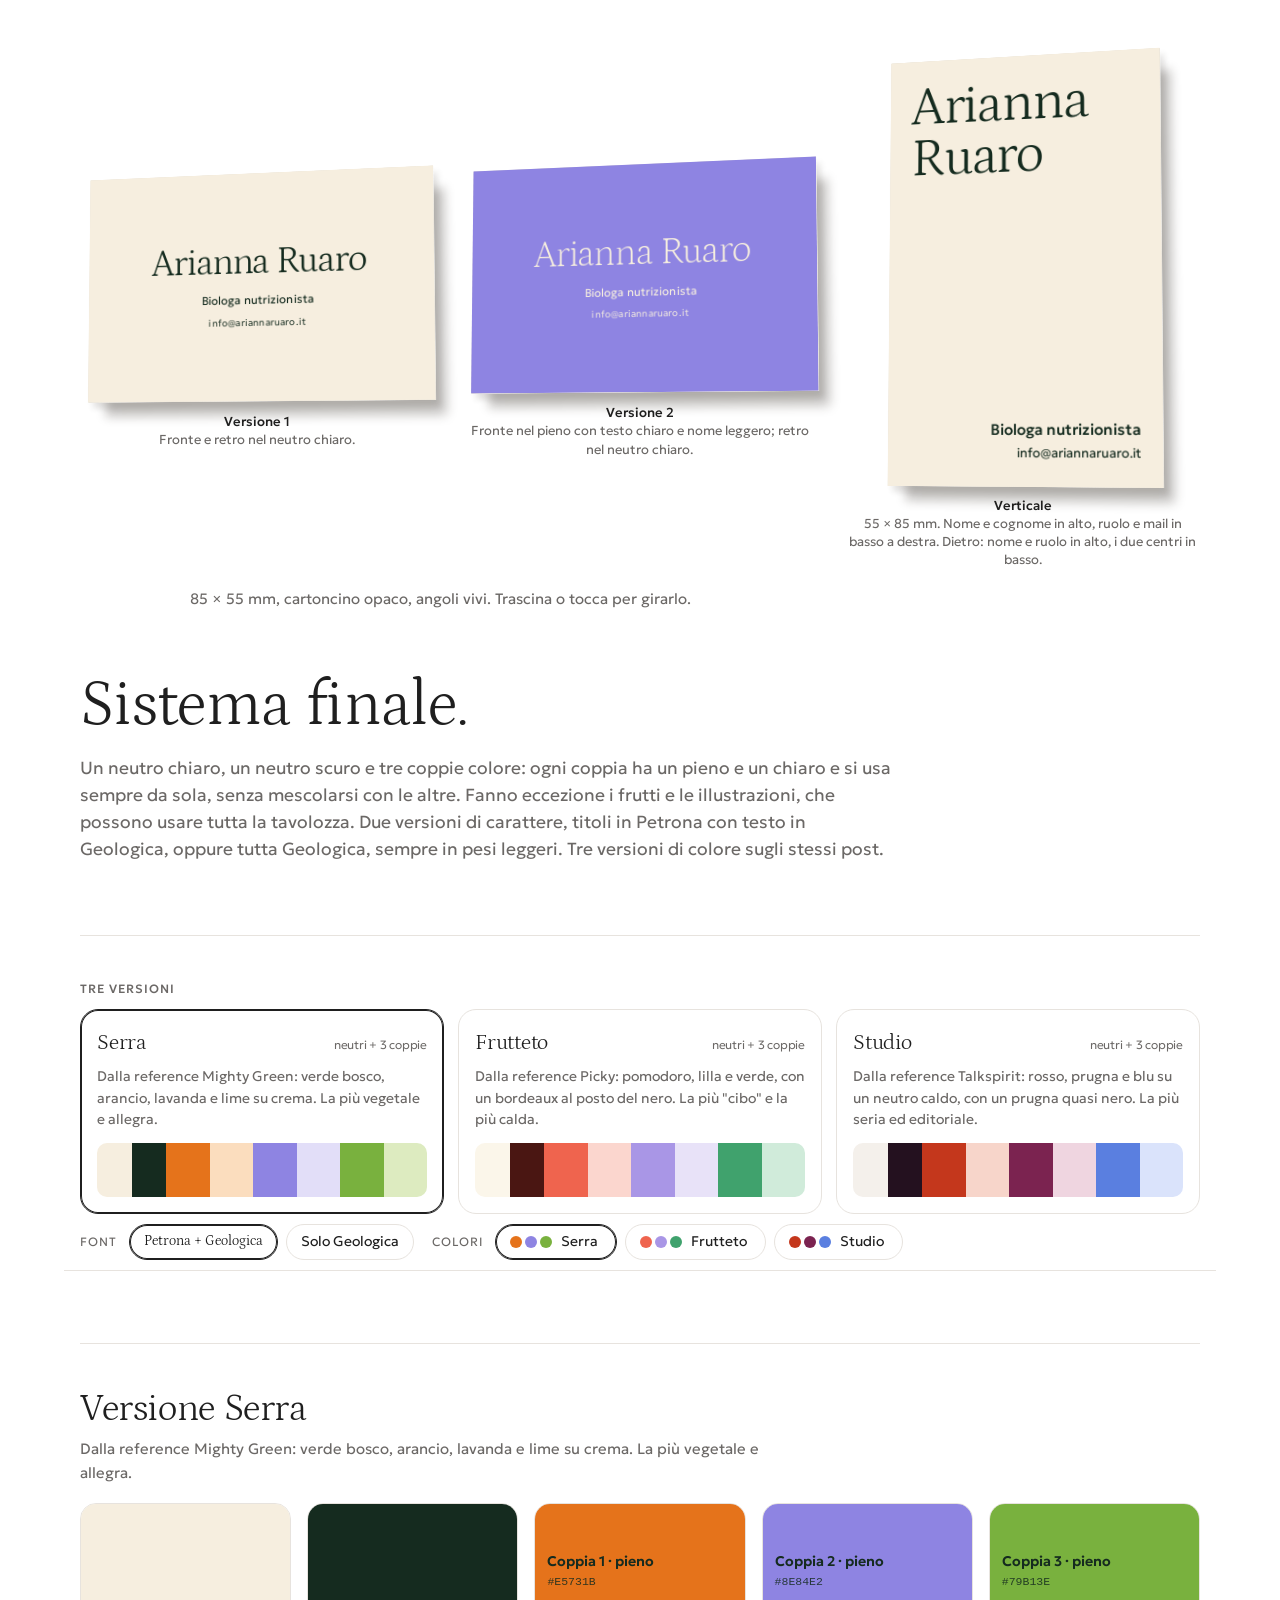
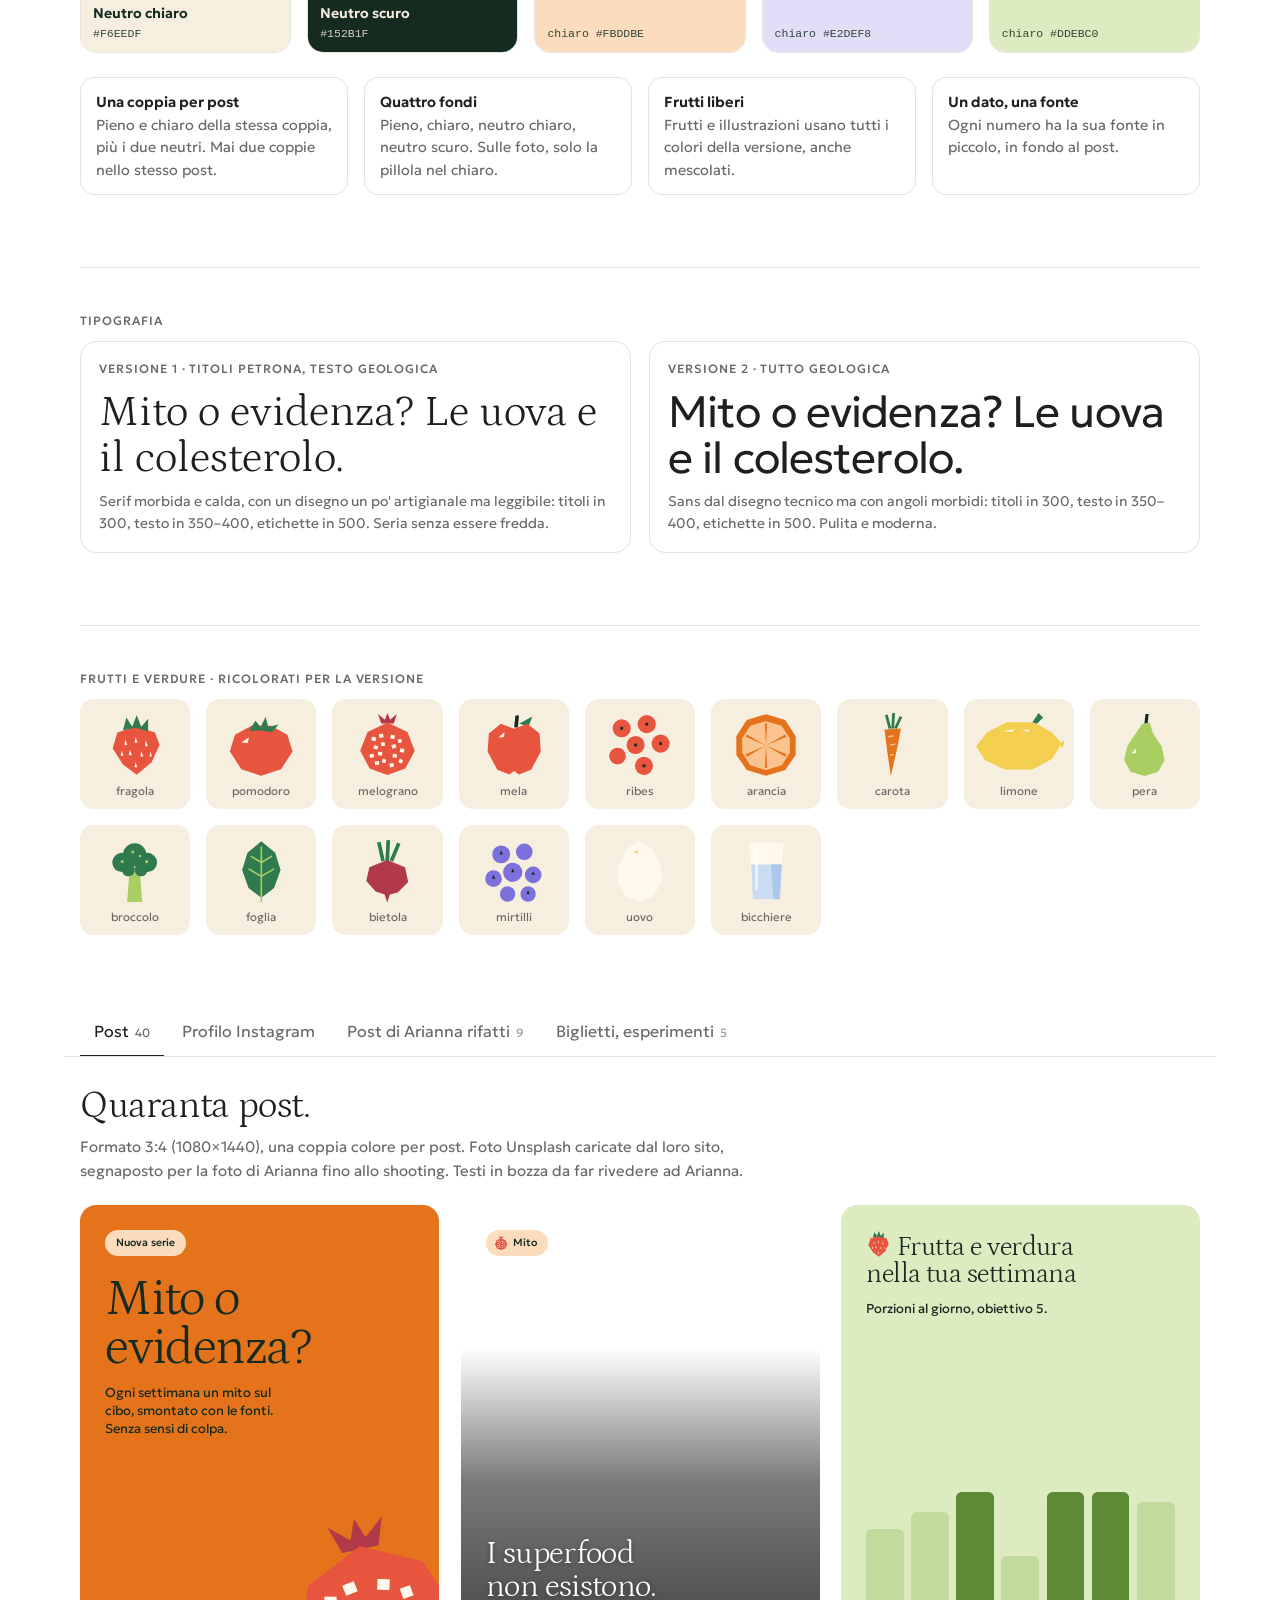
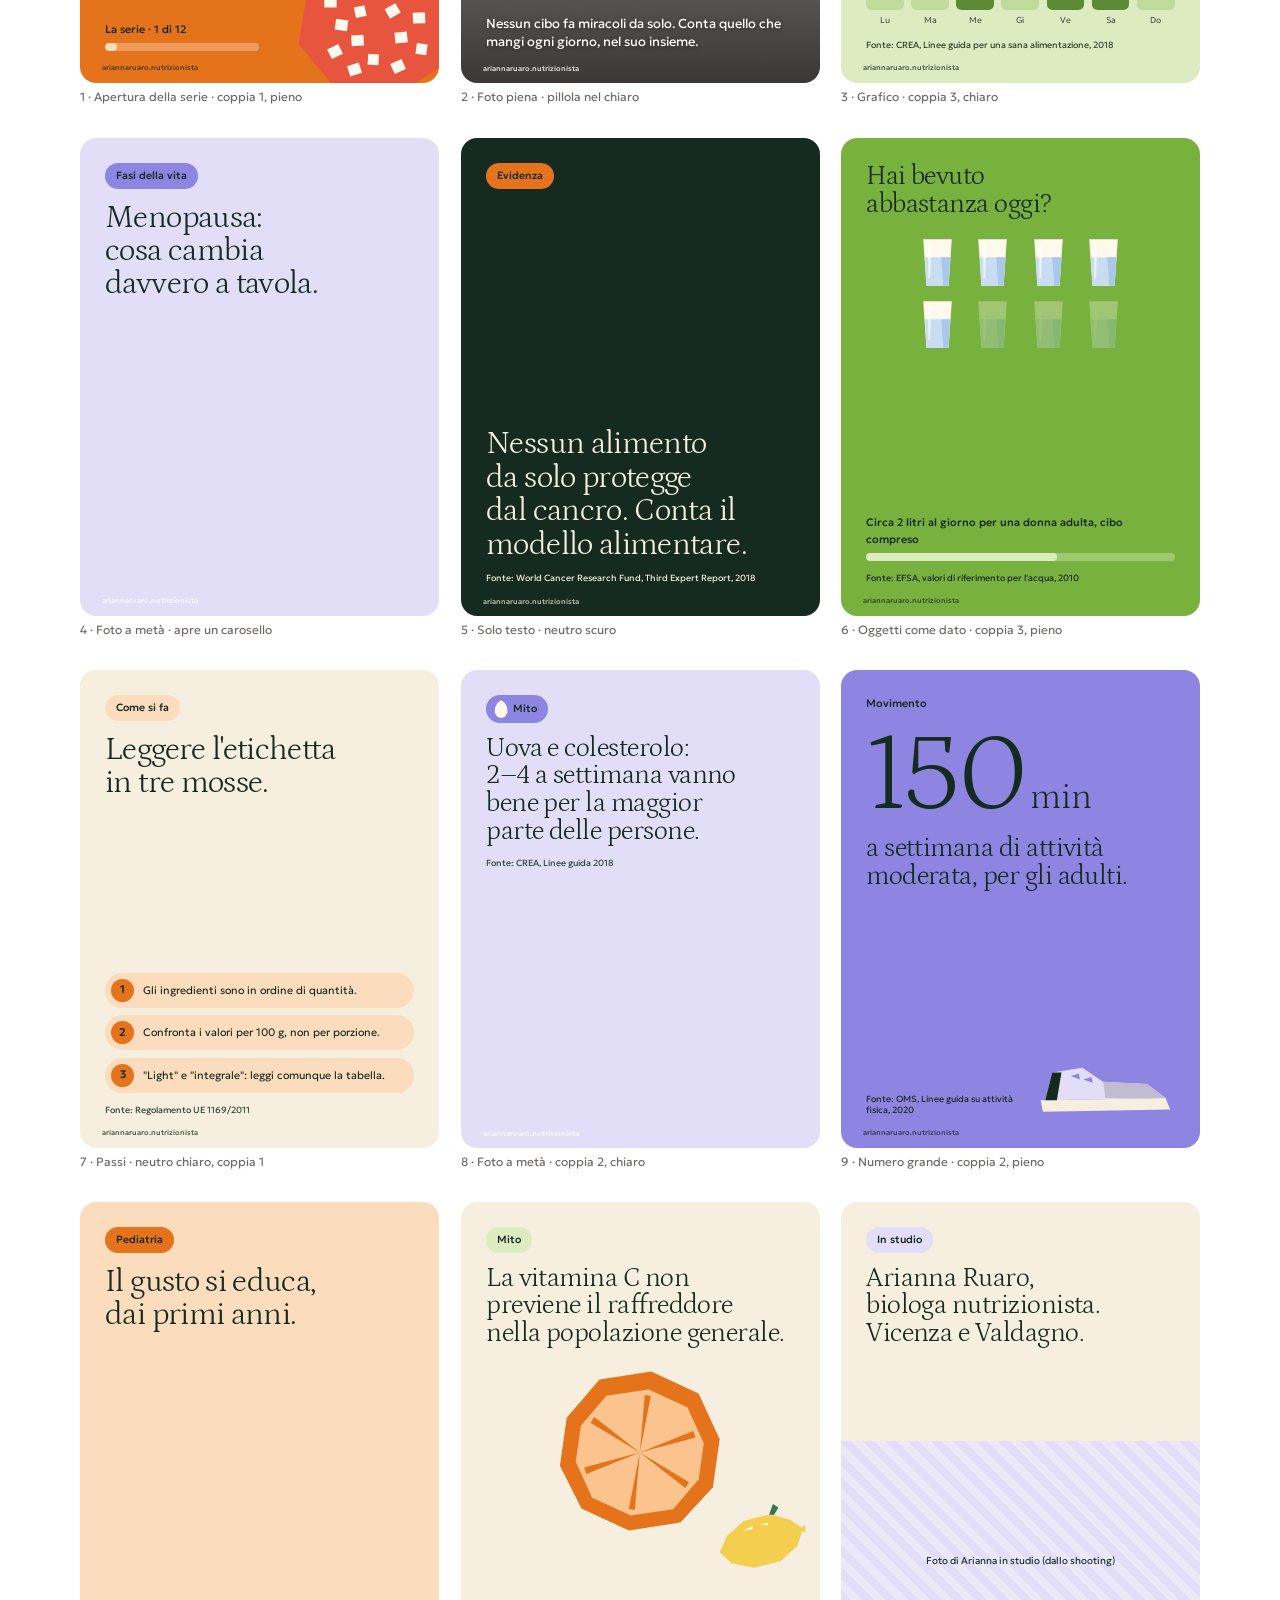
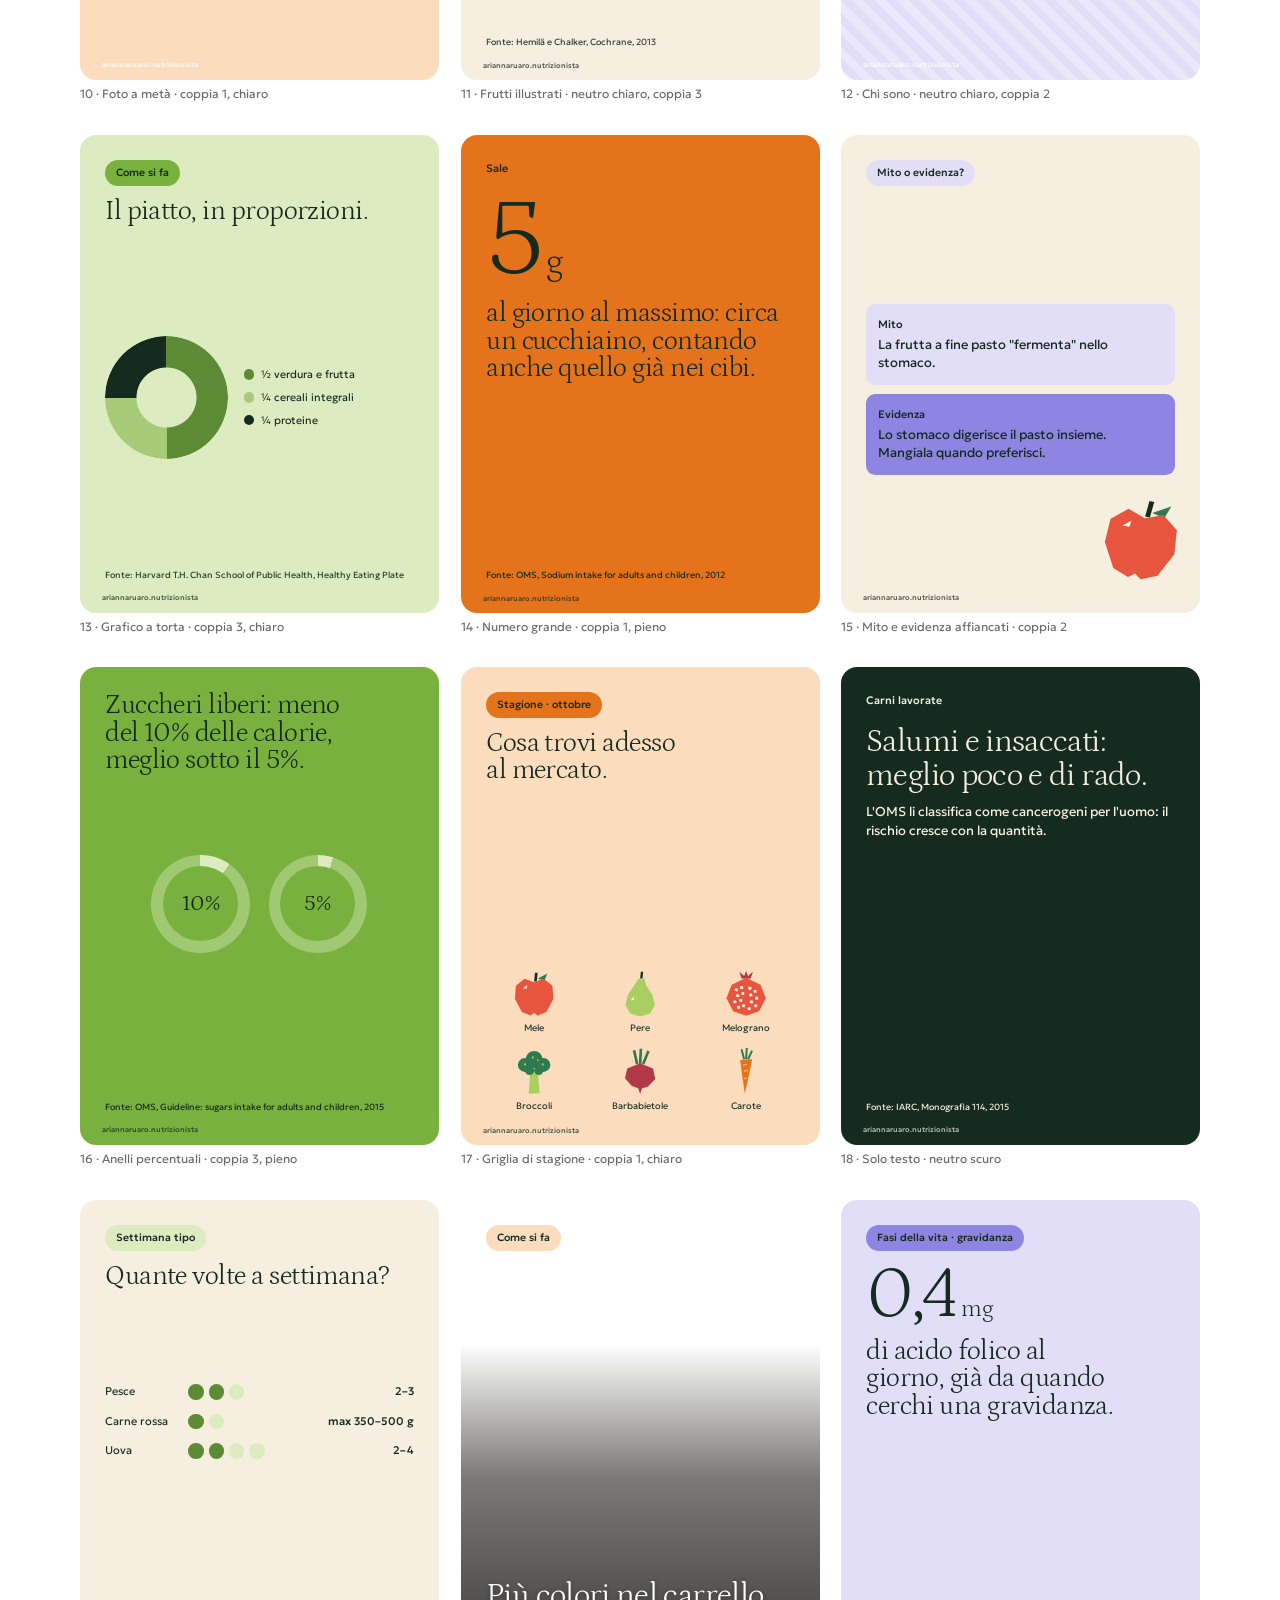
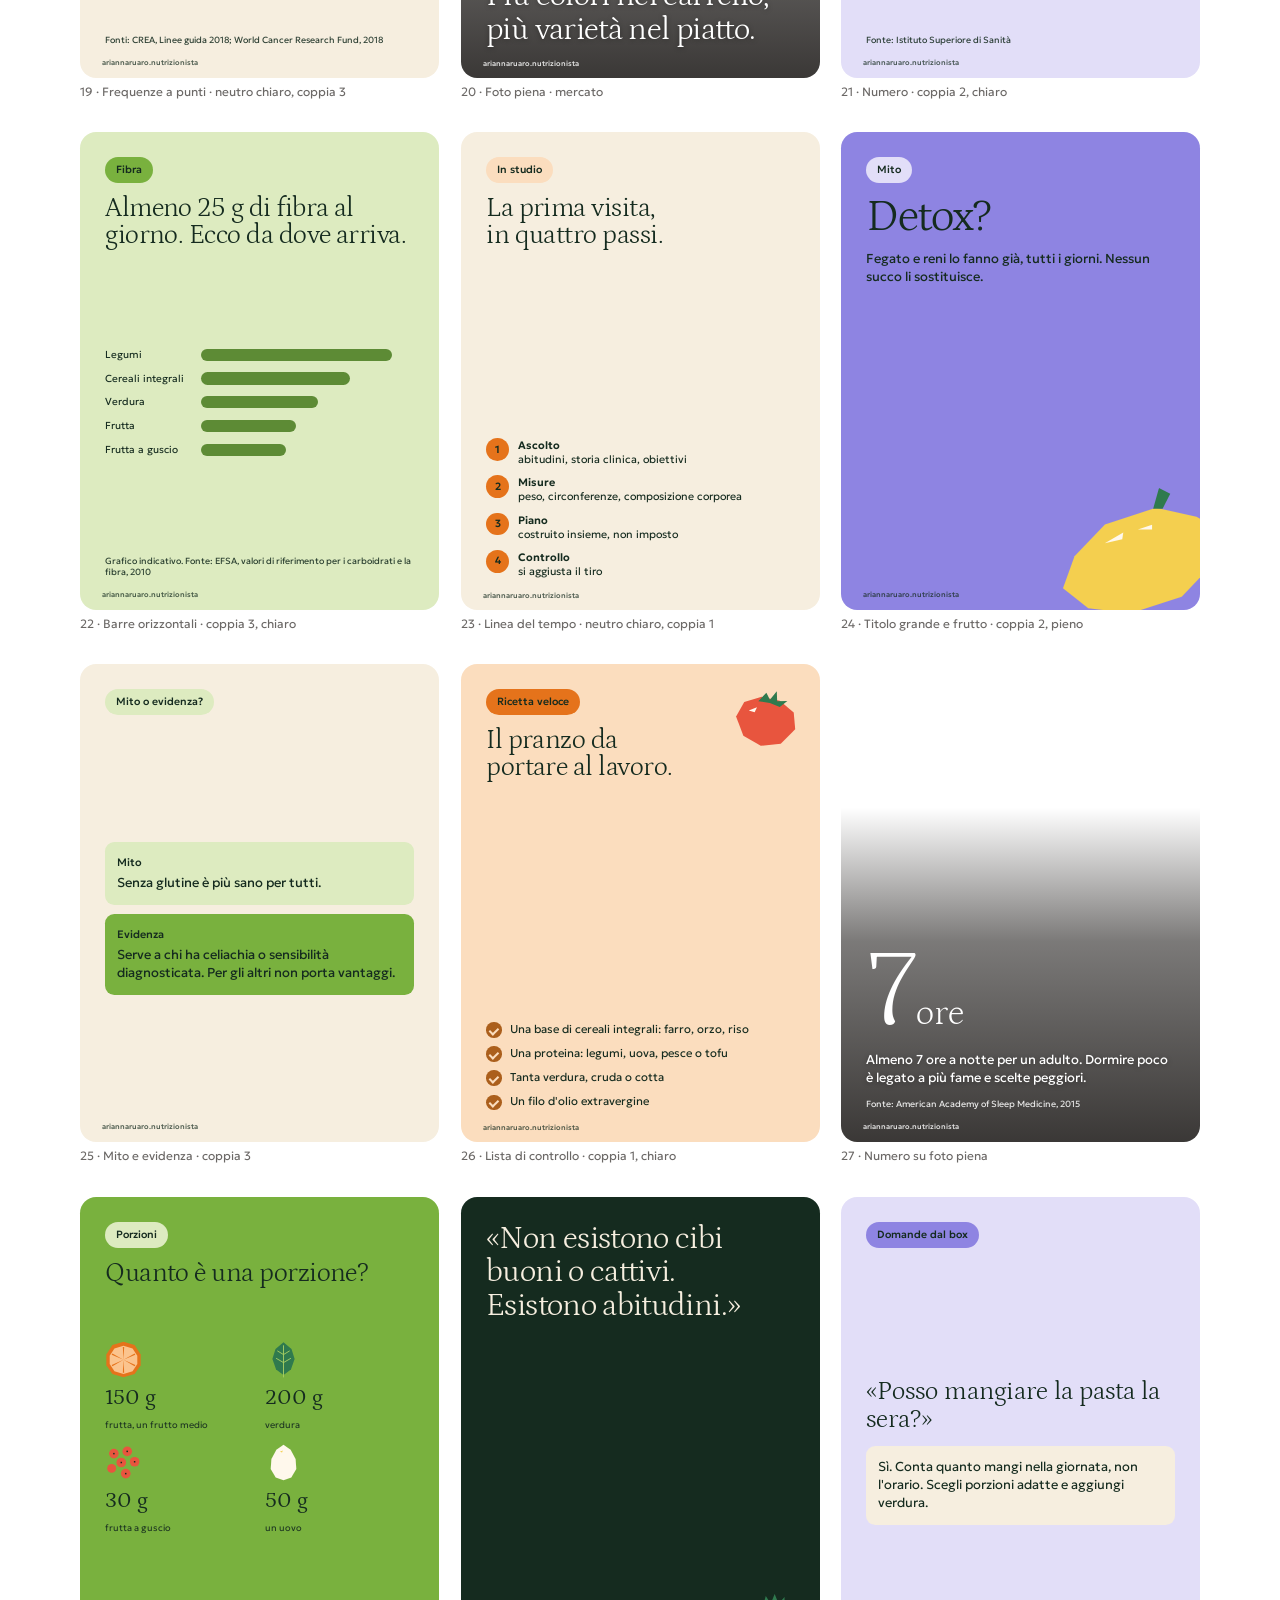
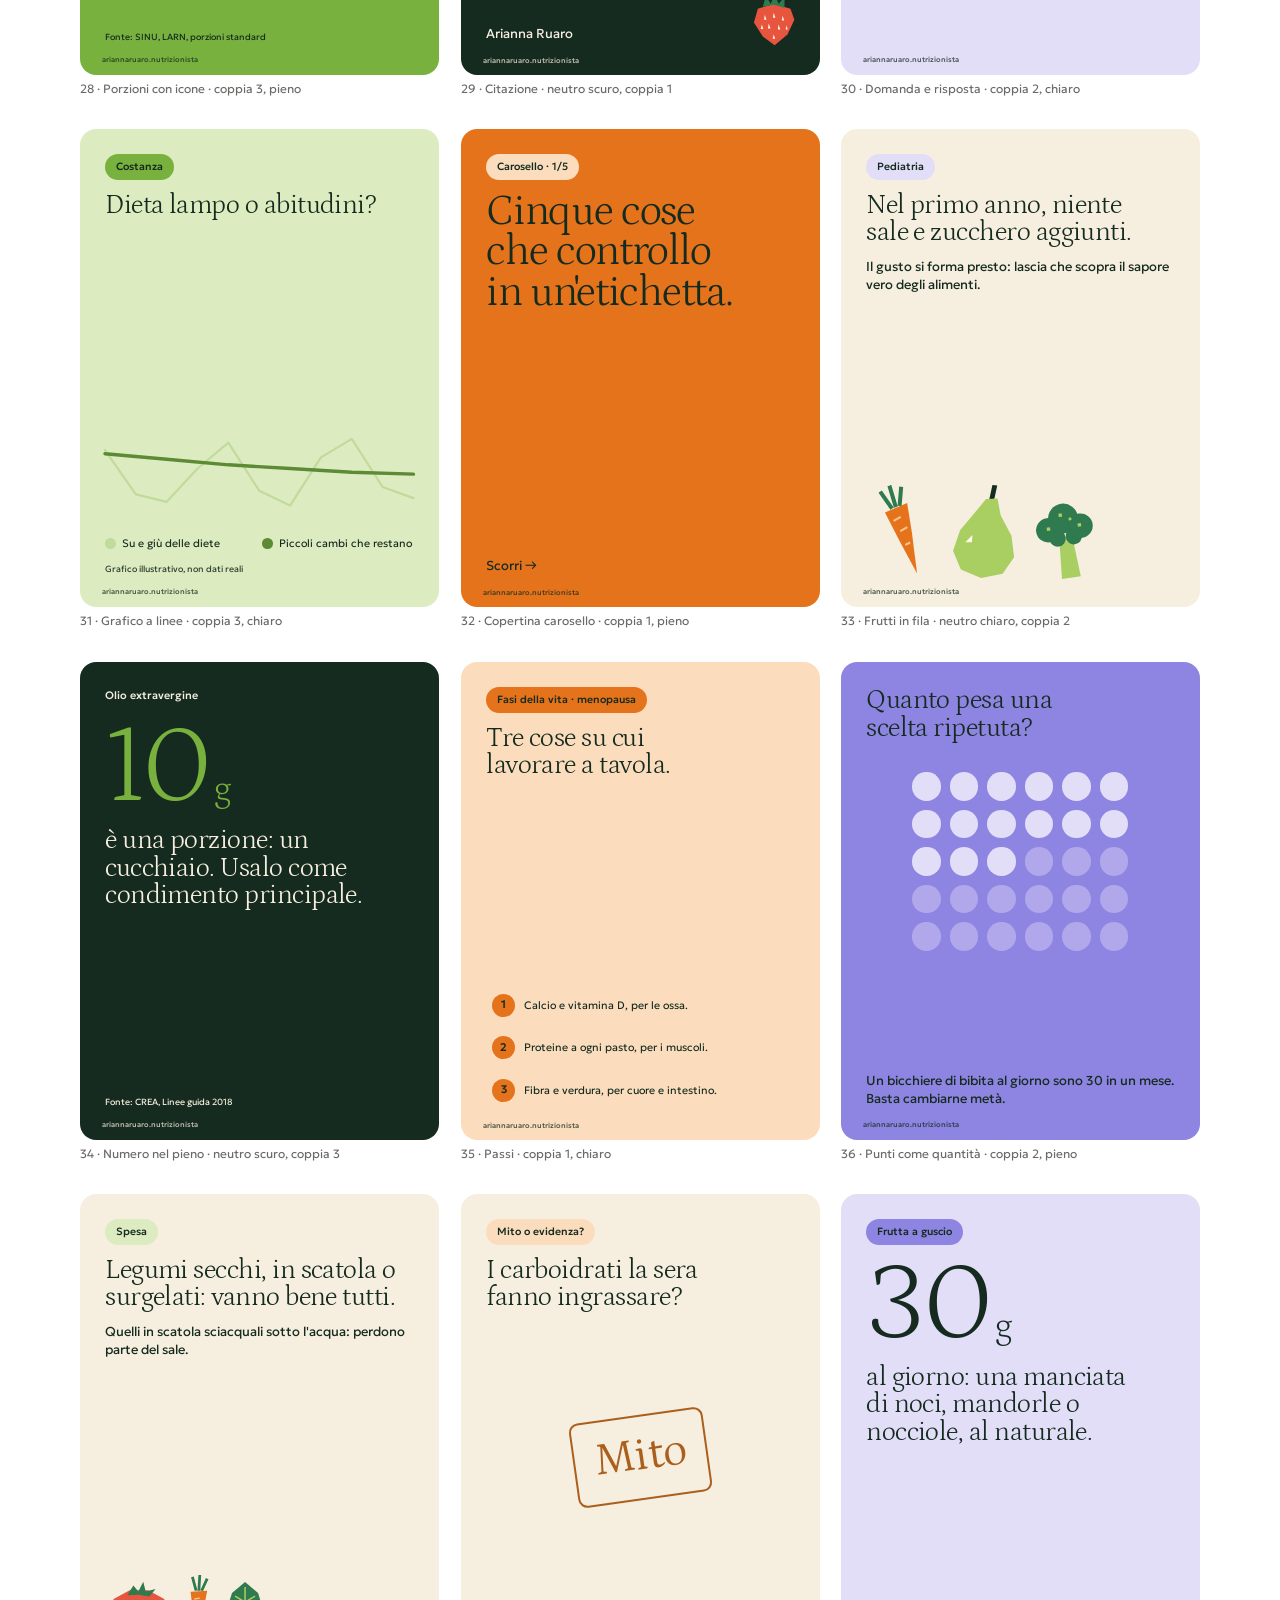
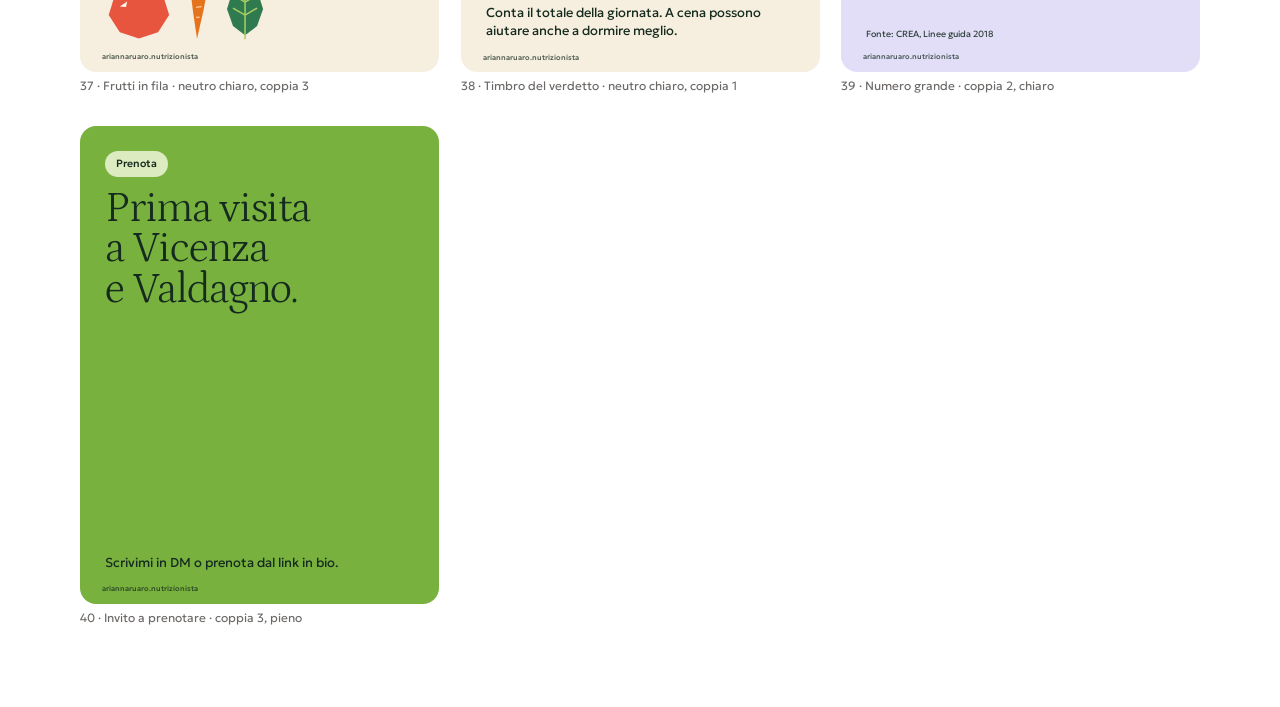
==== index.html @ b4f7e019 "Biglietti base: nome più piccolo, ruolo vicino al nome, centri in basso Co-Authored-By: Claude Opus " ====
<!doctype html>
<html lang="it" style="color-scheme:light">
<head>
<meta charset="utf-8">
<meta name="viewport" content="width=device-width,initial-scale=1">
<title>Sistema finale</title>
<link rel="preconnect" href="https://fonts.googleapis.com">
<link rel="stylesheet" href="https://fonts.googleapis.com/css2?family=Petrona:wght@200..700&family=Geologica:wght@200..700&display=swap">
<style>
/* Sistema finale: 1 neutro chiaro, 1 neutro scuro, 3 coppie colore (pieno + chiaro). Una coppia per post; i frutti possono mescolare. */
:root{--lit:"Petrona",Georgia,serif;--geo:"Geologica",system-ui,sans-serif;--serif:var(--lit);--sans:var(--geo);--bg:#FFFFFF;--fg:#1F1F1F;--muted:#6B6866;--line:#E7E3DE}
*{box-sizing:border-box}
body{margin:0;background:var(--bg);color:var(--fg);font-family:var(--sans);font-size:16px;line-height:1.55;padding:0 16px 80px;font-weight:350}
.wrap{max-width:1120px;margin:0 auto}
h1,h2,h3{font-family:var(--serif);font-weight:300;margin:0;letter-spacing:-.01em;text-wrap:balance}
h1{font-size:clamp(36px,6vw,64px);line-height:1.02;padding-top:44px}
h2{font-size:clamp(26px,3.6vw,38px);line-height:1.1;margin-bottom:8px}
h3{font-size:22px;margin-bottom:6px}
p{margin:0}
b{font-weight:600}
.lead{color:var(--muted);font-size:17.5px;margin-top:16px;max-width:68ch}
.label{font-size:12px;letter-spacing:.08em;text-transform:uppercase;color:var(--muted);margin:0 0 10px;font-weight:500}
.note{font-size:15px;color:var(--muted);margin:0 0 18px;max-width:72ch;line-height:1.6}
section{border-top:1px solid var(--line);margin-top:72px;padding-top:44px}

/* biglietti da visita 3D, verticali */
.cards{display:grid;grid-template-columns:repeat(auto-fit,minmax(min(100%,300px),1fr));gap:28px 28px;align-items:center;justify-items:center;padding-top:24px}
.cards figure{margin:0;display:grid;grid-template-columns:minmax(0,1fr);gap:12px;justify-items:center;width:100%;min-width:0}
.cards figcaption{font-size:13px;color:var(--muted);text-align:center;line-height:1.4}
.cards figcaption b{display:block;color:var(--fg);font-weight:500}
.stage{perspective:1600px;width:440px;max-width:100%;container-type:inline-size;touch-action:pan-y;cursor:grab;user-select:none}
.stage:active{cursor:grabbing}
.bc{position:relative;width:100%;aspect-ratio:85/55;transform-style:preserve-3d;transition:transform .7s cubic-bezier(.2,.7,.2,1)}
.bc.drag{transition:none}
.face{position:absolute;inset:0;backface-visibility:hidden;-webkit-backface-visibility:hidden;container-type:inline-size;overflow:hidden;display:flex;flex-direction:column;padding:10cqw;transform:translateZ(1.2px)}
.bc .edge{position:absolute;inset:0;background:#E9E4DA;transform:translateZ(var(--z));box-shadow:none}
.bc .shadow{position:absolute;inset:0;transform:translateZ(-2px);box-shadow:14px 18px 10px -4px rgba(40,32,24,.28),4px 6px 6px rgba(40,32,24,.12);background:transparent}
.face.b{transform:rotateY(180deg) translateZ(1.2px)}
.face > *{position:relative;z-index:2}
.bn{font-family:var(--serif);font-weight:300;font-size:11cqw;line-height:1.02;letter-spacing:-.015em}
.br{font-family:var(--sans);font-size:4.8cqw;margin-top:2.4cqw;opacity:.9}
.bm{font-family:var(--sans);font-size:4.4cqw;margin-top:5cqw}
.addr{font-family:var(--sans);font-size:4.1cqw;line-height:1.42;display:grid;gap:6cqw}
.addr b{font-weight:500;display:block;font-size:4.5cqw;margin-bottom:.8cqw}
.addr p{margin:0}
.emb{display:block;height:auto}
.pat{position:absolute!important;inset:0;z-index:1!important}
.pat svg{position:absolute}
.tear{position:absolute!important;left:0;right:0;bottom:0;z-index:1!important}
.row-f{display:flex;justify-content:space-between;align-items:flex-end;gap:1.5cqw}
.row-f svg{height:auto;flex:1}
.wm{font-family:var(--serif);font-weight:400;font-size:9.6cqw;letter-spacing:-.025em;line-height:1}
.wm.sm{font-size:4.6cqw;font-weight:500}
.wm.sm2{font-size:8cqw;font-weight:400;letter-spacing:-.02em}
.wm.big{font-size:13cqw;font-weight:300;letter-spacing:-.03em;line-height:.95}
.face.lite .wm{font-weight:200}
.xp{display:flex;align-items:flex-end;font-family:var(--geo);font-weight:500;font-size:10cqw;line-height:.74;letter-spacing:.02em;text-shadow:0 .25cqw 0 rgba(255,255,255,.7),0 -.2cqw .2cqw rgba(0,0,0,.18)}
.xp span{display:inline-block}
.xp .sp{width:4cqw}
.xp .xg{height:.74em;width:auto;margin:0 .05em;filter:drop-shadow(0 .25cqw 0 rgba(255,255,255,.7)) drop-shadow(0 -.2cqw .2cqw rgba(0,0,0,.18))}
.xp .xg.I{margin:0 .09em}
.xs{font-family:var(--geo);font-size:2.6cqw;font-weight:500;letter-spacing:.06em;line-height:1.35}
.xs.xl{display:grid;gap:1.2cqw;font-weight:400;font-size:2.3cqw}
.xs.xl p{margin:0}
.xs.xl b{font-weight:600}
.sc{position:absolute;height:auto}
.cut{position:absolute;left:-2cqw;margin:0;font-family:var(--serif);font-weight:300;font-size:46cqw;line-height:1;letter-spacing:-.04em;white-space:nowrap;z-index:1}
.plot{position:relative;flex:1;margin:4cqw 0 3cqw 5cqw;border-left:.3cqw solid currentColor;border-bottom:.3cqw solid currentColor;background:repeating-linear-gradient(90deg,transparent 0 calc(10% - .2cqw),color-mix(in srgb,currentColor 12%,transparent) calc(10% - .2cqw) 10%)}
.plot svg{position:absolute;width:5cqw;height:auto;transform:translate(-50%,-50%)}
.plot .yl,.plot .xl2{position:absolute;font-family:var(--geo);font-size:2.1cqw;letter-spacing:.06em;text-transform:uppercase;opacity:.75}
.plot .yl{left:-4.6cqw;top:0;writing-mode:vertical-rl;transform:rotate(180deg)}
.plot .xl2{right:0;bottom:-3.4cqw}
.tb{width:100%;border-collapse:collapse;margin-top:3cqw;font-family:var(--geo);font-size:2.7cqw;line-height:1.35}
.tb td{border-top:.25cqw solid currentColor;padding:1.6cqw 2cqw 1.6cqw 0;vertical-align:top}
.tb tr:last-child td{border-bottom:.25cqw solid currentColor}
.tb td:first-child{width:5cqw;opacity:.6}.tb b{font-weight:600}
.fol.grow span{font-family:var(--serif);letter-spacing:-.02em;line-height:1}
.fol.grow b{font-weight:inherit}
.half-f{position:absolute;top:50%;width:76cqw;height:auto;transform:translateY(-50%)}
.face.b .half-f{transform:translateY(-50%) scaleX(-1)}
.rep{position:absolute;inset:-2cqw -6cqw;display:flex;flex-direction:column;justify-content:center;font-family:var(--serif);font-weight:300;font-size:9.4cqw;line-height:1.02;letter-spacing:-.02em;white-space:nowrap}
.rep p{margin:0;color:color-mix(in srgb,var(--ink) 9%,var(--paper))}
.rep p:nth-child(odd){margin-left:-12cqw}
.rep p.on{color:var(--c1)}

.herb-f{width:30%;display:grid;place-items:center;border-right:.3cqw solid currentColor;padding-right:5cqw}
.herb-f svg{width:100%;height:auto}
.herb{flex:1;display:flex;flex-direction:column;font-family:var(--geo);font-size:2.9cqw;line-height:1.2}
.herb .hr{display:flex;gap:2cqw;align-items:baseline;border-bottom:.25cqw solid color-mix(in srgb,currentColor 35%,transparent);padding:1.6cqw 0}
.herb .hr span{width:9cqw;flex:none;opacity:.65;font-size:2.4cqw}
.herb .hr b{font-weight:600}
.herb .hr.big{font-family:var(--serif);font-size:5.6cqw;font-weight:300;padding:2.4cqw 0}
.herb .hr.big i{font-style:normal}
.rs{position:absolute;height:auto;mix-blend-mode:multiply;opacity:.92}
.dotsr{position:absolute;inset:0;z-index:3;background:radial-gradient(circle,rgba(255,255,255,.55) 28%,transparent 31%) 0 0/1.3cqw 1.3cqw;mix-blend-mode:soft-light;pointer-events:none}
.riso .xs,.riso .wm{mix-blend-mode:multiply}
svg.die{position:absolute;inset:0;width:100%;height:100%;z-index:2}
.tg-main{position:absolute;left:0;top:0;bottom:0;width:66%;padding:6cqw;display:flex;flex-direction:column}
.face.b .tg-main{left:auto;right:0}
.tg-stub{position:absolute;right:0;top:0;bottom:0;width:34%;padding:6cqw 5cqw;display:flex;flex-direction:column;gap:3cqw}
.face.b .tg-stub{right:auto;left:0;align-items:center;justify-content:center}
.tg-stub .ln{border-bottom:.3cqw solid currentColor;padding-top:3.4cqw;font-family:var(--geo);font-size:2.2cqw;opacity:.8}
.perf{position:absolute;top:0;bottom:0;left:66%;width:0;border-left:.45cqw dashed color-mix(in srgb,var(--ink) 45%,transparent);z-index:3}
.face.b .perf{left:34%}
.perf::before,.perf::after{content:"";position:absolute;left:-1.6cqw;width:3.2cqw;height:3.2cqw;border-radius:50%;background:#fff}
.perf::before{top:-1.6cqw}.perf::after{bottom:-1.6cqw}

.stage.vert{width:280px}
.fol2{width:80%}
.fol2 span{display:block;width:max-content;white-space:nowrap;font-weight:300;line-height:.92;letter-spacing:-.03em}
.stage.vert .bc{aspect-ratio:55/85}
.vcent{display:grid;gap:9cqw;margin:auto 0;font-family:var(--geo);font-size:4.4cqw;line-height:1.45}
.vcent p{margin:0}.vcent b{font-weight:600;font-size:4.8cqw}
.face.x{padding:0}
.face.x .in{position:absolute;inset:5.5cqw 6cqw 5cqw;display:flex;flex-direction:column}
.frow{display:flex;align-items:flex-end;justify-content:space-between;gap:.12em;font-size:20px}
.frow svg{height:1em;width:auto}
.frow.sm{justify-content:flex-start;gap:1.4cqw;margin-top:3cqw;font-size:6cqw}
.fol{width:100%}
.fol.up span{font-family:var(--geo);font-weight:300;letter-spacing:.02em;line-height:.8}
.deb{position:absolute;left:6cqw;right:6cqw;bottom:-1.5cqw;text-align:center;font-size:16cqw;white-space:nowrap;transform:scaleX(-1);color:var(--paper);text-shadow:-.25cqw -.25cqw .3cqw rgba(0,0,0,.16),.25cqw .25cqw .3cqw rgba(255,255,255,.9)}
.mono{width:11cqw;height:11cqw;border-radius:50%;border:.35cqw solid var(--ink);display:grid;place-items:center;margin:auto}
.mono svg{width:58%;height:auto;--fr-red:var(--ink);--fr-green:var(--ink);--fr-light:var(--nor)}
.nor-cols{display:flex;justify-content:space-between;width:100%;text-align:left;font-family:var(--geo);font-size:2.3cqw;line-height:1.4;gap:4cqw}
.nor-cols div:last-child{text-align:right}
.nor-cols p{margin:0}.nor-cols b{font-weight:600}
.fol span{display:block;white-space:nowrap;font-family:var(--serif);font-weight:300;line-height:.9;letter-spacing:-.03em}
.bk-n{font-family:var(--sans);font-weight:600;font-size:4.2cqw;line-height:1.2}
.bk-r{font-family:var(--sans);font-size:3.2cqw;margin-top:.8cqw}
.bk-c{font-family:var(--sans);font-size:3cqw;margin-top:3cqw}
.bk-cols{display:grid;grid-template-columns:1fr 1fr;gap:6cqw;margin-top:3.4cqw;font-family:var(--sans);font-size:2.9cqw;line-height:1.5}
.bk-cols p{margin:0}
.bk-cols p:first-child{font-weight:600;margin-bottom:1cqw}
.bigname{flex:1;min-height:0;display:flex;flex-direction:column;align-items:flex-start;writing-mode:vertical-rl;transform:rotate(180deg);font-family:var(--serif);font-weight:300;line-height:.84;letter-spacing:-.03em;overflow:hidden;margin-bottom:5cqw}
.bigname span{display:block;white-space:nowrap}
.ftr{margin-top:auto;display:flex;justify-content:space-between;align-items:flex-end;gap:4cqw}
/* confronto versioni */
.cmp{display:grid;grid-template-columns:repeat(auto-fit,minmax(min(100%,300px),1fr));gap:14px}
.vcard{border:1px solid var(--line);border-radius:18px;padding:16px;cursor:pointer;background:#fff;text-align:left;font:inherit;color:inherit}
.vcard[aria-pressed="true"]{border-color:var(--fg);box-shadow:inset 0 0 0 1px var(--fg)}
.vcard h3{display:flex;justify-content:space-between;align-items:baseline}
.vcard h3 small{font-family:var(--sans);font-size:12px;color:var(--muted)}
.vcard p{font-size:14px;color:var(--muted);margin-top:4px}
.strip{display:flex;height:54px;border-radius:10px;overflow:hidden;margin-top:12px}
.strip i{flex:1}
.strip i.n{flex:.8}

/* tab versioni */
.tabs{position:sticky;top:0;z-index:40;background:#fff;border-bottom:1px solid var(--line);margin:0 -16px;padding:10px 16px;display:flex;gap:8px;flex-wrap:nowrap;overflow-x:auto;align-items:center}
.tabs span{font-size:12px;letter-spacing:.08em;text-transform:uppercase;color:var(--muted);margin-right:4px;flex:none}
.tabs button{flex:none;font:inherit;font-size:14px;border:1px solid var(--line);background:#fff;border-radius:999px;padding:6px 14px;cursor:pointer;display:inline-flex;gap:6px;align-items:center;color:var(--fg)}
.tabs button[aria-pressed="true"]{border-color:var(--fg);box-shadow:inset 0 0 0 1px var(--fg)}
.tabs button i{width:12px;height:12px;border-radius:50%;margin-right:-3px}

/* palette della versione */
.pal{display:grid;grid-template-columns:repeat(auto-fit,minmax(min(100%,200px),1fr));gap:16px;margin-top:18px}
.sw{border-radius:16px;overflow:hidden;border:1px solid var(--line)}
.sw .pair{display:grid;grid-template-rows:96px 52px}
.sw .pair div,.sw .one{padding:10px 12px;font-size:12.5px;display:flex;flex-direction:column;justify-content:flex-end}
.sw .one{height:148px}
.sw code{font-family:ui-monospace,Menlo,monospace;font-size:11.5px;opacity:.85}
.sw b{font-size:14px}
.rules{display:grid;grid-template-columns:repeat(auto-fit,minmax(min(100%,240px),1fr));gap:16px;margin-top:24px}
.rules div{border:1px solid var(--line);border-radius:14px;padding:13px 15px;font-size:14.5px}
.rules span{color:var(--muted);display:block}
.ok-no{display:grid;grid-template-columns:repeat(auto-fit,minmax(min(100%,260px),1fr));gap:14px;margin-top:14px}
.ok-no figure{margin:0}

/* tipografia */
.type{display:grid;grid-template-columns:repeat(auto-fit,minmax(min(100%,320px),1fr));gap:18px}
.type > div{border:1px solid var(--line);border-radius:16px;padding:18px}
.type .s1{font-family:var(--lit);font-variation-settings:normal;font-weight:300;font-size:44px;line-height:1.05;margin:6px 0 10px}
.type .s2{font-family:var(--geo);font-size:44px;line-height:1.05;font-weight:300;letter-spacing:-.02em;margin:6px 0 10px}
.type p.m{color:var(--muted);font-size:14px}

/* frutti */
.fruits{display:grid;grid-template-columns:repeat(auto-fill,minmax(110px,1fr));gap:16px}
.fruits figure{margin:0;border-radius:14px;padding:14px 10px 8px;display:grid;justify-items:center;gap:6px;background:var(--paper)}
.fruits svg{height:64px;width:auto}
.fruits figcaption{font-size:11.5px;color:var(--muted)}

/* feed */
.feed{display:grid;grid-template-columns:repeat(3,minmax(0,1fr));gap:32px 22px;margin-top:22px}
@media (max-width:900px){.feed{grid-template-columns:repeat(2,minmax(0,1fr));gap:24px 14px}}
@media (max-width:520px){.feed{grid-template-columns:repeat(2,minmax(0,1fr));gap:20px 10px}.feed figcaption{font-size:11px}.ptabs button{font-size:14px;padding:10px 10px}section{margin-top:52px;padding-top:32px}.igwrap{gap:28px}.phone{border-width:7px;border-radius:34px}}
.feed figure{margin:0;display:grid;gap:6px;min-width:0;align-content:start;container-type:inline-size}
.feed figcaption{font-size:12px;color:var(--muted);line-height:1.35}

/* scheda 4:5 */
.c{position:relative;aspect-ratio:3/4;container-type:inline-size;overflow:hidden;border-radius:4.5cqw;padding:7cqw 7cqw 9cqw;display:flex;flex-direction:column;gap:3.2cqw;background-size:cover;background-position:center;isolation:isolate}
.c > *{position:relative;z-index:2}
.c::after{content:"ariannaruaro.nutrizionista";position:absolute;left:7cqw;bottom:3cqw;z-index:3;font-size:2.4cqw;font-weight:500;opacity:.75}
.p1{--f:var(--c1);--l:var(--c1l);--o:var(--o1)}
.p2{--f:var(--c2);--l:var(--c2l);--o:var(--o2)}
.p3{--f:var(--c3);--l:var(--c3l);--o:var(--o3)}
.bf{background-color:var(--f);color:var(--o);--acc:var(--l);--acc2:color-mix(in srgb,var(--l) 40%,var(--f));--pb:var(--l);--pf:var(--ink)}
.bl{background-color:var(--l);color:var(--ink);--acc:color-mix(in srgb,var(--f) 72%,var(--ink));--acc2:color-mix(in srgb,var(--f) 28%,var(--l));--pb:var(--f);--pf:var(--o)}
.bp{background-color:var(--paper);color:var(--ink);--acc:color-mix(in srgb,var(--f) 72%,var(--ink));--acc2:var(--l);--pb:var(--l);--pf:var(--ink)}
.bi{background-color:var(--ink);color:var(--paper);--acc:var(--f);--acc2:color-mix(in srgb,var(--paper) 16%,var(--ink));--pb:var(--f);--pf:var(--o)}
.ph{color:#fff;--pb:var(--l);--pf:var(--ink)}
.ph::after{opacity:.85}
.c:has(.half)::after{color:#fff;opacity:.85}
.shade{position:absolute!important;inset:0;z-index:1!important;background:linear-gradient(180deg,rgba(15,12,10,0) 30%,rgba(15,12,10,.55) 58%,rgba(15,12,10,.82) 100%)}
.ph .ti,.ph .tx{text-shadow:0 .3cqw 1.6cqw rgba(0,0,0,.35)}
.ti{font-family:var(--serif);font-weight:300;letter-spacing:-.02em;line-height:1.04;font-size:10.4cqw;text-wrap:balance}
.ti.big{font-size:17cqw;line-height:.94;letter-spacing:-.03em}
.ti.sm{font-size:8.6cqw}
.tx{font-size:4.2cqw;line-height:1.4}
.src{font-size:2.9cqw;opacity:.88;font-weight:400;line-height:1.3}
.lab{font-size:3.5cqw;font-weight:500;margin-bottom:1.6cqw}
.num{font-family:var(--serif);font-weight:250;font-size:36cqw;line-height:.86;letter-spacing:-.04em}
.num small{font-size:.32em;letter-spacing:-.01em;margin-left:1.5cqw}
.pill{align-self:flex-start;display:inline-flex;align-items:center;gap:1.6cqw;background:var(--pb);color:var(--pf);border-radius:999px;padding:1.6cqw 3.6cqw;font-size:3.4cqw;font-weight:500}
.pill svg{width:4.6cqw;height:auto;margin-left:-1cqw}
.half{margin:auto calc(-7cqw / .86) calc(-9cqw / .86);height:calc(66.667cqw / .86);flex:none;background-size:cover;background-position:center}
.half.place{background:repeating-linear-gradient(45deg,color-mix(in srgb,var(--l) 70%,#fff) 0 8px,var(--l) 8px 16px);display:grid;place-items:center;text-align:center;font-size:3.2cqw;color:var(--ink);padding:0 10cqw}
.prog{height:2.6cqw;border-radius:999px;background:var(--acc2);overflow:hidden}
.prog i{display:block;height:100%;border-radius:999px;background:var(--acc)}
.bars{display:flex;align-items:flex-end;gap:2.4cqw;height:44cqw;margin-top:auto}
.bars div{flex:1;display:flex;flex-direction:column;justify-content:flex-end;align-items:center;gap:1.4cqw;height:100%}
.bars i{display:block;width:100%;border-radius:1.8cqw;background:var(--acc2)}
.bars i.ok{background:var(--acc)}
.bars span{font-size:2.8cqw;opacity:.75}
.glasses{display:grid;grid-template-columns:repeat(4,1fr);gap:3cqw 6cqw;width:66%;margin:2cqw auto 0}
.glasses svg{width:100%;height:auto}
.glasses .off{opacity:.3}
.steps{display:grid;gap:2.4cqw;margin-top:auto}
.steps div{display:flex;align-items:center;gap:3cqw;background:var(--l);border-radius:999px;padding:2cqw 4cqw 2cqw 2cqw;font-size:3.5cqw;line-height:1.25}
.steps b{width:7.4cqw;height:7.4cqw;border-radius:50%;background:var(--f);color:var(--o);display:grid;place-items:center;font-size:3.6cqw;flex:none}
.bigf{position:absolute!important;z-index:1!important;height:auto}
.obj{height:auto}
.row{display:flex;align-items:flex-end;justify-content:space-between;gap:3cqw;margin-top:auto}
.week{display:grid;grid-template-columns:repeat(7,1fr);gap:2cqw;margin-top:auto}
.week div{display:grid;justify-items:center;gap:1.4cqw}
.week i{width:100%;aspect-ratio:1;border-radius:50%;background:var(--acc)}
.week span{font-size:2.8cqw;opacity:.75}
.plate{position:relative;width:60cqw;aspect-ratio:1;border-radius:50%;background:var(--l);margin:1cqw auto 0;box-shadow:inset 0 0 0 2.4cqw color-mix(in srgb,var(--l) 85%,var(--ink))}
.plate svg{position:absolute;height:auto}
img.prima{display:block;width:44px;height:44px;object-fit:cover;border-radius:6px;margin-top:6px;opacity:.9}
#arianna figcaption{display:flex;justify-content:space-between;align-items:flex-start;gap:8px}
#arianna figcaption img{margin-top:0;flex:none}
.feed .c{width:100%;min-width:0}
html[data-font="sans"]{--serif:var(--geo);--sans:var(--geo)}
html[data-font="sans"] .ti{letter-spacing:-.03em}
html[data-font="serif"] .ti{font-variation-settings:normal}
.tx{font-weight:400}
.bf .src,.bi .src{opacity:1}
.igwrap{display:grid;grid-template-columns:minmax(0,400px) minmax(0,1fr);gap:48px;align-items:start;margin-top:26px}
@media (max-width:820px){.igwrap{grid-template-columns:minmax(0,1fr)}}
.phone{border:10px solid #161616;border-radius:44px;overflow:hidden;background:#fff;max-width:400px;width:100%}
.scr{font-family:system-ui,-apple-system,sans-serif;color:#111;font-size:13px;line-height:1.35;padding-top:14px}
.ig-top{display:flex;justify-content:space-between;padding:6px 14px 10px;font-size:16px}
.ig-head{display:flex;align-items:center;gap:22px;padding:4px 14px}
.ig-av{width:84px;height:84px;border-radius:50%;flex:none;background:url(assets/ig/09.jpg) 42% 34%/230% auto;box-shadow:0 0 0 3px #fff,0 0 0 5px var(--c1)}
.ig-stats{display:flex;flex:1;justify-content:space-around;text-align:center;font-size:13px}
.ig-stats b{display:block;font-size:16px}
.ig-bio{padding:10px 14px 0}
.ig-bio .cat{display:block;color:#737373}
.ig-bio p{margin-top:2px}
.ig-bio a{color:#00376B;font-weight:600}
.ig-btns{display:grid;grid-template-columns:1fr 1fr 1fr;gap:6px;padding:12px 14px}
.ig-btns span{background:#EFEFEF;border-radius:8px;text-align:center;padding:7px 0;font-weight:600}
.ig-btns span:first-child{background:#0095F6;color:#fff}
.ig-hl{display:flex;gap:14px;padding:6px 14px 14px;overflow-x:auto}
.ig-hl figure{margin:0;display:grid;justify-items:center;gap:5px;flex:none;width:64px}
.ig-hl .ring{width:62px;height:62px;border-radius:50%;border:1px solid #DBDBDB;padding:3px}
.ig-hl .ring div{width:100%;height:100%;border-radius:50%;display:grid;place-items:center}
.ig-hl svg{width:58%;height:auto}
.ig-hl figcaption{font-size:11.5px;text-align:center;white-space:nowrap}
.ig-tabs{display:flex;justify-content:space-around;border-top:1px solid #DBDBDB;font-size:18px;color:#8e8e8e}
.ig-tabs span{padding:8px 0;flex:1;text-align:center}
.ig-tabs .on{color:#111;border-bottom:1px solid #111}
.ig-grid{display:grid;grid-template-columns:repeat(3,1fr);gap:2px}
.tile{position:relative;container-type:inline-size;overflow:hidden}
.tile .c{border-radius:0}
.tile .pin{position:absolute;top:5px;right:6px;z-index:5;color:#fff;font-size:12px;filter:drop-shadow(0 0 2px rgba(0,0,0,.6))}
.igside{display:grid;gap:26px;padding-top:8px}
.igside p{font-size:15.5px;line-height:1.6;max-width:52ch}
.igside .label{margin-bottom:4px}
.ptabs{display:flex;gap:4px;flex-wrap:nowrap;overflow-x:auto;scrollbar-width:none;margin:72px -16px 0;padding:0 16px;border-bottom:1px solid var(--line)}
.ptabs::-webkit-scrollbar{display:none}
.ptabs button{flex:none;white-space:nowrap}
.ptabs button{font:inherit;font-size:16px;background:none;border:0;border-bottom:2px solid transparent;padding:12px 14px;margin-bottom:-1px;cursor:pointer;color:var(--muted)}
.ptabs button[aria-selected="true"]{color:var(--fg);border-color:var(--fg)}
.ptabs small{font-size:12px;opacity:.7;margin-left:2px}
.panel > section:first-child{border-top:0;margin-top:28px;padding-top:0}
.donut-w{display:flex;align-items:center;gap:5cqw;margin:auto 0}
.donut{width:40cqw;aspect-ratio:1;border-radius:50%;flex:none;background:conic-gradient(var(--acc) 0 calc(var(--a)*1%),color-mix(in srgb,var(--f) 55%,var(--l)) 0 calc((var(--a) + var(--b))*1%),var(--ink) 0);-webkit-mask:radial-gradient(circle,transparent 34%,#000 35%);mask:radial-gradient(circle,transparent 34%,#000 35%)}
.leg{display:grid;gap:2cqw;font-size:3.5cqw}
.leg p{display:flex;align-items:center;gap:2cqw;margin:0}
.leg i{width:3.4cqw;height:3.4cqw;border-radius:50%;flex:none}
.leg.row2{grid-template-columns:1fr 1fr}
.vs{display:grid;gap:3cqw;margin-top:auto;margin-bottom:auto}
.vs > div{border-radius:3cqw;padding:4cqw;background:var(--l)}
.vs > div.ev{background:var(--f);color:var(--o)}
.vs .lab{margin-bottom:1cqw}
.ring-w{display:flex;gap:6cqw;justify-content:center;margin:auto 0}
.ring{width:32cqw;aspect-ratio:1;border-radius:50%;display:grid;place-items:center;background:conic-gradient(var(--acc) 0 calc(var(--p)*1%),var(--acc2) 0)}
.ring span{width:76%;aspect-ratio:1;border-radius:50%;background:var(--f);display:grid;place-items:center;font-family:var(--serif);font-size:7cqw}
.season{display:grid;grid-template-columns:repeat(3,1fr);gap:4cqw 3cqw;margin-top:auto}
.season figure{margin:0;display:grid;justify-items:center;gap:1.4cqw;container-type:normal}
.season svg{width:15cqw;height:15cqw}
.season span{font-size:3cqw}
.freq{display:grid;gap:4cqw;margin:auto 0}
.freq > div{display:grid;grid-template-columns:24cqw 1fr auto;align-items:center;gap:3cqw;font-size:3.6cqw}
.freq p{display:flex;gap:1.6cqw;margin:0}
.freq i{width:5cqw;height:5cqw;border-radius:50%;background:var(--acc)}
.freq i.h{background:var(--acc2)}
.freq b{font-weight:500}
.hbar{display:grid;gap:2.6cqw;margin:auto 0}
.hbar div{display:grid;grid-template-columns:28cqw 1fr;align-items:center;gap:3cqw;font-size:3.3cqw}
.hbar i{display:block;height:4cqw;border-radius:99px;background:var(--acc)}
.tl{display:grid;gap:3cqw;margin-top:auto;position:relative}
.tl > div{display:grid;grid-template-columns:7.4cqw 1fr;gap:3cqw;align-items:start;font-size:3.5cqw;line-height:1.3}
.tl b{width:7.4cqw;height:7.4cqw;border-radius:50%;background:var(--f);color:var(--o);display:grid;place-items:center;font-size:3.4cqw}
.tl p{margin:0}.tl strong{font-weight:600;display:block}
.ck{display:grid;gap:2.6cqw;margin-top:auto}
.ck p{display:flex;gap:2.6cqw;align-items:flex-start;font-size:3.7cqw;line-height:1.3;margin:0}
.ck i{width:5cqw;height:5cqw;border-radius:50%;background:var(--acc);flex:none;margin-top:.2cqw;-webkit-mask:url("data:image/svg+xml,%3Csvg xmlns='http://www.w3.org/2000/svg' viewBox='0 0 20 20'%3E%3Ccircle cx='10' cy='10' r='10'/%3E%3C/svg%3E")}
.ck i{position:relative;background:var(--acc);-webkit-mask:none}
.ck i::after{content:"";position:absolute;left:31%;top:22%;width:26%;height:44%;border:solid var(--l);border-width:0 .7cqw .7cqw 0;transform:rotate(45deg)}
.por{display:grid;grid-template-columns:1fr 1fr;gap:4cqw;margin:auto 0}
.por div{display:grid;justify-items:start;gap:1cqw}
.por svg{width:12cqw;height:12cqw}
.por b{font-family:var(--serif);font-weight:400;font-size:7cqw}
.por span{font-size:3cqw;opacity:.9}
.qa{display:grid;gap:4cqw;margin:auto 0}
.qa .q{font-family:var(--serif);font-size:8.4cqw;line-height:1.08;font-weight:300}
.qa .a{font-size:4.2cqw;line-height:1.4;background:var(--paper);border-radius:3cqw;padding:4cqw}
svg.line{width:100%;height:36cqw;margin-top:auto;overflow:visible}
svg.line polyline{fill:none;stroke-width:2.2;stroke-linejoin:round;stroke-linecap:round;vector-effect:non-scaling-stroke}
svg.line polyline:last-child{stroke-width:3.4}
.dots7{display:grid;grid-template-columns:repeat(6,1fr);gap:3cqw;width:70%;margin:6cqw auto 0}
.dots7 i{aspect-ratio:1;border-radius:50%;background:var(--acc)}
.dots7 i:nth-child(n+16){background:var(--acc2)}
.verdict{margin:auto 0;align-self:center}
.verdict span{display:inline-block;font-family:var(--serif);font-size:15cqw;color:var(--acc);border:.8cqw solid var(--acc);border-radius:3cqw;padding:1cqw 6cqw 2cqw;transform:rotate(-8deg)}
</style>
</head>
<body>
<svg width="0" height="0" style="position:absolute" aria-hidden="true"><defs>
<symbol id="emb-fragola" viewBox="-6 -6 112 124"><g filter="url(#secco)"><path d="M18 34 L50 24 L84 34 L92 56 L78 86 L52 108 L28 90 L10 62 Z"/><path d="M28 30 L34 8 L44 24 L52 4 L60 24 L72 10 L72 32 L50 26 Z"/></g><g filter="url(#secco-in)"><path d="M32 46l3.5 10h-5z"/><path d="M50 42l3.5 10h-5z"/><path d="M68 48l3.5 10h-5z"/><path d="M40 64l3.5 10h-5z"/><path d="M60 66l3.5 10h-5z"/><path d="M50 86l3 9h-5z"/><path d="M26 66l3 9h-5z"/><path d="M76 68l2.5 8h-4z"/></g></symbol>
<filter id="secco" x="-10%" y="-10%" width="120%" height="120%" color-interpolation-filters="sRGB">
<feGaussianBlur in="SourceAlpha" stdDeviation="1.1" result="a"/>
<feOffset in="a" dx="1.3" dy="1.3" result="ao"/><feComposite in="a" in2="ao" operator="arithmetic" k2="1" k3="-1" result="hi"/>
<feOffset in="a" dx="-1.3" dy="-1.3" result="ai"/><feComposite in="a" in2="ai" operator="arithmetic" k2="1" k3="-1" result="lo"/>
<feOffset in="SourceAlpha" dx="1" dy="1.2" result="so"/><feGaussianBlur in="so" stdDeviation="1.4" result="sb"/><feComposite in="sb" in2="SourceAlpha" operator="out" result="cast"/>
<feFlood flood-color="#fff" flood-opacity=".42"/><feComposite in2="hi" operator="in" result="H"/>
<feFlood flood-color="#000" flood-opacity=".32"/><feComposite in2="lo" operator="in" result="L"/>
<feFlood flood-color="#000" flood-opacity=".18"/><feComposite in2="cast" operator="in" result="C"/>
<feMerge><feMergeNode in="C"/><feMergeNode in="L"/><feMergeNode in="H"/></feMerge></filter>
<filter id="secco-in" x="-50%" y="-50%" width="200%" height="200%" color-interpolation-filters="sRGB">
<feGaussianBlur in="SourceAlpha" stdDeviation=".5" result="a"/>
<feOffset in="a" dx=".7" dy=".7" result="ao"/><feComposite in="a" in2="ao" operator="arithmetic" k2="1" k3="-1" result="lo"/>
<feOffset in="a" dx="-.7" dy="-.7" result="ai"/><feComposite in="a" in2="ai" operator="arithmetic" k2="1" k3="-1" result="hi"/>
<feFlood flood-color="#fff" flood-opacity=".5"/><feComposite in2="hi" operator="in" result="H"/>
<feFlood flood-color="#000" flood-opacity=".3"/><feComposite in2="lo" operator="in" result="L"/>
<feMerge><feMergeNode in="L"/><feMergeNode in="H"/></feMerge></filter>
<filter id="grana"><feTurbulence type="fractalNoise" baseFrequency=".9" numOctaves="3" seed="4"/><feColorMatrix values="0 0 0 0 0  0 0 0 0 0  0 0 0 0 0  0 0 0 .55 0"/></filter>
<symbol id="fragola" viewBox="0 0 100 112"><path d="M18 34 L50 24 L84 34 L92 56 L78 86 L52 108 L28 90 L10 62 Z" style="fill:var(--fr-red)"/><path d="M28 30 L34 8 L44 24 L52 4 L60 24 L72 10 L72 32 L50 26 Z" style="fill:var(--fr-green)"/><g style="fill:var(--fr-light)"><path d="M32 46l3.5 10h-5z"/><path d="M50 42l3.5 10h-5z"/><path d="M68 48l3.5 10h-5z"/><path d="M40 64l3.5 10h-5z"/><path d="M60 66l3.5 10h-5z"/><path d="M50 86l3 9h-5z"/><path d="M26 66l3 9h-5z"/><path d="M76 68l2.5 8h-4z"/></g></symbol>
<symbol id="carota" viewBox="0 0 60 140"><path d="M24 34 L16 4 M30 34 L32 0 M36 34 L48 8" style="stroke:var(--fr-green)" stroke-width="6"/><path d="M12 36 L48 34 L40 76 L26 138 L18 84 Z" style="fill:var(--fr-orange)"/><path d="M20 52 L32 50 M24 70 L36 68 M24 92 L32 91" style="stroke:var(--fr-orange-l)" stroke-width="3"/></symbol>
<symbol id="mirtilli" viewBox="0 0 100 100"><g style="fill:var(--fr-blue)"><circle cx="30" cy="24" r="14"/><circle cx="66" cy="20" r="13"/><circle cx="48" cy="52" r="15"/><circle cx="18" cy="62" r="13"/><circle cx="80" cy="56" r="13"/><circle cx="40" cy="86" r="12"/><circle cx="72" cy="86" r="12"/></g><g style="fill:var(--fr-dark)"><path d="M30 18l2.5 6h-5z"/><path d="M48 46l2.5 6h-5z"/><path d="M80 50l2.5 6h-5z"/><path d="M72 80l2.5 6h-5z"/><path d="M18 56l2.5 6h-5z"/></g></symbol>
<symbol id="melograno" viewBox="0 0 120 122"><path d="M48 20 L42 2 L55 13 L60 0 L65 13 L78 2 L72 20 Z" style="fill:var(--fr-deep)"/><path d="M22 36 L60 18 L98 36 L112 72 L94 106 L60 118 L26 106 L8 72 Z" style="fill:var(--fr-red)"/><g style="fill:var(--fr-light)"><rect x="30" y="46" width="8" height="7" transform="rotate(12 34 49)"/><rect x="44" y="40" width="8" height="7" transform="rotate(-10 48 43)"/><rect x="34" y="62" width="8" height="7" transform="rotate(20 38 65)"/><rect x="48" y="56" width="7" height="7"/><rect x="26" y="78" width="8" height="7" transform="rotate(-14 30 81)"/><rect x="42" y="74" width="8" height="7" transform="rotate(8 46 77)"/><rect x="36" y="92" width="8" height="7" transform="rotate(-6 40 95)"/><rect x="50" y="88" width="7" height="7" transform="rotate(16 53 91)"/><rect x="66" y="42" width="8" height="7" transform="rotate(14 70 45)"/><rect x="80" y="50" width="7" height="7" transform="rotate(-8 83 53)"/><rect x="68" y="60" width="8" height="7" transform="rotate(-18 72 63)"/><rect x="84" y="68" width="8" height="7" transform="rotate(10 88 71)"/><rect x="70" y="78" width="8" height="7" transform="rotate(6 74 81)"/><rect x="64" y="96" width="8" height="7" transform="rotate(-12 68 99)"/><rect x="82" y="88" width="7" height="7" transform="rotate(20 85 91)"/></g></symbol>
<symbol id="bietola" viewBox="0 0 100 122"><path d="M42 42 L34 6 M50 42 L52 2 M58 42 L72 8" style="stroke:var(--fr-green)" stroke-width="7"/><path d="M16 54 L50 40 L84 54 L90 82 L70 102 L55 106 L50 121 L45 106 L28 100 L10 80 Z" style="fill:var(--fr-deep)"/></symbol>
<symbol id="ribes" viewBox="0 0 100 92"><g style="fill:var(--fr-red)"><circle cx="24" cy="22" r="13"/><circle cx="60" cy="16" r="13"/><circle cx="44" cy="46" r="13"/><circle cx="80" cy="44" r="13"/><circle cx="18" cy="62" r="12"/><circle cx="56" cy="76" r="13"/></g><g style="fill:var(--fr-dark)"><rect x="22" y="20" width="4" height="4"/><rect x="58" y="14" width="4" height="4"/><rect x="42" y="44" width="4" height="4"/><rect x="78" y="42" width="4" height="4"/><rect x="54" y="74" width="4" height="4"/></g></symbol>
<symbol id="limone" viewBox="0 0 120 84"><path d="M4 44 L18 26 L44 12 L80 12 L104 26 L116 40 L104 60 L78 74 L42 74 L16 62 Z" style="fill:var(--fr-yellow)"/><path d="M112 40 L120 36 L118 46 Z" style="fill:var(--fr-yellow)"/><g style="fill:var(--fr-light)"><path d="M40 24 l14 -3 l-2 4 z"/><path d="M64 22 l10 0 l-1 3 z"/></g><path d="M78 12 L86 0 L92 6 L84 14 Z" style="fill:var(--fr-green)"/></symbol>
<symbol id="uovo" viewBox="0 0 80 104"><path d="M40 2 L60 16 L74 42 L76 70 L62 94 L40 102 L18 94 L4 70 L6 42 L20 16 Z" style="fill:var(--fr-light)"/><path d="M30 22 l8 -4 l-2 6 z" style="fill:var(--fr-yellow)"/></symbol>
<symbol id="arancia" viewBox="0 0 110 110"><path d="M55 2 L88 12 L106 40 L106 72 L88 98 L55 108 L22 98 L4 72 L4 40 L22 12 Z" style="fill:var(--fr-orange)"/><path d="M55 14 L82 22 L96 44 L96 68 L82 90 L55 98 L28 90 L14 68 L14 44 L28 22 Z" style="fill:var(--fr-orange-l)"/><g style="fill:var(--fr-orange)"><path d="M55 56 L53 18 L57 18 Z"/><path d="M55 56 L88 37 L90 41 Z"/><path d="M55 56 L90 71 L88 75 Z"/><path d="M55 56 L57 94 L53 94 Z"/><path d="M55 56 L22 75 L20 71 Z"/><path d="M55 56 L20 41 L22 37 Z"/></g></symbol>
<symbol id="mela" viewBox="0 0 100 106"><path d="M50 24 L52 4 L58 4 L56 24 Z" style="fill:var(--fr-dark)"/><path d="M58 18 L80 6 L74 22 Z" style="fill:var(--fr-green)"/><path d="M50 26 L72 18 L92 34 L94 64 L78 94 L58 102 L50 96 L42 102 L22 94 L6 64 L8 34 L28 18 Z" style="fill:var(--fr-red)"/><path d="M24 40 l10 -8 l-1 8 z" style="fill:var(--fr-light)"/></symbol>
<symbol id="pera" viewBox="0 0 84 120"><path d="M42 20 L44 2 L50 2 L48 20 Z" style="fill:var(--fr-dark)"/><path d="M38 20 L52 18 L58 38 L74 62 L80 88 L68 110 L42 118 L16 110 L4 88 L10 62 L26 38 Z" style="fill:var(--fr-lime)"/><path d="M18 76 l8 -10 l0 9 z" style="fill:var(--fr-light)"/></symbol>
<symbol id="pomodoro" viewBox="0 0 110 100"><path d="M14 34 L40 20 L70 20 L96 34 L104 60 L86 88 L55 98 L24 88 L6 60 Z" style="fill:var(--fr-red)"/><path d="M36 28 L46 12 L54 22 L62 6 L66 22 L82 18 L72 30 L55 27 Z" style="fill:var(--fr-green)"/><path d="M24 46 l12 -8 l-2 9 z" style="fill:var(--fr-light)"/></symbol>
<symbol id="broccolo" viewBox="0 0 100 120"><path d="M40 62 L60 62 L64 118 L36 118 Z" style="fill:var(--fr-lime)"/><path d="M50 64 L30 50 M50 64 L70 50" style="stroke:var(--fr-lime)" stroke-width="7"/><g style="fill:var(--fr-green)"><circle cx="26" cy="44" r="18"/><circle cx="50" cy="30" r="22"/><circle cx="74" cy="44" r="18"/><circle cx="38" cy="58" r="12"/><circle cx="62" cy="58" r="12"/></g><g style="fill:var(--fr-lime)"><rect x="44" y="22" width="5" height="5"/><rect x="24" y="40" width="5" height="5"/><rect x="70" y="40" width="5" height="5"/><rect x="58" y="30" width="4" height="4"/></g></symbol>
<symbol id="foglia" viewBox="0 0 80 120"><path d="M40 4 L66 26 L76 58 L64 92 L40 110 L16 92 L4 58 L14 26 Z" style="fill:var(--fr-green)"/><path d="M40 14 L40 118 M40 44 L60 32 M40 44 L20 32 M40 70 L64 56 M40 70 L16 56" style="stroke:var(--fr-lime)" stroke-width="3"/></symbol>
<symbol id="bicchiere" viewBox="0 0 70 100"><path d="M8 6 L62 6 L56 94 L14 94 Z" style="fill:var(--fr-light)"/><path d="M11 40 L59 40 L56 94 L14 94 Z" style="fill:var(--fr-water)"/><path d="M42 40 L59 40 L56 94 L46 94 Z" style="fill:var(--fr-water-d)"/><path d="M17 14 L23 14 L21 80 L18 80 Z" style="fill:#fff" opacity=".7"/></symbol>
<symbol id="confezione" viewBox="0 0 82 112"><path d="M6 10 L64 6 L70 104 L10 106 Z" style="fill:var(--l)"/><path d="M64 6 L77 14 L79 100 L70 104 Z" style="fill:color-mix(in srgb,var(--l) 82%,#000)"/><path d="M14 24 L60 21 L61 36 L15 38 Z" style="fill:var(--f)"/><path d="M16 50 L58 48 L58 52 L16 54 Z M16 60 L52 58 L52 62 L16 64 Z" style="fill:var(--ink)" opacity=".5"/><path d="M16 74 L46 73 L46 96 L16 97 Z" style="fill:var(--paper)"/></symbol>
<symbol id="scarpa" viewBox="0 0 120 60"><path d="M4 46 L112 44 L116 54 L6 56 Z" style="fill:var(--paper)"/><path d="M8 46 L14 22 L40 18 L58 30 L96 32 L112 44 Z" style="fill:var(--l)"/><path d="M58 30 L96 32 L112 44 L60 44 Z" style="fill:color-mix(in srgb,var(--l) 85%,#000)"/><path d="M30 25 L37 23 L38 28 Z M41 28 L48 26 L49 31 Z" style="fill:var(--f)"/><path d="M8 46 L14 22 L22 22 L18 46 Z" style="fill:var(--ink)"/></symbol>
</defs></svg>

<div class="wrap">

<section id="biz" style="border-top:0;margin-top:28px;padding-top:0">
<div class="cards" id="cards"></div>
<p class="note" style="text-align:center;margin-top:18px">85 × 55 mm, cartoncino opaco, angoli vivi. Trascina o tocca per girarlo.</p>
</section>
<h1>Sistema finale.</h1>
<p class="lead">Un neutro chiaro, un neutro scuro e tre coppie colore: ogni coppia ha un pieno e un chiaro e si usa sempre da sola, senza mescolarsi con le altre. Fanno eccezione i frutti e le illustrazioni, che possono usare tutta la tavolozza. Due versioni di carattere, titoli in Petrona con testo in Geologica, oppure tutta Geologica, sempre in pesi leggeri. Tre versioni di colore sugli stessi post.</p>

<section>
<p class="label">Tre versioni</p>
<div class="cmp" id="cmp"></div>
</section>

<div class="tabs" role="toolbar" aria-label="Versione" id="tabs"><span>Font</span><button data-font="petrona" style="font-family:Petrona">Petrona + Geologica</button><button data-font="sans" style="font-family:Geologica">Solo Geologica</button><span style="margin-left:10px">Colori</span></div>

<div id="sys">

<section>
<h2 id="vname"></h2>
<p class="note" id="vdesc"></p>
<div class="pal" id="pal"></div>
<div class="rules">
<div><b>Una coppia per post</b><span>Pieno e chiaro della stessa coppia, più i due neutri. Mai due coppie nello stesso post.</span></div>
<div><b>Quattro fondi</b><span>Pieno, chiaro, neutro chiaro, neutro scuro. Sulle foto, solo la pillola nel chiaro.</span></div>
<div><b>Frutti liberi</b><span>Frutti e illustrazioni usano tutti i colori della versione, anche mescolati.</span></div>
<div><b>Un dato, una fonte</b><span>Ogni numero ha la sua fonte in piccolo, in fondo al post.</span></div>
</div>
</section>

<section>
<p class="label">Tipografia</p>
<div class="type">
<div><p class="label">Versione 1 · titoli Petrona, testo Geologica</p><p class="s1">Mito o evidenza? Le uova e il colesterolo.</p><p class="m">Serif morbida e calda, con un disegno un po' artigianale ma leggibile: titoli in 300, testo in 350–400, etichette in 500. Seria senza essere fredda.</p></div>
<div><p class="label">Versione 2 · tutto Geologica</p><p class="s2">Mito o evidenza? Le uova e il colesterolo.</p><p class="m">Sans dal disegno tecnico ma con angoli morbidi: titoli in 300, testo in 350–400, etichette in 500. Pulita e moderna.</p></div>
</div>
</section>

<section>
<p class="label">Frutti e verdure · ricolorati per la versione</p>
<div class="fruits" id="fruits"></div>
</section>

<nav class="ptabs" role="tablist" aria-label="Sezioni">
<button role="tab" data-p="post" aria-selected="true">Post <small>40</small></button>
<button role="tab" data-p="ig" aria-selected="false">Profilo Instagram</button>
<button role="tab" data-p="rifatti" aria-selected="false">Post di Arianna rifatti <small>9</small></button>
<button role="tab" data-p="exp" aria-selected="false">Biglietti, esperimenti <small>5</small></button>
</nav>
<div class="panel" data-p="post">
<section>
<h2>Quaranta post.</h2>
<p class="note">Formato 3:4 (1080×1440), una coppia colore per post. Foto Unsplash caricate dal loro sito, segnaposto per la foto di Arianna fino allo shooting. Testi in bozza da far rivedere ad Arianna.</p>
<div class="feed">

<figure><div class="c p1 bf">
<span class="pill">Nuova serie</span>
<p class="ti big" style="margin-top:2cqw">Mito o evi&shy;denza?</p>
<p class="tx" style="max-width:60%">Ogni settimana un mito sul cibo, smontato con le fonti. Senza sensi di colpa.</p>
<svg class="bigf" data-f="melograno" style="width:60cqw;right:-9cqw;bottom:-7cqw;transform:rotate(-12deg)"></svg>
<div style="margin-top:auto;width:50%"><p class="lab">La serie · 1 di 12</p><div class="prog"><i style="width:8%"></i></div></div>
</div><figcaption>1 · Apertura della serie · coppia 1, pieno</figcaption></figure>

<figure><div class="c p1 ph" style="background-image:url(https://images.unsplash.com/photo-1597854710119-dbb43d562f78?w=1080&h=1350&fit=crop&q=80&auto=format)"><div class="shade"></div>
<span class="pill"><svg data-f="melograno"></svg>Mito</span>
<p class="ti" style="margin-top:auto">I superfood non esistono.</p>
<p class="tx">Nessun cibo fa miracoli da solo. Conta quello che mangi ogni giorno, nel suo insieme.</p>
</div><figcaption>2 · Foto piena · pillola nel chiaro</figcaption></figure>

<figure><div class="c p3 bl">
<p class="ti sm"><svg data-f="fragola" style="width:8cqw;height:auto;vertical-align:-1cqw;margin-right:2cqw"></svg>Frutta e verdura nella tua settimana</p>
<p class="tx">Porzioni al giorno, obiettivo 5.</p>
<div class="bars">
<div><i style="height:60%"></i><span>Lu</span></div><div><i style="height:72%"></i><span>Ma</span></div><div><i class="ok" style="height:100%"></i><span>Me</span></div><div><i style="height:40%"></i><span>Gi</span></div><div><i class="ok" style="height:100%"></i><span>Ve</span></div><div><i class="ok" style="height:100%"></i><span>Sa</span></div><div><i style="height:80%"></i><span>Do</span></div>
</div>
<p class="src">Fonte: CREA, Linee guida per una sana alimentazione, 2018</p>
</div><figcaption>3 · Grafico · coppia 3, chiaro</figcaption></figure>

<figure><div class="c p2 bl">
<span class="pill">Fasi della vita</span>
<p class="ti">Menopausa: cosa cambia davvero a tavola.</p>
<div class="half" style="background-image:url(https://images.unsplash.com/photo-1758686254593-7c4cd55b2621?w=900&h=700&fit=crop&q=80&auto=format)"></div>
</div><figcaption>4 · Foto a metà · apre un carosello</figcaption></figure>

<figure><div class="c p1 bi">
<span class="pill">Evidenza</span>
<p class="ti" style="margin-top:auto">Nessun alimento da solo protegge dal cancro. Conta il modello alimentare.</p>
<p class="src">Fonte: World Cancer Research Fund, Third Expert Report, 2018</p>
</div><figcaption>5 · Solo testo · neutro scuro</figcaption></figure>

<figure><div class="c p3 bf">
<p class="ti sm">Hai bevuto abbastanza oggi?</p>
<div class="glasses">
<svg data-f="bicchiere"></svg><svg data-f="bicchiere"></svg><svg data-f="bicchiere"></svg><svg data-f="bicchiere"></svg>
<svg data-f="bicchiere"></svg><svg data-f="bicchiere" class="off"></svg><svg data-f="bicchiere" class="off"></svg><svg data-f="bicchiere" class="off"></svg>
</div>
<div style="margin-top:auto"><p class="lab">Circa 2 litri al giorno per una donna adulta, cibo compreso</p><div class="prog"><i style="width:62%"></i></div></div>
<p class="src">Fonte: EFSA, valori di riferimento per l'acqua, 2010</p>
</div><figcaption>6 · Oggetti come dato · coppia 3, pieno</figcaption></figure>

<figure><div class="c p1 bp">
<span class="pill">Come si fa</span>
<p class="ti">Leggere l'etichetta in tre mosse.</p>
<div class="steps">
<div><b>1</b>Gli ingredienti sono in ordine di quantità.</div>
<div><b>2</b>Confronta i valori per 100 g, non per porzione.</div>
<div><b>3</b>"Light" e "integrale": leggi comunque la tabella.</div>
</div>
<p class="src">Fonte: Regolamento UE 1169/2011</p>
</div><figcaption>7 · Passi · neutro chiaro, coppia 1</figcaption></figure>

<figure><div class="c p2 bl">
<span class="pill"><svg data-f="uovo"></svg>Mito</span>
<p class="ti sm">Uova e colesterolo: <span style="white-space:nowrap">2–4</span> a settimana vanno bene per la maggior parte delle persone.</p>
<p class="src">Fonte: CREA, Linee guida 2018</p>
<div class="half" style="background-image:url(https://images.unsplash.com/photo-1587486913049-53fc88980cfc?w=900&h=700&fit=crop&q=80&auto=format)"></div>
</div><figcaption>8 · Foto a metà · coppia 2, chiaro</figcaption></figure>

<figure><div class="c p2 bf">
<p class="lab">Movimento</p>
<p class="num">150<small>min</small></p>
<p class="ti sm">a settimana di attività moderata, per gli adulti.</p>
<div class="row"><p class="src" style="max-width:52%">Fonte: OMS, Linee guida su attività fisica, 2020</p><svg class="obj" data-f="scarpa" style="width:46cqw"></svg></div>
</div><figcaption>9 · Numero grande · coppia 2, pieno</figcaption></figure>

<figure><div class="c p1 bl">
<span class="pill">Pediatria</span>
<p class="ti">Il gusto si educa, dai primi anni.</p>
<div class="half" style="background-image:url(https://images.unsplash.com/photo-1653126597520-73efb5fce868?w=900&h=700&fit=crop&q=80&auto=format);background-position:50% 25%"></div>
</div><figcaption>10 · Foto a metà · coppia 1, chiaro</figcaption></figure>

<figure><div class="c p3 bp">
<span class="pill">Mito</span>
<p class="ti sm">La vitamina C non previene il raffreddore nella popolazione generale.</p>
<svg class="bigf" data-f="arancia" style="width:54cqw;left:50%;top:52%;transform:translate(-50%,-50%) rotate(8deg)"></svg>
<svg class="bigf" data-f="limone" style="width:30cqw;right:4cqw;top:64%;transform:rotate(-14deg)"></svg>
<p class="src" style="margin-top:auto">Fonte: Hemilä e Chalker, Cochrane, 2013</p>
</div><figcaption>11 · Frutti illustrati · neutro chiaro, coppia 3</figcaption></figure>

<figure><div class="c p2 bp">
<span class="pill">In studio</span>
<p class="ti sm">Arianna Ruaro, biologa nutrizionista. Vicenza e Valdagno.</p>
<div class="half place"><span>Foto di Arianna in studio (dallo shooting)</span></div>
</div><figcaption>12 · Chi sono · neutro chiaro, coppia 2</figcaption></figure>


<figure><div class="c p3 bl">
<span class="pill">Come si fa</span>
<p class="ti sm">Il piatto, in proporzioni.</p>
<div class="donut-w"><div class="donut" style="--a:50;--b:25"></div>
<div class="leg"><p><i style="background:var(--acc)"></i>½ verdura e frutta</p><p><i style="background:color-mix(in srgb,var(--f) 55%,var(--l))"></i>¼ cereali integrali</p><p><i style="background:var(--ink)"></i>¼ proteine</p></div></div>
<p class="src">Fonte: Harvard T.H. Chan School of Public Health, Healthy Eating Plate</p>
</div><figcaption>13 · Grafico a torta · coppia 3, chiaro</figcaption></figure>

<figure><div class="c p1 bf">
<p class="lab">Sale</p>
<p class="num">5<small>g</small></p>
<p class="ti sm">al giorno al massimo: circa un cucchiaino, contando anche quello già nei cibi.</p>
<p class="src" style="margin-top:auto">Fonte: OMS, Sodium intake for adults and children, 2012</p>
</div><figcaption>14 · Numero grande · coppia 1, pieno</figcaption></figure>

<figure><div class="c p2 bp">
<span class="pill">Mito o evidenza?</span>
<div class="vs"><div><p class="lab">Mito</p><p class="tx">La frutta a fine pasto "fermenta" nello stomaco.</p></div><div class="ev"><p class="lab">Evidenza</p><p class="tx">Lo stomaco digerisce il pasto insieme. Mangiala quando preferisci.</p></div></div>
<svg class="bigf" data-f="mela" style="width:26cqw;right:6cqw;bottom:10cqw;transform:rotate(10deg)"></svg>
</div><figcaption>15 · Mito e evidenza affiancati · coppia 2</figcaption></figure>

<figure><div class="c p3 bf">
<p class="ti sm">Zuccheri liberi: meno del 10% delle calorie, meglio sotto il 5%.</p>
<div class="ring-w"><div class="ring" style="--p:10"><span>10%</span></div><div class="ring" style="--p:5"><span>5%</span></div></div>
<p class="src" style="margin-top:auto">Fonte: OMS, Guideline: sugars intake for adults and children, 2015</p>
</div><figcaption>16 · Anelli percentuali · coppia 3, pieno</figcaption></figure>

<figure><div class="c p1 bl">
<span class="pill">Stagione · ottobre</span>
<p class="ti sm">Cosa trovi adesso al mercato.</p>
<div class="season"><figure><svg data-f="mela"></svg><span>Mele</span></figure><figure><svg data-f="pera"></svg><span>Pere</span></figure><figure><svg data-f="melograno"></svg><span>Melograno</span></figure><figure><svg data-f="broccolo"></svg><span>Broccoli</span></figure><figure><svg data-f="bietola"></svg><span>Barbabietole</span></figure><figure><svg data-f="carota"></svg><span>Carote</span></figure></div>
</div><figcaption>17 · Griglia di stagione · coppia 1, chiaro</figcaption></figure>

<figure><div class="c p2 bi">
<p class="lab">Carni lavorate</p>
<p class="ti">Salumi e insaccati: meglio poco e di rado.</p>
<p class="tx">L'OMS li classifica come cancerogeni per l'uomo: il rischio cresce con la quantità.</p>
<p class="src" style="margin-top:auto">Fonte: IARC, Monografia 114, 2015</p>
</div><figcaption>18 · Solo testo · neutro scuro</figcaption></figure>

<figure><div class="c p3 bp">
<span class="pill">Settimana tipo</span>
<p class="ti sm">Quante volte a settimana?</p>
<div class="freq">
<div><span>Pesce</span><p><i></i><i></i><i class="h"></i></p><b>2–3</b></div>
<div><span>Carne rossa</span><p><i></i><i class="h"></i></p><b>max 350–500 g</b></div>
<div><span>Uova</span><p><i></i><i></i><i class="h"></i><i class="h"></i></p><b>2–4</b></div>
</div>
<p class="src" style="margin-top:auto">Fonti: CREA, Linee guida 2018; World Cancer Research Fund, 2018</p>
</div><figcaption>19 · Frequenze a punti · neutro chiaro, coppia 3</figcaption></figure>

<figure><div class="c p1 ph" style="background-image:url(https://images.unsplash.com/photo-1488459716781-31db52582fe9?w=1080&h=1440&fit=crop&q=80&auto=format)"><div class="shade"></div>
<span class="pill">Come si fa</span>
<p class="ti" style="margin-top:auto">Più colori nel carrello, più varietà nel piatto.</p>
</div><figcaption>20 · Foto piena · mercato</figcaption></figure>

<figure><div class="c p2 bl">
<span class="pill">Fasi della vita · gravidanza</span>
<p class="num" style="font-size:24cqw">0,4<small>mg</small></p>
<p class="ti sm">di acido folico al giorno, già da quando cerchi una gravidanza.</p>
<p class="src" style="margin-top:auto">Fonte: Istituto Superiore di Sanità</p>
</div><figcaption>21 · Numero · coppia 2, chiaro</figcaption></figure>

<figure><div class="c p3 bl">
<span class="pill">Fibra</span>
<p class="ti sm">Almeno 25 g di fibra al giorno. Ecco da dove arriva.</p>
<div class="hbar"><div><span>Legumi</span><i style="width:90%"></i></div><div><span>Cereali integrali</span><i style="width:70%"></i></div><div><span>Verdura</span><i style="width:55%"></i></div><div><span>Frutta</span><i style="width:45%"></i></div><div><span>Frutta a guscio</span><i style="width:40%"></i></div></div>
<p class="src">Grafico indicativo. Fonte: EFSA, valori di riferimento per i carboidrati e la fibra, 2010</p>
</div><figcaption>22 · Barre orizzontali · coppia 3, chiaro</figcaption></figure>

<figure><div class="c p1 bp">
<span class="pill">In studio</span>
<p class="ti sm">La prima visita, in quattro passi.</p>
<div class="tl"><div><b>1</b><p><strong>Ascolto</strong> abitudini, storia clinica, obiettivi</p></div><div><b>2</b><p><strong>Misure</strong> peso, circonferenze, composizione corporea</p></div><div><b>3</b><p><strong>Piano</strong> costruito insieme, non imposto</p></div><div><b>4</b><p><strong>Controllo</strong> si aggiusta il tiro</p></div></div>
</div><figcaption>23 · Linea del tempo · neutro chiaro, coppia 1</figcaption></figure>

<figure><div class="c p2 bf">
<span class="pill">Mito</span>
<p class="ti big" style="font-size:15cqw">Detox?</p>
<p class="tx">Fegato e reni lo fanno già, tutti i giorni. Nessun succo li sostituisce.</p>
<svg class="bigf" data-f="limone" style="width:58cqw;right:-10cqw;bottom:-4cqw;transform:rotate(-18deg)"></svg>
</div><figcaption>24 · Titolo grande e frutto · coppia 2, pieno</figcaption></figure>

<figure><div class="c p3 bp">
<span class="pill">Mito o evidenza?</span>
<div class="vs"><div><p class="lab">Mito</p><p class="tx">Senza glutine è più sano per tutti.</p></div><div class="ev"><p class="lab">Evidenza</p><p class="tx">Serve a chi ha celiachia o sensibilità diagnosticata. Per gli altri non porta vantaggi.</p></div></div>
</div><figcaption>25 · Mito e evidenza · coppia 3</figcaption></figure>

<figure><div class="c p1 bl">
<span class="pill">Ricetta veloce</span>
<p class="ti sm">Il pranzo da portare al lavoro.</p>
<div class="ck">
<p><i></i>Una base di cereali integrali: farro, orzo, riso</p>
<p><i></i>Una proteina: legumi, uova, pesce o tofu</p>
<p><i></i>Tanta verdura, cruda o cotta</p>
<p><i></i>Un filo d'olio extravergine</p>
</div>
<svg class="bigf" data-f="pomodoro" style="width:22cqw;right:6cqw;top:7cqw;transform:rotate(12deg)"></svg>
</div><figcaption>26 · Lista di controllo · coppia 1, chiaro</figcaption></figure>

<figure><div class="c p2 ph" style="background-image:url(https://images.unsplash.com/photo-1758524151953-d87150127c63?w=1080&h=1440&fit=crop&q=80&auto=format)"><div class="shade"></div>
<p class="num" style="margin-top:auto">7<small>ore</small></p>
<p class="tx">Almeno 7 ore a notte per un adulto. Dormire poco è legato a più fame e scelte peggiori.</p>
<p class="src">Fonte: American Academy of Sleep Medicine, 2015</p>
</div><figcaption>27 · Numero su foto piena</figcaption></figure>

<figure><div class="c p3 bf">
<span class="pill">Porzioni</span>
<p class="ti sm">Quanto è una porzione?</p>
<div class="por">
<div><svg data-f="arancia"></svg><b>150 g</b><span>frutta, un frutto medio</span></div>
<div><svg data-f="foglia"></svg><b>200 g</b><span>verdura</span></div>
<div><svg data-f="ribes"></svg><b>30 g</b><span>frutta a guscio</span></div>
<div><svg data-f="uovo"></svg><b>50 g</b><span>un uovo</span></div>
</div>
<p class="src" style="margin-top:auto">Fonte: SINU, LARN, porzioni standard</p>
</div><figcaption>28 · Porzioni con icone · coppia 3, pieno</figcaption></figure>

<figure><div class="c p1 bi">
<p class="ti">«Non esistono cibi buoni o cattivi. Esistono abitudini.»</p>
<p class="tx" style="margin-top:auto">Arianna Ruaro</p>
<svg class="bigf" data-f="fragola" style="width:16cqw;right:7cqw;bottom:9cqw"></svg>
</div><figcaption>29 · Citazione · neutro scuro, coppia 1</figcaption></figure>

<figure><div class="c p2 bl">
<span class="pill">Domande dal box</span>
<div class="qa"><p class="q">«Posso mangiare la pasta la sera?»</p><p class="a">Sì. Conta quanto mangi nella giornata, non l'orario. Scegli porzioni adatte e aggiungi verdura.</p></div>
</div><figcaption>30 · Domanda e risposta · coppia 2, chiaro</figcaption></figure>

<figure><div class="c p3 bl">
<span class="pill">Costanza</span>
<p class="ti sm">Dieta lampo o abitudini?</p>
<svg class="line" viewBox="0 0 100 60" preserveAspectRatio="none"><polyline points="0,20 10,44 20,48 30,30 40,16 50,42 60,50 70,24 80,14 90,40 100,46" style="stroke:var(--acc2)"/><polyline points="0,22 20,25 40,28 60,30 80,32 100,33" style="stroke:var(--acc)"/></svg>
<div class="leg row2"><p><i style="background:var(--acc2)"></i>Su e giù delle diete</p><p><i style="background:var(--acc)"></i>Piccoli cambi che restano</p></div>
<p class="src">Grafico illustrativo, non dati reali</p>
</div><figcaption>31 · Grafico a linee · coppia 3, chiaro</figcaption></figure>

<figure><div class="c p1 bf">
<span class="pill">Carosello · 1/5</span>
<p class="ti big" style="font-size:14cqw">Cinque cose che controllo in un'etichetta.</p>
<p class="tx" style="margin-top:auto">Scorri →</p>
</div><figcaption>32 · Copertina carosello · coppia 1, pieno</figcaption></figure>

<figure><div class="c p2 bp">
<span class="pill">Pediatria</span>
<p class="ti sm">Nel primo anno, niente sale e zucchero aggiunti.</p>
<p class="tx">Il gusto si forma presto: lascia che scopra il sapore vero degli alimenti.</p>
<svg class="bigf" data-f="carota" style="width:13cqw;left:14cqw;bottom:10cqw;transform:rotate(-20deg)"></svg>
<svg class="bigf" data-f="pera" style="width:22cqw;left:36cqw;bottom:9cqw;transform:rotate(6deg)"></svg>
<svg class="bigf" data-f="broccolo" style="width:22cqw;left:62cqw;bottom:9cqw;transform:rotate(-8deg)"></svg>
</div><figcaption>33 · Frutti in fila · neutro chiaro, coppia 2</figcaption></figure>

<figure><div class="c p3 bi">
<p class="lab">Olio extravergine</p>
<p class="num" style="color:var(--f)">10<small>g</small></p>
<p class="ti sm">è una porzione: un cucchiaio. Usalo come condimento principale.</p>
<p class="src" style="margin-top:auto">Fonte: CREA, Linee guida 2018</p>
</div><figcaption>34 · Numero nel pieno · neutro scuro, coppia 3</figcaption></figure>

<figure><div class="c p1 bl">
<span class="pill">Fasi della vita · menopausa</span>
<p class="ti sm">Tre cose su cui lavorare a tavola.</p>
<div class="steps"><div><b>1</b>Calcio e vitamina D, per le ossa.</div><div><b>2</b>Proteine a ogni pasto, per i muscoli.</div><div><b>3</b>Fibra e verdura, per cuore e intestino.</div></div>
</div><figcaption>35 · Passi · coppia 1, chiaro</figcaption></figure>

<figure><div class="c p2 bf">
<p class="ti sm">Quanto pesa una scelta ripetuta?</p>
<div class="dots7"><i></i><i></i><i></i><i></i><i></i><i></i><i></i><i></i><i></i><i></i><i></i><i></i><i></i><i></i><i></i><i></i><i></i><i></i><i></i><i></i><i></i><i></i><i></i><i></i><i></i><i></i><i></i><i></i><i></i><i></i></div>
<p class="tx" style="margin-top:auto">Un bicchiere di bibita al giorno sono 30 in un mese. Basta cambiarne metà.</p>
</div><figcaption>36 · Punti come quantità · coppia 2, pieno</figcaption></figure>

<figure><div class="c p3 bp">
<span class="pill">Spesa</span>
<p class="ti sm">Legumi secchi, in scatola o surgelati: vanno bene tutti.</p>
<p class="tx">Quelli in scatola sciacquali sotto l'acqua: perdono parte del sale.</p>
<div class="row" style="justify-content:flex-start;gap:4cqw"><svg data-f="pomodoro" style="width:22cqw"></svg><svg data-f="carota" style="width:9cqw"></svg><svg data-f="foglia" style="width:13cqw"></svg></div>
</div><figcaption>37 · Frutti in fila · neutro chiaro, coppia 3</figcaption></figure>

<figure><div class="c p1 bp">
<span class="pill">Mito o evidenza?</span>
<p class="ti sm">I carboidrati la sera fanno ingrassare?</p>
<div class="verdict"><span>Mito</span></div>
<p class="tx">Conta il totale della giornata. A cena possono aiutare anche a dormire meglio.</p>
</div><figcaption>38 · Timbro del verdetto · neutro chiaro, coppia 1</figcaption></figure>

<figure><div class="c p2 bl">
<span class="pill">Frutta a guscio</span>
<p class="num">30<small>g</small></p>
<p class="ti sm">al giorno: una manciata di noci, mandorle o nocciole, al naturale.</p>
<p class="src" style="margin-top:auto">Fonte: CREA, Linee guida 2018</p>
</div><figcaption>39 · Numero grande · coppia 2, chiaro</figcaption></figure>

<figure><div class="c p3 bf">
<span class="pill">Prenota</span>
<p class="ti big" style="font-size:14cqw">Prima visita a Vicenza e Valdagno.</p>
<p class="tx" style="margin-top:auto">Scrivimi in DM o prenota dal link in bio.</p>
</div><figcaption>40 · Invito a prenotare · coppia 3, pieno</figcaption></figure>
</div>
</section>

</div>
<div class="panel" data-p="ig" hidden>
<section id="ig">
<h2>Il profilo Instagram.</h2>
<p class="note">Dal 2025 la griglia del profilo mostra i post in 3:4: per questo tutti i post sono ora 1080×1440, e nella griglia non si taglia niente. I post si pubblicano sempre in sequenza di tre, foto → scheda piena → scheda chiara: quando la griglia slitta di uno a ogni nuovo post, le colonne restano ordinate. Tre post fissati in alto fanno da presentazione.</p>
<div class="igwrap">
<div class="phone"><div class="scr">
<div class="ig-top"><b>ariannaruaro.nutrizionista</b><span>≡</span></div>
<div class="ig-head">
<div class="ig-av"></div>
<div class="ig-stats"><div><b>15</b>post</div><div><b>143</b>follower</div><div><b>—</b>seguiti</div></div>
</div>
<div class="ig-bio">
<b>Arianna Ruaro</b>
<span class="cat">Nutrizionista</span>
<p>Biologa nutrizionista · Vicenza e Valdagno<br>Educazione alimentare basata sulle evidenze. Niente diete, più autonomia.<br>Prima visita: scrivimi in DM</p>
<a>link per prenotare</a>
</div>
<div class="ig-btns"><span>Segui</span><span>Messaggio</span><span>Contatta</span></div>
<div class="ig-hl" id="hl"></div>
<div class="ig-tabs"><span class="on">▦</span><span>▷</span><span>☺</span></div>
<div class="ig-grid" id="iggrid"></div>
</div></div>
<div class="igside">
<div><p class="label">Fissati in alto</p><p>Chi sono, l'apertura della serie "Mito o evidenza?" e il congresso ESPEN. Si cambiano di rado: dicono chi è, cosa fa e perché fidarsi.</p></div>
<div><p class="label">Storie in evidenza</p><p>Cinque cerchi, ognuno nel chiaro di una coppia con un frutto: Chi sono, Visite, Miti, Fasi della vita, Congresso.</p></div>
<div><p class="label">Le tre colonne</p><p>Colonna di sinistra: foto. Centro: scheda piena o scura. Destra: scheda chiara o neutra, con dati e passi. Postando sempre in quest'ordine, la griglia resta a colonne anche quando slitta.</p></div>
<div><p class="label">Bio</p><p>Chi è, dove riceve, cosa promette, cosa fare: in quattro righe, senza emoji. Il link va alla prenotazione.</p></div>
<div><p class="label">Da sostituire</p><p>Il numero dei seguiti, il link e la foto profilo (oggi ritagliata dal post del blazer rosa).</p></div>
</div>
</div>
</section>
</div>
<div class="panel" data-p="rifatti" hidden>
<section id="arianna">
<h2>I post di Arianna, rifatti.</h2>
<p class="note">I nove post pubblicati, stessi temi e stesse foto sue, nel nuovo sistema. Via le immagini generate con l'AI, le line-art e le emoji: al loro posto frutti a ritaglio, foto vere e una fonte quando c'è un'affermazione. Testi corretti e a "tu". Sotto ogni post, l'originale.</p>
<div class="feed">

<figure><div class="c p1 bf">
<span class="pill">Mito</span>
<p class="ti">Esistono i superfood anti&shy;cancro?</p>
<p class="tx">Spoiler: no. La forza sta nella varietà, non in un singolo cibo.</p>
<div class="row" style="align-items:center">
<div style="text-align:center;width:30%"><svg data-f="limone" style="width:100%;height:auto;opacity:.55"></svg><p class="src" style="margin-top:1cqw">un cibo</p></div>
<div style="width:62%;display:grid;grid-template-columns:repeat(3,1fr);gap:1.5cqw;align-items:end"><svg data-f="pomodoro" style="width:100%;height:auto"></svg><svg data-f="broccolo" style="width:100%;height:auto"></svg><svg data-f="carota" style="width:60%;height:auto;justify-self:center"></svg><svg data-f="mirtilli" style="width:100%;height:auto"></svg><svg data-f="arancia" style="width:100%;height:auto"></svg><svg data-f="foglia" style="width:70%;height:auto;justify-self:center"></svg><p class="src" style="grid-column:1/-1;text-align:center">tanti cibi, nel tempo</p></div>
</div>
<p class="src">Fonte: World Cancer Research Fund, 2018</p>
</div><figcaption>Superfood anticancro<img class="prima" src="assets/ig/01.jpg" alt="Post originale"></figcaption></figure>

<figure><div class="c p2 bi">
<span class="pill">Intervista · Story Time</span>
<p class="ti sm">«Si deve partire dalle prime fasi di vita, con la corretta alimentazione.»</p>
<p class="src">Arianna a Story Time, Canale Italia</p>
<div class="half" style="background-image:url(assets/ig/02.jpg);background-size:112% auto;background-position:50% 50%"></div>
</div><figcaption>Intervista podcast<img class="prima" src="assets/ig/02.jpg" alt="Post originale"></figcaption></figure>

<figure><div class="c p3 bl">
<span class="pill">Dal congresso</span>
<p class="ti sm">Il mio poster al 48° congresso ESPEN.</p>
<p class="tx">Nutrizione clinica e metabolismo, Berlino, 5–8 settembre 2026.</p>
<div class="half" style="background-image:url(assets/ig/03.jpg);background-position:50% 38%"></div>
</div><figcaption>Congresso ESPEN<img class="prima" src="assets/ig/03.jpg" alt="Post originale"></figcaption></figure>

<figure><div class="c p3 bl">
<span class="pill">Abitudini</span>
<p class="ti">Basta con «da lunedì mi metto a dieta».</p>
<p class="tx">La nutrizione ha bisogno di costanza, non di punizioni.</p>
<div class="week"><div><i></i><span>Lu</span></div><div><i></i><span>Ma</span></div><div><i></i><span>Me</span></div><div><i></i><span>Gi</span></div><div><i></i><span>Ve</span></div><div><i></i><span>Sa</span></div><div><i></i><span>Do</span></div></div>
<p class="lab" style="margin:0">Un po' ogni giorno, anche il weekend.</p>
</div><figcaption>"Da lunedì"<img class="prima" src="assets/ig/04.jpg" alt="Post originale"></figcaption></figure>

<figure><div class="c p2 bf">
<p class="ti">E se l'ultima dieta della tua vita non fosse affatto una dieta?</p>
<div class="plate"><svg data-f="broccolo" style="left:14%;top:16%;width:30%"></svg><svg data-f="pomodoro" style="left:52%;top:18%;width:32%"></svg><svg data-f="uovo" style="left:22%;top:54%;width:20%"></svg><svg data-f="foglia" style="left:48%;top:50%;width:18%;transform:rotate(30deg)"></svg><svg data-f="ribes" style="left:64%;top:56%;width:22%"></svg></div>
<p class="tx" style="margin-top:auto">Un modo di mangiare che puoi tenere per sempre.</p>
</div><figcaption>L'ultima dieta<img class="prima" src="assets/ig/05.jpg" alt="Post originale"></figcaption></figure>

<figure><div class="c p2 bl">
<span class="pill">Fasi della vita</span>
<p class="ti sm">Menopausa: un nuovo capitolo, non un punto di arrivo.</p>
<p class="tx">Cosa cambia davvero a tavola, in una serie di post.</p>
<div class="half" style="background-image:url(https://images.unsplash.com/photo-1758686254593-7c4cd55b2621?w=900&h=700&fit=crop&q=80&auto=format)"></div>
</div><figcaption>Menopausa<img class="prima" src="assets/ig/06.jpg" alt="Post originale"></figcaption></figure>

<figure><div class="c p1 bl">
<span class="pill">Fasi della vita</span>
<p class="ti sm">Età pediatrica: il piacere di mangiare bene si coltiva da piccoli.</p>
<div class="half" style="background-image:url(https://images.unsplash.com/photo-1653126597520-73efb5fce868?w=900&h=700&fit=crop&q=80&auto=format);background-position:50% 25%"></div>
</div><figcaption>Età pediatrica<img class="prima" src="assets/ig/07.jpg" alt="Post originale"></figcaption></figure>

<figure><div class="c p3 bp">
<span class="pill">Fasi della vita</span>
<p class="ti sm">Gravidanza e allattamento: il cibo come strumento di salute, per te e per il tuo bambino.</p>
<svg class="bigf" data-f="pera" style="width:34cqw;left:18cqw;bottom:8cqw;transform:rotate(-8deg)"></svg>
<svg class="bigf" data-f="mela" style="width:26cqw;left:50cqw;bottom:9cqw;transform:rotate(10deg)"></svg>
<svg class="bigf" data-f="foglia" style="width:14cqw;left:74cqw;bottom:22cqw;transform:rotate(24deg)"></svg>
</div><figcaption>Gravidanza e allattamento<img class="prima" src="assets/ig/08.jpg" alt="Post originale"></figcaption></figure>

<figure><div class="c p1 bl">
<span class="pill">Chi sono</span>
<p class="ti sm">Ciao, sono Arianna.</p>
<p class="tx">Biologa nutrizionista a Vicenza e Valdagno. Il mio obiettivo più grande: la tua autonomia a tavola.</p>
<div class="half" style="background-image:url(assets/ig/09.jpg);background-position:50% 62%"></div>
</div><figcaption>Presentazione<img class="prima" src="assets/ig/09.jpg" alt="Post originale"></figcaption></figure>

</div>
</section>
</div>
<div class="panel" data-p="exp" hidden>
<section id="xbiz">
<h2>Biglietti, esperimenti.</h2>
<p class="note">Cinque idee grafiche più coraggiose, costruite sulla tipografia e sul sistema: il nome tagliato, la figura scientifica, il peso che cresce, il frutto diviso dal bordo, la ripetizione. Trascina o tocca per girarli.</p>
<div class="cards" id="xcards"></div>
</section>
</div>
</div>
</div>

<script>
/* c1/c2/c3 = pieno, c1l… = chiaro, o1… = colore del testo sul pieno */
const V={
serra:{n:'Serra',d:'Dalla reference Mighty Green: verde bosco, arancio, lavanda e lime su crema. La più vegetale e allegra.',
 paper:'#F6EEDF',ink:'#152B1F',c1:'#E5731B',c1l:'#FBDDBE',o1:'#152B1F',c2:'#8E84E2',c2l:'#E2DEF8',o2:'#152B1F',c3:'#79B13E',c3l:'#DDEBC0',o3:'#152B1F',
 fr:{red:'#E8553E',orange:'#E5731B','orange-l':'#FBC48E',yellow:'#F4CF4F',green:'#2F7A4E',lime:'#A9CF63',blue:'#7C70DD',deep:'#B23A48',light:'#FFF8EC',dark:'#152B1F',water:'#C9DDF2','water-d':'#A9C8EC'}},
frutteto:{n:'Frutteto',d:'Dalla reference Picky: pomodoro, lilla e verde, con un bordeaux al posto del nero. La più "cibo" e la più calda.',
 paper:'#FBF6EA',ink:'#4A1612',c1:'#EF644E',c1l:'#FBD6CE',o1:'#4A1612',c2:'#A996E6',c2l:'#E8E2F8',o2:'#4A1612',c3:'#40A26D',c3l:'#D0EBDA',o3:'#4A1612',
 fr:{red:'#E8452F',orange:'#F38B1F','orange-l':'#FBC27E',yellow:'#F2D14B',green:'#2F9A60',lime:'#8CC64A',blue:'#6A5BC9',deep:'#8E1F2A',light:'#FFF8EC',dark:'#4A1612',water:'#D3E6F6','water-d':'#B0D0EE'}},
studio:{n:'Studio',d:'Dalla reference Talkspirit: rosso, prugna e blu su un neutro caldo, con un prugna quasi nero. La più seria ed editoriale.',
 paper:'#F4F0EB',ink:'#24111F',c1:'#C4371C',c1l:'#F7D5CA',o1:'#F4F0EB',c2:'#7B2350',c2l:'#EFD5E0',o2:'#F4F0EB',c3:'#5A7FE0',c3l:'#DAE3FB',o3:'#24111F',
 fr:{red:'#D8432A',orange:'#F07A2C','orange-l':'#F9C3A2',yellow:'#F3C64A',green:'#3E8F5A',lime:'#9CC66A',blue:'#4D63C8',deep:'#7B2350',light:'#FFF7F1',dark:'#24111F',water:'#DAE3FB','water-d':'#B6C7F4'}}
};
const FR=['fragola','pomodoro','melograno','mela','ribes','arancia','carota','limone','pera','broccolo','foglia','bietola','mirtilli','uovo','bicchiere'];
const sys=document.getElementById('sys'),root=document.documentElement;
function fill(s){const id=s.dataset.f,sym=document.getElementById(id);if(!sym)return;const v=sym.getAttribute('viewBox').split(/\s+/);s.setAttribute('viewBox','0 0 '+v[2]+' '+v[3]);s.setAttribute('aria-hidden','true');s.innerHTML='<use href="#'+id+'"/>'}
document.getElementById('fruits').innerHTML=FR.map(f=>'<figure><svg data-f="'+f+'"></svg><figcaption>'+f+'</figcaption></figure>').join('');
document.querySelectorAll('svg[data-f]').forEach(fill);
function vars(el,v){['paper','ink','c1','c1l','o1','c2','c2l','o2','c3','c3l','o3'].forEach(k=>el.style.setProperty('--'+k,v[k]));for(const k in v.fr)el.style.setProperty('--fr-'+k,v.fr[k])}
const cmp=document.getElementById('cmp'),tabs=document.getElementById('tabs');
for(const k in V){const v=V[k];
 const b=document.createElement('button');b.className='vcard';b.dataset.v=k;
 b.innerHTML='<h3>'+v.n+'<small>neutri + 3 coppie</small></h3><p>'+v.d+'</p><div class="strip"><i class="n" style="background:'+v.paper+'"></i><i class="n" style="background:'+v.ink+'"></i><i style="background:'+v.c1+'"></i><i style="background:'+v.c1l+'"></i><i style="background:'+v.c2+'"></i><i style="background:'+v.c2l+'"></i><i style="background:'+v.c3+'"></i><i style="background:'+v.c3l+'"></i></div>';
 cmp.appendChild(b);
 const t=document.createElement('button');t.dataset.v=k;t.innerHTML='<i style="background:'+v.c1+'"></i><i style="background:'+v.c2+'"></i><i style="background:'+v.c3+'"></i><span style="margin-left:6px;text-transform:none;letter-spacing:0;font-size:14px;color:inherit">'+v.n+'</span>';tabs.appendChild(t)}
function sw1(name,c,txt){return '<div class="sw"><div class="one" style="background:'+c+';color:'+txt+'"><b>'+name+'</b><code>'+c+'</code></div></div>'}
function sw2(name,f,l,o,ink){return '<div class="sw"><div class="pair"><div style="background:'+f+';color:'+o+'"><b>'+name+' · pieno</b><code>'+f+'</code></div><div style="background:'+l+';color:'+ink+'"><code>chiaro '+l+'</code></div></div></div>'}
function setV(k){if(!V[k])k='serra';const v=V[k];{const L=h=>{const c=[1,3,5].map(i=>parseInt(h.substr(i,2),16)/255).map(x=>x<=.03928?x/12.92:((x+.055)/1.055)**2.4);return .2126*c[0]+.7152*c[1]+.0722*c[2]};const cr=(a,b)=>{const x=L(a),y=L(b);return (Math.max(x,y)+.05)/(Math.min(x,y)+.05)};const best=['c1','c2','c3'].sort((a,b)=>cr(v[b],v.paper)-cr(v[a],v.paper))[0];document.getElementById('biz').style.setProperty('--cd',v[best]);const X=document.getElementById('xbiz');if(X){vars(X,v);X.style.setProperty('--fol',v[best]);X.style.setProperty('--foll',v[best+'l']);X.style.setProperty('--cd',v[best]);const dk=['c1','c2','c3'].filter(c=>v['o'+c[1]]===v.ink).sort((a,b)=>cr(v[b],v.ink)-cr(v[a],v.ink))[0]||'c1';X.style.setProperty('--nor',v[dk])}}vars(sys,v);vars(document.getElementById('biz'),v);if(window.drawCards)drawCards();vars(document.querySelector('.fruits'),v);
 document.getElementById('vname').textContent='Versione '+v.n;document.getElementById('vdesc').textContent=v.d;
 document.getElementById('pal').innerHTML=sw1('Neutro chiaro',v.paper,v.ink)+sw1('Neutro scuro',v.ink,v.paper)+sw2('Coppia 1',v.c1,v.c1l,v.o1,v.ink)+sw2('Coppia 2',v.c2,v.c2l,v.o2,v.ink)+sw2('Coppia 3',v.c3,v.c3l,v.o3,v.ink);
 document.querySelectorAll('[data-v]').forEach(b=>{if(b.tagName==='BUTTON')b.setAttribute('aria-pressed',b.dataset.v===k)});
 document.querySelectorAll('.fruits figure').forEach(f=>f.style.background=v.paper);
 try{localStorage.setItem('ariru-12-v',k)}catch(e){}}
document.addEventListener('click',e=>{const b=e.target.closest('button[data-v]');if(b)setV(b.dataset.v);const f=e.target.closest('button[data-font]');if(f)setF(f.dataset.font)});
const SER={petrona:'"Petrona"'};
function setF(k){if(k!=='sans'&&!SER[k])k='petrona';root.dataset.font=k==='sans'?'sans':'serif';if(SER[k])root.style.setProperty('--lit',SER[k]+',Georgia,serif');document.querySelectorAll('button[data-font]').forEach(b=>b.setAttribute('aria-pressed',b.dataset.font===k));const lb=document.getElementById('serlab');if(lb&&SER[k])lb.textContent='Versione serif · '+SER[k].replace(/"/g,'');try{localStorage.setItem('ariru-12-f',k)}catch(e){}}
let sf='petrona';try{sf=localStorage.getItem('ariru-12-f')||sf}catch(e){}setF(sf);
let start='serra';try{start=localStorage.getItem('ariru-12-v')||start}catch(e){}
setV(start);
</script>
<script>
/* griglia IG: 3 fissati, poi terne foto → pieno → chiaro, dal più recente */
(function(){
 const figs=[...document.querySelectorAll('.feed > figure')];
 const PIN=[48,0,42], ORDER=[41,44,43, 45,40,47, 46,5,2, 7,8,10];
 const g=document.getElementById('iggrid');
 [...PIN,...ORDER].forEach((i,n)=>{const c=figs[i].querySelector('.c').cloneNode(true);const t=document.createElement('div');t.className='tile';t.appendChild(c);if(n<3)t.insertAdjacentHTML('beforeend','<svg class="pin" viewBox="0 0 16 16" width="13" height="13"><path d="M10 1l5 5-2 1-3 3 1 3-1 1-3-3-4 4-1-1 4-4-3-3 1-1 3 1 3-3z" fill="#fff"/></svg>');g.appendChild(t)});
 const HL=[['Chi sono','p1','mela'],['Visite','p2','foglia'],['Miti','p1','melograno'],['Fasi della vita','p3','pera'],['Congresso','p2','mirtilli']];
 document.getElementById('hl').innerHTML=HL.map(h=>'<figure><div class="ring"><div class="'+h[1]+'" style="background:var(--l)"><svg data-f="'+h[2]+'"></svg></div></div><figcaption>'+h[0]+'</figcaption></figure>').join('');
 document.querySelectorAll('#hl svg[data-f]').forEach(fill);
})();
</script>
<script>
/* biglietti verticali: quattro versioni, stessi dati */
const D={nome:'Arianna Ruaro',ruolo:'Biologa nutrizionista',mail:'info@ariannaruaro.it',
 centri:[['Centro Medico Piscine di Vicenza','Viale Arturo Ferrarin, 71','Vicenza','0444 929397'],['Poliambulatorio Al Maglio in Salute','Via Cesare Battisti, 19','Maglio di Sopra, Valdagno','0445 1947715 · 340 740 1357']]};
const addr=()=>'<div class="addr">'+D.centri.map(c=>'<div><b>'+c[0]+'</b><p>'+c[1]+'</p><p>'+c[2]+'</p><p>'+c[3]+'</p></div>').join('')+'</div>';
const who=(st)=>'<div style="'+(st||'')+'"><p class="bn">'+D.nome.replace(' ','<br>')+'</p><p class="br">'+D.ruolo+'</p><p class="bm">'+D.mail+'</p></div>';
const emb=(w,col,st)=>'<svg class="emb" viewBox="-6 -6 112 124" style="width:'+w+'cqw;color:'+col+';'+(st||'')+'" aria-hidden="true"><use href="#emb-fragola"/></svg>';
const SV=c=>['red','orange','orange-l','yellow','green','lime','blue','deep','light','dark'].map(k=>'--fr-'+k+':'+c).join(';');
function rnd(seed){return()=>{seed=(seed*16807)%2147483647;return seed/2147483647}}
function pattern(seed,fil,clear){const r=rnd(seed),F=['fragola','pomodoro','melograno','mela','pera','limone','foglia','broccolo','carota','ribes','arancia','bietola'];let h='<div class="pat">';
 for(let y=-6;y<106;y+=13)for(let x=-8;x<104;x+=17){const cx=x+(r()-.5)*8,cy=y+(r()-.5)*6;if(clear&&cy>clear[0]&&cy<clear[1])continue;const f=F[Math.floor(r()*F.length)],w=15+r()*9,rot=Math.round((r()-.5)*70);h+='<svg data-f="'+f+'" style="left:'+cx+'%;top:'+cy+'%;width:'+w+'%;height:auto;transform:rotate('+rot+'deg);'+SV(fil)+'"></svg>'}
 return h+'</div>'}
function tear(seed,top,col){const r=rnd(seed);let pts=[];for(let x=0;x<=100;x+=4){pts.push(x+','+(top+(r()-.5)*7+Math.sin(x/14)*3).toFixed(1))}
 return '<svg class="tear" viewBox="0 0 100 100" preserveAspectRatio="none" style="height:100%;width:100%;top:0"><polygon points="0,100 '+pts.join(' ')+' 100,100" style="fill:'+col+'"/></svg>'}
function tearTop(seed,bot,col){const r=rnd(seed);let pts=[];for(let x=100;x>=0;x-=4){pts.push(x+','+(bot+(r()-.5)*7+Math.sin(x/14)*3).toFixed(1))}
 return '<svg class="tear" viewBox="0 0 100 100" preserveAspectRatio="none" style="height:100%;width:100%;top:0"><polygon points="0,0 100,0 '+pts.join(' ')+'" style="fill:'+col+'"/></svg>'}
const back=()=>'<div class="face b" style="background:var(--paper);color:var(--ink);padding:7cqw 7.5cqw 6.5cqw"><p class="wm sm2">'+D.nome+'</p><p class="bk-r" style="margin-top:.6cqw;font-size:3.4cqw;letter-spacing:.01em">'+D.ruolo+'</p><div class="bk-cols" style="margin-top:auto">'+D.centri.map(c=>'<div><p>'+c[0]+'</p><p>'+c[1]+'</p><p>'+c[2]+'</p><p>'+c[3]+'</p></div>').join('')+'</div></div>';
const front=(bg,fg,cls)=>'<div class="face '+cls+'" style="background:'+bg+';color:'+fg+';align-items:center;justify-content:center;text-align:center;padding:7cqw"><div class="fol" style="width:74%"><span class="wm big">'+D.nome+'</span></div><p class="bk-r" style="margin-top:4cqw;font-size:3.8cqw;letter-spacing:.01em">'+D.ruolo+'</p><p class="bk-r" style="margin-top:1.4cqw;font-size:3.2cqw;letter-spacing:.02em;opacity:.85">'+D.mail+'</p></div>';
const CARDS=[
 {n:'Versione 1',d:'Fronte e retro nel neutro chiaro.',f:()=>front('var(--paper)','var(--ink)',''),b:back},
 {n:'Versione 2',d:'Fronte nel pieno con testo chiaro e nome leggero; retro nel neutro chiaro.',f:()=>front('var(--cd)','var(--paper)','lite'),b:back},
 {v:1,n:'Verticale',d:'55 × 85 mm. Nome e cognome in alto, ruolo e mail in basso a destra. Dietro: nome e ruolo in alto, i due centri in basso.',
  f:()=>'<div class="face x" style="background:var(--paper);color:var(--ink)"><div class="in" style="inset:8cqw"><div class="fol2"><span class="wm">Arianna</span><span class="wm">Ruaro</span></div><div style="margin-top:auto;text-align:right"><p class="bk-n" style="font-size:5.4cqw;font-weight:500">'+D.ruolo+'</p><p class="bk-r" style="font-size:4.6cqw;margin-top:1.6cqw">'+D.mail+'</p></div></div></div>',
  b:()=>'<div class="face b x" style="background:var(--paper);color:var(--ink)"><div class="in" style="inset:8cqw"><p class="bk-n" style="font-size:6cqw">'+D.nome+'</p><p class="bk-r" style="font-size:4.6cqw;margin-top:.3cqw">'+D.ruolo+'</p><div class="vcent" style="margin:auto 0 0">'+D.centri.map(c=>'<div><p><b>'+c[0]+'</b></p><p>'+c[1]+'</p><p>'+c[2]+'</p><p>'+c[3]+'</p></div>').join('')+'</div></div></div>'},
 {x:1,n:'Taglio',d:'Il nome è composto enorme, come su un manifesto, e il biglietto ne è solo una fetta: davanti la metà alta delle lettere, dietro quella bassa. Messi uno sopra l\'altro, il nome si ricompone.',
  f:()=>'<div class="face x" style="background:var(--c1);color:var(--o1)"><p class="cut" style="top:59%">Arianna</p><div class="in" style="justify-content:flex-start"><p class="xs" style="font-size:2.6cqw">BIOLOGA NUTRIZIONISTA<br>'+D.mail.toUpperCase()+'</p></div></div>',
  b:()=>'<div class="face b x" style="background:var(--c1);color:var(--o1)"><p class="cut" style="top:-41%">Arianna</p><div class="in" style="justify-content:flex-end"><div class="xs xl">'+D.centri.map(c=>'<p><b>'+c[0].toUpperCase()+'</b> · '+c[1].toUpperCase()+', '+c[2].toUpperCase()+' · '+c[3]+'</p>').join('')+'</div></div></div>'},
 {x:1,n:'Grafico',d:'Il biglietto come una figura di un articolo scientifico: assi, tacche, legenda, didascalia "Fig. 1". I punti sono frutti in miniatura. Rigoroso e un po\' ironico.',
  f:()=>{const P=[[8,70,'mirtilli'],[18,62,'ribes'],[28,66,'fragola'],[38,52,'carota'],[48,48,'pera'],[58,40,'mela'],[68,30,'limone'],[78,26,'broccolo'],[88,14,'melograno']];
   return '<div class="face x" style="background:var(--paper);color:var(--ink)"><div class="in"><div style="display:flex;justify-content:space-between"><p class="xs" style="font-size:2.4cqw">FIG. 1 — ARIANNA RUARO</p><p class="xs" style="font-size:2.4cqw">BIOLOGA NUTRIZIONISTA</p></div><div class="plot">'+P.map(q=>'<svg data-f="'+q[2]+'" style="left:'+q[0]+'%;top:'+q[1]+'%"></svg>').join('')+'<span class="yl">varietà</span><span class="xl2">tempo</span></div><p class="xs" style="font-size:2.2cqw;letter-spacing:.02em;font-weight:400">Più varietà nel tempo, meno regole. Dati illustrativi.</p></div></div>'},
  b:()=>'<div class="face b x" style="background:var(--paper);color:var(--ink)"><div class="in"><p class="xs" style="font-size:2.4cqw">TAB. 1 — DOVE RICEVE</p><table class="tb">'+D.centri.map((c,i)=>'<tr><td>'+(i+1)+'</td><td><b>'+c[0]+'</b><br>'+c[1]+', '+c[2]+'</td><td>'+c[3].replace(' · ','<br>')+'</td></tr>').join('')+'</table><p class="xs" style="margin-top:auto;font-size:2.4cqw">'+D.mail.toUpperCase()+'</p></div></div>'},
 {x:1,n:'Crescita',d:'Il nome cresce di peso lettera dopo lettera, da sottilissimo a pieno: un\'abitudine che si costruisce un passo alla volta. Una sola riga a tutta larghezza.',
  f:()=>'<div class="face x" style="background:var(--paper);color:var(--c1)"><div class="in" style="justify-content:center"><div class="fol grow"><span>'+[...'Arianna Ruaro'].map((ch,i,a)=>'<b style="font-weight:'+Math.round(200+500*i/(a.length-1))+'">'+(ch===' '?'&nbsp;':ch)+'</b>').join('')+'</span></div><p class="xs" style="position:absolute;left:0;bottom:0;color:var(--ink)">BIOLOGA NUTRIZIONISTA</p><p class="xs" style="position:absolute;right:0;bottom:0;color:var(--ink)">'+D.mail.toUpperCase()+'</p></div></div>',
  b:()=>'<div class="face b x" style="background:var(--c1);color:var(--o1)"><div class="in"><div class="bk-cols" style="margin-top:auto">'+D.centri.map(c=>'<div><p>'+c[0]+'</p><p>'+c[1]+'</p><p>'+c[2]+'</p><p>'+c[3]+'</p></div>').join('')+'</div></div></div>'},
 {x:1,n:'Metà',d:'Una fragola enorme tagliata dal bordo: metà sul fronte, metà sul retro. Girando il biglietto il frutto continua oltre il taglio.',
  f:()=>'<div class="face x" style="background:var(--c2l);color:var(--ink)"><svg data-f="fragola" class="half-f" style="right:-38cqw"></svg><div class="in" style="justify-content:flex-end;width:50%"><p class="wm" style="font-size:7cqw">Arianna<br>Ruaro</p><p class="xs" style="margin-top:2cqw">BIOLOGA NUTRIZIONISTA</p></div></div>',
  b:()=>'<div class="face b x" style="background:var(--c2l);color:var(--ink)"><svg data-f="fragola" class="half-f" style="left:-38cqw"></svg><div class="in" style="align-items:flex-end;text-align:right"><p class="xs">'+D.mail.toUpperCase()+'</p><div class="xs xl" style="margin-top:auto">'+D.centri.map(c=>'<p><b>'+c[0].toUpperCase()+'</b><br>'+c[1].toUpperCase()+'<br>'+c[2].toUpperCase()+' · '+c[3]+'</p>').join('')+'</div></div></div>'},
 {x:1,n:'Ripetizione',d:'Il nome ripetuto riga dopo riga, come un esercizio di calligrafia, quasi invisibile. Solo una riga è nel colore pieno: quella che conta.',
  f:()=>'<div class="face x" style="background:var(--paper);color:var(--ink)"><div class="rep">'+Array.from({length:7},(_,i)=>'<p'+(i===4?' class="on"':'')+'>Arianna Ruaro Arianna Ruaro</p>').join('')+'</div><div class="in" style="justify-content:flex-end;align-items:flex-end"><p class="xs" style="background:var(--paper);padding:1cqw 1.6cqw">BIOLOGA NUTRIZIONISTA · '+D.mail.toUpperCase()+'</p></div></div>',
  b:()=>'<div class="face b x" style="background:var(--paper);color:var(--ink)"><div class="in"><div class="bk-cols" style="margin-top:auto">'+D.centri.map(c=>'<div><p>'+c[0]+'</p><p>'+c[1]+'</p><p>'+c[2]+'</p><p>'+c[3]+'</p></div>').join('')+'</div></div></div>'}
];
function fitName(){document.querySelectorAll('.fol2').forEach(f=>{const sp=[...f.children];sp.forEach(x=>x.style.fontSize='100px');const w=f.clientWidth;if(!w)return;const k=Math.min(...sp.map(x=>w/x.scrollWidth));sp.forEach(x=>x.style.fontSize=(100*k*.995)+'px')});document.querySelectorAll('.frow:not(.sm),.xp').forEach(r=>{r.style.fontSize='20px';r.style.width='max-content';const w=r.parentElement.clientWidth,ww=r.scrollWidth;r.style.width='';if(w&&ww)r.style.fontSize=(20*w/ww*.99)+'px'});document.querySelectorAll('.fol').forEach(f=>{const sp=f.firstElementChild;sp.style.fontSize='100px';const w=f.clientWidth;if(w)sp.style.fontSize=(100*w/sp.scrollWidth*.995)+'px'});document.querySelectorAll('.bigname').forEach(bn=>{const sp=[...bn.children];sp.forEach(x=>x.style.fontSize='100px');const h=bn.clientHeight;if(!h)return;const k=Math.min(...sp.map(x=>h/x.scrollHeight));sp.forEach(x=>x.style.fontSize=(100*k*0.99)+'px')})}
function drag(st,bc){let ry=-14,rx=6,sx=0,sy=0,bx=0,by=0,moved=false,down=false;const set=()=>bc.style.transform='rotateX('+rx+'deg) rotateY('+ry+'deg)';set();
 st.addEventListener('pointerdown',e=>{down=true;moved=false;sx=e.clientX;sy=e.clientY;bx=ry;by=rx;bc.classList.add('drag');st.setPointerCapture(e.pointerId)});
 st.addEventListener('pointermove',e=>{if(!down)return;const dx=e.clientX-sx,dy=e.clientY-sy;if(Math.abs(dx)+Math.abs(dy)>4)moved=true;ry=bx+dx*.6;rx=Math.max(-35,Math.min(35,by-dy*.3));set()});
 const up=()=>{if(!down)return;down=false;bc.classList.remove('drag');if(!moved)ry+=180;ry=Math.round((ry+14)/180)*180-14;rx=6;set()};
 st.addEventListener('pointerup',up);st.addEventListener('pointercancel',up);st.tabIndex=0;
 st.addEventListener('keydown',e=>{if(e.key==='Enter'||e.key===' '){e.preventDefault();ry+=180;set()}})}
function drawCards(){[['cards',CARDS.filter(c=>!c.x)],['xcards',CARDS.filter(c=>c.x)]].forEach(([id,list])=>{const box=document.getElementById(id);if(!box)return;
 if(!box.children.length){box.innerHTML=list.map(c=>'<figure><div class="stage'+(c.v?' vert':'')+'" aria-label="'+c.n+', trascina per girarlo"><div class="bc"></div></div><figcaption><b>'+c.n+'</b>'+c.d+'</figcaption></figure>').join('');box.querySelectorAll('.stage').forEach(st=>drag(st,st.firstElementChild))}
 box.querySelectorAll('.bc').forEach((bc,i)=>{const ed=list[i].edge;bc.innerHTML='<div class="shadow"></div>'+(ed?[-1.1,-0.8,-0.5,-0.2,0.1,0.4,0.7,1]:[-0.9,-0.3,0.3,0.9]).map(z=>'<div class="edge" style="--z:'+z+'px;'+(ed?'background:'+ed:'')+'"></div>').join('')+list[i].f()+list[i].b();bc.querySelectorAll('svg[data-f]').forEach(fill)})});fitName()}
document.fonts.ready.then(fitName);addEventListener('load',()=>{fitName();setTimeout(fitName,400)});addEventListener('resize',fitName);new MutationObserver(fitName).observe(document.documentElement,{attributes:true,attributeFilter:['data-font']});
drawCards();
</script>
<script>
document.querySelectorAll('.ptabs button').forEach(b=>b.addEventListener('click',()=>{const k=b.dataset.p;document.querySelectorAll('.ptabs button').forEach(x=>x.setAttribute('aria-selected',x===b));document.querySelectorAll('.panel').forEach(p=>p.hidden=p.dataset.p!==k);fitName();try{localStorage.setItem('ariru-12-tab',k)}catch(e){}}));
try{const t=localStorage.getItem('ariru-12-tab');if(t)document.querySelector('.ptabs button[data-p="'+t+'"]')?.click()}catch(e){}
</script>
</body>
</html>
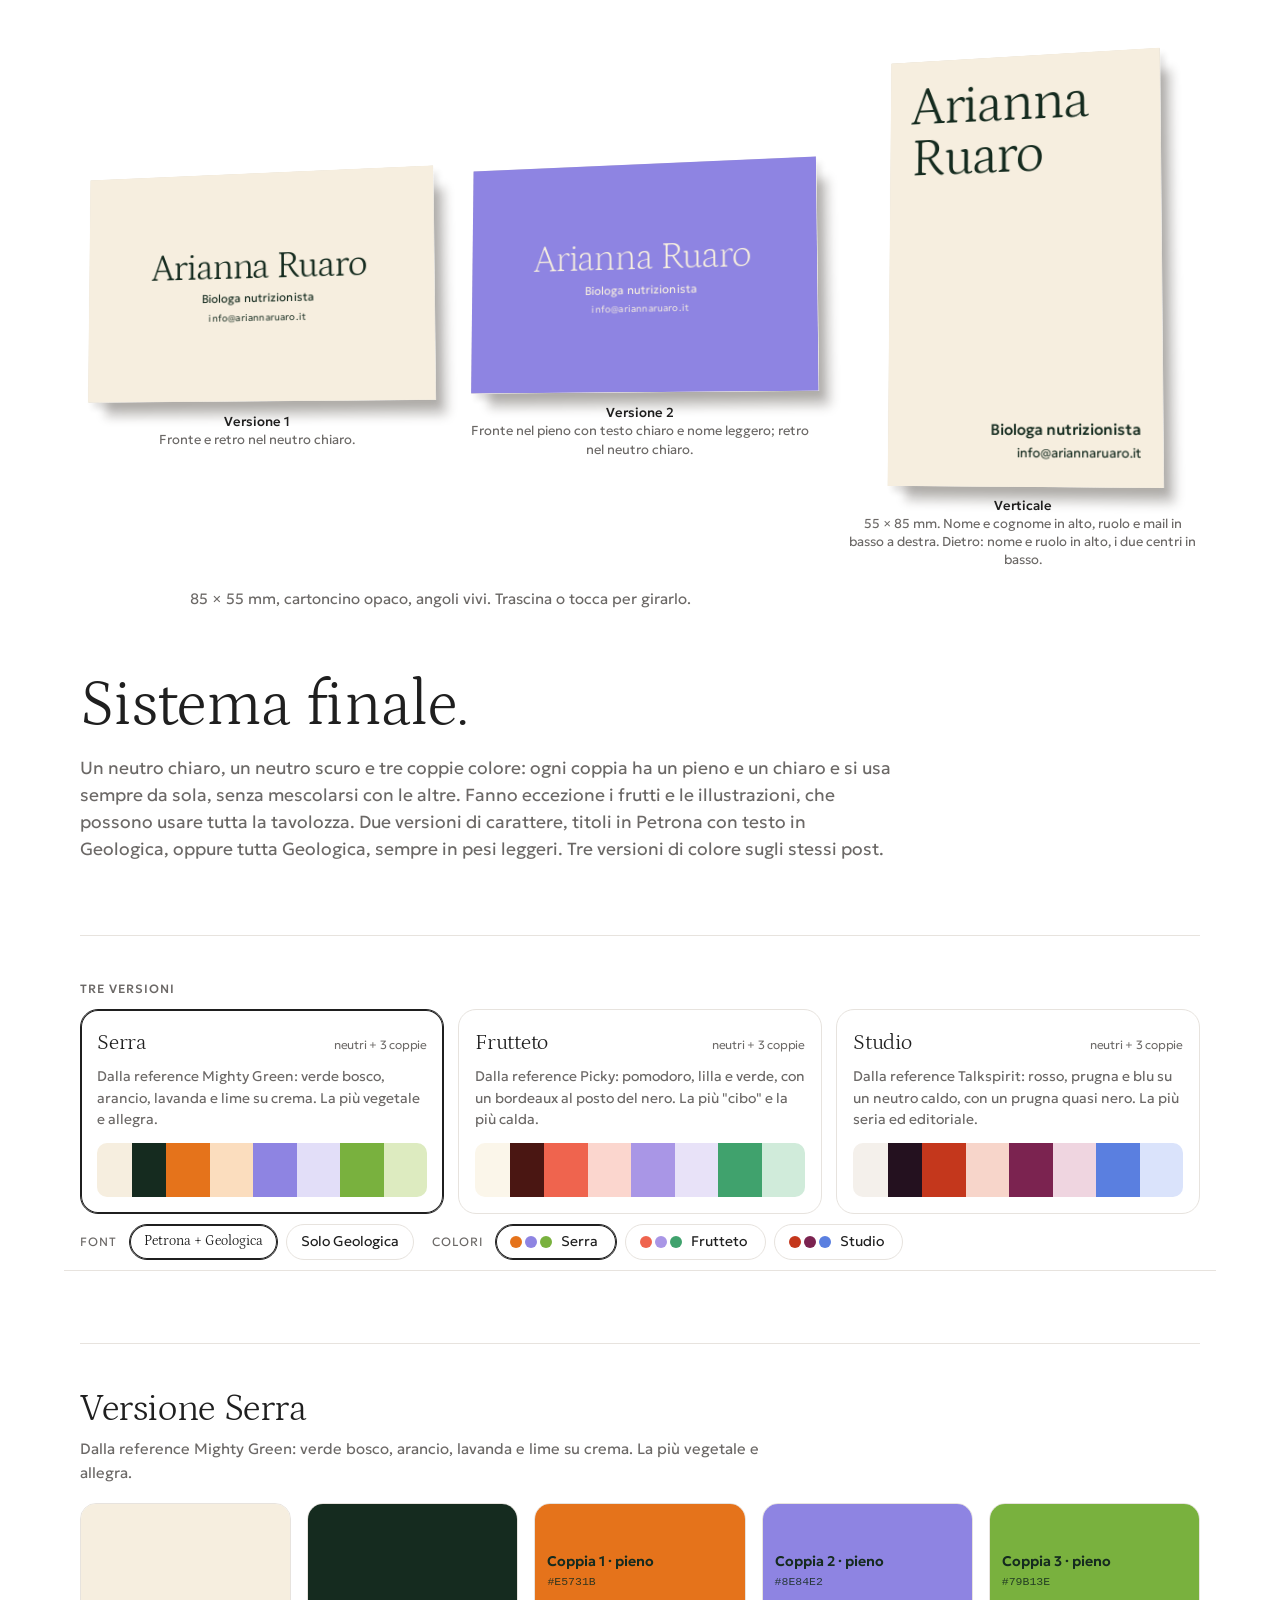
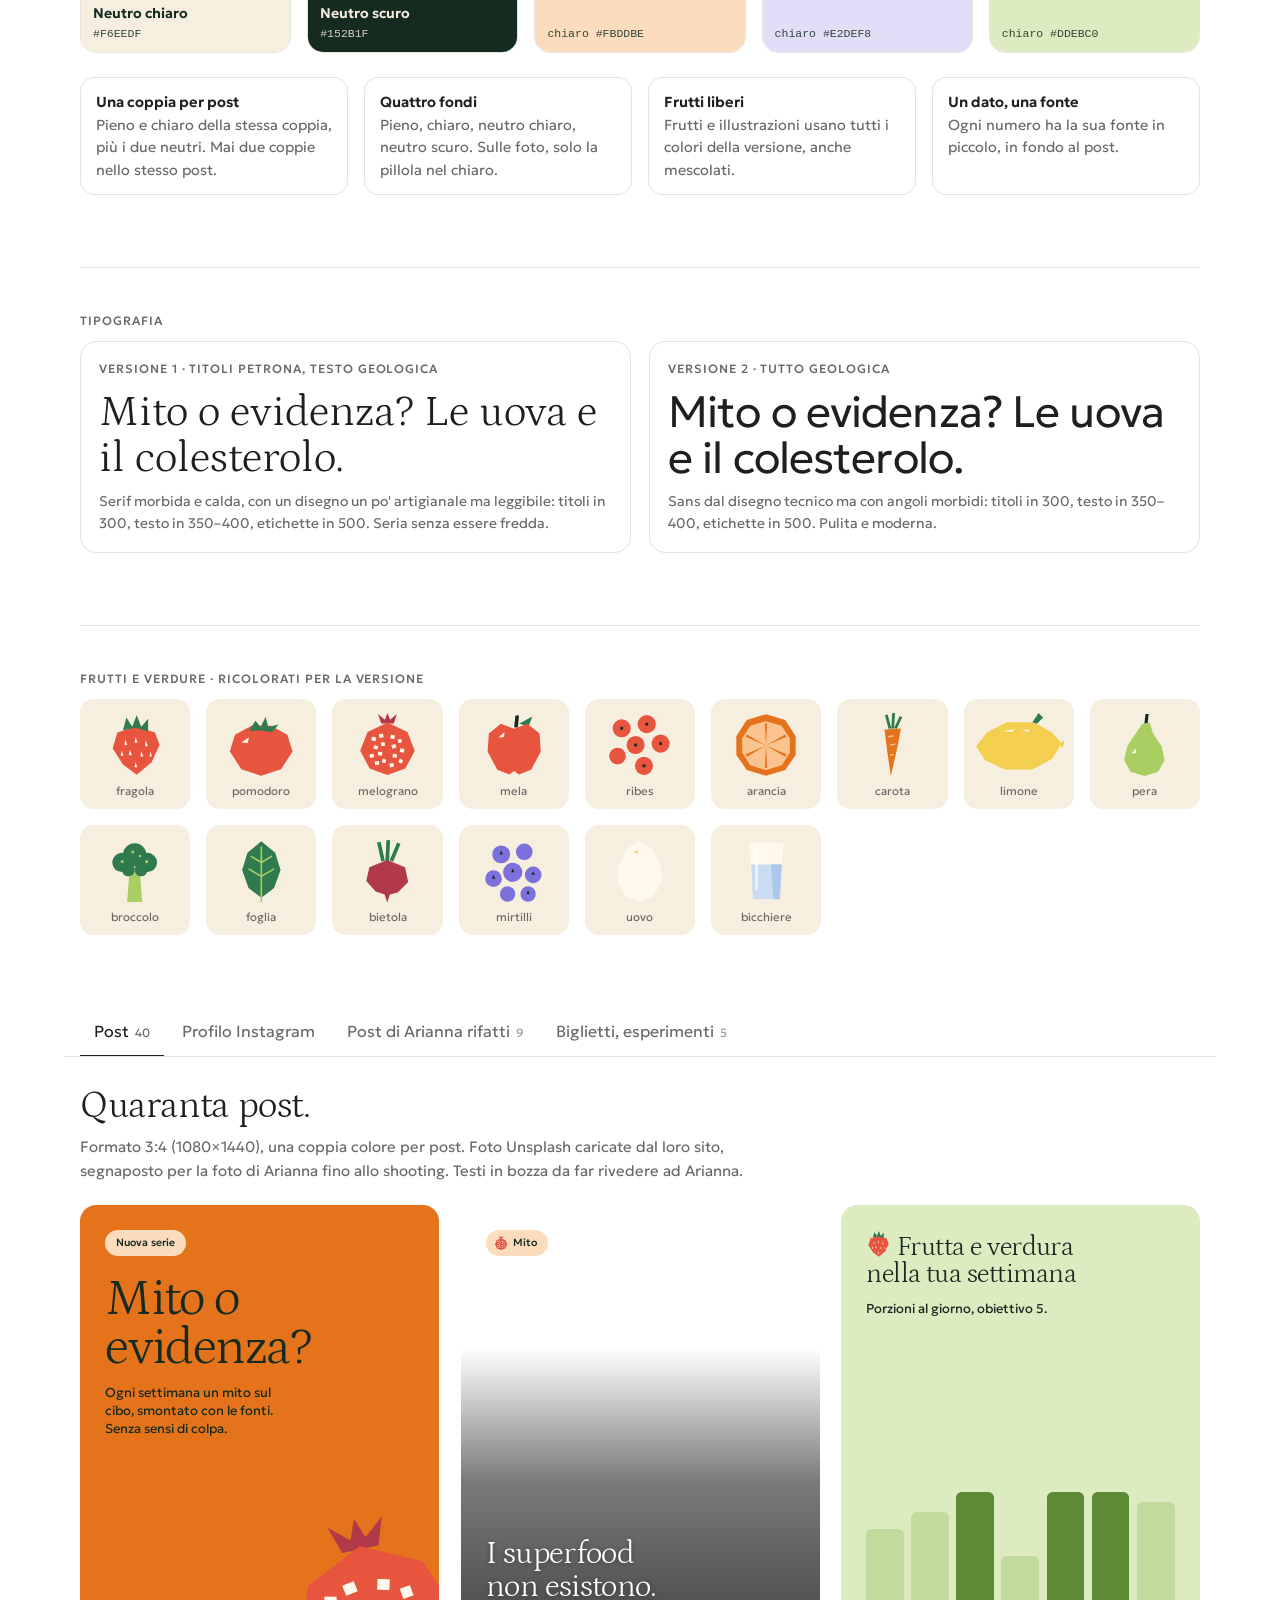
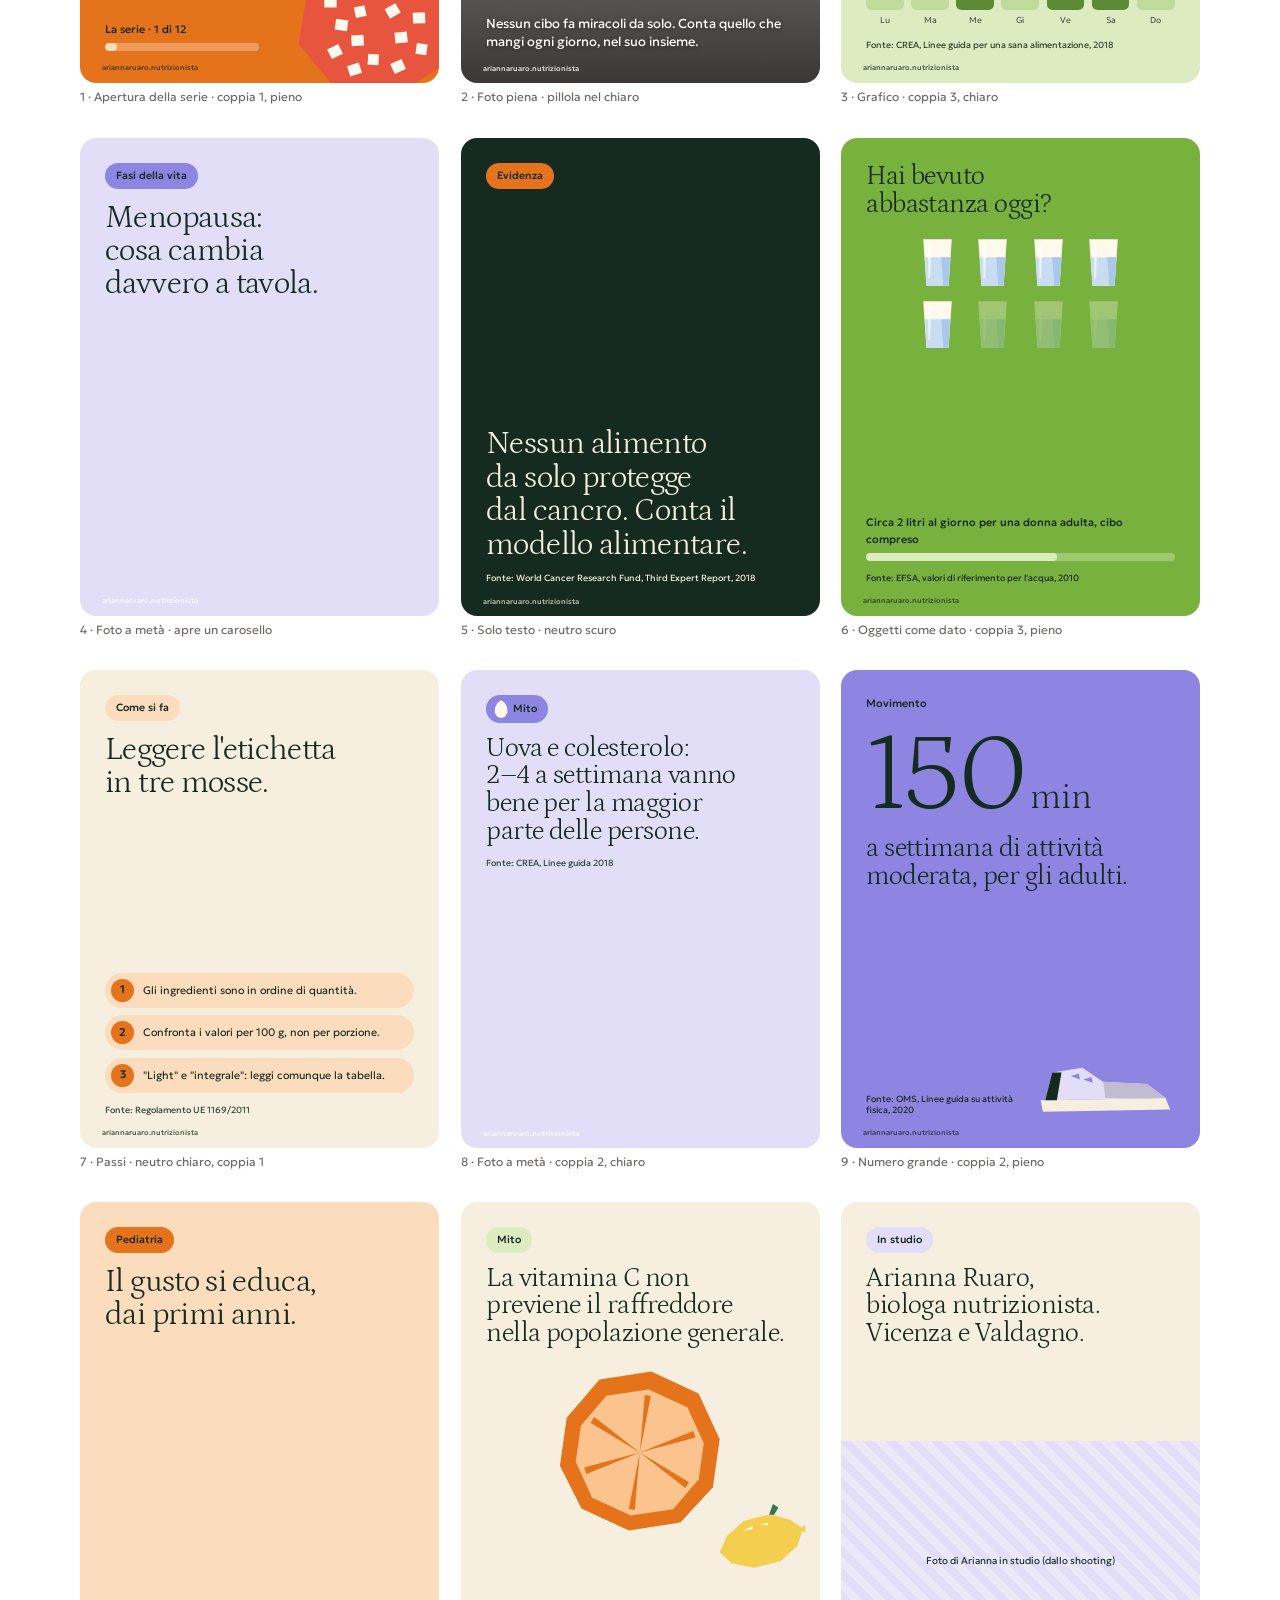
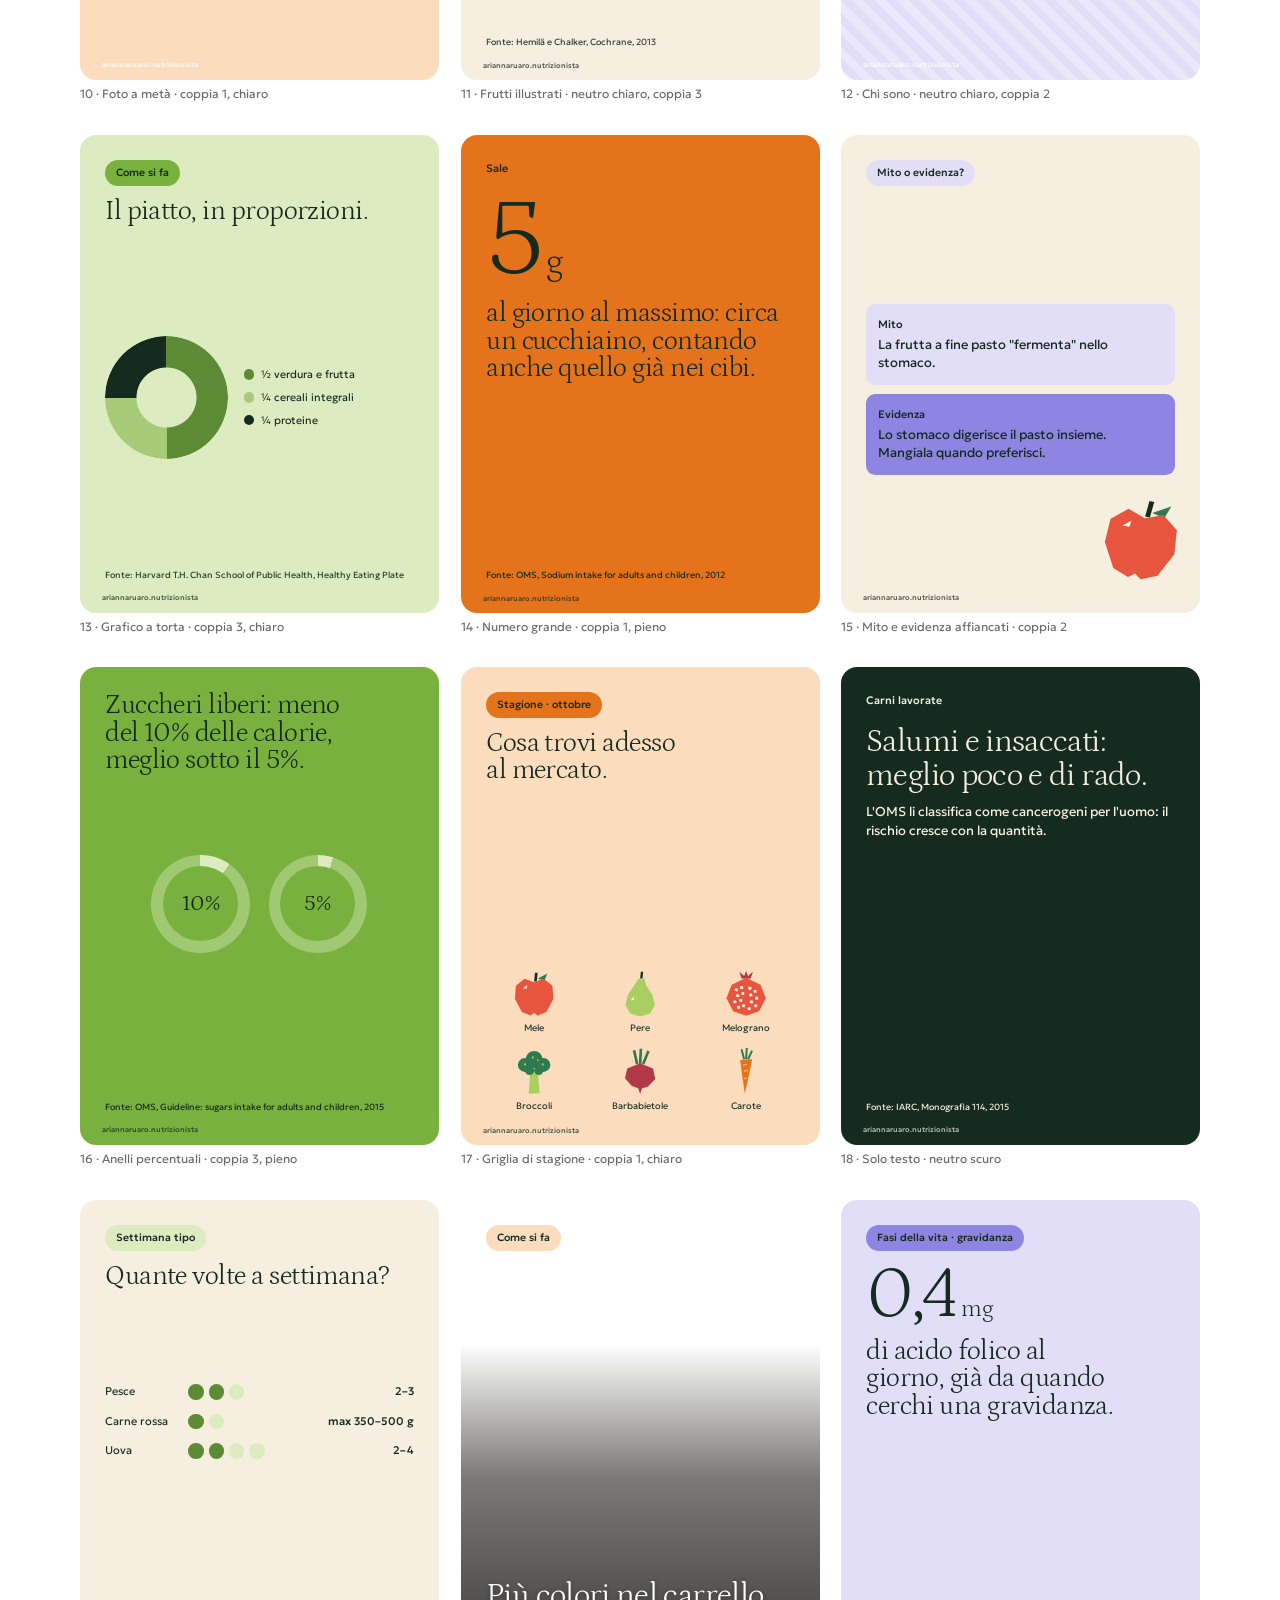
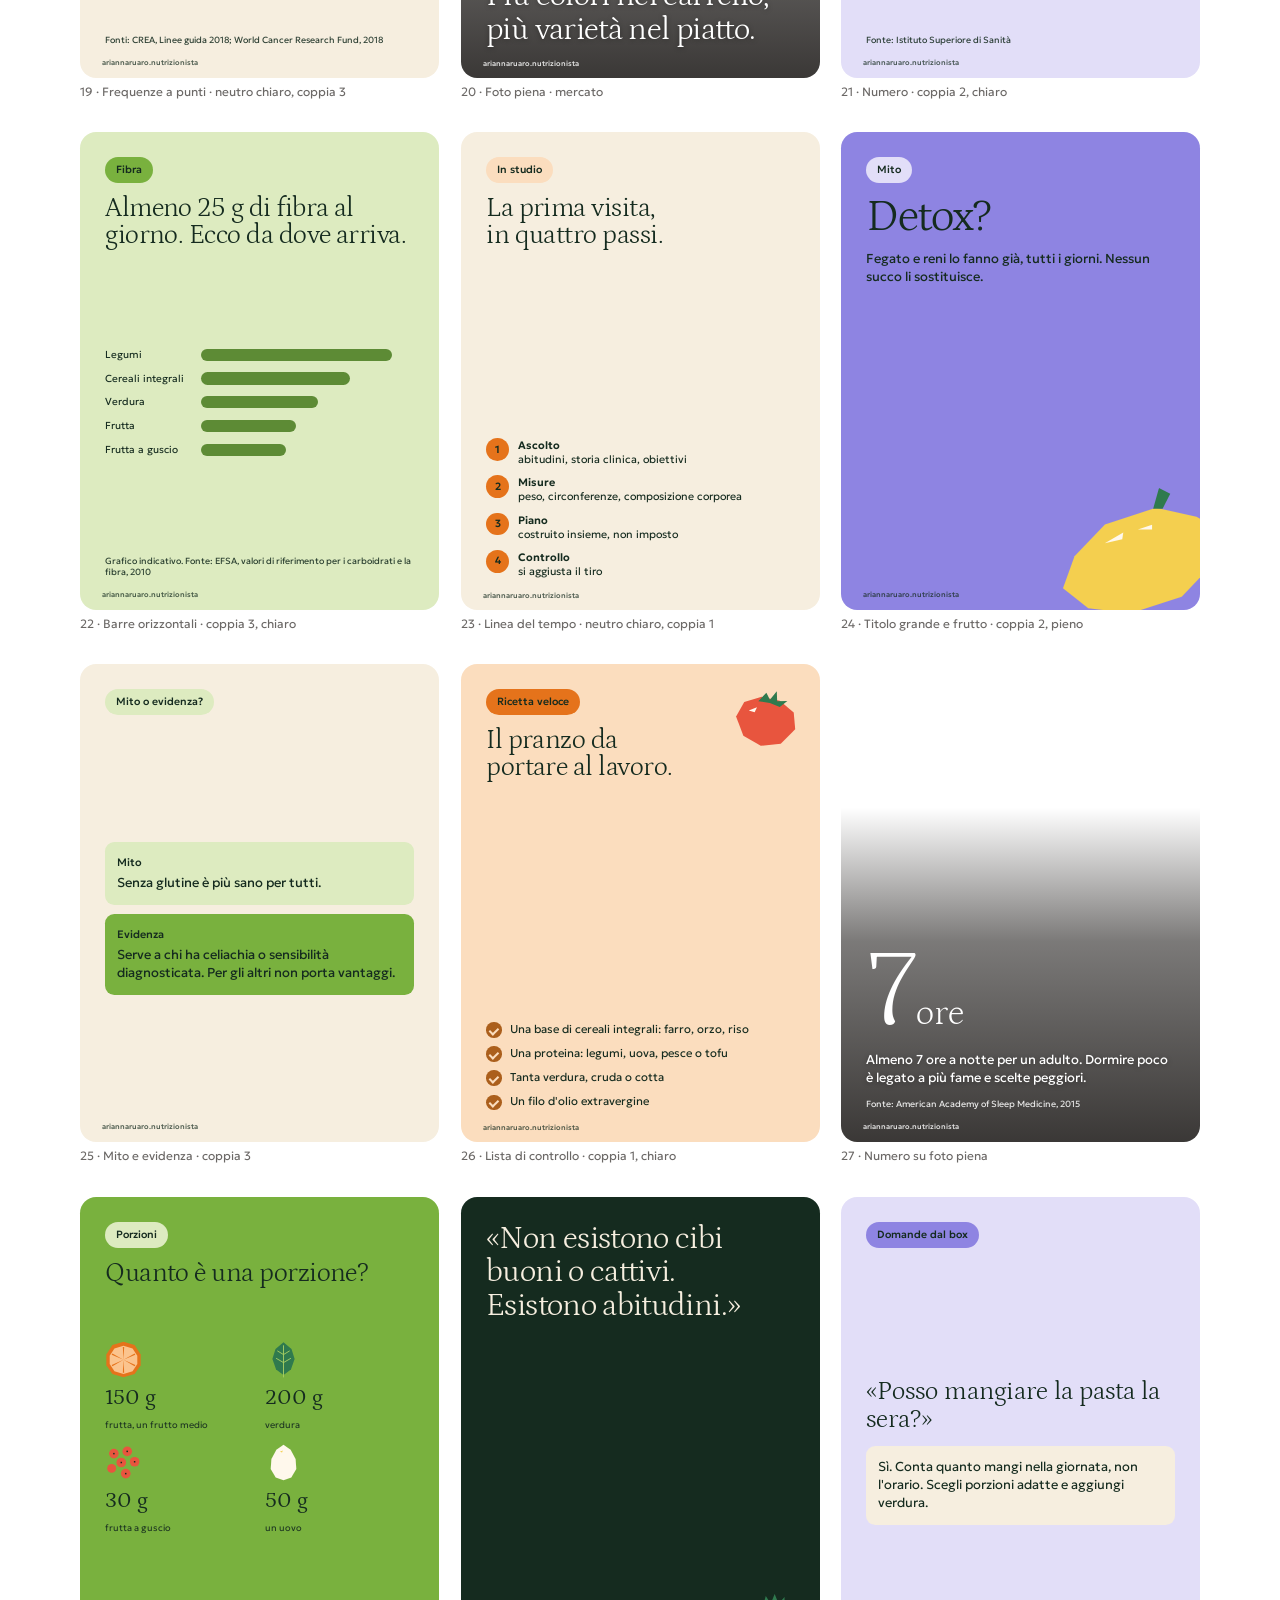
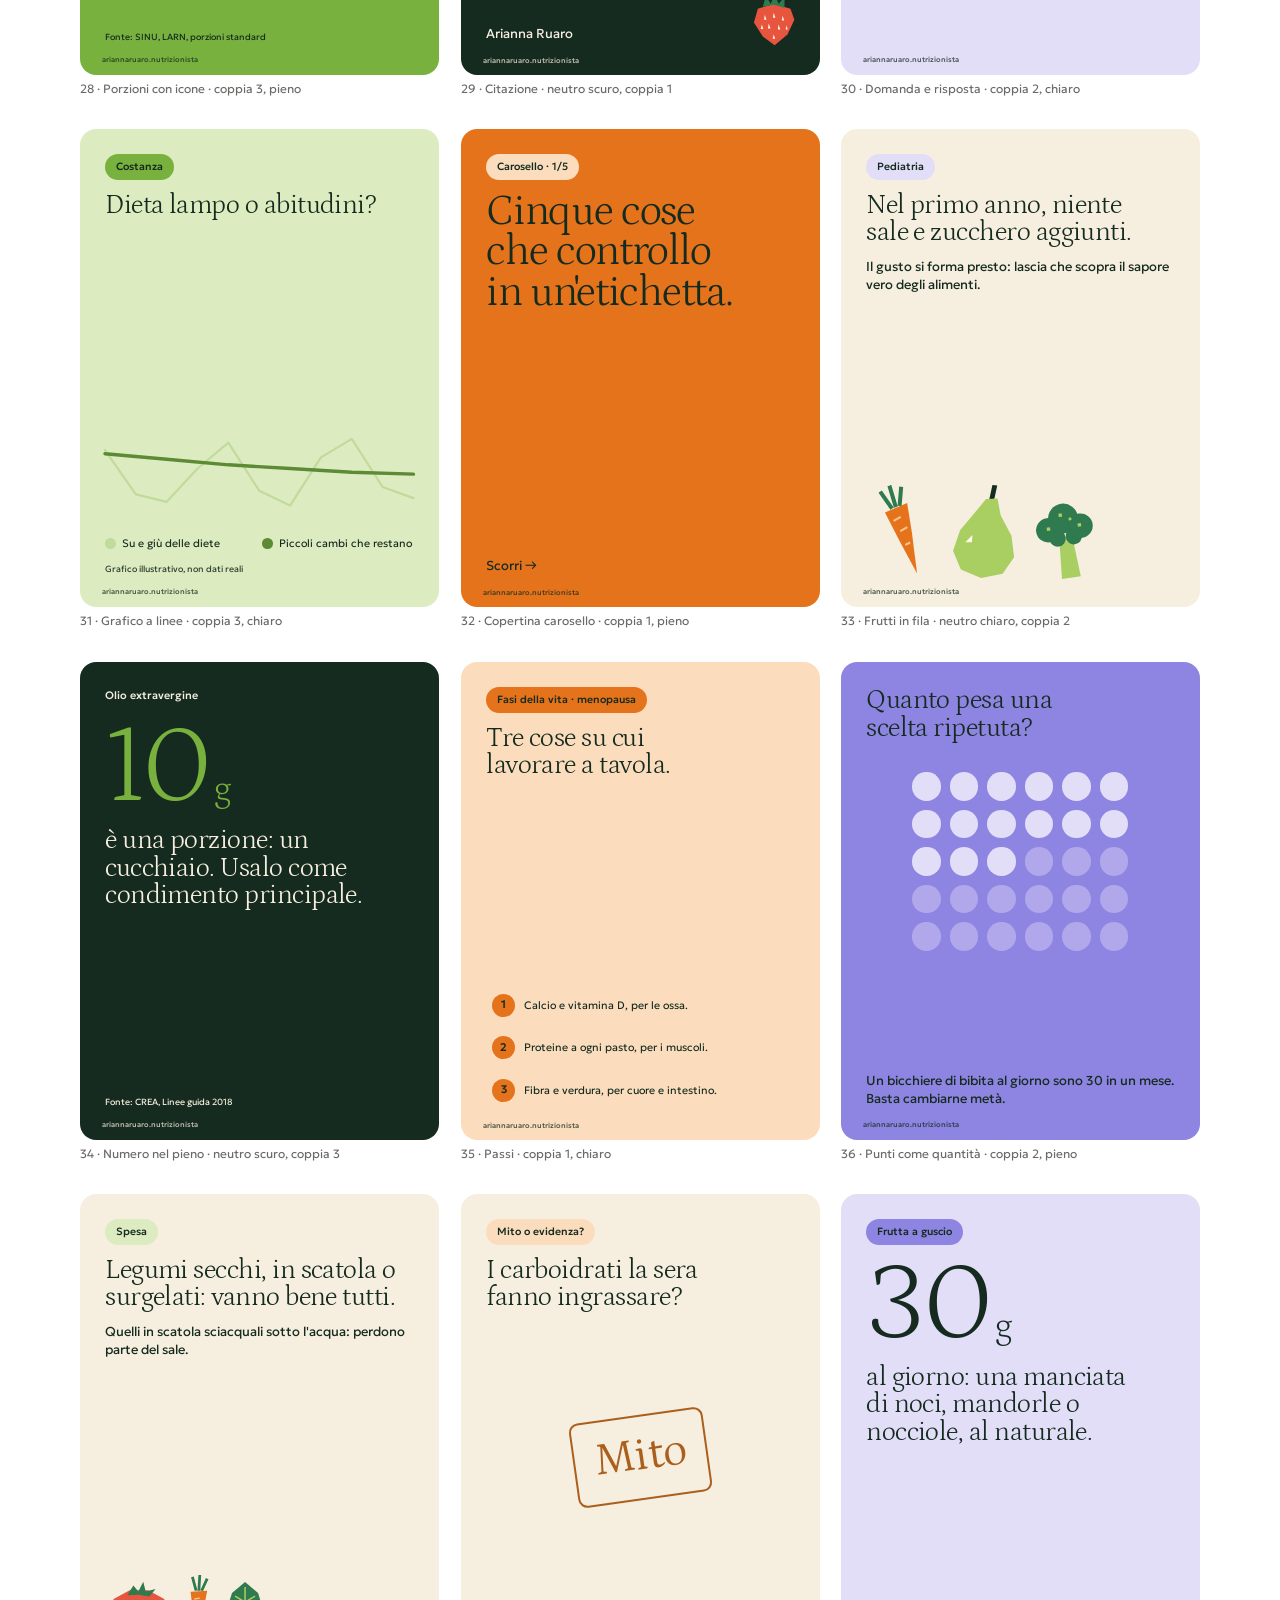
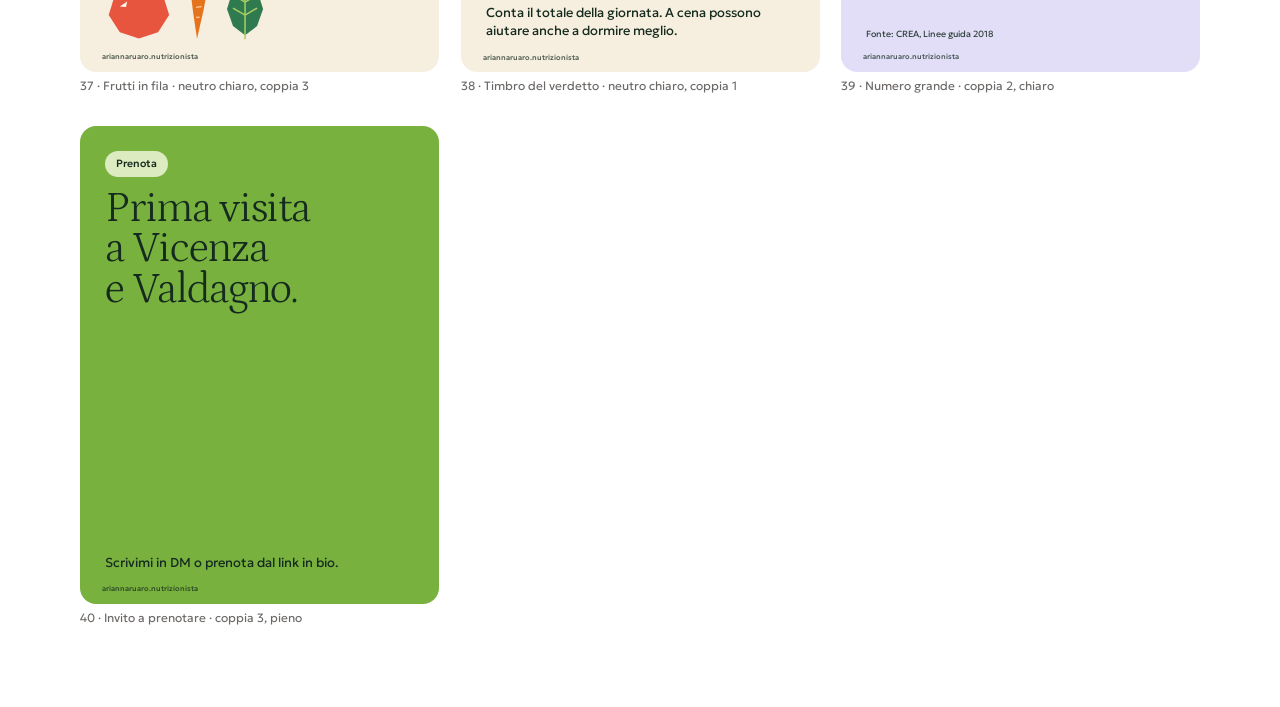
==== commit d922f2ca: "Fronte orizzontali: nome, ruolo e mail più vicini Co-Authored-By: Claude Opus 5.5 <noreply@anthropic" ====
--- a/index.html
+++ b/index.html
@@ -910,7 +910,7 @@
 function tearTop(seed,bot,col){const r=rnd(seed);let pts=[];for(let x=100;x>=0;x-=4){pts.push(x+','+(bot+(r()-.5)*7+Math.sin(x/14)*3).toFixed(1))}
  return '<svg class="tear" viewBox="0 0 100 100" preserveAspectRatio="none" style="height:100%;width:100%;top:0"><polygon points="0,0 100,0 '+pts.join(' ')+'" style="fill:'+col+'"/></svg>'}
 const back=()=>'<div class="face b" style="background:var(--paper);color:var(--ink);padding:7cqw 7.5cqw 6.5cqw"><p class="wm sm2">'+D.nome+'</p><p class="bk-r" style="margin-top:.6cqw;font-size:3.4cqw;letter-spacing:.01em">'+D.ruolo+'</p><div class="bk-cols" style="margin-top:auto">'+D.centri.map(c=>'<div><p>'+c[0]+'</p><p>'+c[1]+'</p><p>'+c[2]+'</p><p>'+c[3]+'</p></div>').join('')+'</div></div>';
-const front=(bg,fg,cls)=>'<div class="face '+cls+'" style="background:'+bg+';color:'+fg+';align-items:center;justify-content:center;text-align:center;padding:7cqw"><div class="fol" style="width:74%"><span class="wm big">'+D.nome+'</span></div><p class="bk-r" style="margin-top:4cqw;font-size:3.8cqw;letter-spacing:.01em">'+D.ruolo+'</p><p class="bk-r" style="margin-top:1.4cqw;font-size:3.2cqw;letter-spacing:.02em;opacity:.85">'+D.mail+'</p></div>';
+const front=(bg,fg,cls)=>'<div class="face '+cls+'" style="background:'+bg+';color:'+fg+';align-items:center;justify-content:center;text-align:center;padding:7cqw"><div class="fol" style="width:74%"><span class="wm big">'+D.nome+'</span></div><p class="bk-r" style="margin-top:1.6cqw;font-size:3.8cqw;letter-spacing:.01em">'+D.ruolo+'</p><p class="bk-r" style="margin-top:.5cqw;font-size:3.2cqw;letter-spacing:.02em;opacity:.85">'+D.mail+'</p></div>';
 const CARDS=[
  {n:'Versione 1',d:'Fronte e retro nel neutro chiaro.',f:()=>front('var(--paper)','var(--ink)',''),b:back},
  {n:'Versione 2',d:'Fronte nel pieno con testo chiaro e nome leggero; retro nel neutro chiaro.',f:()=>front('var(--cd)','var(--paper)','lite'),b:back},
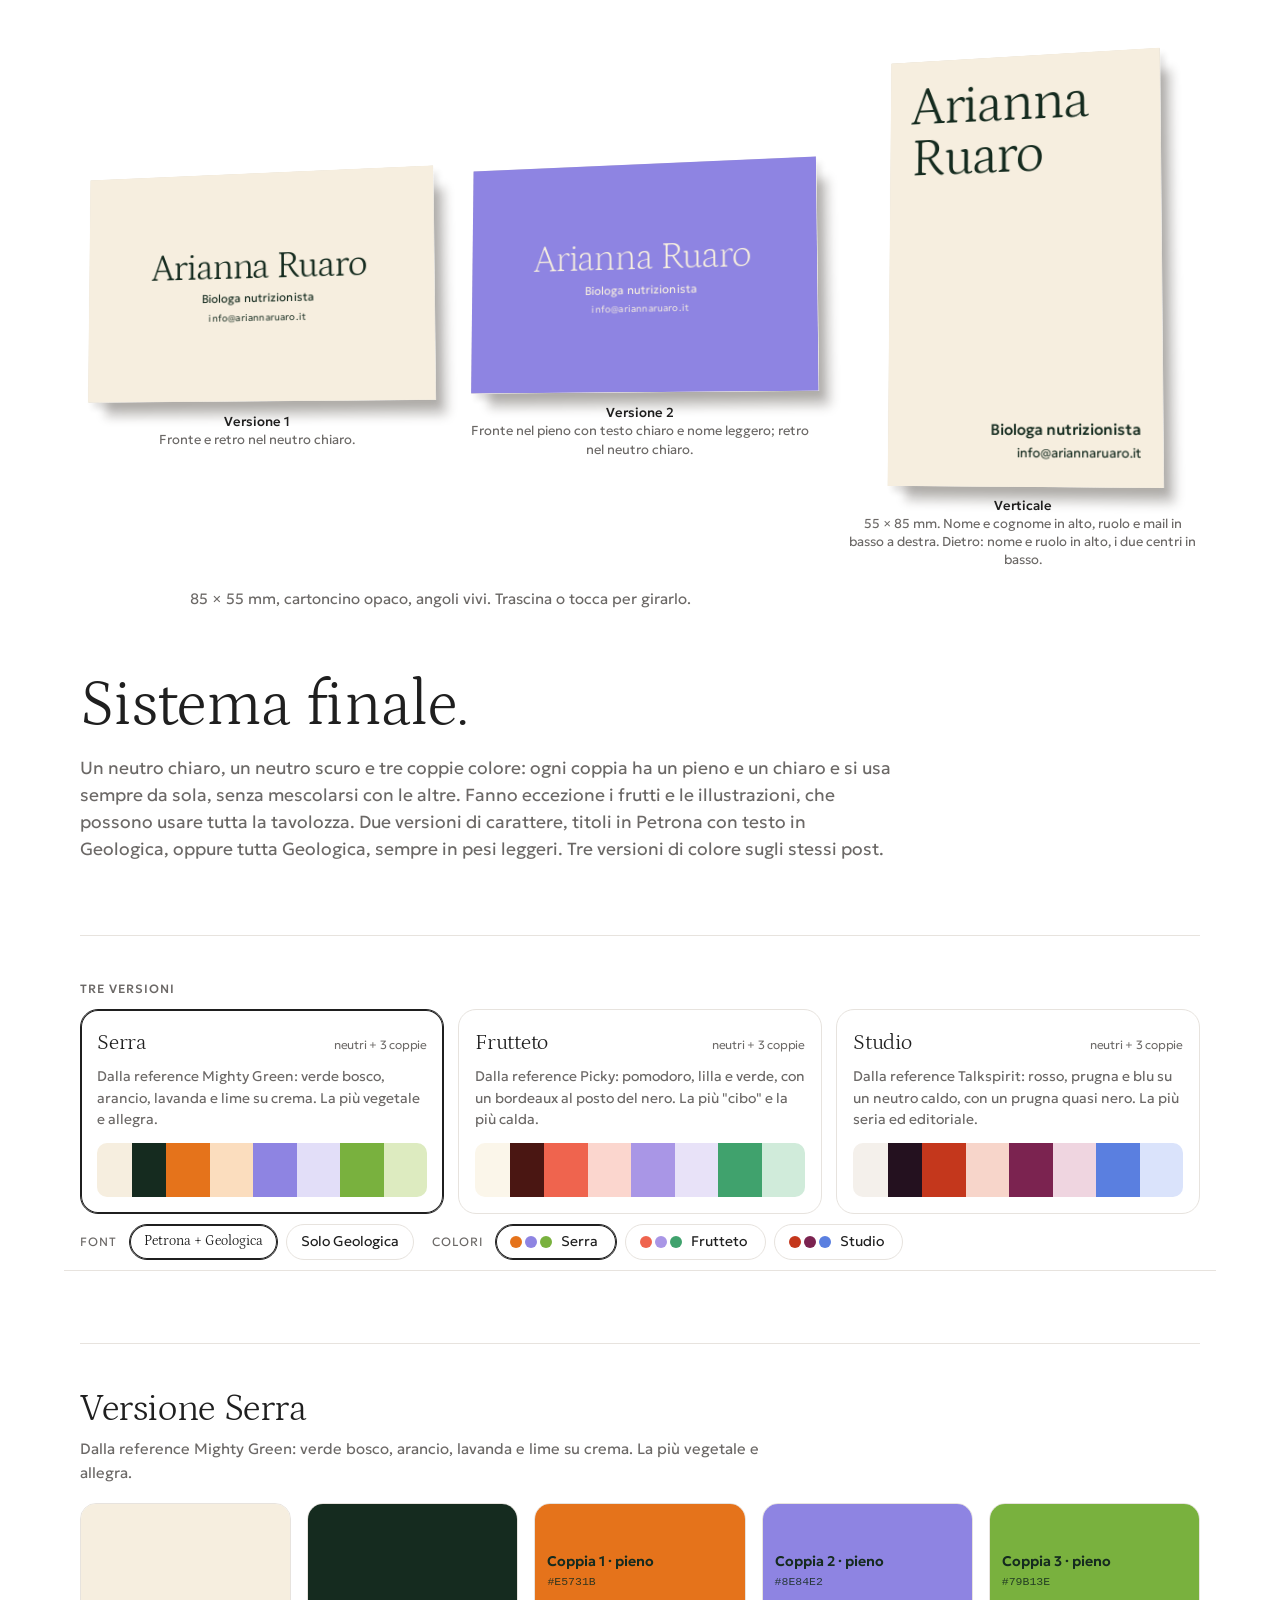
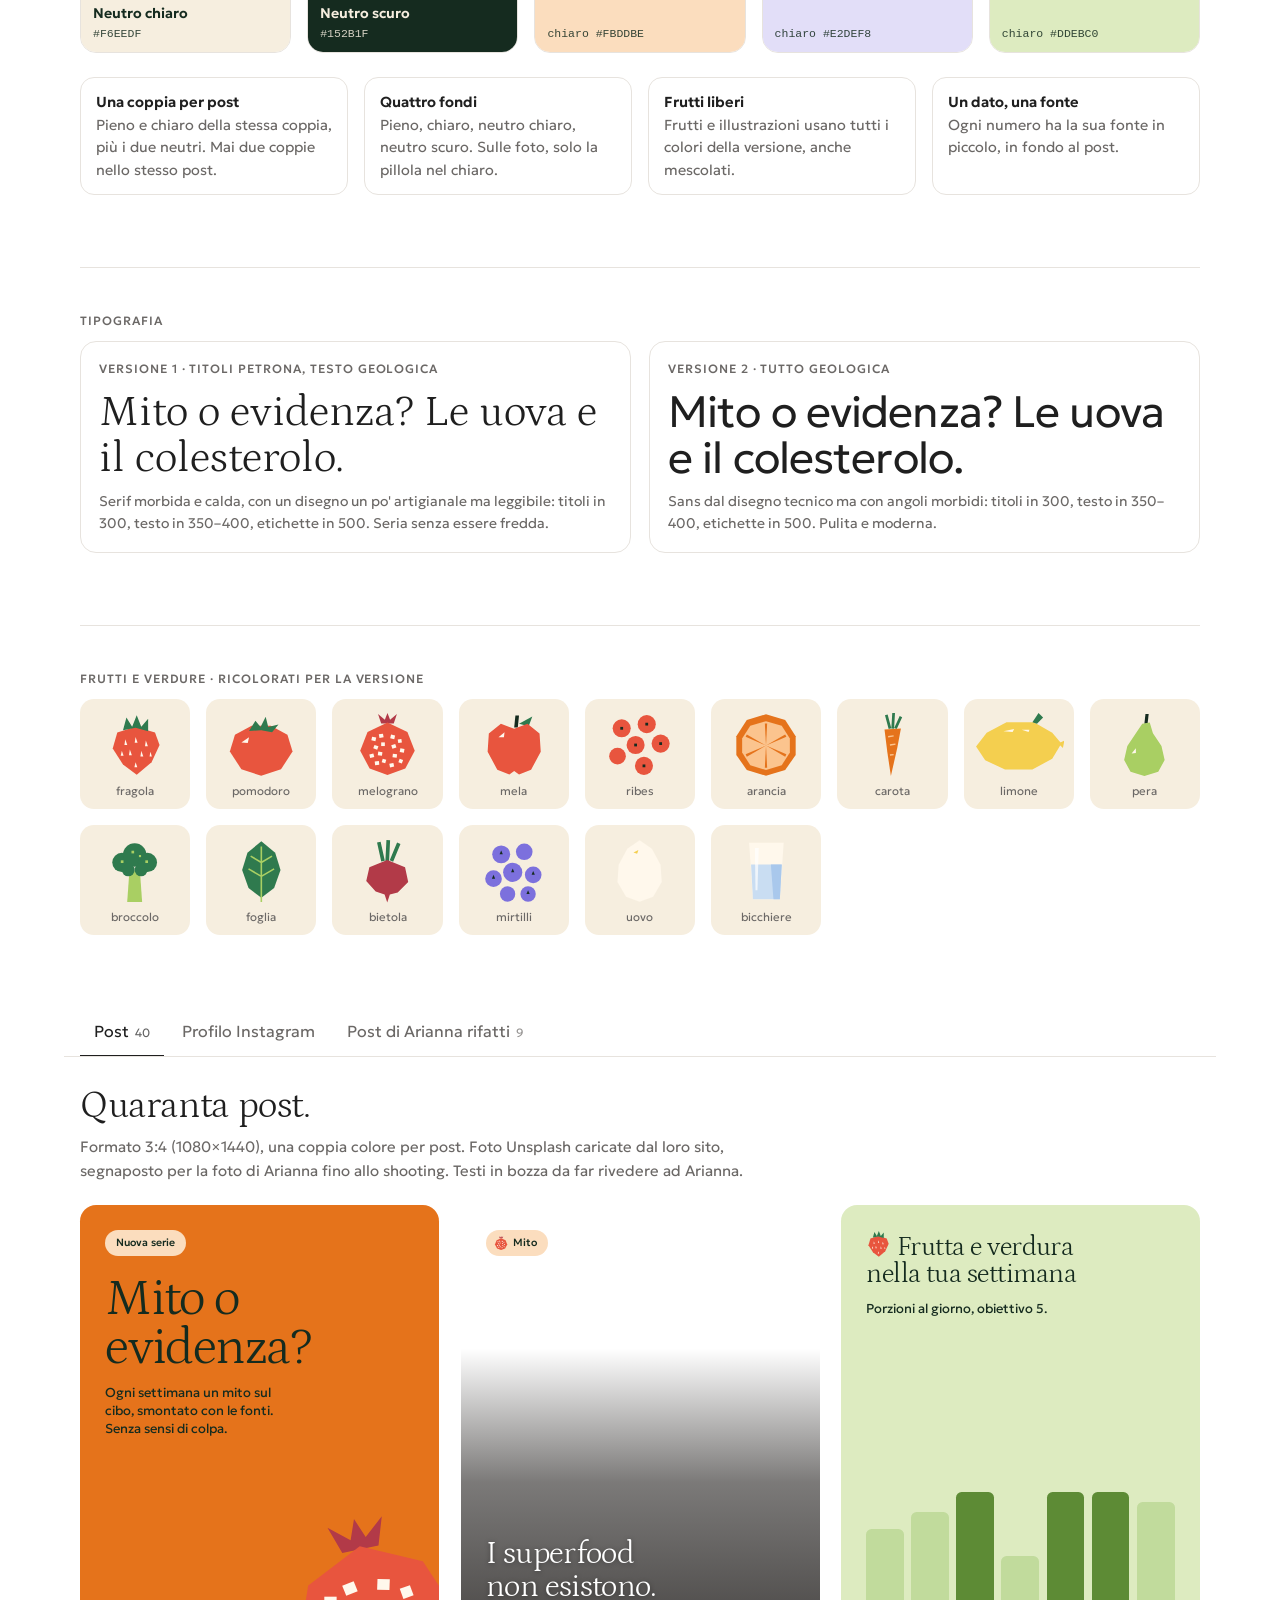
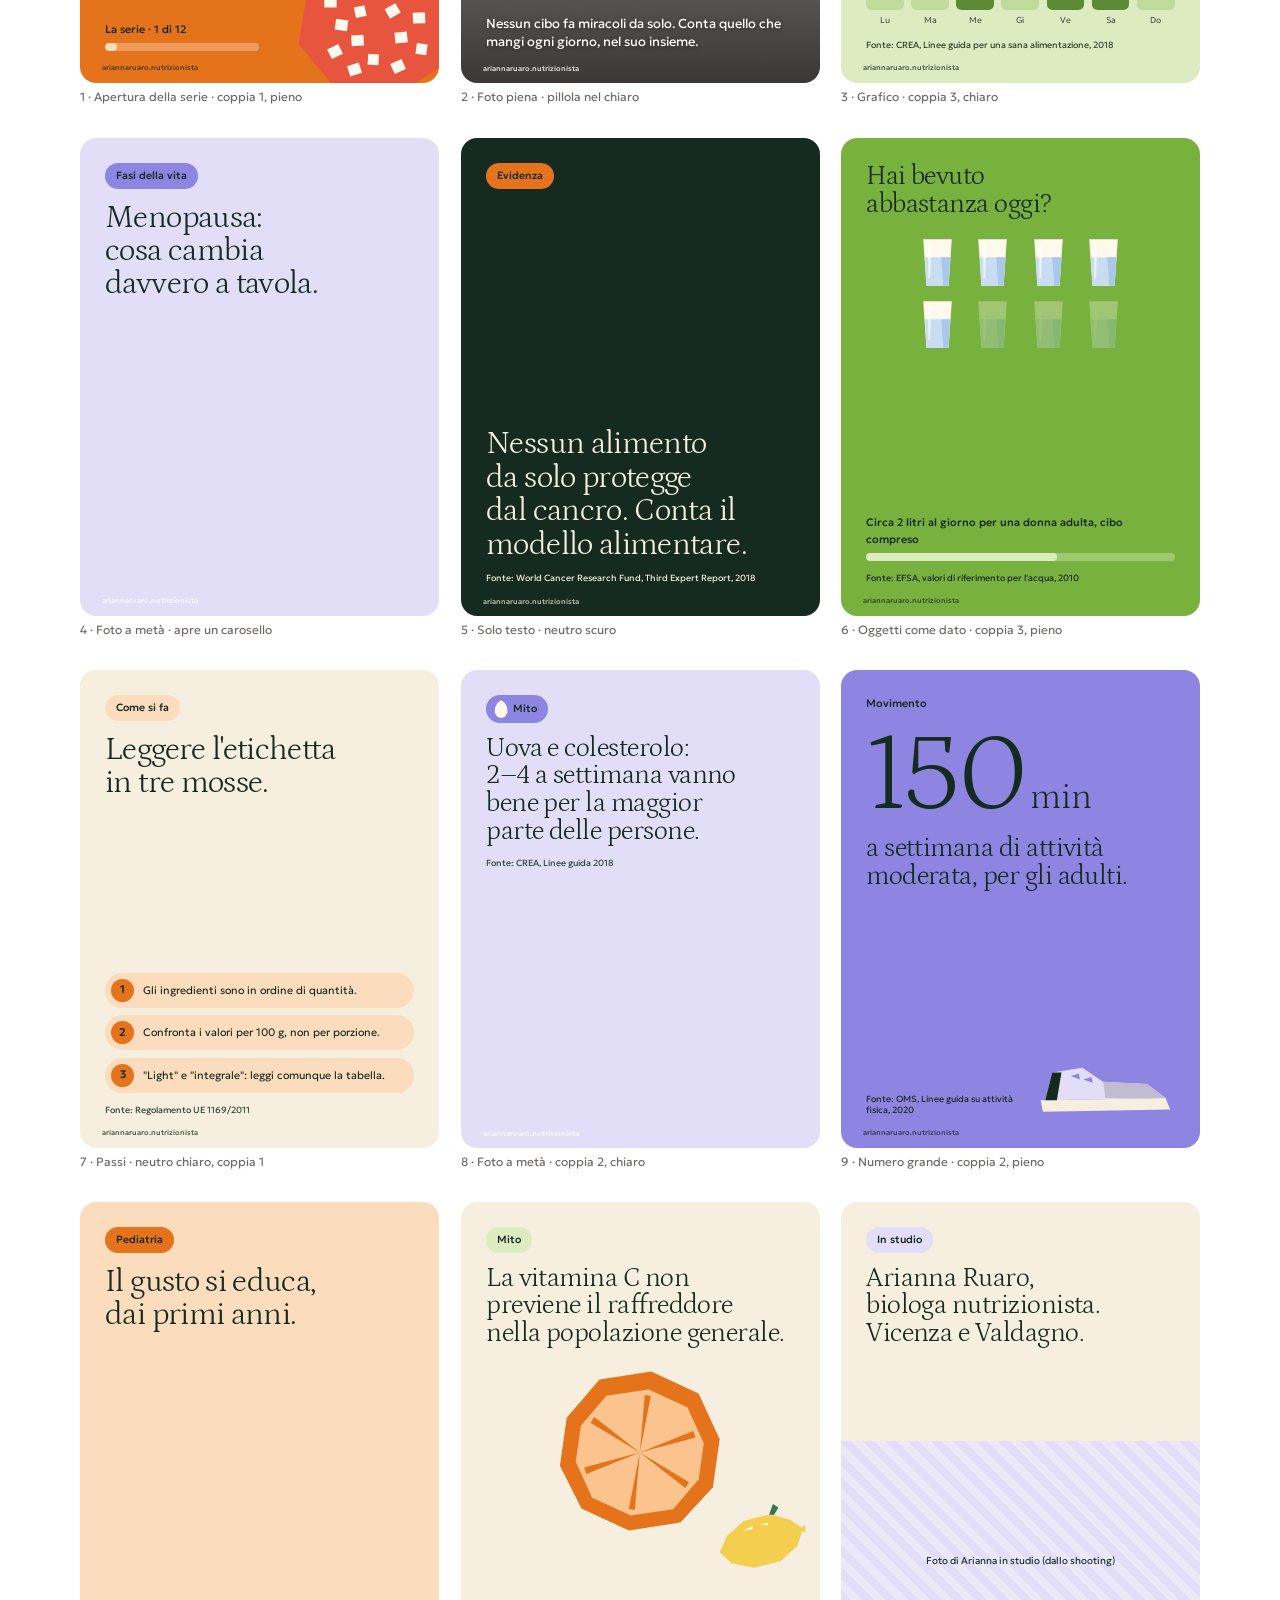
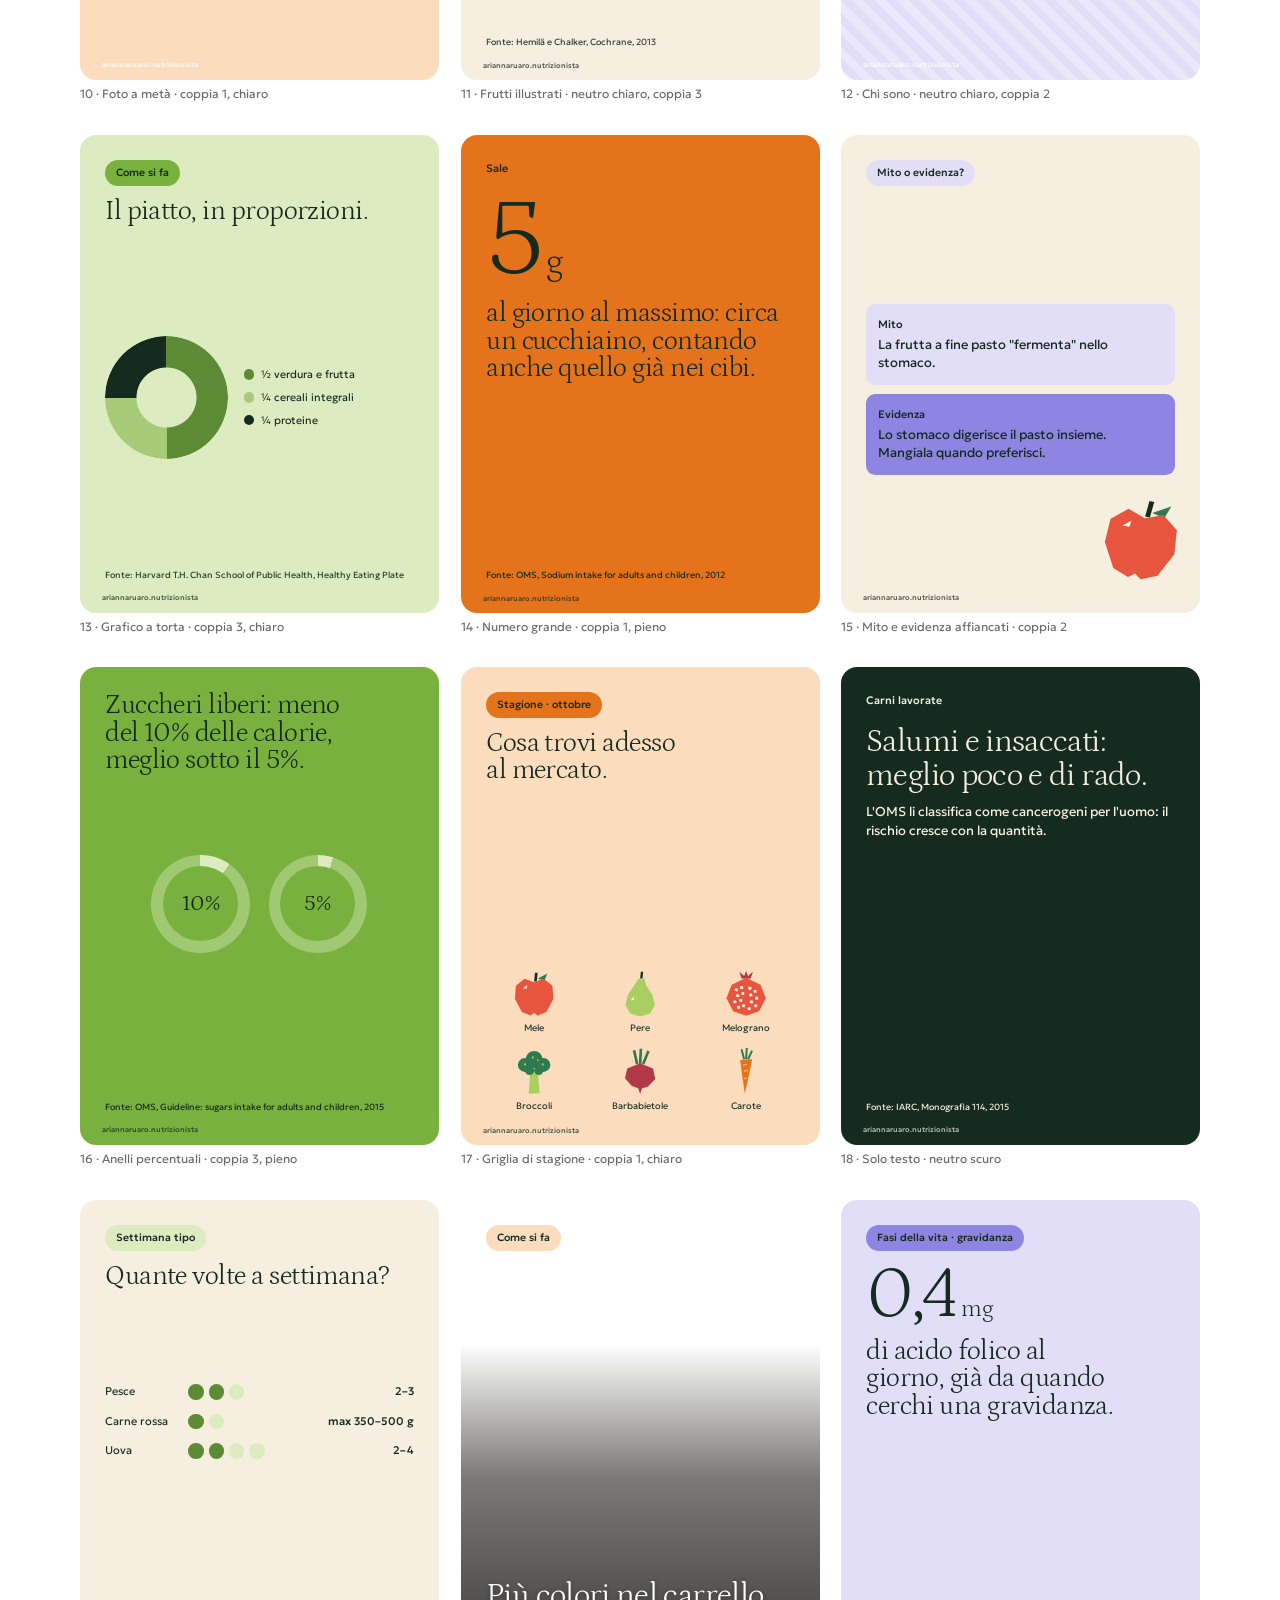
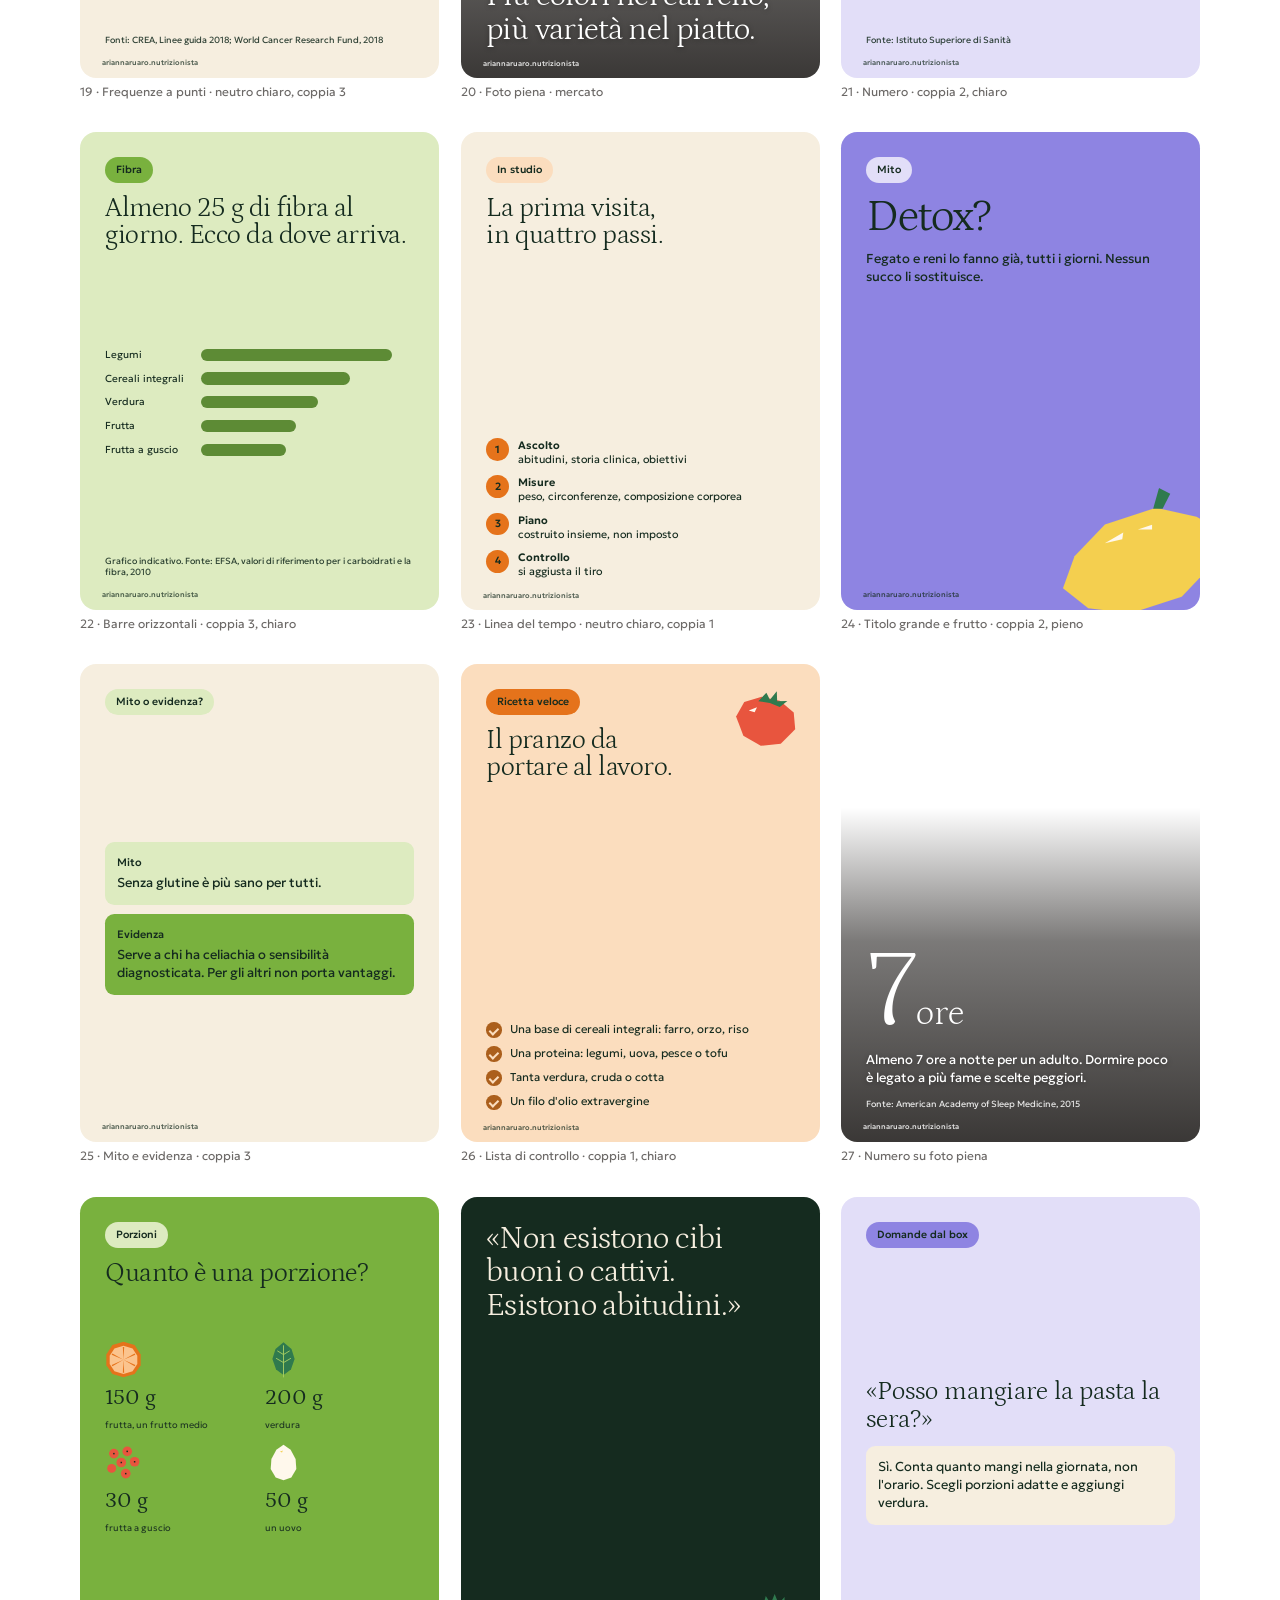
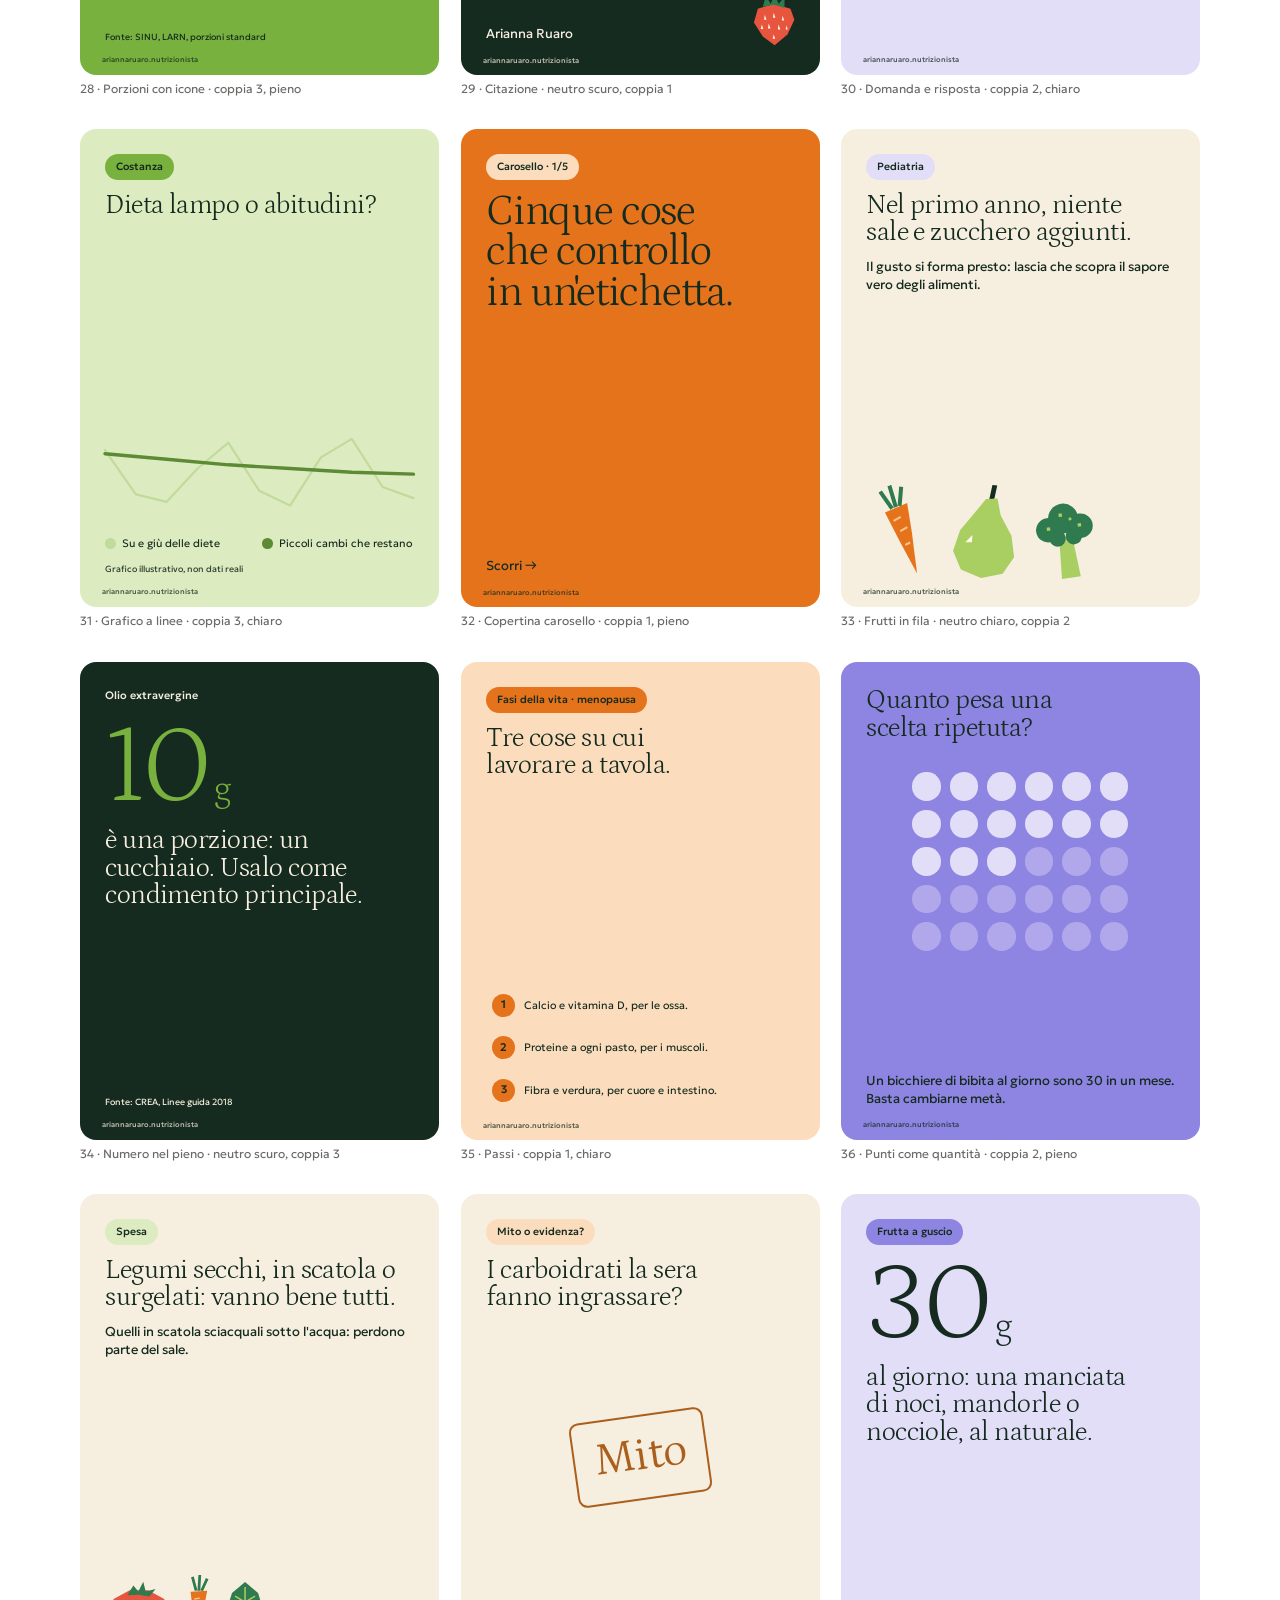
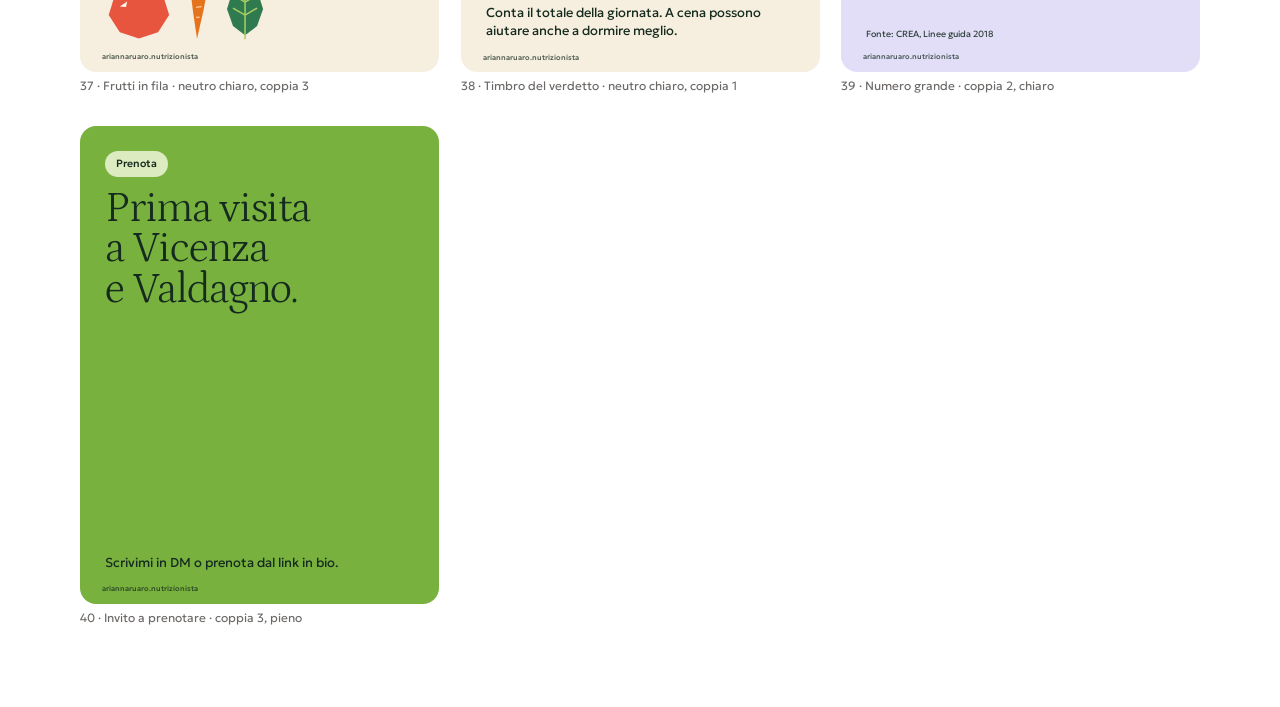
==== commit fdda4d37: "Tolti i biglietti sperimentali Co-Authored-By: Claude Opus 5.5 <noreply@anthropic.com>" ====
--- a/index.html
+++ b/index.html
@@ -423,7 +423,6 @@
 <button role="tab" data-p="post" aria-selected="true">Post <small>40</small></button>
 <button role="tab" data-p="ig" aria-selected="false">Profilo Instagram</button>
 <button role="tab" data-p="rifatti" aria-selected="false">Post di Arianna rifatti <small>9</small></button>
-<button role="tab" data-p="exp" aria-selected="false">Biglietti, esperimenti <small>5</small></button>
 </nav>
 <div class="panel" data-p="post">
 <section>
@@ -831,13 +830,7 @@
 </div>
 </section>
 </div>
-<div class="panel" data-p="exp" hidden>
-<section id="xbiz">
-<h2>Biglietti, esperimenti.</h2>
-<p class="note">Cinque idee grafiche più coraggiose, costruite sulla tipografia e sul sistema: il nome tagliato, la figura scientifica, il peso che cresce, il frutto diviso dal bordo, la ripetizione. Trascina o tocca per girarli.</p>
-<div class="cards" id="xcards"></div>
-</section>
-</div>
+
 </div>
 </div>
 
@@ -916,23 +909,7 @@
  {n:'Versione 2',d:'Fronte nel pieno con testo chiaro e nome leggero; retro nel neutro chiaro.',f:()=>front('var(--cd)','var(--paper)','lite'),b:back},
  {v:1,n:'Verticale',d:'55 × 85 mm. Nome e cognome in alto, ruolo e mail in basso a destra. Dietro: nome e ruolo in alto, i due centri in basso.',
   f:()=>'<div class="face x" style="background:var(--paper);color:var(--ink)"><div class="in" style="inset:8cqw"><div class="fol2"><span class="wm">Arianna</span><span class="wm">Ruaro</span></div><div style="margin-top:auto;text-align:right"><p class="bk-n" style="font-size:5.4cqw;font-weight:500">'+D.ruolo+'</p><p class="bk-r" style="font-size:4.6cqw;margin-top:1.6cqw">'+D.mail+'</p></div></div></div>',
-  b:()=>'<div class="face b x" style="background:var(--paper);color:var(--ink)"><div class="in" style="inset:8cqw"><p class="bk-n" style="font-size:6cqw">'+D.nome+'</p><p class="bk-r" style="font-size:4.6cqw;margin-top:.3cqw">'+D.ruolo+'</p><div class="vcent" style="margin:auto 0 0">'+D.centri.map(c=>'<div><p><b>'+c[0]+'</b></p><p>'+c[1]+'</p><p>'+c[2]+'</p><p>'+c[3]+'</p></div>').join('')+'</div></div></div>'},
- {x:1,n:'Taglio',d:'Il nome è composto enorme, come su un manifesto, e il biglietto ne è solo una fetta: davanti la metà alta delle lettere, dietro quella bassa. Messi uno sopra l\'altro, il nome si ricompone.',
-  f:()=>'<div class="face x" style="background:var(--c1);color:var(--o1)"><p class="cut" style="top:59%">Arianna</p><div class="in" style="justify-content:flex-start"><p class="xs" style="font-size:2.6cqw">BIOLOGA NUTRIZIONISTA<br>'+D.mail.toUpperCase()+'</p></div></div>',
-  b:()=>'<div class="face b x" style="background:var(--c1);color:var(--o1)"><p class="cut" style="top:-41%">Arianna</p><div class="in" style="justify-content:flex-end"><div class="xs xl">'+D.centri.map(c=>'<p><b>'+c[0].toUpperCase()+'</b> · '+c[1].toUpperCase()+', '+c[2].toUpperCase()+' · '+c[3]+'</p>').join('')+'</div></div></div>'},
- {x:1,n:'Grafico',d:'Il biglietto come una figura di un articolo scientifico: assi, tacche, legenda, didascalia "Fig. 1". I punti sono frutti in miniatura. Rigoroso e un po\' ironico.',
-  f:()=>{const P=[[8,70,'mirtilli'],[18,62,'ribes'],[28,66,'fragola'],[38,52,'carota'],[48,48,'pera'],[58,40,'mela'],[68,30,'limone'],[78,26,'broccolo'],[88,14,'melograno']];
-   return '<div class="face x" style="background:var(--paper);color:var(--ink)"><div class="in"><div style="display:flex;justify-content:space-between"><p class="xs" style="font-size:2.4cqw">FIG. 1 — ARIANNA RUARO</p><p class="xs" style="font-size:2.4cqw">BIOLOGA NUTRIZIONISTA</p></div><div class="plot">'+P.map(q=>'<svg data-f="'+q[2]+'" style="left:'+q[0]+'%;top:'+q[1]+'%"></svg>').join('')+'<span class="yl">varietà</span><span class="xl2">tempo</span></div><p class="xs" style="font-size:2.2cqw;letter-spacing:.02em;font-weight:400">Più varietà nel tempo, meno regole. Dati illustrativi.</p></div></div>'},
-  b:()=>'<div class="face b x" style="background:var(--paper);color:var(--ink)"><div class="in"><p class="xs" style="font-size:2.4cqw">TAB. 1 — DOVE RICEVE</p><table class="tb">'+D.centri.map((c,i)=>'<tr><td>'+(i+1)+'</td><td><b>'+c[0]+'</b><br>'+c[1]+', '+c[2]+'</td><td>'+c[3].replace(' · ','<br>')+'</td></tr>').join('')+'</table><p class="xs" style="margin-top:auto;font-size:2.4cqw">'+D.mail.toUpperCase()+'</p></div></div>'},
- {x:1,n:'Crescita',d:'Il nome cresce di peso lettera dopo lettera, da sottilissimo a pieno: un\'abitudine che si costruisce un passo alla volta. Una sola riga a tutta larghezza.',
-  f:()=>'<div class="face x" style="background:var(--paper);color:var(--c1)"><div class="in" style="justify-content:center"><div class="fol grow"><span>'+[...'Arianna Ruaro'].map((ch,i,a)=>'<b style="font-weight:'+Math.round(200+500*i/(a.length-1))+'">'+(ch===' '?'&nbsp;':ch)+'</b>').join('')+'</span></div><p class="xs" style="position:absolute;left:0;bottom:0;color:var(--ink)">BIOLOGA NUTRIZIONISTA</p><p class="xs" style="position:absolute;right:0;bottom:0;color:var(--ink)">'+D.mail.toUpperCase()+'</p></div></div>',
-  b:()=>'<div class="face b x" style="background:var(--c1);color:var(--o1)"><div class="in"><div class="bk-cols" style="margin-top:auto">'+D.centri.map(c=>'<div><p>'+c[0]+'</p><p>'+c[1]+'</p><p>'+c[2]+'</p><p>'+c[3]+'</p></div>').join('')+'</div></div></div>'},
- {x:1,n:'Metà',d:'Una fragola enorme tagliata dal bordo: metà sul fronte, metà sul retro. Girando il biglietto il frutto continua oltre il taglio.',
-  f:()=>'<div class="face x" style="background:var(--c2l);color:var(--ink)"><svg data-f="fragola" class="half-f" style="right:-38cqw"></svg><div class="in" style="justify-content:flex-end;width:50%"><p class="wm" style="font-size:7cqw">Arianna<br>Ruaro</p><p class="xs" style="margin-top:2cqw">BIOLOGA NUTRIZIONISTA</p></div></div>',
-  b:()=>'<div class="face b x" style="background:var(--c2l);color:var(--ink)"><svg data-f="fragola" class="half-f" style="left:-38cqw"></svg><div class="in" style="align-items:flex-end;text-align:right"><p class="xs">'+D.mail.toUpperCase()+'</p><div class="xs xl" style="margin-top:auto">'+D.centri.map(c=>'<p><b>'+c[0].toUpperCase()+'</b><br>'+c[1].toUpperCase()+'<br>'+c[2].toUpperCase()+' · '+c[3]+'</p>').join('')+'</div></div></div>'},
- {x:1,n:'Ripetizione',d:'Il nome ripetuto riga dopo riga, come un esercizio di calligrafia, quasi invisibile. Solo una riga è nel colore pieno: quella che conta.',
-  f:()=>'<div class="face x" style="background:var(--paper);color:var(--ink)"><div class="rep">'+Array.from({length:7},(_,i)=>'<p'+(i===4?' class="on"':'')+'>Arianna Ruaro Arianna Ruaro</p>').join('')+'</div><div class="in" style="justify-content:flex-end;align-items:flex-end"><p class="xs" style="background:var(--paper);padding:1cqw 1.6cqw">BIOLOGA NUTRIZIONISTA · '+D.mail.toUpperCase()+'</p></div></div>',
-  b:()=>'<div class="face b x" style="background:var(--paper);color:var(--ink)"><div class="in"><div class="bk-cols" style="margin-top:auto">'+D.centri.map(c=>'<div><p>'+c[0]+'</p><p>'+c[1]+'</p><p>'+c[2]+'</p><p>'+c[3]+'</p></div>').join('')+'</div></div></div>'}
+  b:()=>'<div class="face b x" style="background:var(--paper);color:var(--ink)"><div class="in" style="inset:8cqw"><p class="bk-n" style="font-size:6cqw">'+D.nome+'</p><p class="bk-r" style="font-size:4.6cqw;margin-top:.3cqw">'+D.ruolo+'</p><div class="vcent" style="margin:auto 0 0">'+D.centri.map(c=>'<div><p><b>'+c[0]+'</b></p><p>'+c[1]+'</p><p>'+c[2]+'</p><p>'+c[3]+'</p></div>').join('')+'</div></div></div>'}
 ];
 function fitName(){document.querySelectorAll('.fol2').forEach(f=>{const sp=[...f.children];sp.forEach(x=>x.style.fontSize='100px');const w=f.clientWidth;if(!w)return;const k=Math.min(...sp.map(x=>w/x.scrollWidth));sp.forEach(x=>x.style.fontSize=(100*k*.995)+'px')});document.querySelectorAll('.frow:not(.sm),.xp').forEach(r=>{r.style.fontSize='20px';r.style.width='max-content';const w=r.parentElement.clientWidth,ww=r.scrollWidth;r.style.width='';if(w&&ww)r.style.fontSize=(20*w/ww*.99)+'px'});document.querySelectorAll('.fol').forEach(f=>{const sp=f.firstElementChild;sp.style.fontSize='100px';const w=f.clientWidth;if(w)sp.style.fontSize=(100*w/sp.scrollWidth*.995)+'px'});document.querySelectorAll('.bigname').forEach(bn=>{const sp=[...bn.children];sp.forEach(x=>x.style.fontSize='100px');const h=bn.clientHeight;if(!h)return;const k=Math.min(...sp.map(x=>h/x.scrollHeight));sp.forEach(x=>x.style.fontSize=(100*k*0.99)+'px')})}
 function drag(st,bc){let ry=-14,rx=6,sx=0,sy=0,bx=0,by=0,moved=false,down=false;const set=()=>bc.style.transform='rotateX('+rx+'deg) rotateY('+ry+'deg)';set();
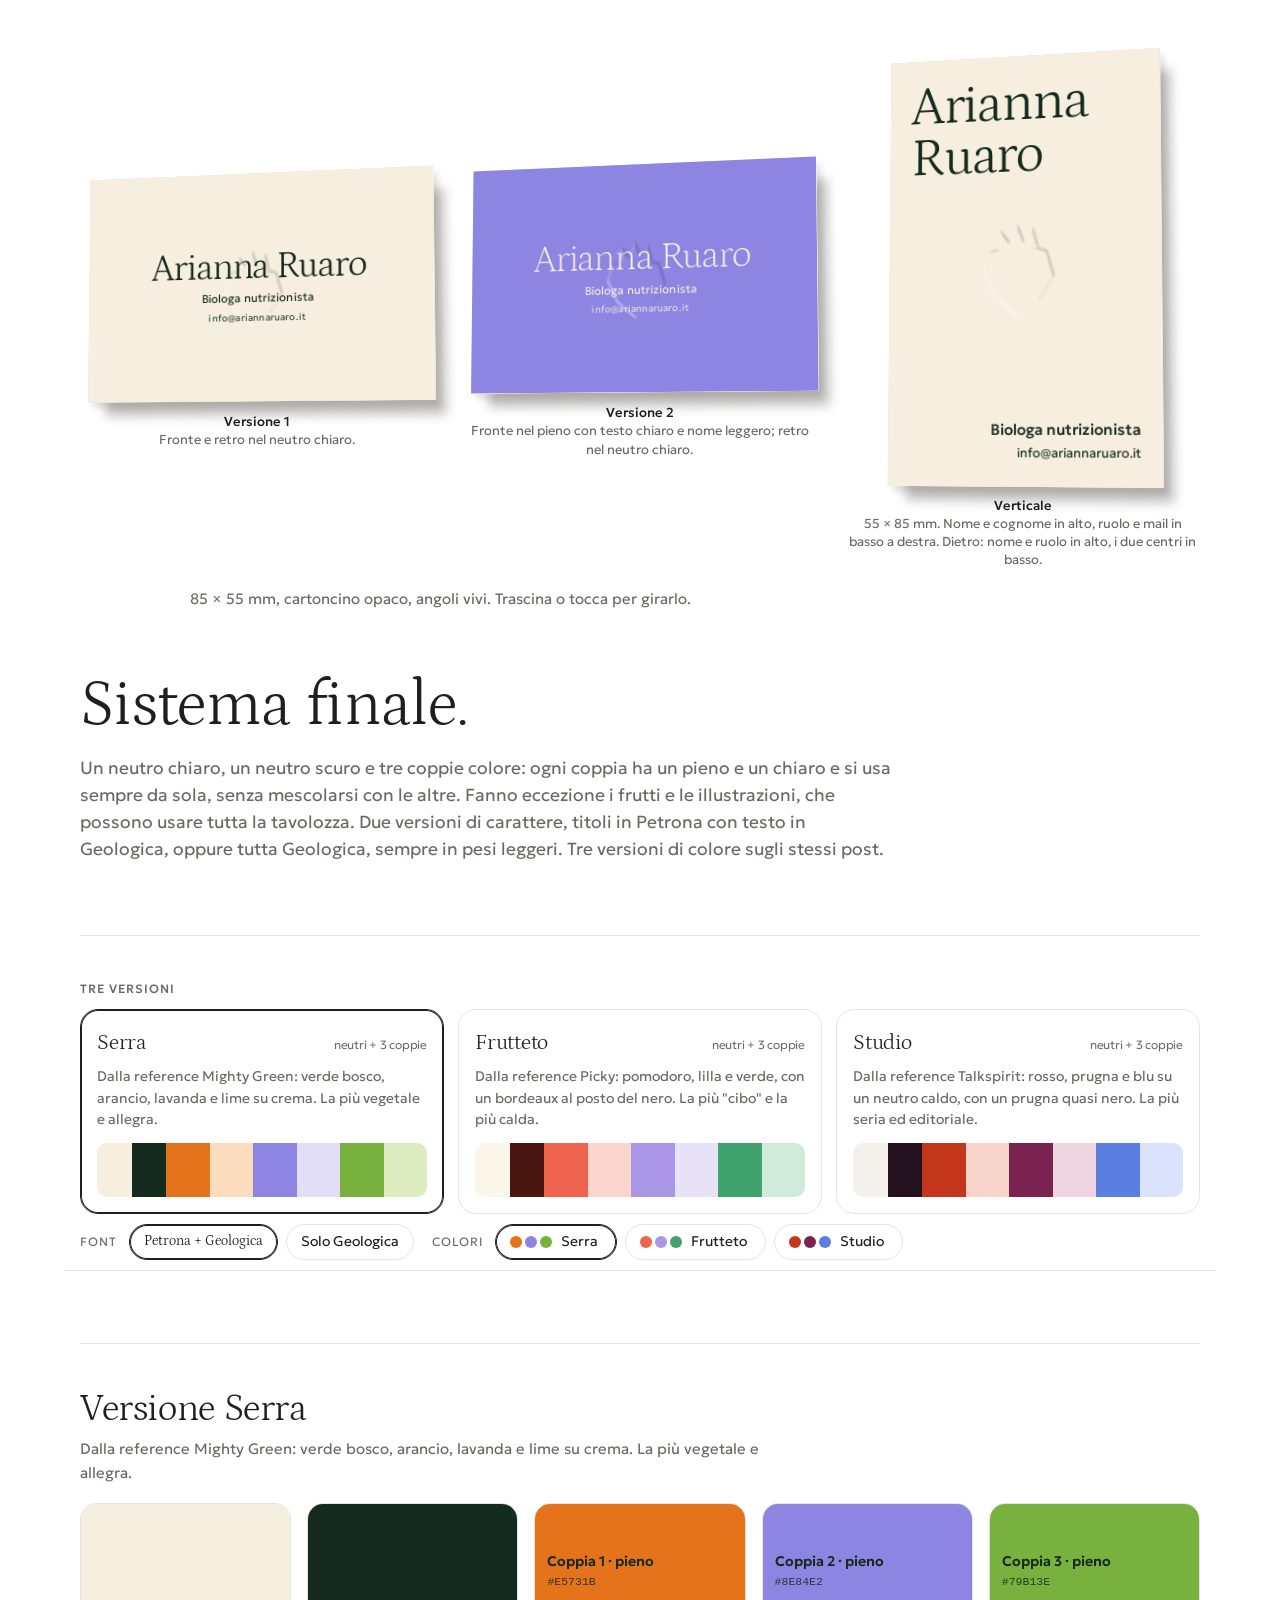
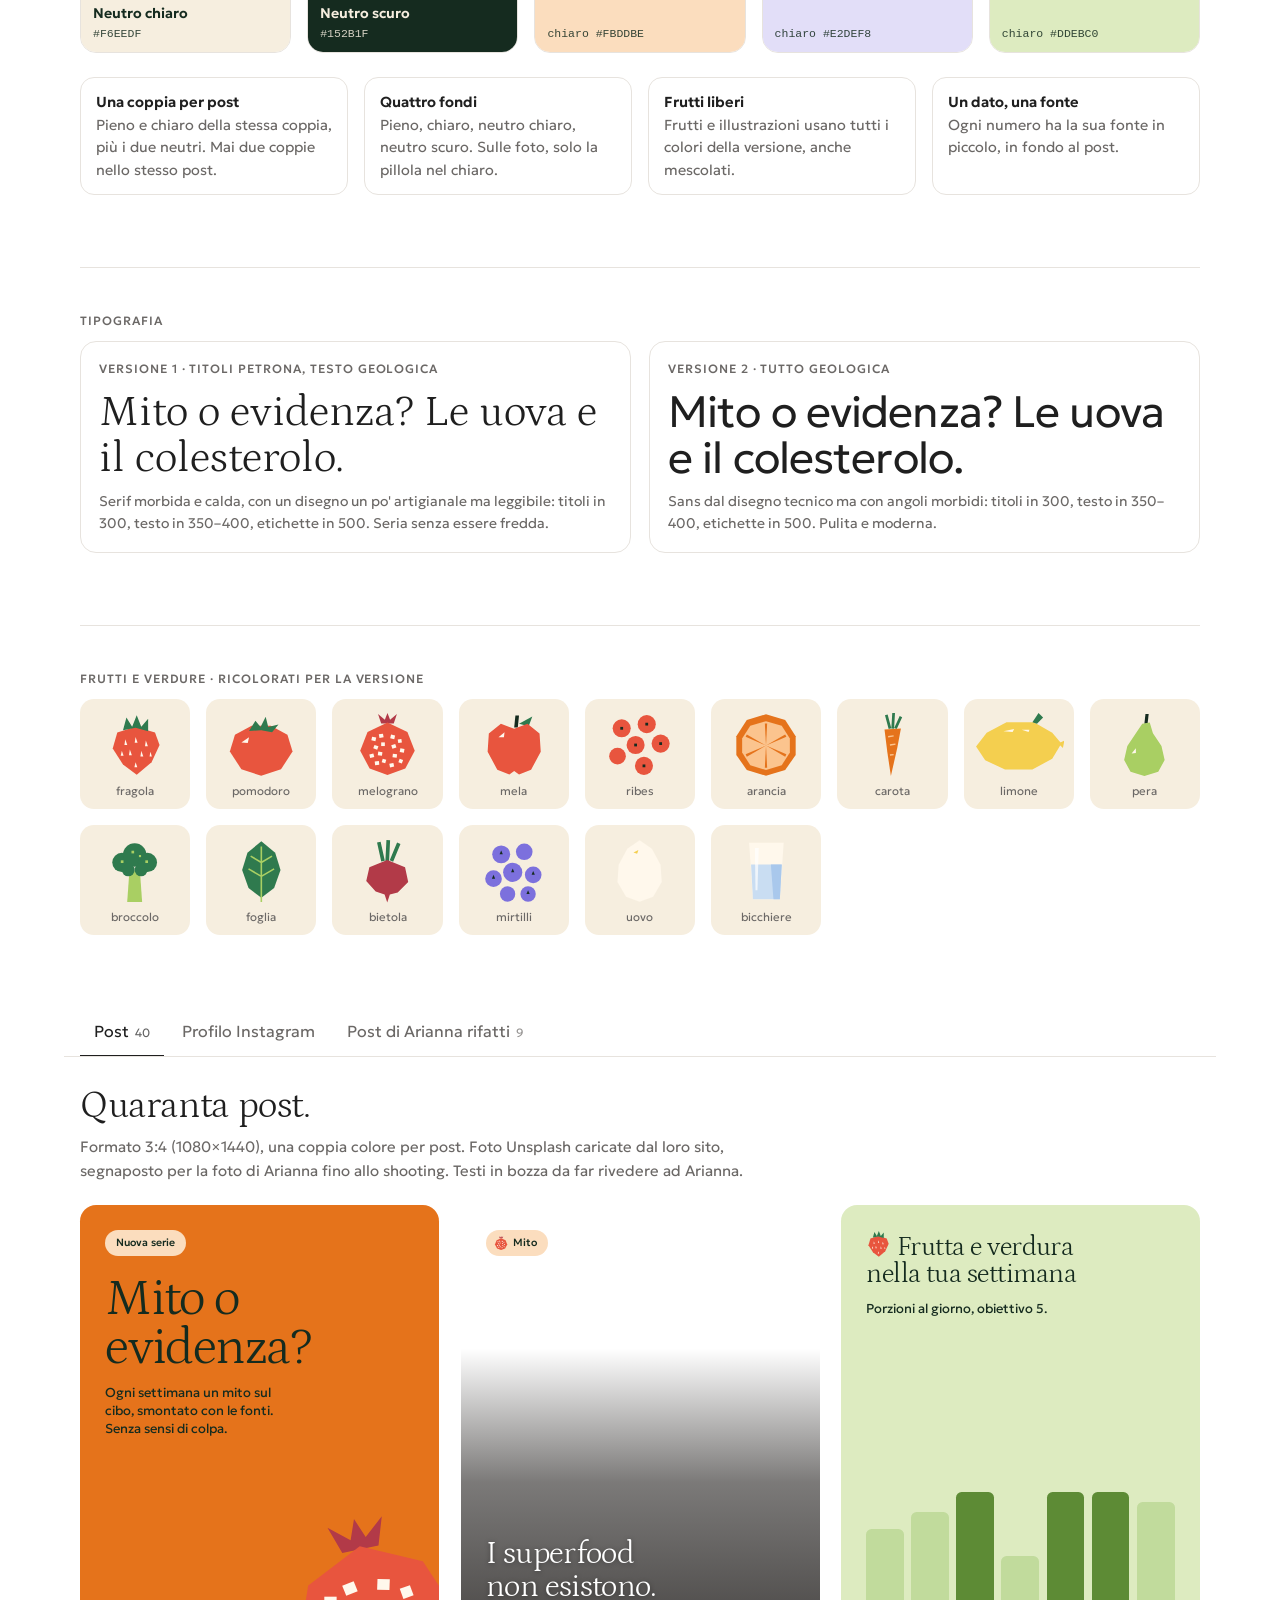
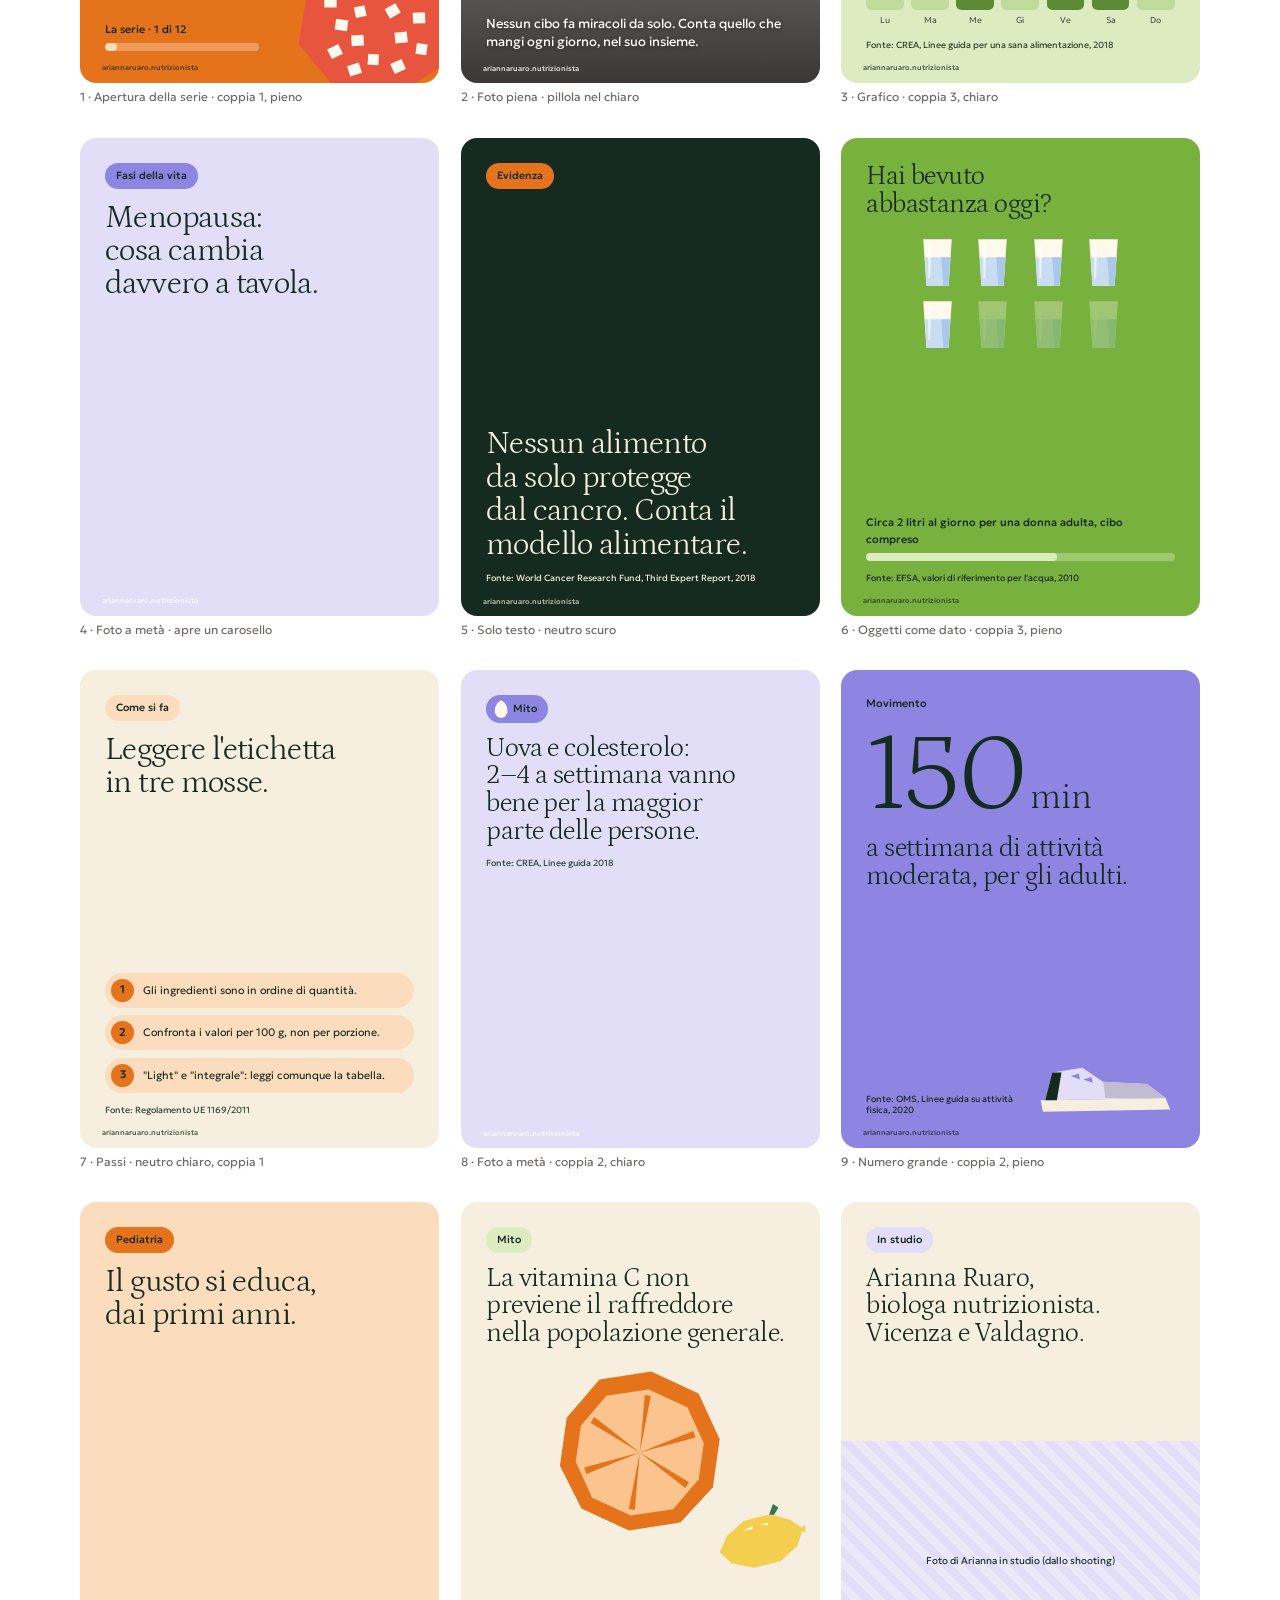
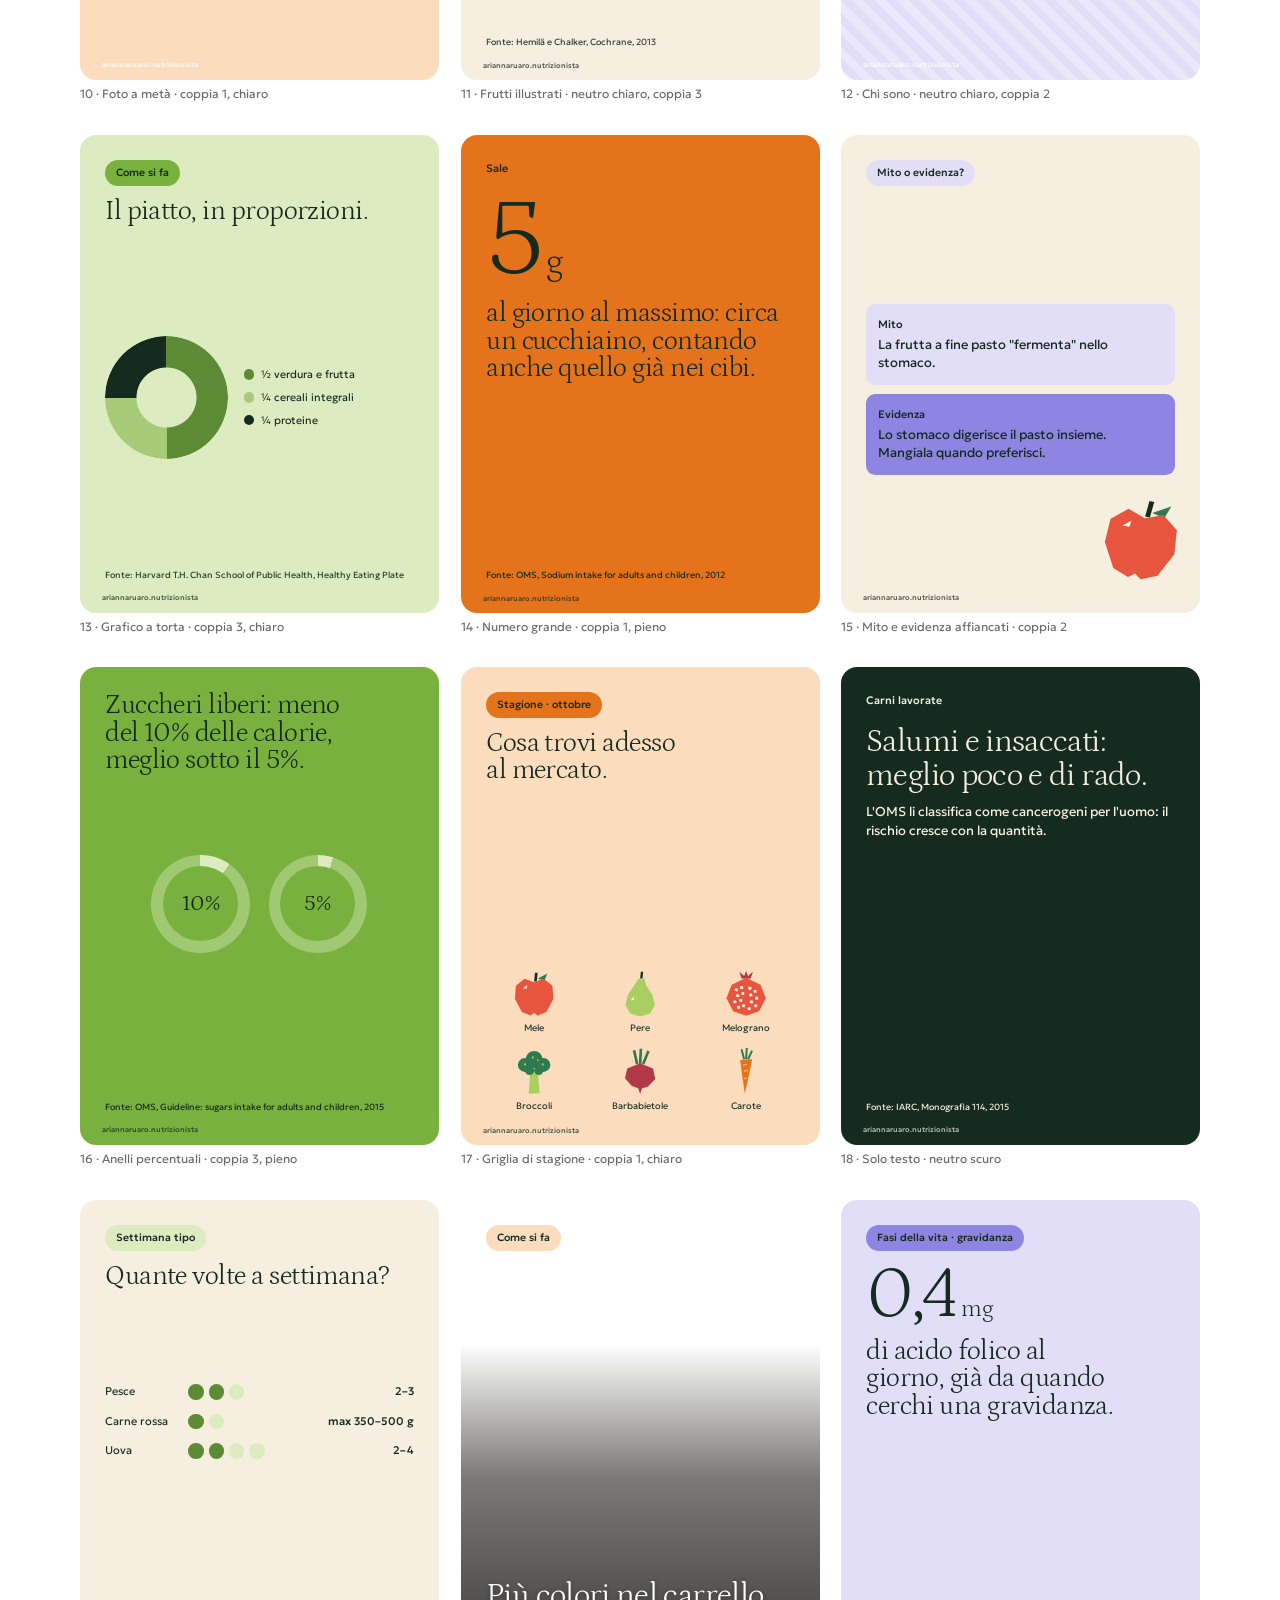
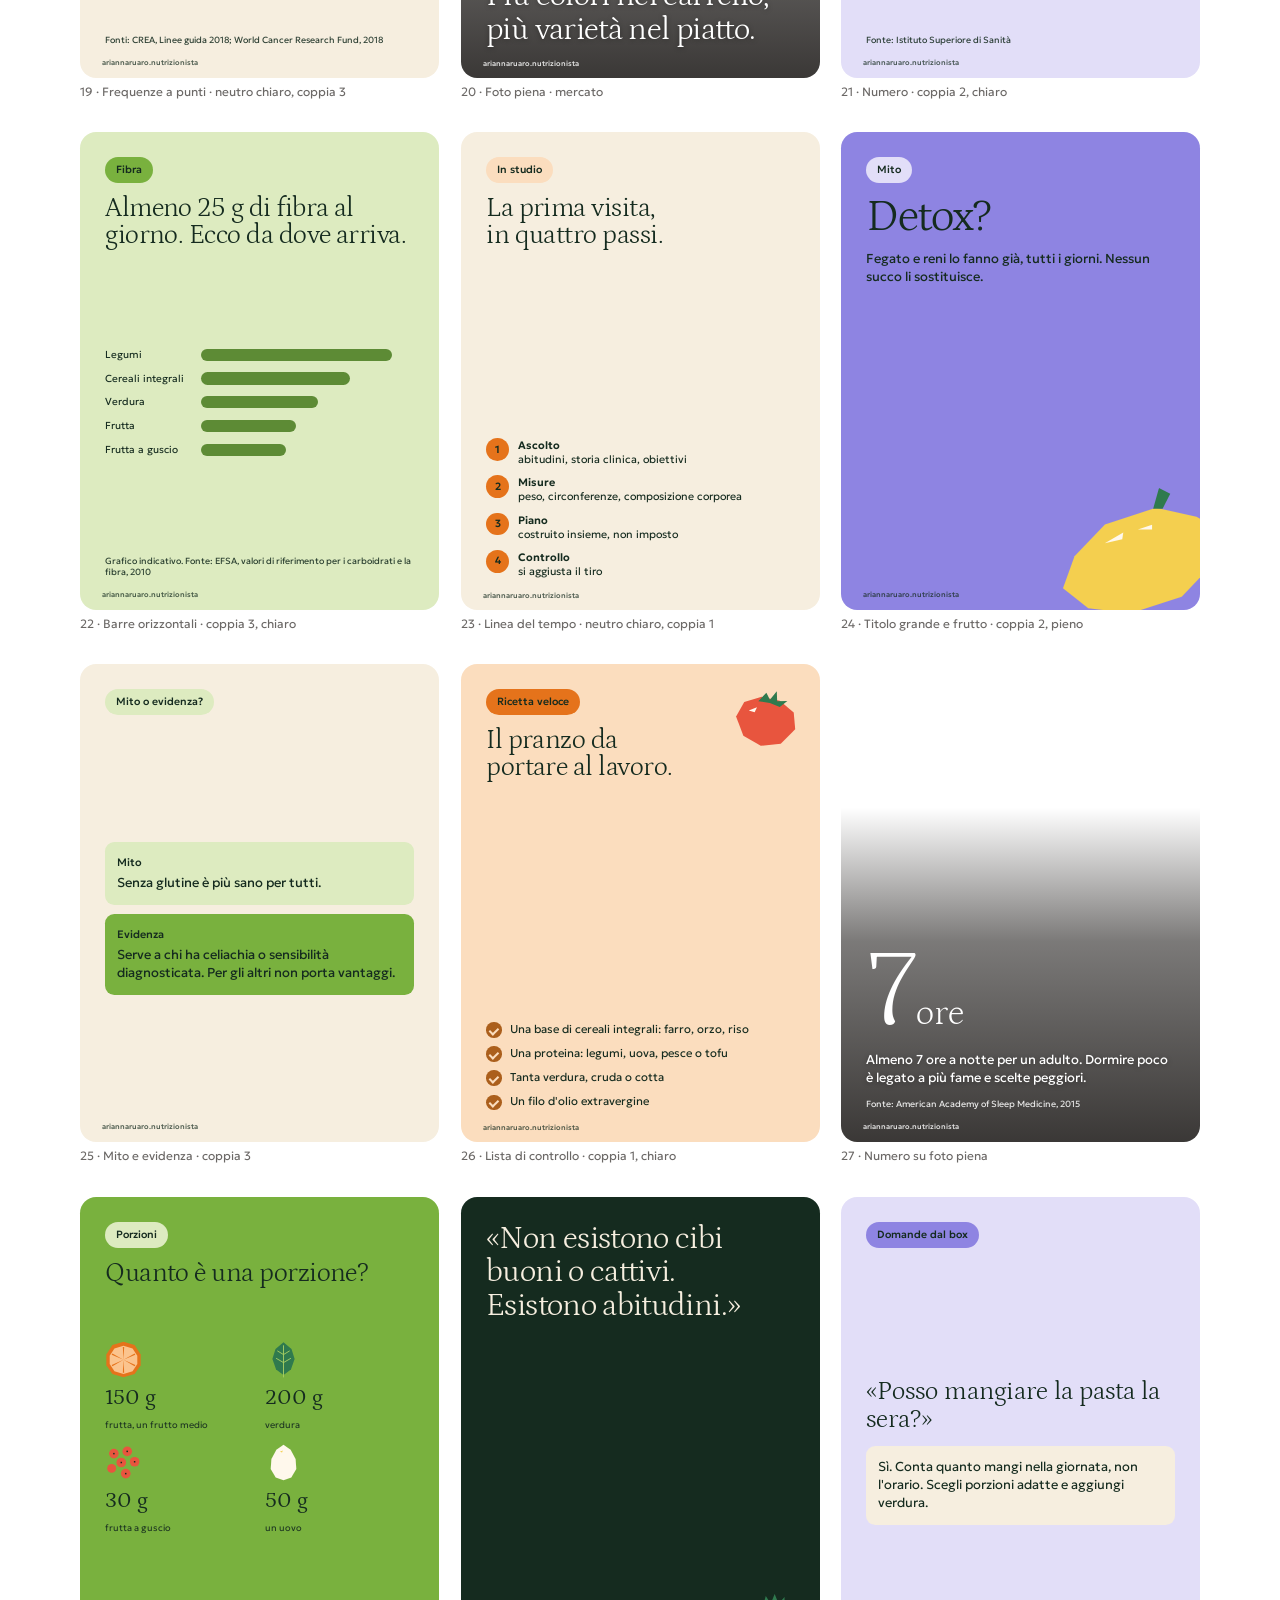
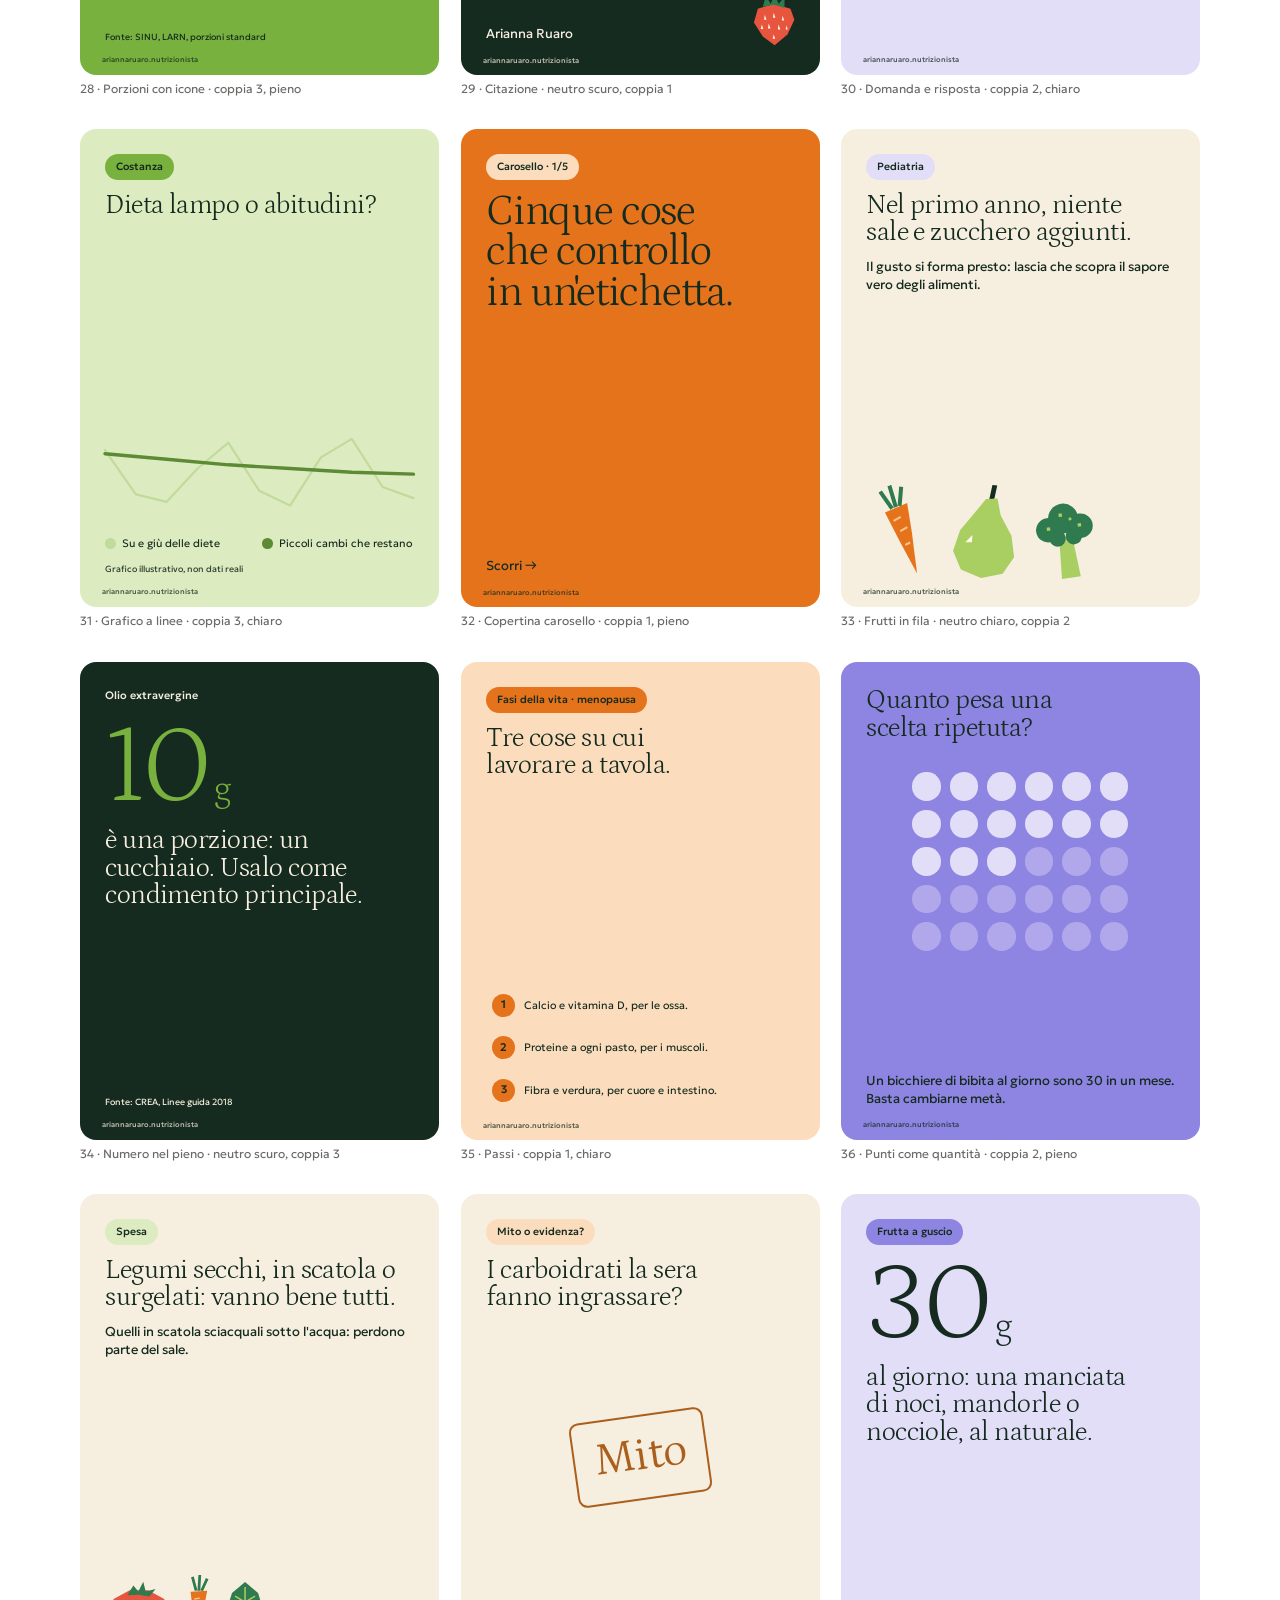
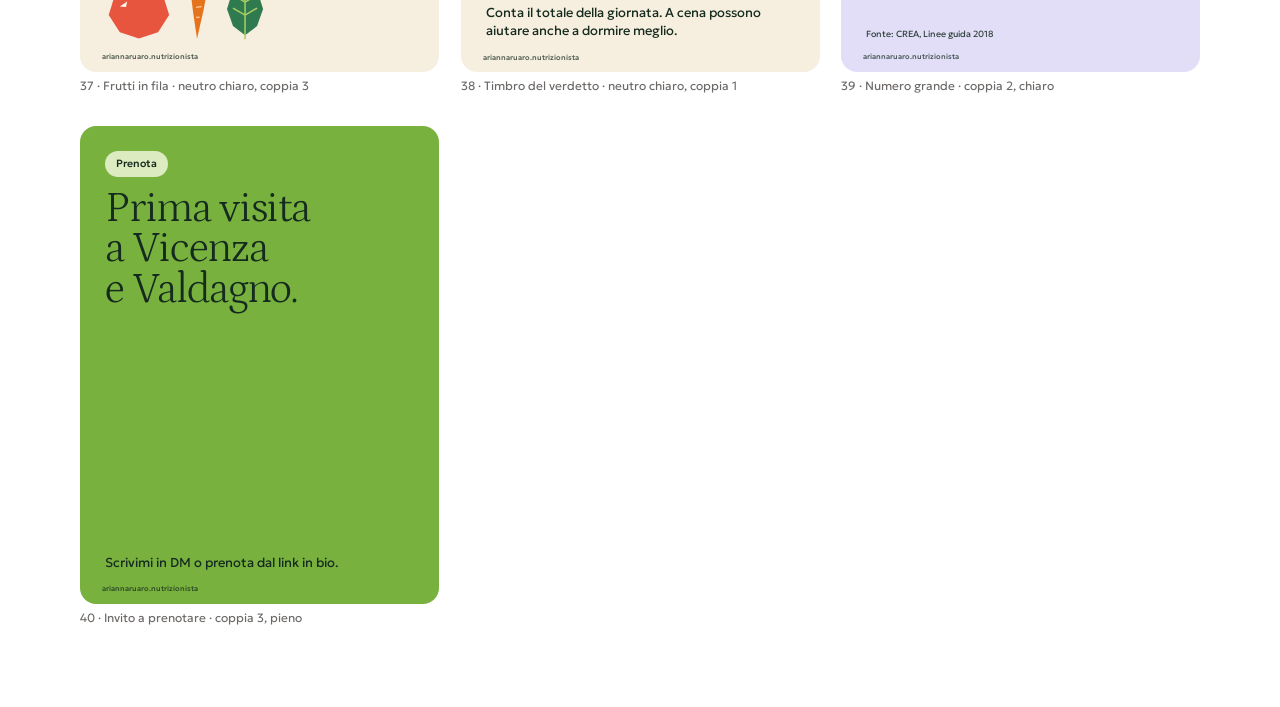
==== commit 4471962f: "Fragola a secco visibile su entrambi i lati Rilievo sul retro, incavo specchiato sul fronte, un po' " ====
--- a/index.html
+++ b/index.html
@@ -106,6 +106,10 @@
 .perf::before{top:-1.6cqw}.perf::after{bottom:-1.6cqw}
 
 .stage.vert{width:280px}
+.stamp{position:absolute!important;left:50%;top:50%;height:27.8cqw;width:auto;transform:translate(-50%,-50%);z-index:1!important;overflow:visible}
+.stamp.v{height:36.53cqw}
+.stamp.R{transform:translate(-50%,-50%) scaleX(-1)}
+.face:not(.b) .stamp:not(.v){height:calc(27.8cqw * .85 / .86)}
 .fol2{width:80%}
 .fol2 span{display:block;width:max-content;white-space:nowrap;font-weight:300;line-height:.92;letter-spacing:-.03em}
 .stage.vert .bc{aspect-ratio:55/85}
@@ -339,6 +343,22 @@
 </head>
 <body>
 <svg width="0" height="0" style="position:absolute" aria-hidden="true"><defs>
+<symbol id="emb-sil" viewBox="-4 -2 108 114" overflow="visible"><g filter="url(#secco-l)"><path d="M18 34 L50 24 L84 34 L92 56 L78 86 L52 108 L28 90 L10 62 Z M28 30 L34 8 L44 24 L52 4 L60 24 L72 10 L72 32 L50 26 Z"/></g></symbol>
+<filter id="secco-l" x="-15%" y="-15%" width="130%" height="130%" color-interpolation-filters="sRGB">
+<feGaussianBlur in="SourceAlpha" stdDeviation="1.2" result="a"/>
+<feOffset in="a" dx="1.2" dy="1.2" result="ao"/><feComposite in="a" in2="ao" operator="arithmetic" k2="1" k3="-1" result="hi"/>
+<feOffset in="a" dx="-1.2" dy="-1.2" result="ai"/><feComposite in="a" in2="ai" operator="arithmetic" k2="1" k3="-1" result="lo"/>
+<feFlood flood-color="#fff" flood-opacity=".85"/><feComposite in2="hi" operator="in" result="H"/>
+<feFlood flood-color="#000" flood-opacity=".34"/><feComposite in2="lo" operator="in" result="L"/>
+<feMerge><feMergeNode in="L"/><feMergeNode in="H"/></feMerge></filter>
+<filter id="secco-r" x="-15%" y="-15%" width="130%" height="130%" color-interpolation-filters="sRGB">
+<feGaussianBlur in="SourceAlpha" stdDeviation="1.2" result="a"/>
+<feOffset in="a" dx="1.2" dy="1.2" result="ao"/><feComposite in="a" in2="ao" operator="arithmetic" k2="1" k3="-1" result="hi"/>
+<feOffset in="a" dx="-1.2" dy="-1.2" result="ai"/><feComposite in="a" in2="ai" operator="arithmetic" k2="1" k3="-1" result="lo"/>
+<feFlood flood-color="#fff" flood-opacity=".7"/><feComposite in2="lo" operator="in" result="H"/>
+<feFlood flood-color="#000" flood-opacity=".34"/><feComposite in2="hi" operator="in" result="L"/>
+<feMerge><feMergeNode in="L"/><feMergeNode in="H"/></feMerge></filter>
+<symbol id="emb-sil-r" viewBox="-4 -2 108 114" overflow="visible"><g filter="url(#secco-r)"><path d="M18 34 L50 24 L84 34 L92 56 L78 86 L52 108 L28 90 L10 62 Z M28 30 L34 8 L44 24 L52 4 L60 24 L72 10 L72 32 L50 26 Z"/></g></symbol>
 <symbol id="emb-fragola" viewBox="-6 -6 112 124"><g filter="url(#secco)"><path d="M18 34 L50 24 L84 34 L92 56 L78 86 L52 108 L28 90 L10 62 Z"/><path d="M28 30 L34 8 L44 24 L52 4 L60 24 L72 10 L72 32 L50 26 Z"/></g><g filter="url(#secco-in)"><path d="M32 46l3.5 10h-5z"/><path d="M50 42l3.5 10h-5z"/><path d="M68 48l3.5 10h-5z"/><path d="M40 64l3.5 10h-5z"/><path d="M60 66l3.5 10h-5z"/><path d="M50 86l3 9h-5z"/><path d="M26 66l3 9h-5z"/><path d="M76 68l2.5 8h-4z"/></g></symbol>
 <filter id="secco" x="-10%" y="-10%" width="120%" height="120%" color-interpolation-filters="sRGB">
 <feGaussianBlur in="SourceAlpha" stdDeviation="1.1" result="a"/>
@@ -902,14 +922,14 @@
  return '<svg class="tear" viewBox="0 0 100 100" preserveAspectRatio="none" style="height:100%;width:100%;top:0"><polygon points="0,100 '+pts.join(' ')+' 100,100" style="fill:'+col+'"/></svg>'}
 function tearTop(seed,bot,col){const r=rnd(seed);let pts=[];for(let x=100;x>=0;x-=4){pts.push(x+','+(bot+(r()-.5)*7+Math.sin(x/14)*3).toFixed(1))}
  return '<svg class="tear" viewBox="0 0 100 100" preserveAspectRatio="none" style="height:100%;width:100%;top:0"><polygon points="0,0 100,0 '+pts.join(' ')+'" style="fill:'+col+'"/></svg>'}
-const back=()=>'<div class="face b" style="background:var(--paper);color:var(--ink);padding:7cqw 7.5cqw 6.5cqw"><p class="wm sm2">'+D.nome+'</p><p class="bk-r" style="margin-top:.6cqw;font-size:3.4cqw;letter-spacing:.01em">'+D.ruolo+'</p><div class="bk-cols" style="margin-top:auto">'+D.centri.map(c=>'<div><p>'+c[0]+'</p><p>'+c[1]+'</p><p>'+c[2]+'</p><p>'+c[3]+'</p></div>').join('')+'</div></div>';
-const front=(bg,fg,cls)=>'<div class="face '+cls+'" style="background:'+bg+';color:'+fg+';align-items:center;justify-content:center;text-align:center;padding:7cqw"><div class="fol" style="width:74%"><span class="wm big">'+D.nome+'</span></div><p class="bk-r" style="margin-top:1.6cqw;font-size:3.8cqw;letter-spacing:.01em">'+D.ruolo+'</p><p class="bk-r" style="margin-top:.5cqw;font-size:3.2cqw;letter-spacing:.02em;opacity:.85">'+D.mail+'</p></div>';
+const back=()=>'<div class="face b" style="background:var(--paper);color:var(--ink);padding:7cqw 7.5cqw 6.5cqw"><svg class="stamp" viewBox="-4 -2 108 114" aria-hidden="true"><use href="#emb-sil"/></svg><p class="wm sm2">'+D.nome+'</p><p class="bk-r" style="margin-top:.6cqw;font-size:3.4cqw;letter-spacing:.01em">'+D.ruolo+'</p><div class="bk-cols" style="margin-top:auto">'+D.centri.map(c=>'<div><p>'+c[0]+'</p><p>'+c[1]+'</p><p>'+c[2]+'</p><p>'+c[3]+'</p></div>').join('')+'</div></div>';
+const front=(bg,fg,cls)=>'<div class="face '+cls+'" style="background:'+bg+';color:'+fg+';align-items:center;justify-content:center;text-align:center;padding:7cqw"><svg class="stamp R" viewBox="-4 -2 108 114" aria-hidden="true"><use href="#emb-sil-r"/></svg><div class="fol" style="width:74%"><span class="wm big">'+D.nome+'</span></div><p class="bk-r" style="margin-top:1.6cqw;font-size:3.8cqw;letter-spacing:.01em">'+D.ruolo+'</p><p class="bk-r" style="margin-top:.5cqw;font-size:3.2cqw;letter-spacing:.02em;opacity:.85">'+D.mail+'</p></div>';
 const CARDS=[
  {n:'Versione 1',d:'Fronte e retro nel neutro chiaro.',f:()=>front('var(--paper)','var(--ink)',''),b:back},
  {n:'Versione 2',d:'Fronte nel pieno con testo chiaro e nome leggero; retro nel neutro chiaro.',f:()=>front('var(--cd)','var(--paper)','lite'),b:back},
  {v:1,n:'Verticale',d:'55 × 85 mm. Nome e cognome in alto, ruolo e mail in basso a destra. Dietro: nome e ruolo in alto, i due centri in basso.',
-  f:()=>'<div class="face x" style="background:var(--paper);color:var(--ink)"><div class="in" style="inset:8cqw"><div class="fol2"><span class="wm">Arianna</span><span class="wm">Ruaro</span></div><div style="margin-top:auto;text-align:right"><p class="bk-n" style="font-size:5.4cqw;font-weight:500">'+D.ruolo+'</p><p class="bk-r" style="font-size:4.6cqw;margin-top:1.6cqw">'+D.mail+'</p></div></div></div>',
-  b:()=>'<div class="face b x" style="background:var(--paper);color:var(--ink)"><div class="in" style="inset:8cqw"><p class="bk-n" style="font-size:6cqw">'+D.nome+'</p><p class="bk-r" style="font-size:4.6cqw;margin-top:.3cqw">'+D.ruolo+'</p><div class="vcent" style="margin:auto 0 0">'+D.centri.map(c=>'<div><p><b>'+c[0]+'</b></p><p>'+c[1]+'</p><p>'+c[2]+'</p><p>'+c[3]+'</p></div>').join('')+'</div></div></div>'}
+  f:()=>'<div class="face x" style="background:var(--paper);color:var(--ink)"><svg class="stamp v R" viewBox="-4 -2 108 114" aria-hidden="true"><use href="#emb-sil-r"/></svg><div class="in" style="inset:8cqw"><div class="fol2"><span class="wm">Arianna</span><span class="wm">Ruaro</span></div><div style="margin-top:auto;text-align:right"><p class="bk-n" style="font-size:5.4cqw;font-weight:500">'+D.ruolo+'</p><p class="bk-r" style="font-size:4.6cqw;margin-top:1.6cqw">'+D.mail+'</p></div></div></div>',
+  b:()=>'<div class="face b x" style="background:var(--paper);color:var(--ink)"><svg class="stamp v" viewBox="-4 -2 108 114" aria-hidden="true"><use href="#emb-sil"/></svg><div class="in" style="inset:8cqw"><p class="bk-n" style="font-size:6cqw">'+D.nome+'</p><p class="bk-r" style="font-size:4.6cqw;margin-top:.3cqw">'+D.ruolo+'</p><div class="vcent" style="margin:auto 0 0">'+D.centri.map(c=>'<div><p><b>'+c[0]+'</b></p><p>'+c[1]+'</p><p>'+c[2]+'</p><p>'+c[3]+'</p></div>').join('')+'</div></div></div>'}
 ];
 function fitName(){document.querySelectorAll('.fol2').forEach(f=>{const sp=[...f.children];sp.forEach(x=>x.style.fontSize='100px');const w=f.clientWidth;if(!w)return;const k=Math.min(...sp.map(x=>w/x.scrollWidth));sp.forEach(x=>x.style.fontSize=(100*k*.995)+'px')});document.querySelectorAll('.frow:not(.sm),.xp').forEach(r=>{r.style.fontSize='20px';r.style.width='max-content';const w=r.parentElement.clientWidth,ww=r.scrollWidth;r.style.width='';if(w&&ww)r.style.fontSize=(20*w/ww*.99)+'px'});document.querySelectorAll('.fol').forEach(f=>{const sp=f.firstElementChild;sp.style.fontSize='100px';const w=f.clientWidth;if(w)sp.style.fontSize=(100*w/sp.scrollWidth*.995)+'px'});document.querySelectorAll('.bigname').forEach(bn=>{const sp=[...bn.children];sp.forEach(x=>x.style.fontSize='100px');const h=bn.clientHeight;if(!h)return;const k=Math.min(...sp.map(x=>h/x.scrollHeight));sp.forEach(x=>x.style.fontSize=(100*k*0.99)+'px')})}
 function drag(st,bc){let ry=-14,rx=6,sx=0,sy=0,bx=0,by=0,moved=false,down=false;const set=()=>bc.style.transform='rotateX('+rx+'deg) rotateY('+ry+'deg)';set();
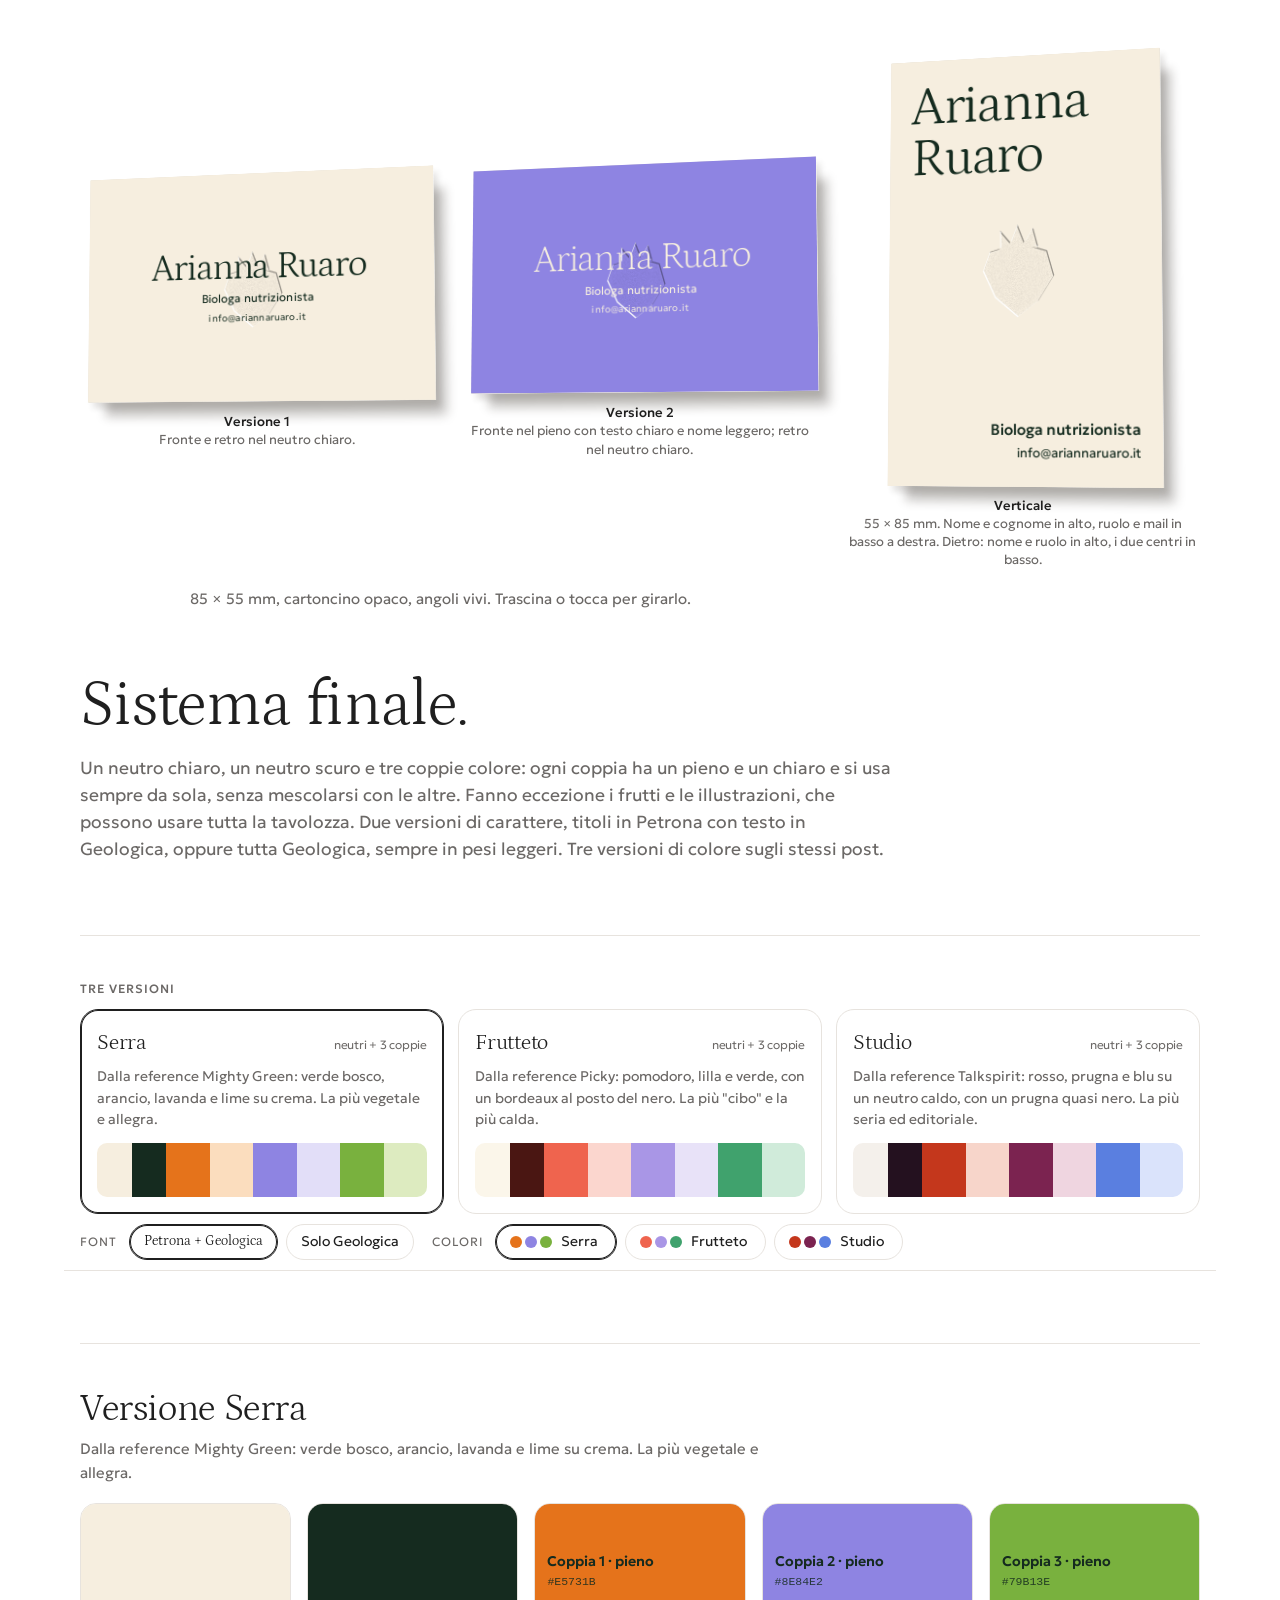
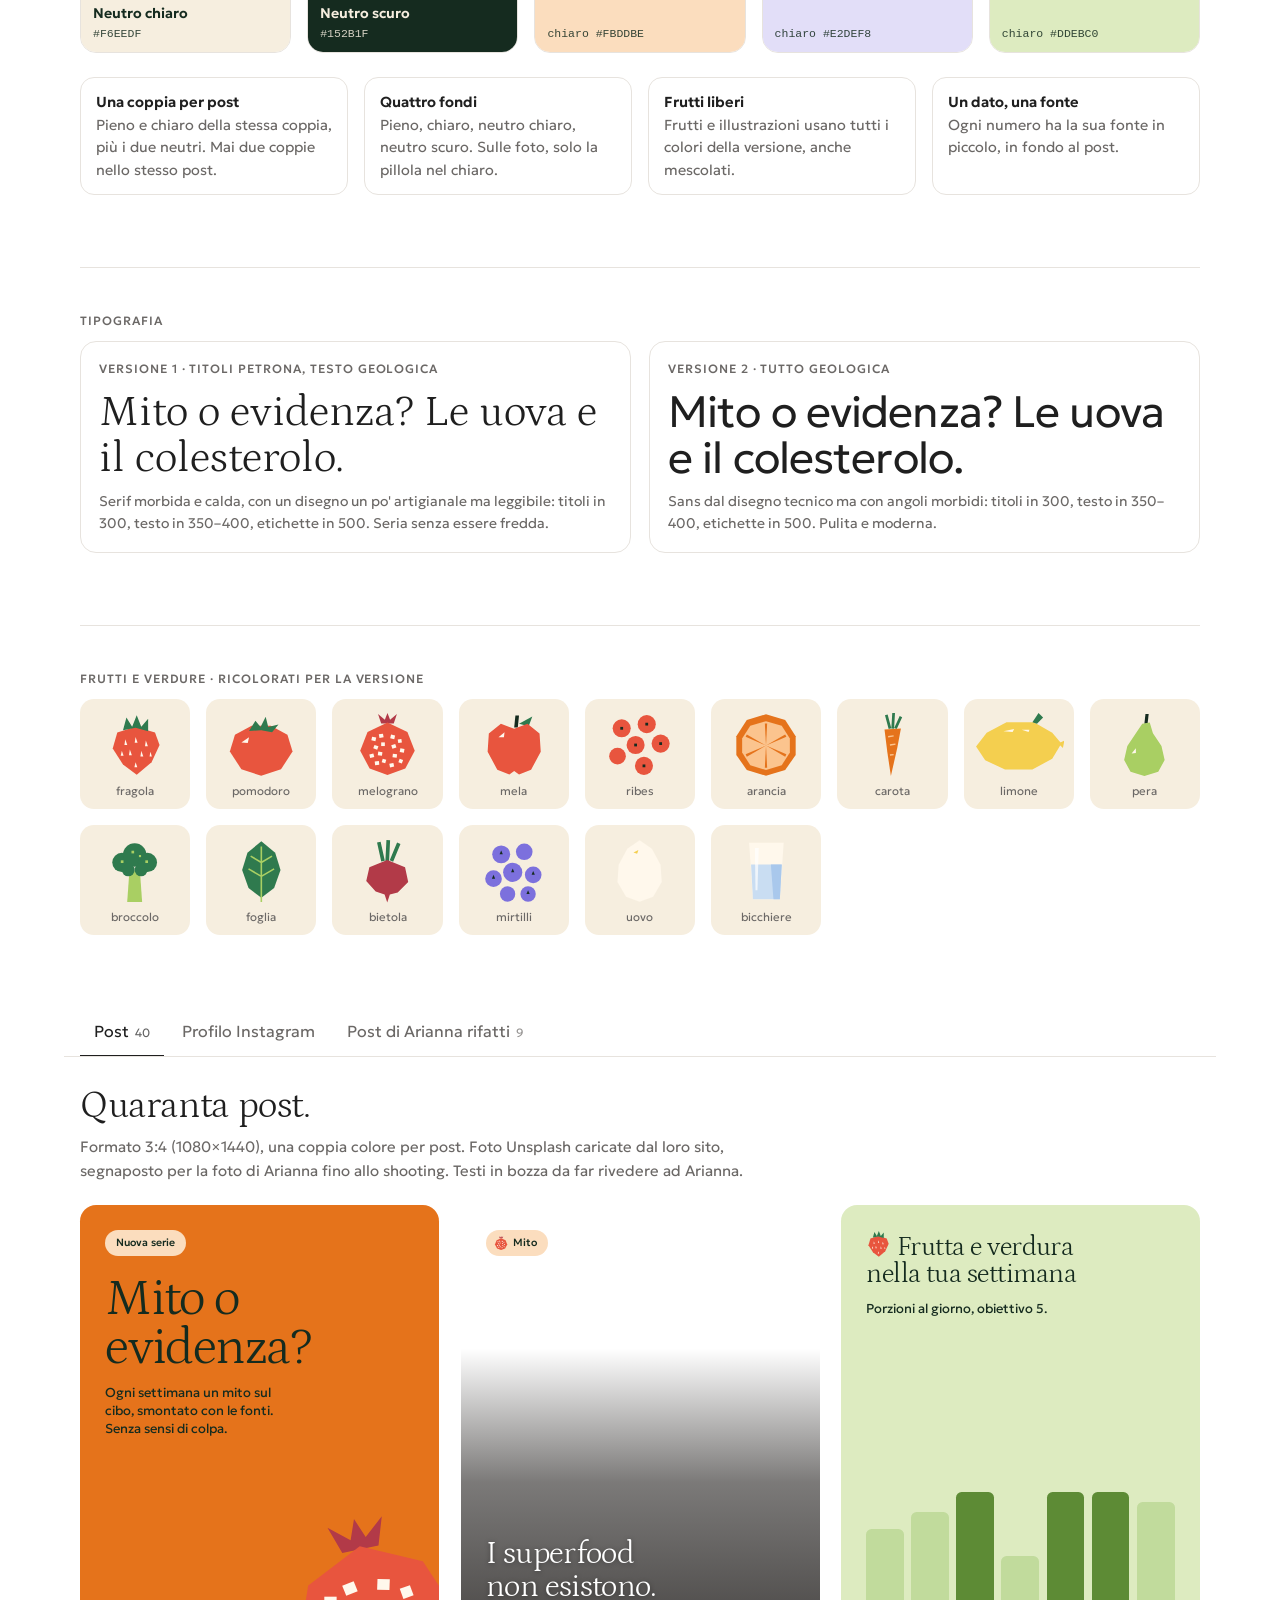
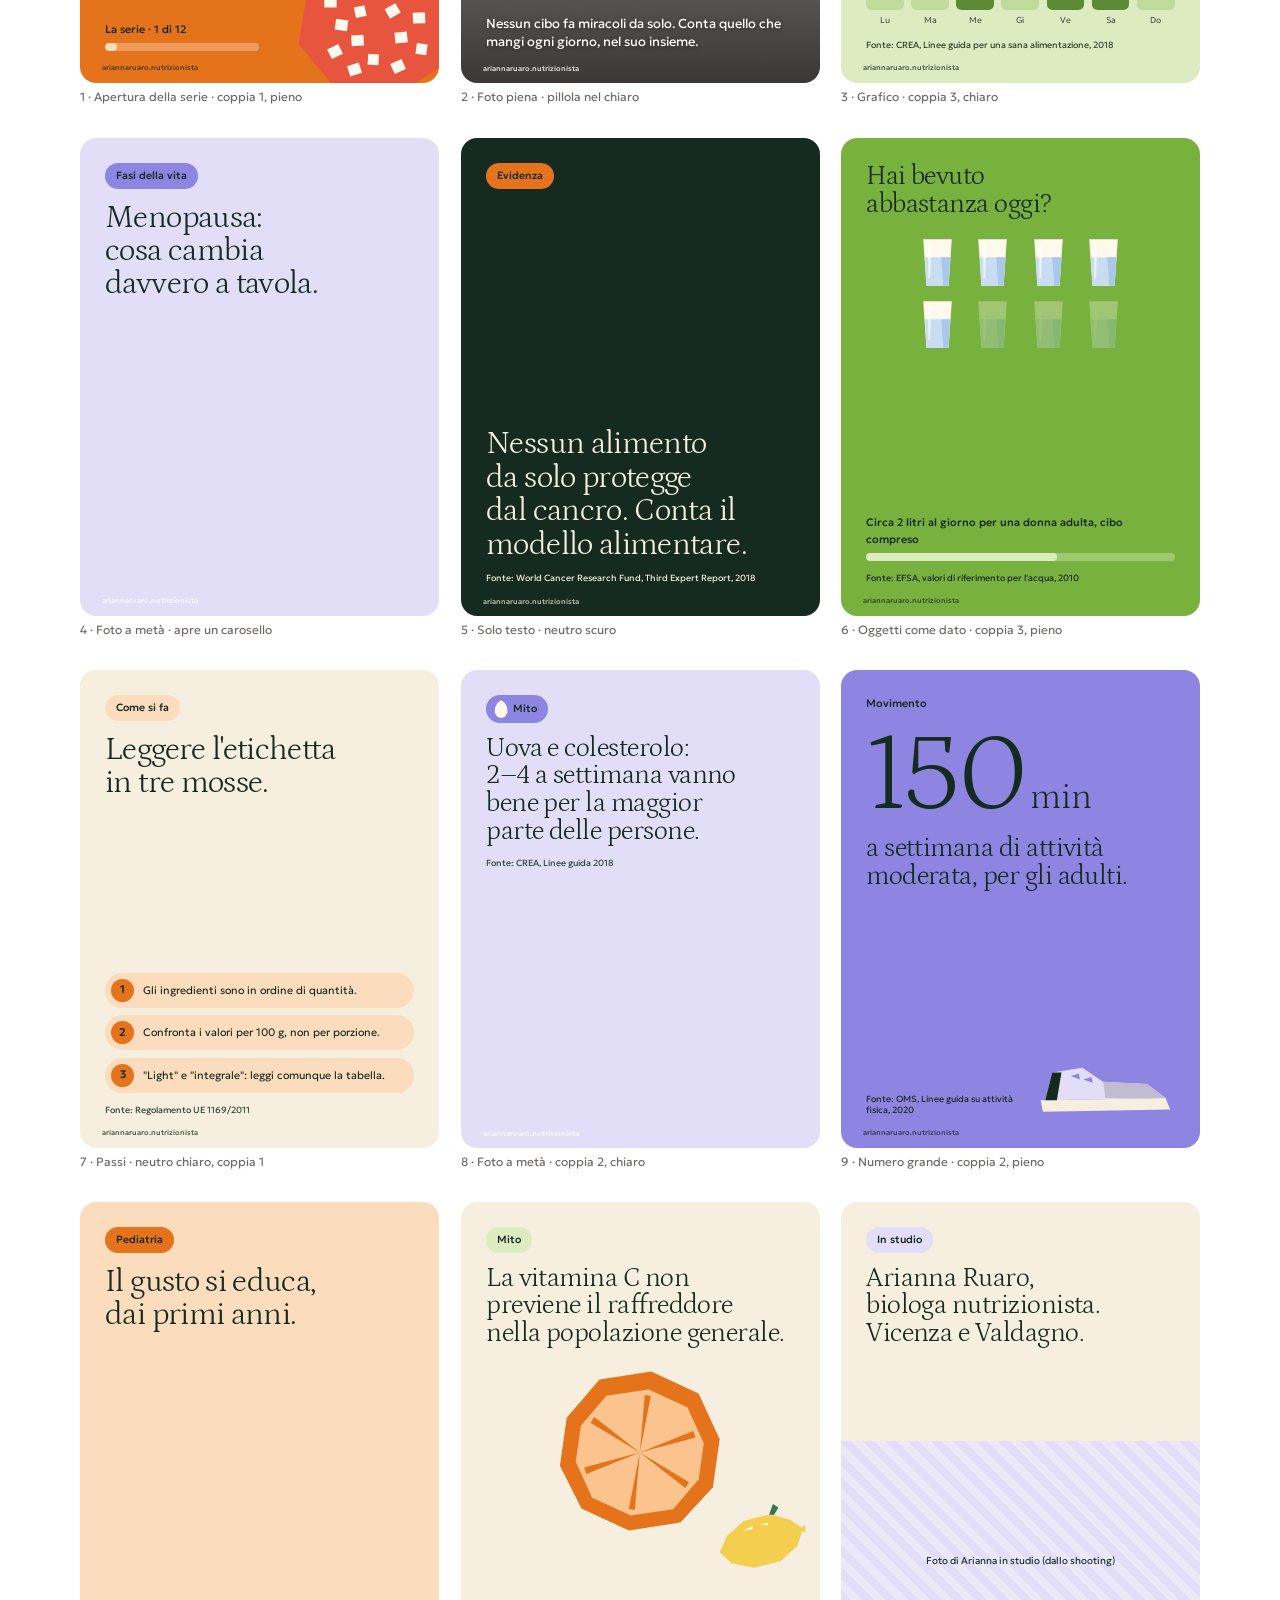
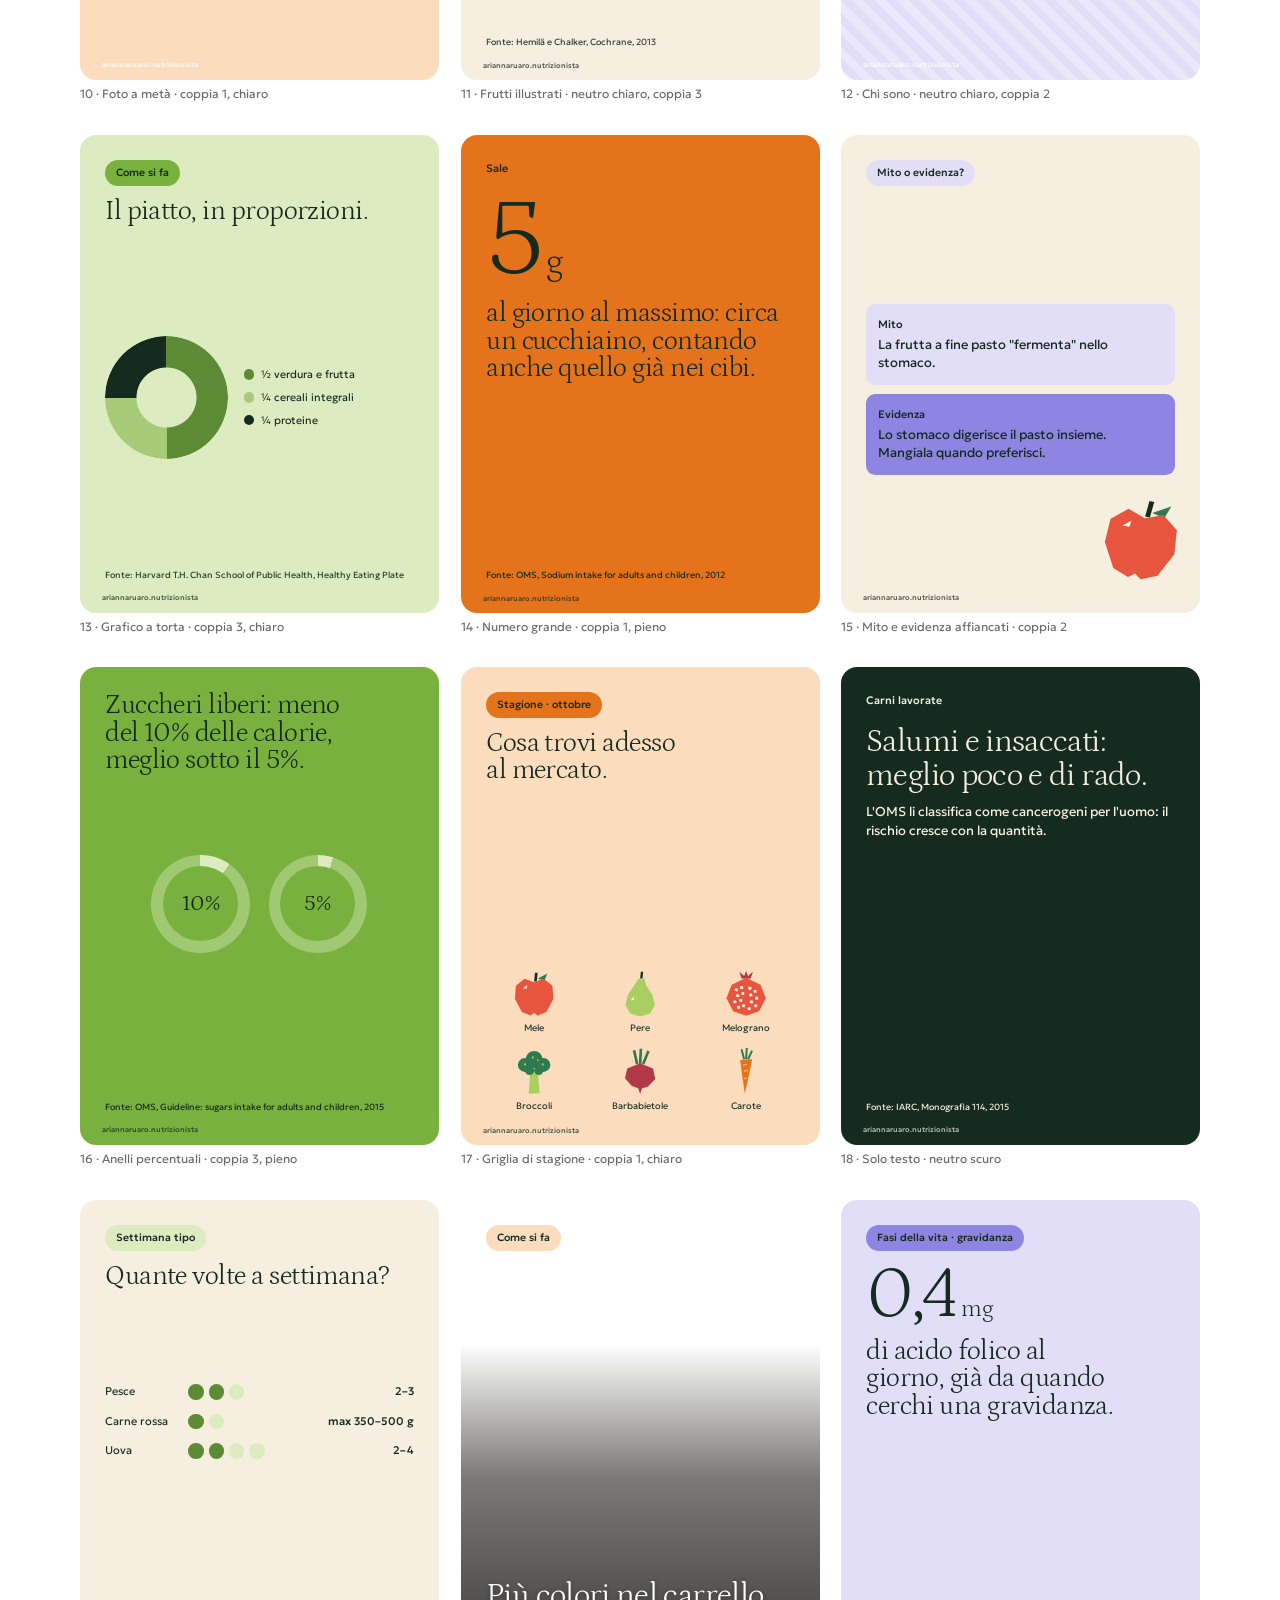
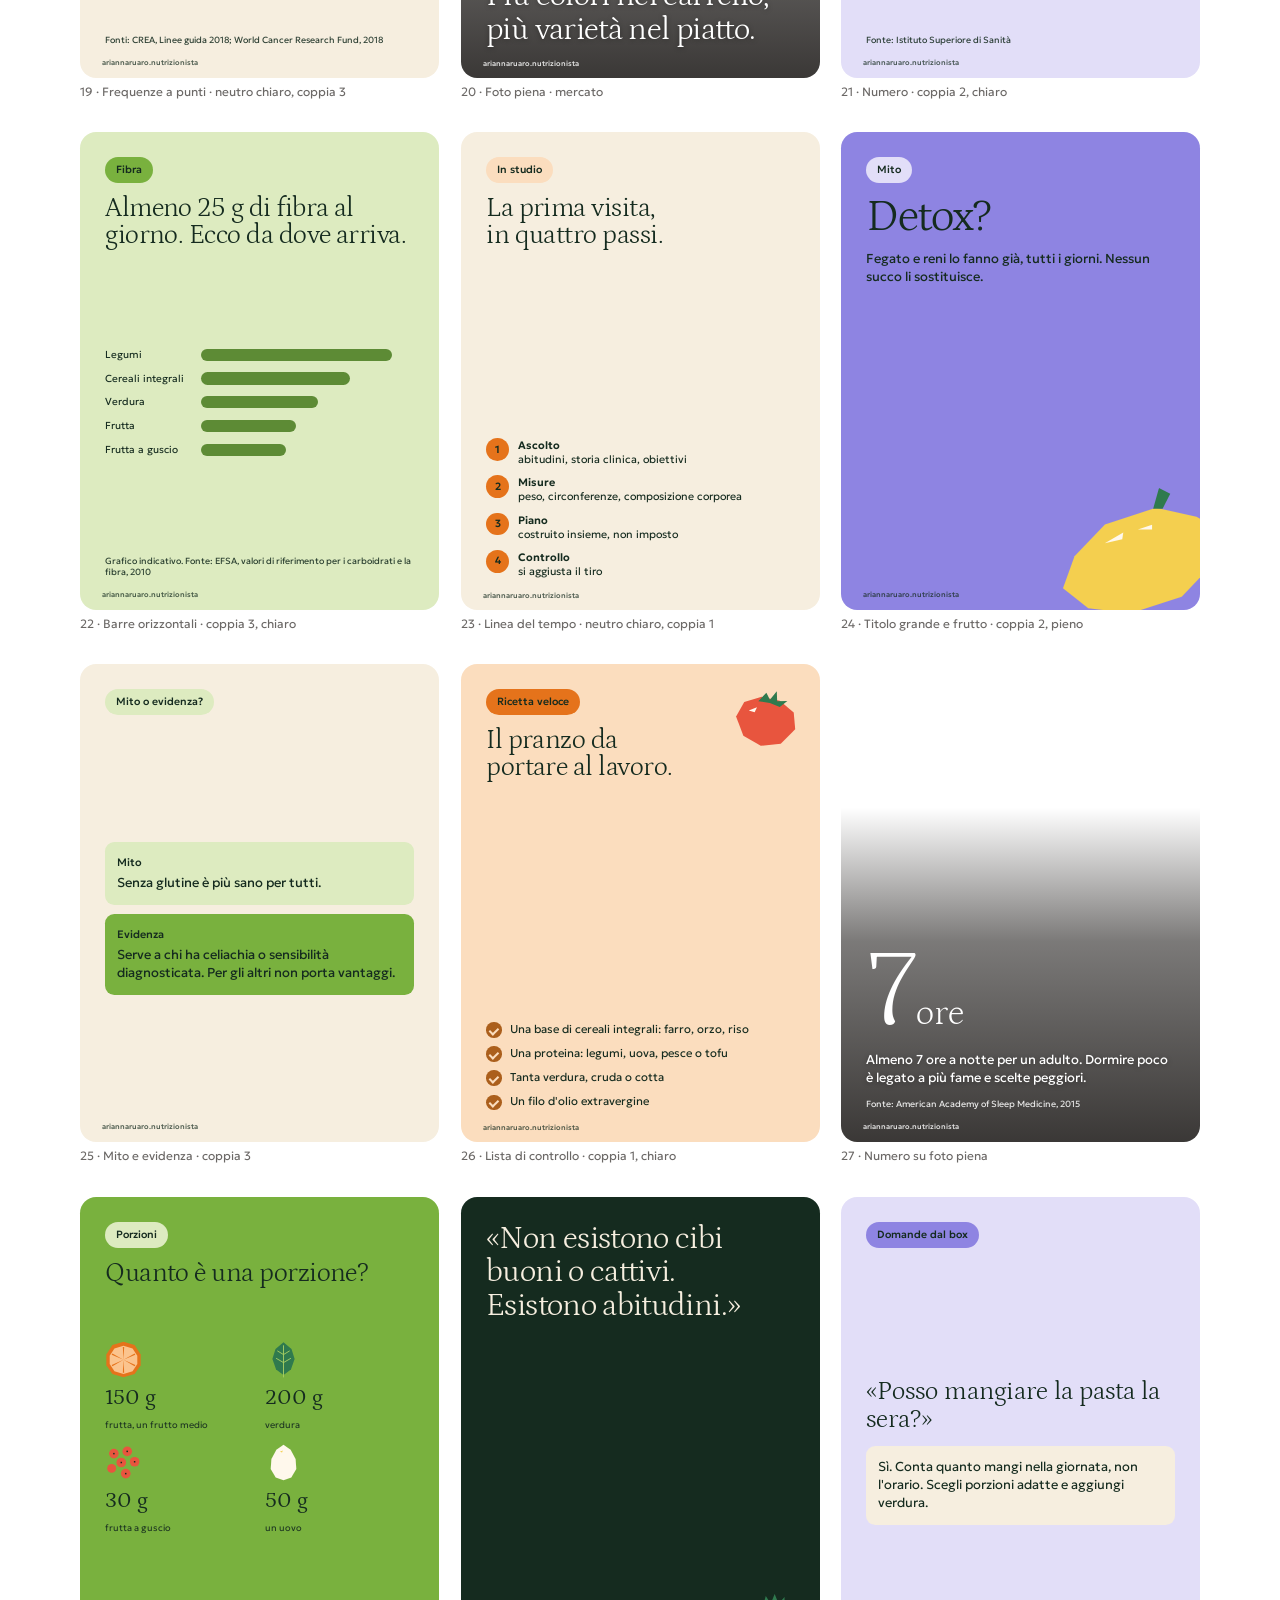
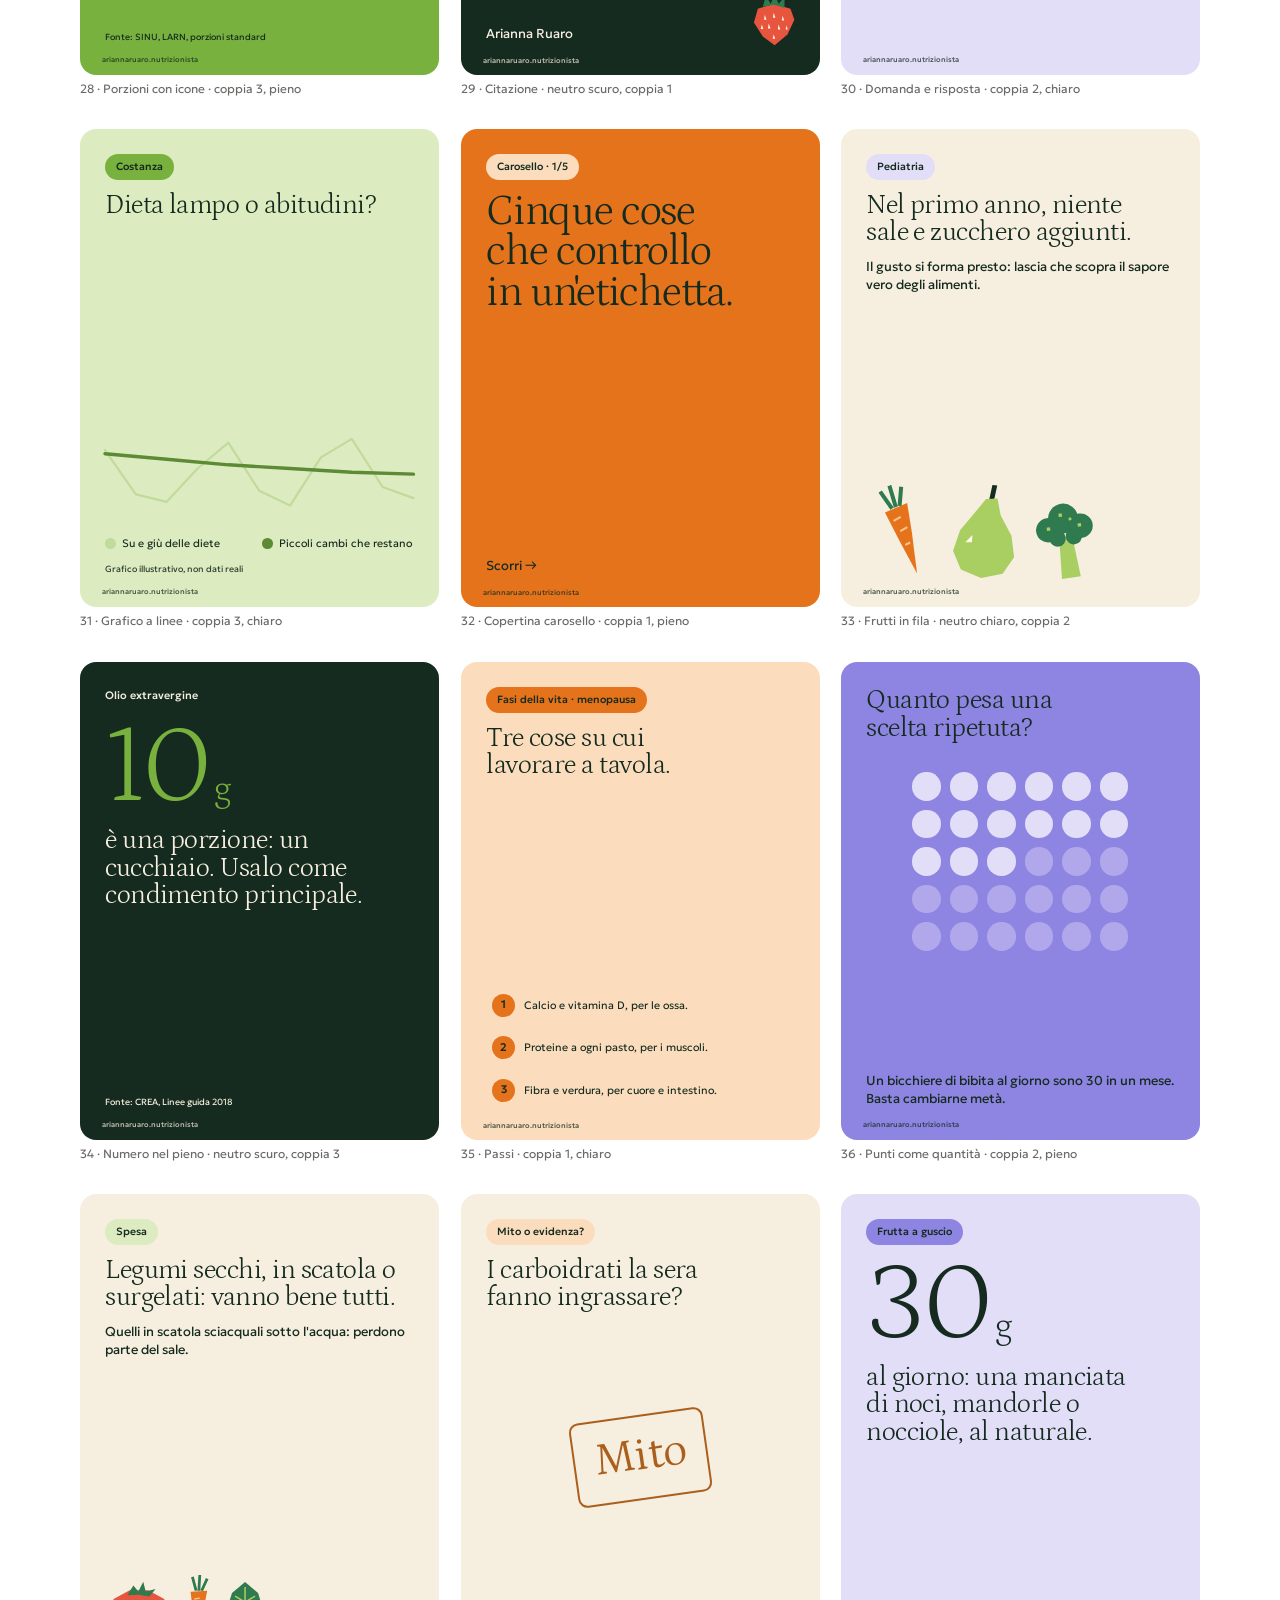
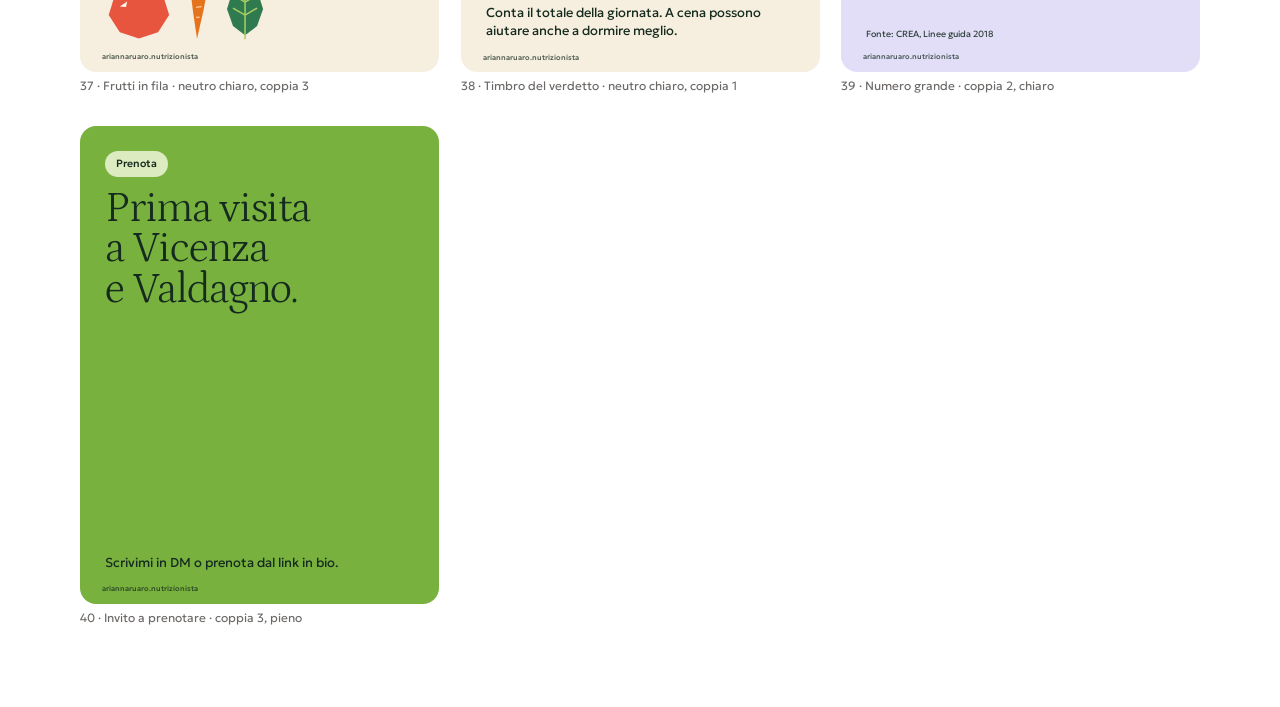
==== commit 04433520: "Fragola a secco più nitida, con la grana della carta pressata Co-Authored-By: Claude Opus 5.5 <norep" ====
--- a/index.html
+++ b/index.html
@@ -345,19 +345,31 @@
 <svg width="0" height="0" style="position:absolute" aria-hidden="true"><defs>
 <symbol id="emb-sil" viewBox="-4 -2 108 114" overflow="visible"><g filter="url(#secco-l)"><path d="M18 34 L50 24 L84 34 L92 56 L78 86 L52 108 L28 90 L10 62 Z M28 30 L34 8 L44 24 L52 4 L60 24 L72 10 L72 32 L50 26 Z"/></g></symbol>
 <filter id="secco-l" x="-15%" y="-15%" width="130%" height="130%" color-interpolation-filters="sRGB">
-<feGaussianBlur in="SourceAlpha" stdDeviation="1.2" result="a"/>
-<feOffset in="a" dx="1.2" dy="1.2" result="ao"/><feComposite in="a" in2="ao" operator="arithmetic" k2="1" k3="-1" result="hi"/>
-<feOffset in="a" dx="-1.2" dy="-1.2" result="ai"/><feComposite in="a" in2="ai" operator="arithmetic" k2="1" k3="-1" result="lo"/>
-<feFlood flood-color="#fff" flood-opacity=".85"/><feComposite in2="hi" operator="in" result="H"/>
-<feFlood flood-color="#000" flood-opacity=".34"/><feComposite in2="lo" operator="in" result="L"/>
-<feMerge><feMergeNode in="L"/><feMergeNode in="H"/></feMerge></filter>
+<feGaussianBlur in="SourceAlpha" stdDeviation=".55" result="a"/>
+<feOffset in="a" dx=".8" dy=".8" result="ao"/><feComposite in="a" in2="ao" operator="arithmetic" k2="1" k3="-1" result="hi"/>
+<feOffset in="a" dx="-.8" dy="-.8" result="ai"/><feComposite in="a" in2="ai" operator="arithmetic" k2="1" k3="-1" result="lo"/>
+<feTurbulence type="fractalNoise" baseFrequency="1.4" numOctaves="3" seed="5" result="n"/>
+<feColorMatrix in="n" values="0 0 0 0 0  0 0 0 0 0  0 0 0 0 0  0 0 0 1.6 -.45" result="na"/>
+<feComposite in="na" in2="SourceAlpha" operator="in" result="tex"/>
+<feGaussianBlur in="SourceAlpha" stdDeviation="2.2" result="soft"/><feComposite in="soft" in2="SourceAlpha" operator="arithmetic" k2="-1" k3="1" result="rim"/>
+<feFlood flood-color="#fff" flood-opacity=".9"/><feComposite in2="hi" operator="in" result="H"/>
+<feFlood flood-color="#000" flood-opacity=".38"/><feComposite in2="lo" operator="in" result="L"/>
+<feFlood flood-color="#000" flood-opacity=".07"/><feComposite in2="tex" operator="in" result="T"/>
+<feFlood flood-color="#fff" flood-opacity=".18"/><feComposite in2="rim" operator="in" result="R"/>
+<feMerge><feMergeNode in="T"/><feMergeNode in="R"/><feMergeNode in="L"/><feMergeNode in="H"/></feMerge></filter>
 <filter id="secco-r" x="-15%" y="-15%" width="130%" height="130%" color-interpolation-filters="sRGB">
-<feGaussianBlur in="SourceAlpha" stdDeviation="1.2" result="a"/>
-<feOffset in="a" dx="1.2" dy="1.2" result="ao"/><feComposite in="a" in2="ao" operator="arithmetic" k2="1" k3="-1" result="hi"/>
-<feOffset in="a" dx="-1.2" dy="-1.2" result="ai"/><feComposite in="a" in2="ai" operator="arithmetic" k2="1" k3="-1" result="lo"/>
-<feFlood flood-color="#fff" flood-opacity=".7"/><feComposite in2="lo" operator="in" result="H"/>
-<feFlood flood-color="#000" flood-opacity=".34"/><feComposite in2="hi" operator="in" result="L"/>
-<feMerge><feMergeNode in="L"/><feMergeNode in="H"/></feMerge></filter>
+<feGaussianBlur in="SourceAlpha" stdDeviation=".55" result="a"/>
+<feOffset in="a" dx=".8" dy=".8" result="ao"/><feComposite in="a" in2="ao" operator="arithmetic" k2="1" k3="-1" result="hi"/>
+<feOffset in="a" dx="-.8" dy="-.8" result="ai"/><feComposite in="a" in2="ai" operator="arithmetic" k2="1" k3="-1" result="lo"/>
+<feTurbulence type="fractalNoise" baseFrequency="1.4" numOctaves="3" seed="5" result="n"/>
+<feColorMatrix in="n" values="0 0 0 0 0  0 0 0 0 0  0 0 0 0 0  0 0 0 1.6 -.45" result="na"/>
+<feComposite in="na" in2="SourceAlpha" operator="in" result="tex"/>
+<feGaussianBlur in="SourceAlpha" stdDeviation="2.2" result="soft"/><feComposite in="soft" in2="SourceAlpha" operator="arithmetic" k2="-1" k3="1" result="rim"/>
+<feFlood flood-color="#fff" flood-opacity=".9"/><feComposite in2="lo" operator="in" result="H"/>
+<feFlood flood-color="#000" flood-opacity=".38"/><feComposite in2="hi" operator="in" result="L"/>
+<feFlood flood-color="#000" flood-opacity=".07"/><feComposite in2="tex" operator="in" result="T"/>
+<feFlood flood-color="#fff" flood-opacity=".18"/><feComposite in2="rim" operator="in" result="R"/>
+<feMerge><feMergeNode in="T"/><feMergeNode in="R"/><feMergeNode in="L"/><feMergeNode in="H"/></feMerge></filter>
 <symbol id="emb-sil-r" viewBox="-4 -2 108 114" overflow="visible"><g filter="url(#secco-r)"><path d="M18 34 L50 24 L84 34 L92 56 L78 86 L52 108 L28 90 L10 62 Z M28 30 L34 8 L44 24 L52 4 L60 24 L72 10 L72 32 L50 26 Z"/></g></symbol>
 <symbol id="emb-fragola" viewBox="-6 -6 112 124"><g filter="url(#secco)"><path d="M18 34 L50 24 L84 34 L92 56 L78 86 L52 108 L28 90 L10 62 Z"/><path d="M28 30 L34 8 L44 24 L52 4 L60 24 L72 10 L72 32 L50 26 Z"/></g><g filter="url(#secco-in)"><path d="M32 46l3.5 10h-5z"/><path d="M50 42l3.5 10h-5z"/><path d="M68 48l3.5 10h-5z"/><path d="M40 64l3.5 10h-5z"/><path d="M60 66l3.5 10h-5z"/><path d="M50 86l3 9h-5z"/><path d="M26 66l3 9h-5z"/><path d="M76 68l2.5 8h-4z"/></g></symbol>
 <filter id="secco" x="-10%" y="-10%" width="120%" height="120%" color-interpolation-filters="sRGB">
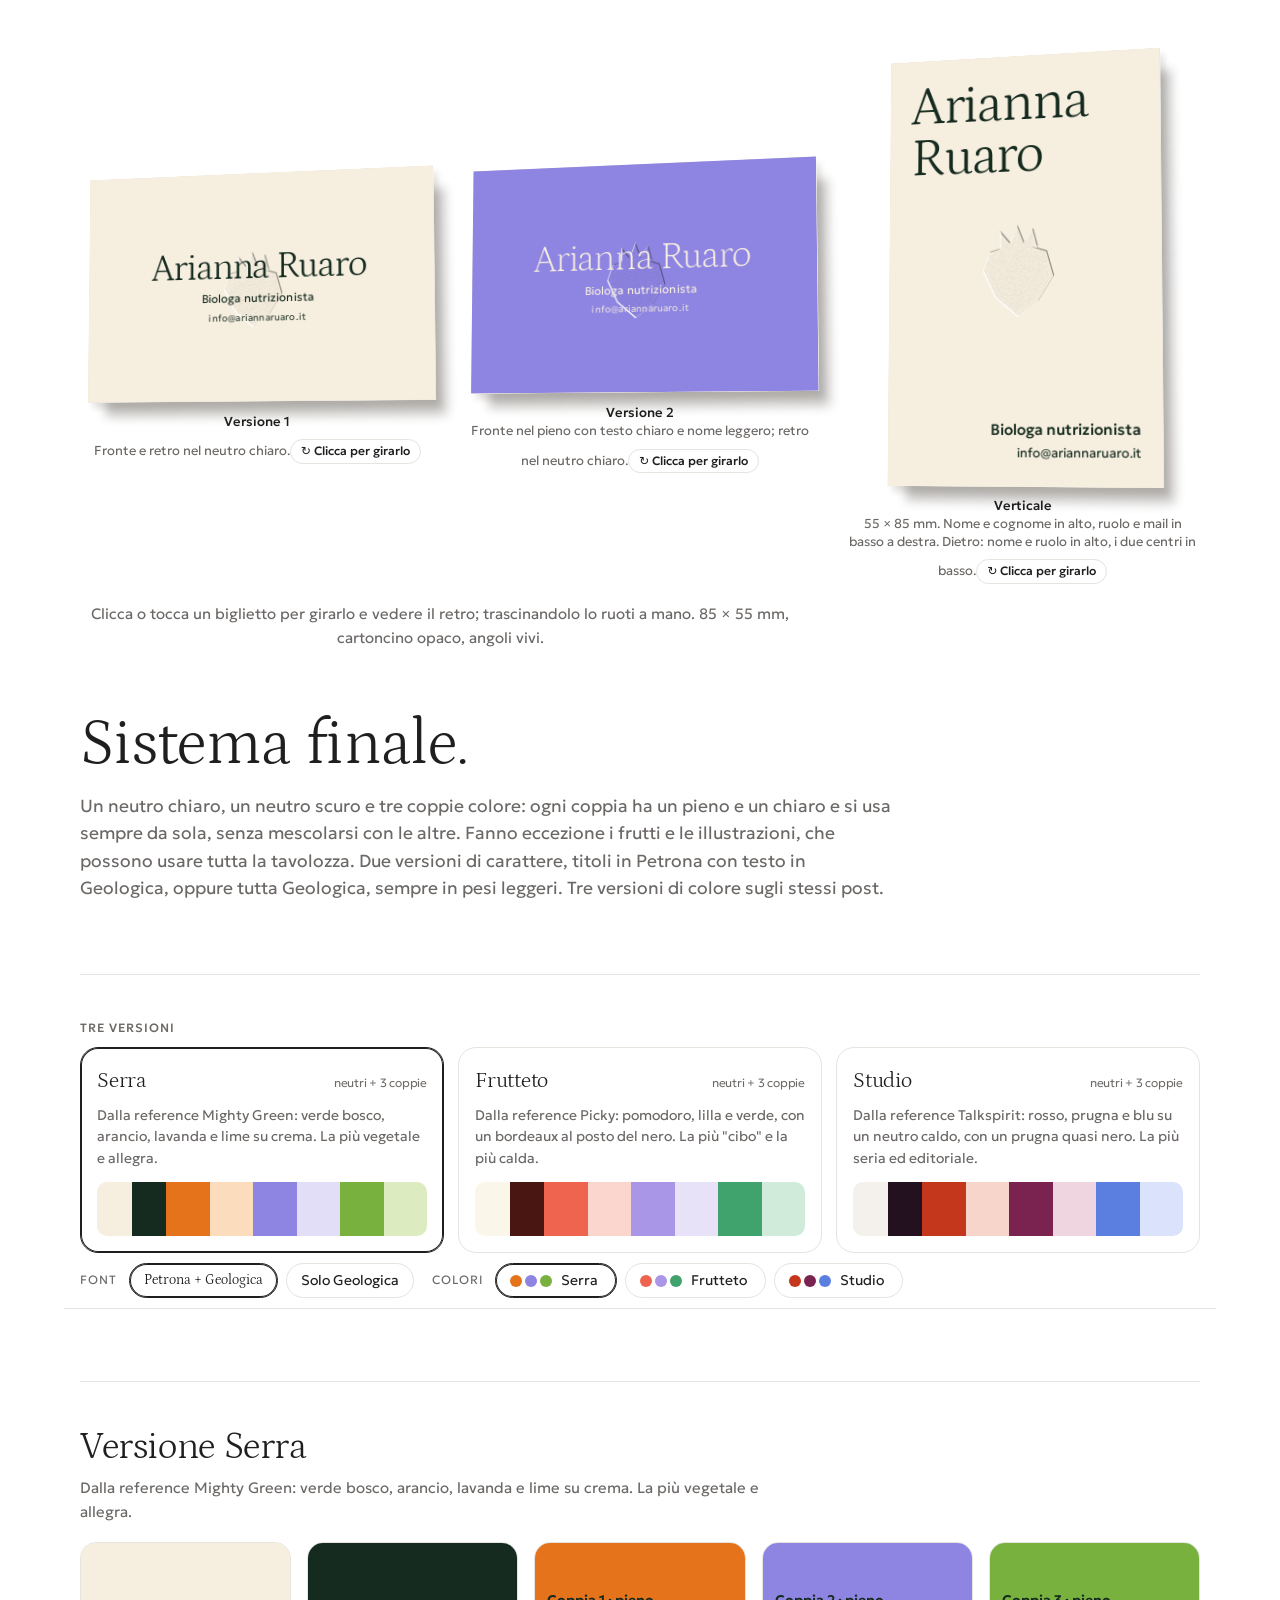
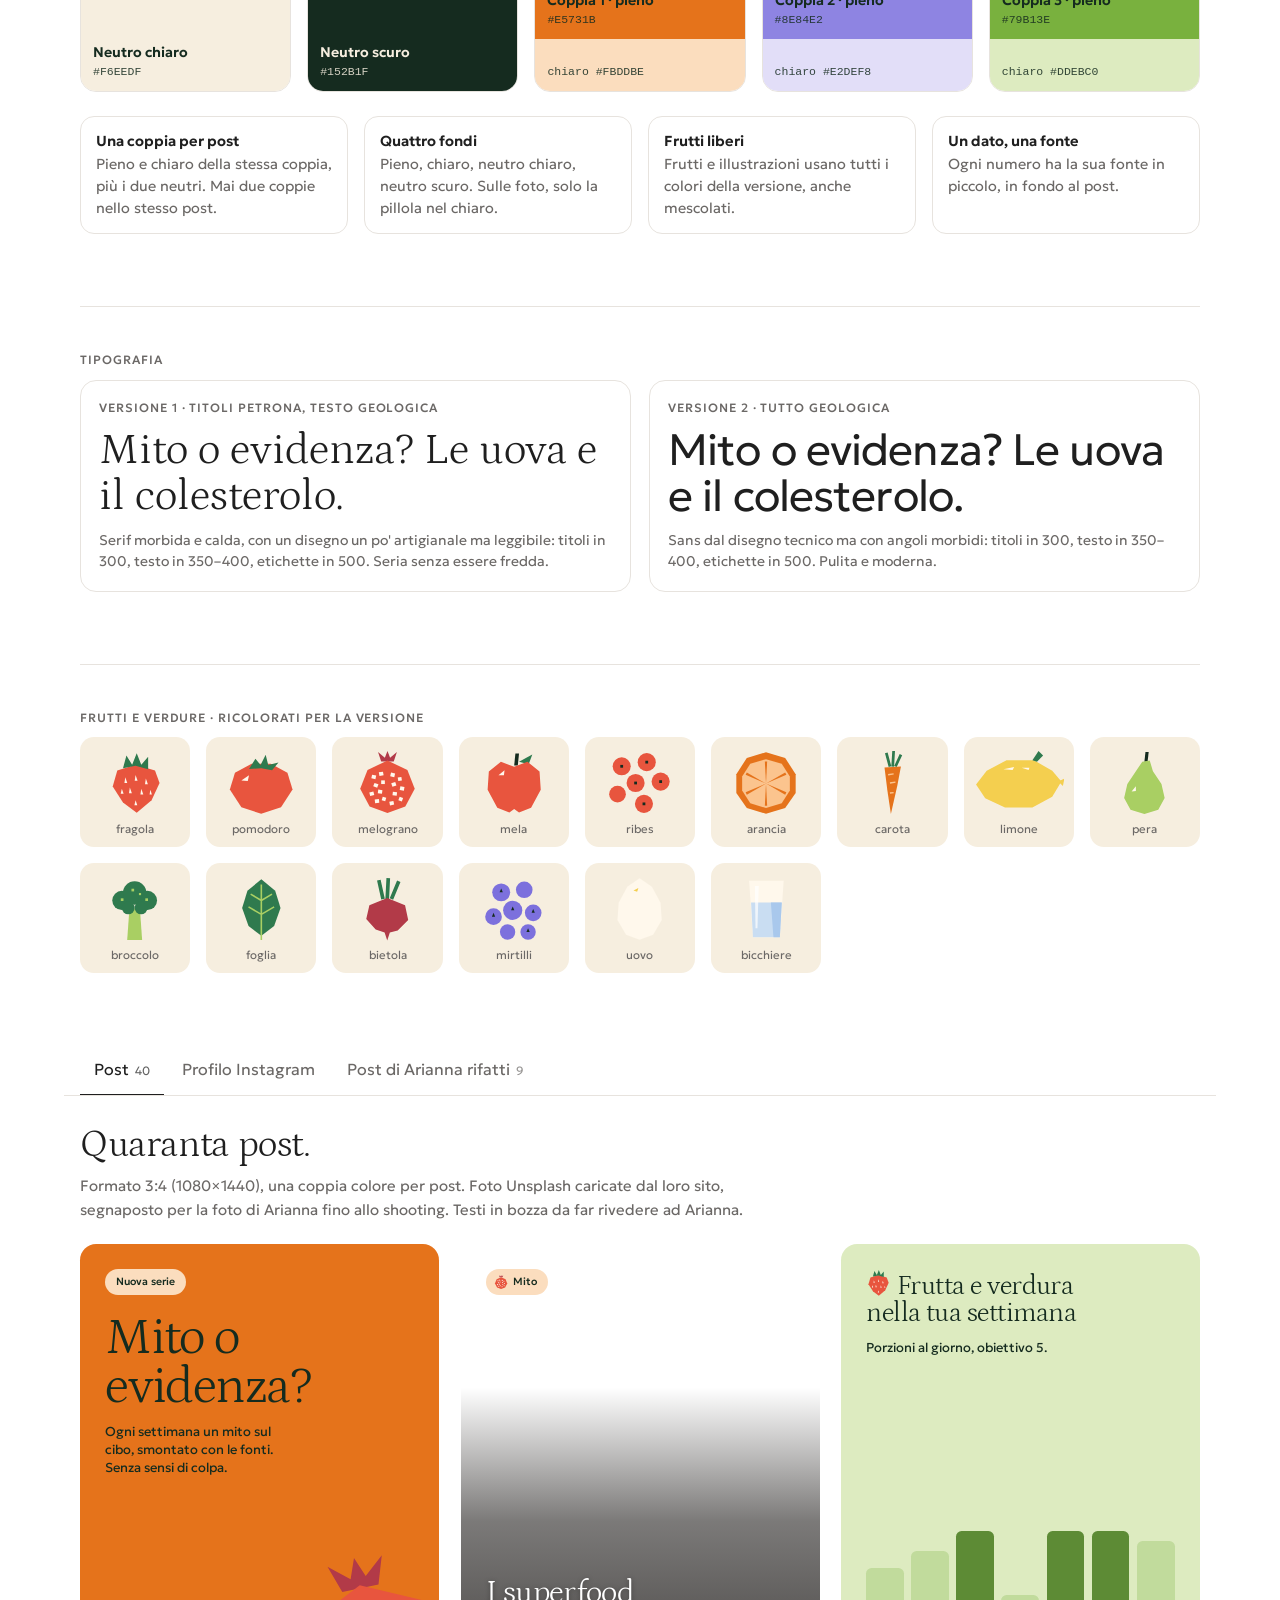
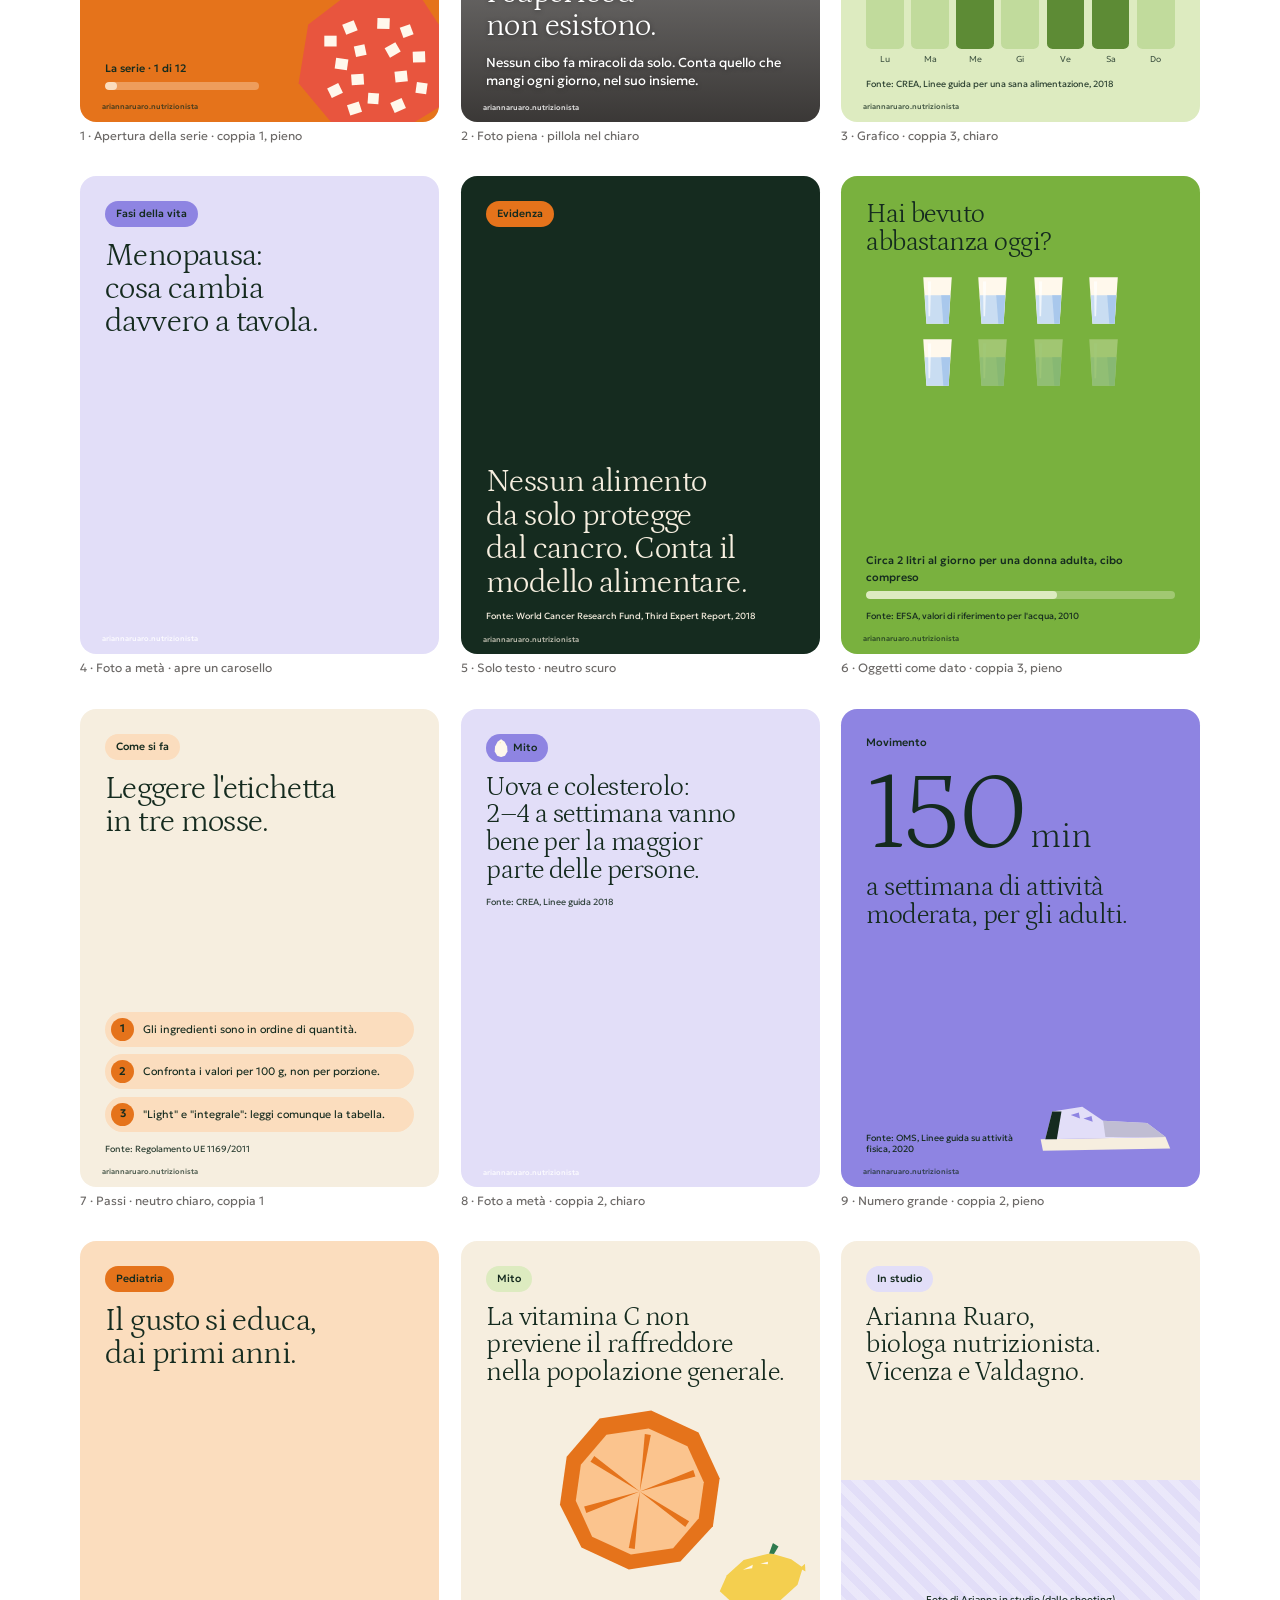
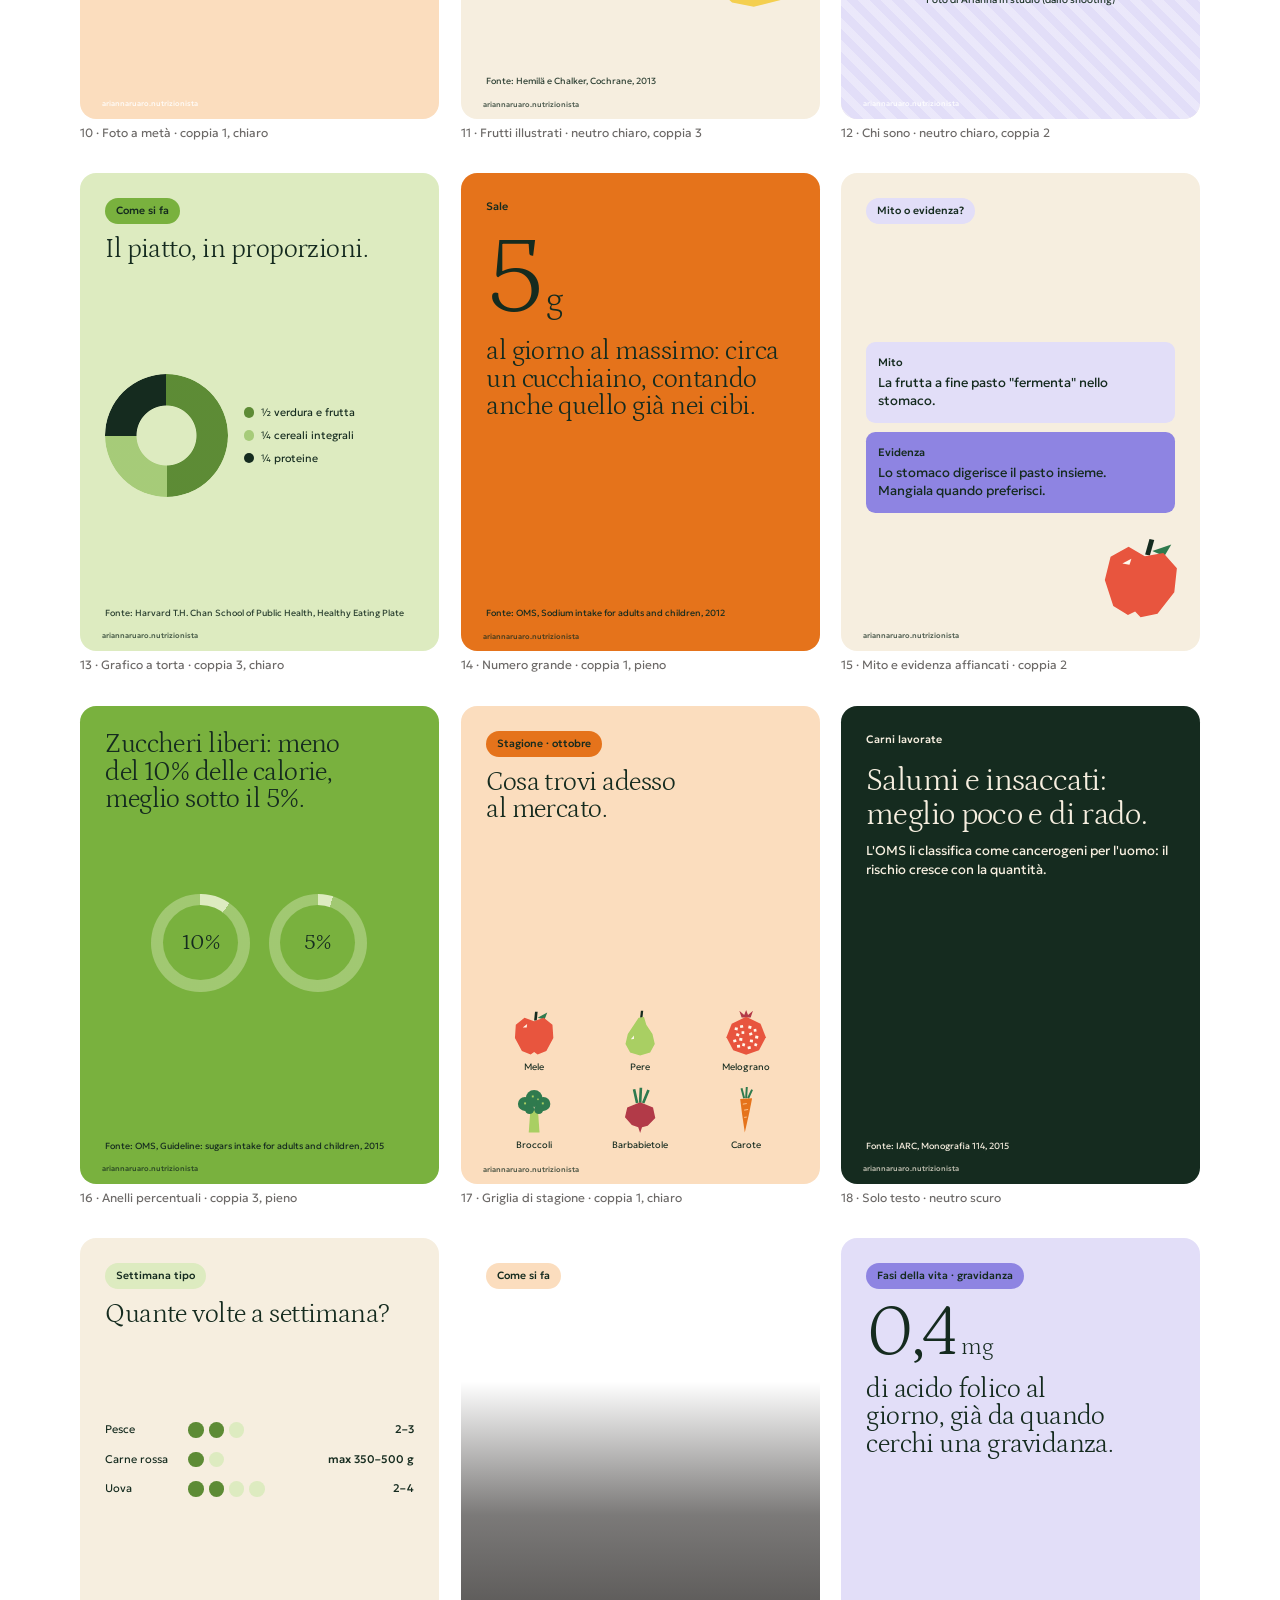
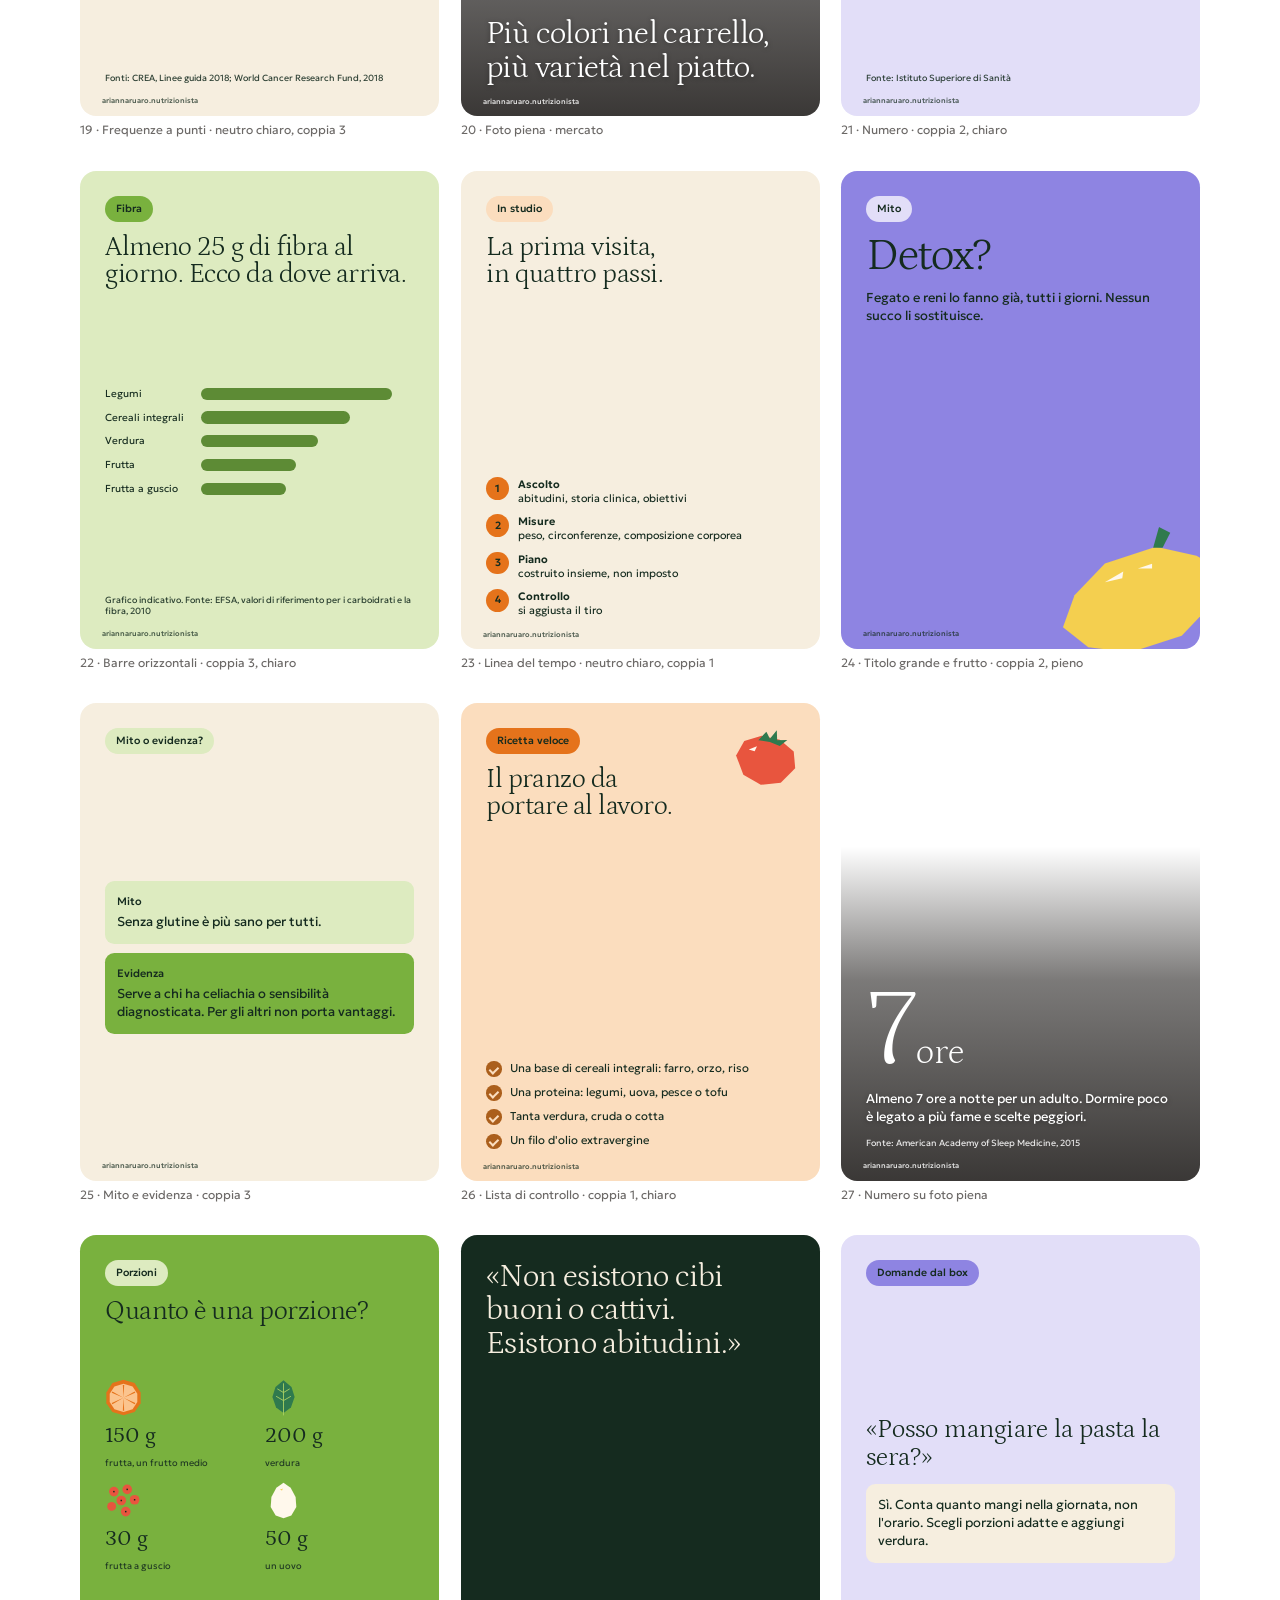
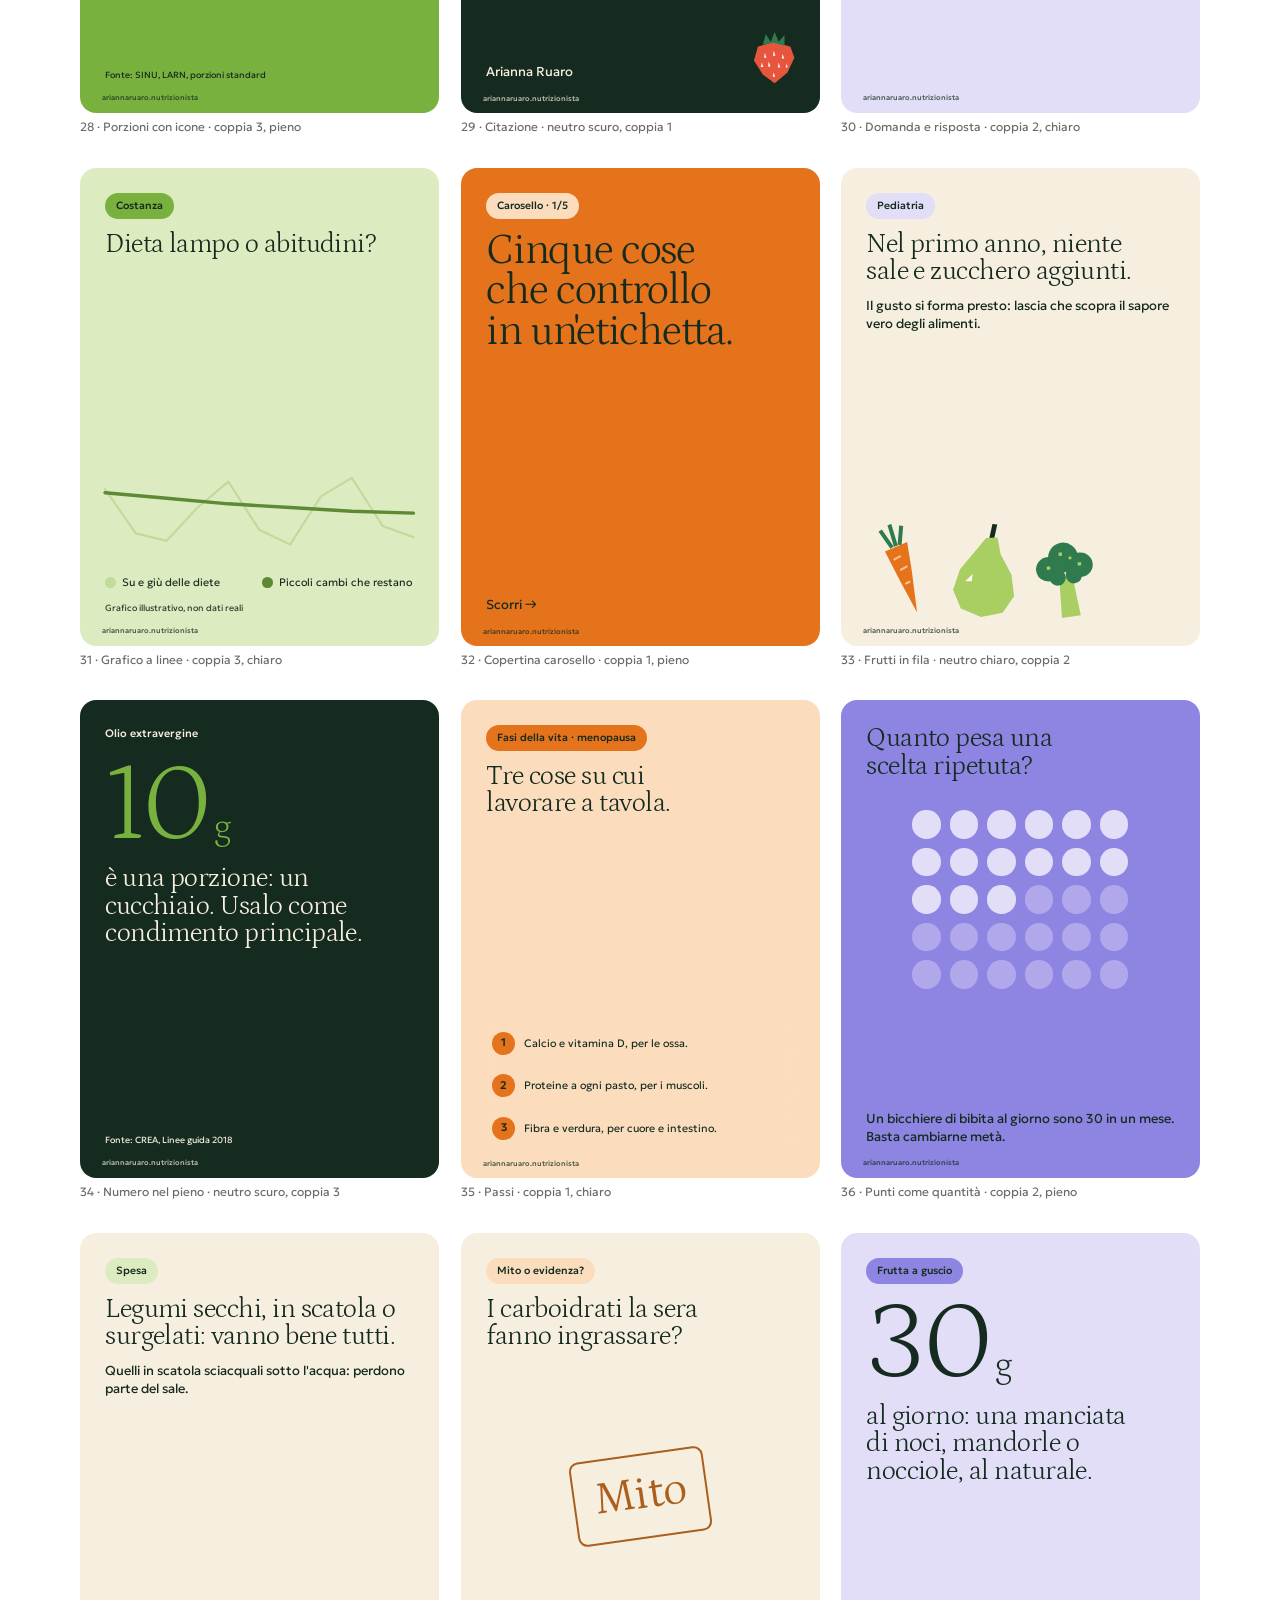
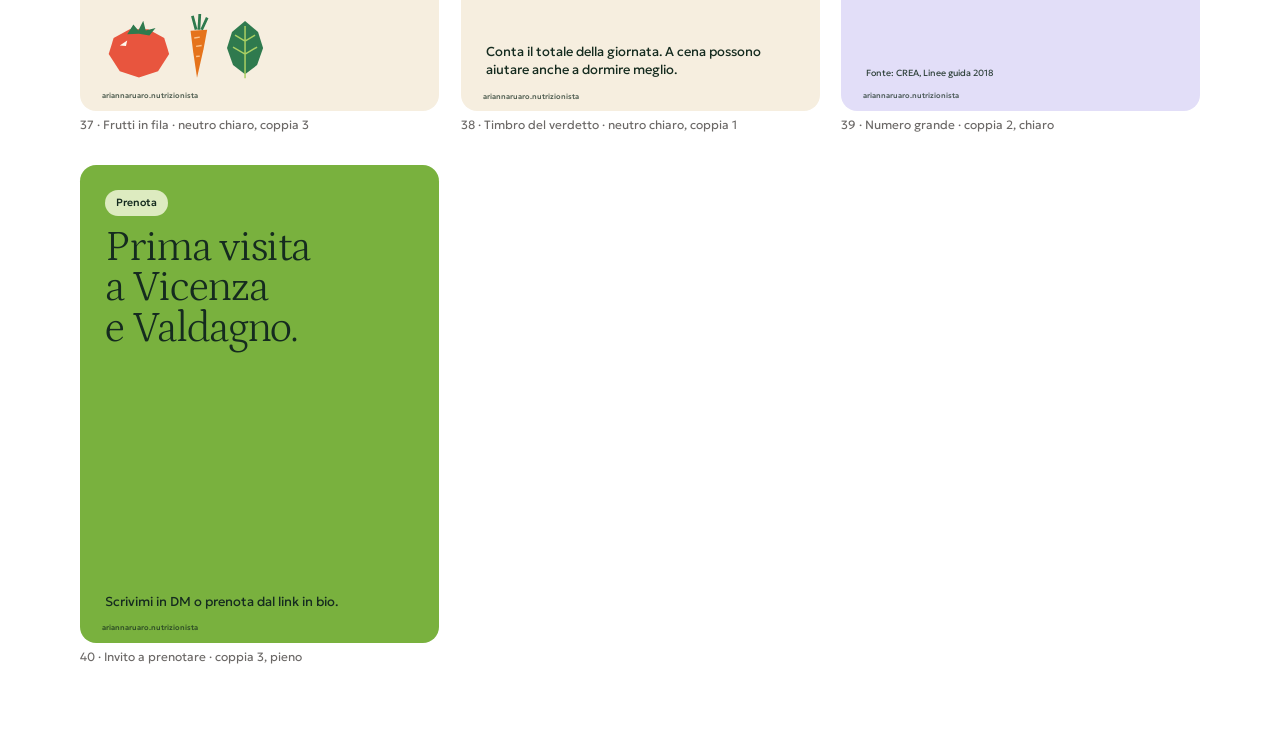
==== commit 4bed5263: "Indicazione per girare il biglietto Co-Authored-By: Claude Opus 5.5 <noreply@anthropic.com>" ====
--- a/index.html
+++ b/index.html
@@ -106,6 +106,7 @@
 .perf::before{top:-1.6cqw}.perf::after{bottom:-1.6cqw}
 
 .stage.vert{width:280px}
+.cards figcaption .flip{display:inline-block;margin-top:8px;font-size:12px;font-weight:500;color:var(--fg);border:1px solid var(--line);border-radius:999px;padding:3px 10px}
 .stamp{position:absolute!important;left:50%;top:50%;height:27.8cqw;width:auto;transform:translate(-50%,-50%);z-index:1!important;overflow:visible}
 .stamp.v{height:36.53cqw}
 .stamp.R{transform:translate(-50%,-50%) scaleX(-1)}
@@ -412,7 +413,7 @@
 
 <section id="biz" style="border-top:0;margin-top:28px;padding-top:0">
 <div class="cards" id="cards"></div>
-<p class="note" style="text-align:center;margin-top:18px">85 × 55 mm, cartoncino opaco, angoli vivi. Trascina o tocca per girarlo.</p>
+<p class="note" style="text-align:center;margin-top:18px">Clicca o tocca un biglietto per girarlo e vedere il retro; trascinandolo lo ruoti a mano. 85 × 55 mm, cartoncino opaco, angoli vivi.</p>
 </section>
 <h1>Sistema finale.</h1>
 <p class="lead">Un neutro chiaro, un neutro scuro e tre coppie colore: ogni coppia ha un pieno e un chiaro e si usa sempre da sola, senza mescolarsi con le altre. Fanno eccezione i frutti e le illustrazioni, che possono usare tutta la tavolozza. Due versioni di carattere, titoli in Petrona con testo in Geologica, oppure tutta Geologica, sempre in pesi leggeri. Tre versioni di colore sugli stessi post.</p>
@@ -951,7 +952,7 @@
  st.addEventListener('pointerup',up);st.addEventListener('pointercancel',up);st.tabIndex=0;
  st.addEventListener('keydown',e=>{if(e.key==='Enter'||e.key===' '){e.preventDefault();ry+=180;set()}})}
 function drawCards(){[['cards',CARDS.filter(c=>!c.x)],['xcards',CARDS.filter(c=>c.x)]].forEach(([id,list])=>{const box=document.getElementById(id);if(!box)return;
- if(!box.children.length){box.innerHTML=list.map(c=>'<figure><div class="stage'+(c.v?' vert':'')+'" aria-label="'+c.n+', trascina per girarlo"><div class="bc"></div></div><figcaption><b>'+c.n+'</b>'+c.d+'</figcaption></figure>').join('');box.querySelectorAll('.stage').forEach(st=>drag(st,st.firstElementChild))}
+ if(!box.children.length){box.innerHTML=list.map(c=>'<figure><div class="stage'+(c.v?' vert':'')+'" aria-label="'+c.n+', trascina per girarlo"><div class="bc"></div></div><figcaption><b>'+c.n+'</b>'+c.d+'<span class="flip">↻ Clicca per girarlo</span></figcaption></figure>').join('');box.querySelectorAll('.stage').forEach(st=>drag(st,st.firstElementChild))}
  box.querySelectorAll('.bc').forEach((bc,i)=>{const ed=list[i].edge;bc.innerHTML='<div class="shadow"></div>'+(ed?[-1.1,-0.8,-0.5,-0.2,0.1,0.4,0.7,1]:[-0.9,-0.3,0.3,0.9]).map(z=>'<div class="edge" style="--z:'+z+'px;'+(ed?'background:'+ed:'')+'"></div>').join('')+list[i].f()+list[i].b();bc.querySelectorAll('svg[data-f]').forEach(fill)})});fitName()}
 document.fonts.ready.then(fitName);addEventListener('load',()=>{fitName();setTimeout(fitName,400)});addEventListener('resize',fitName);new MutationObserver(fitName).observe(document.documentElement,{attributes:true,attributeFilter:['data-font']});
 drawCards();
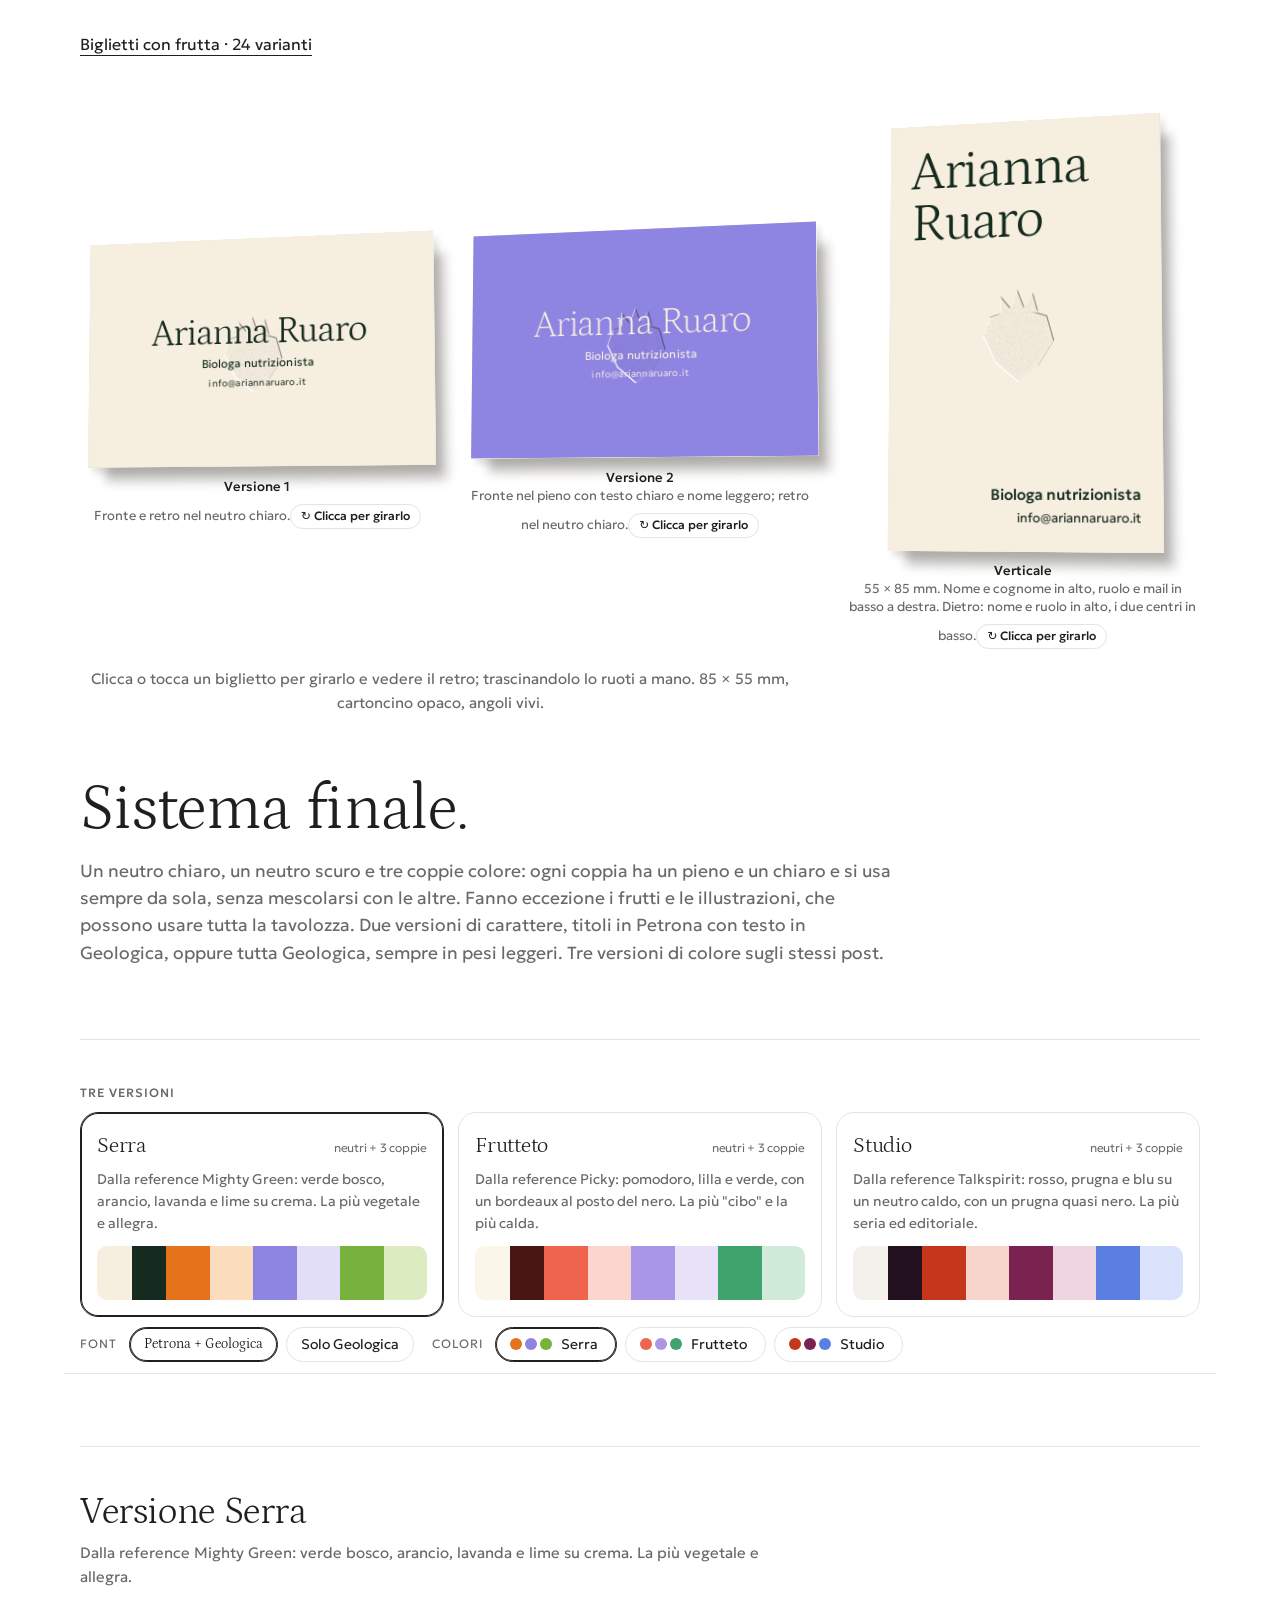
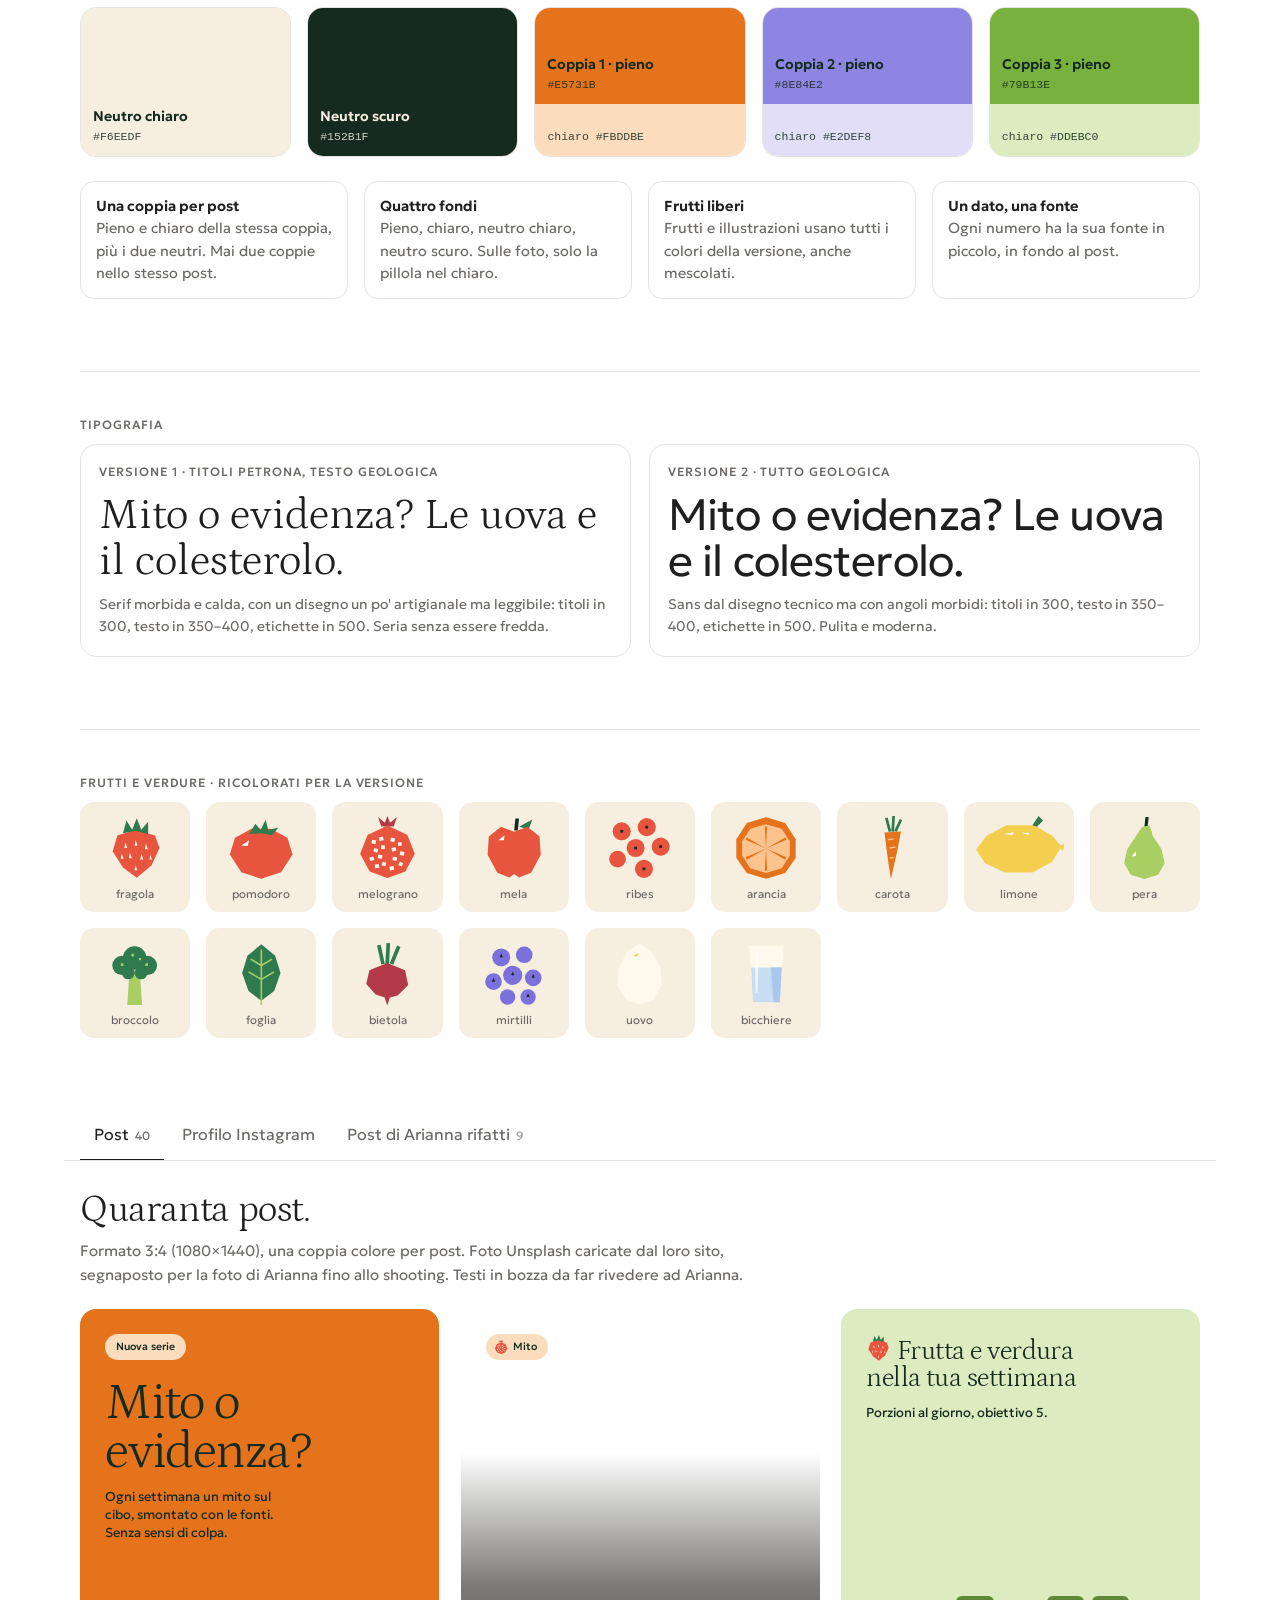
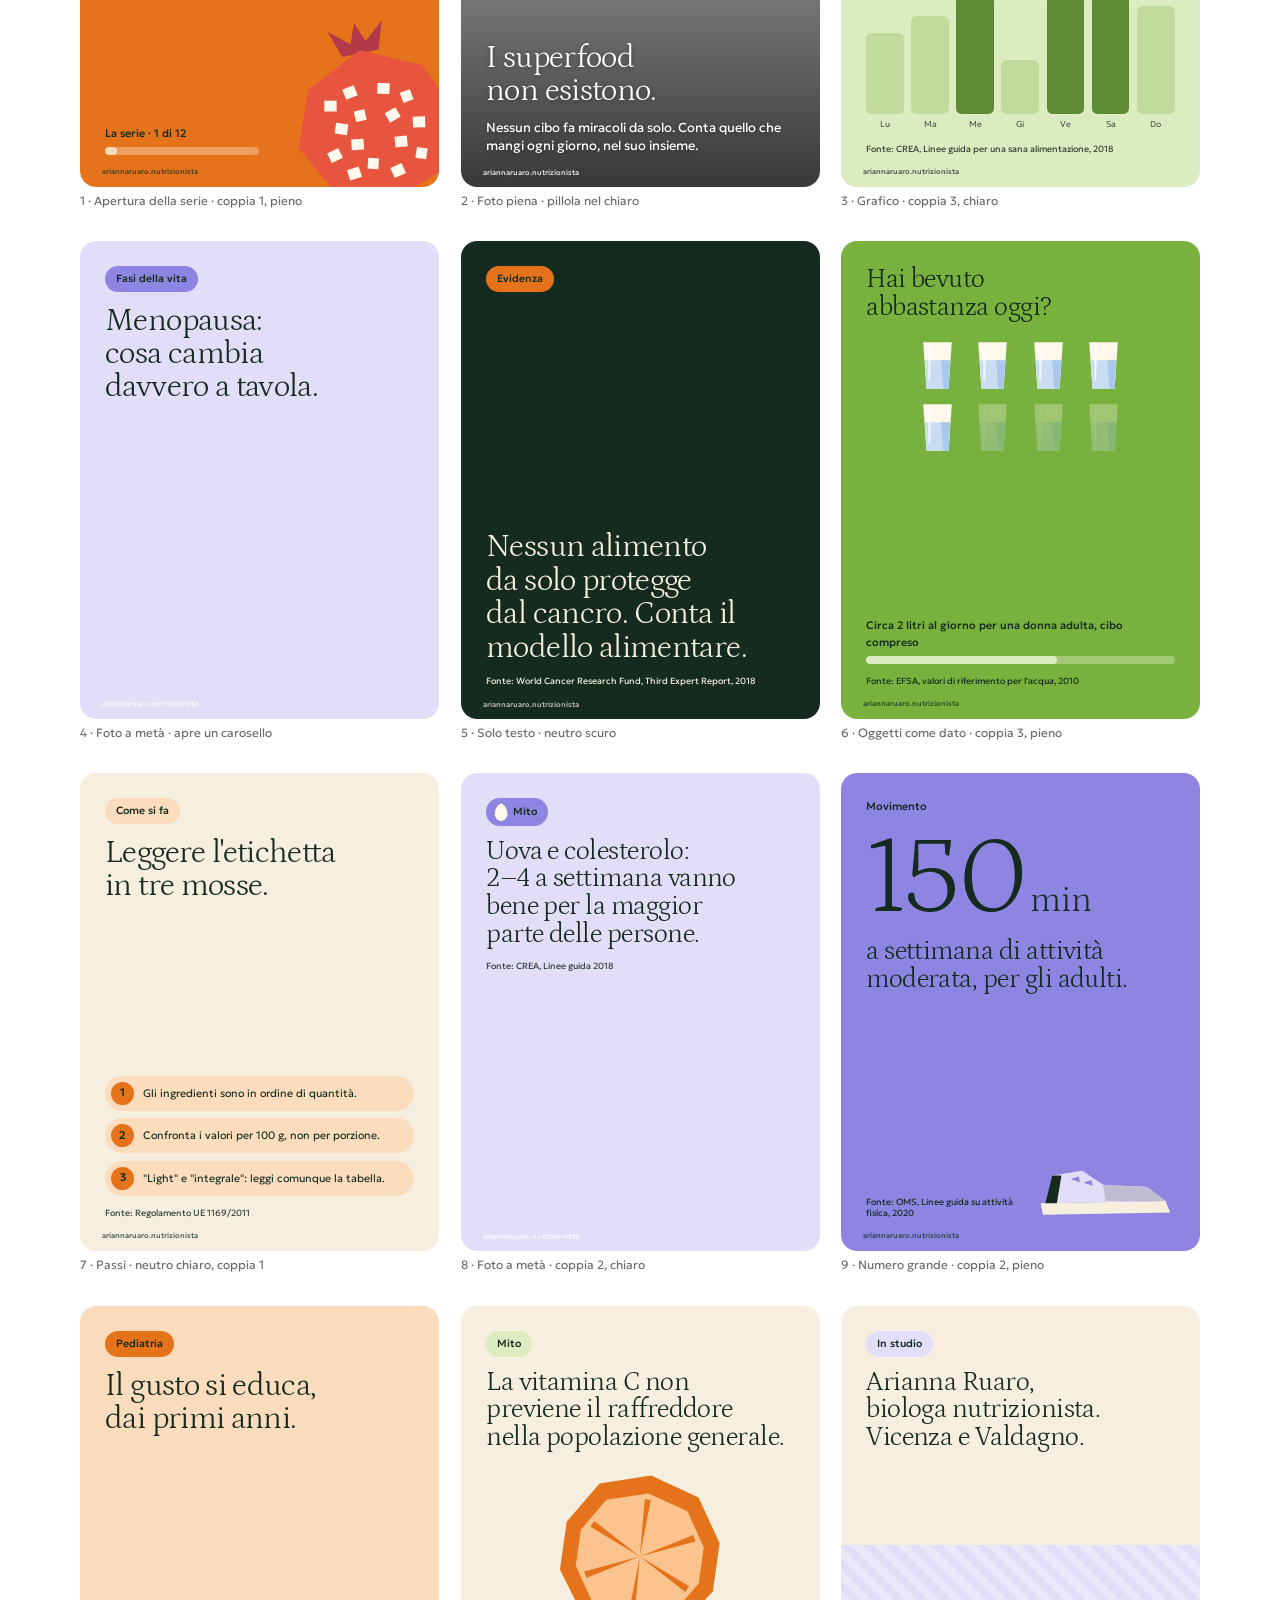
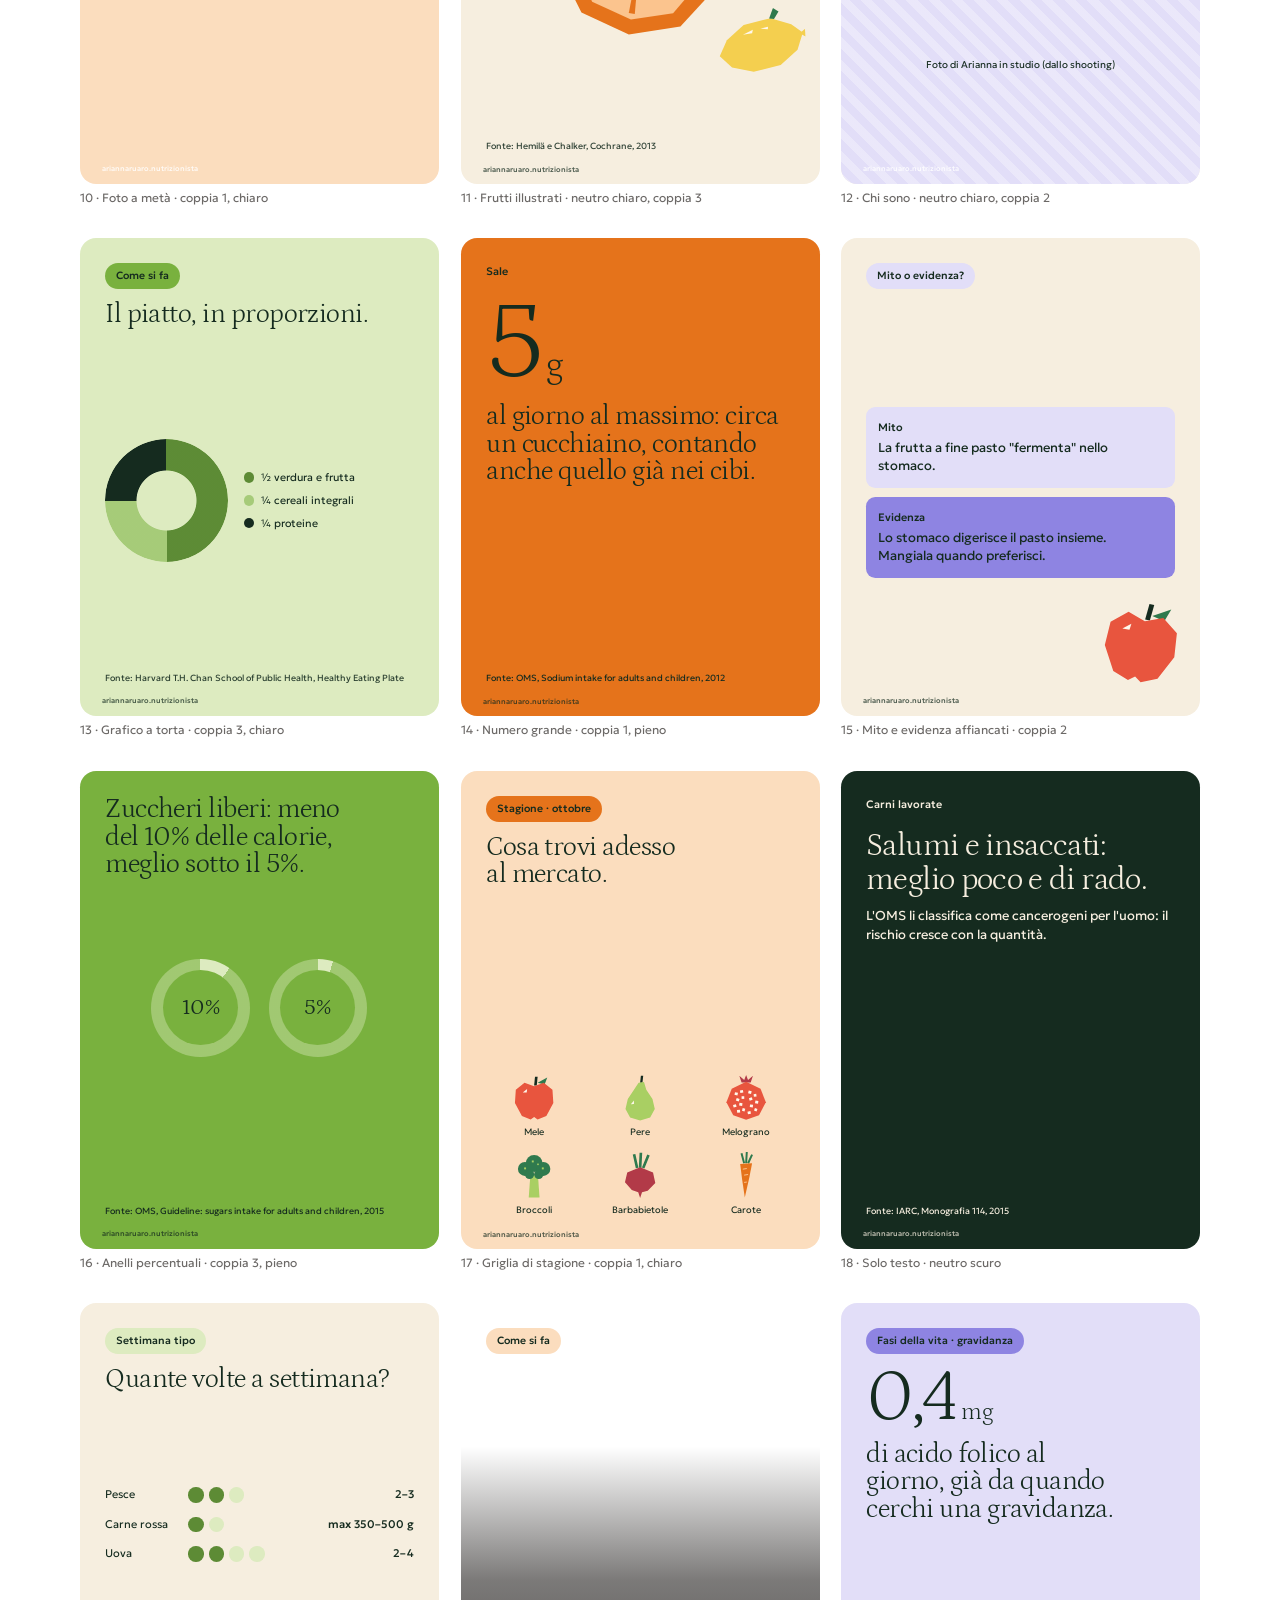
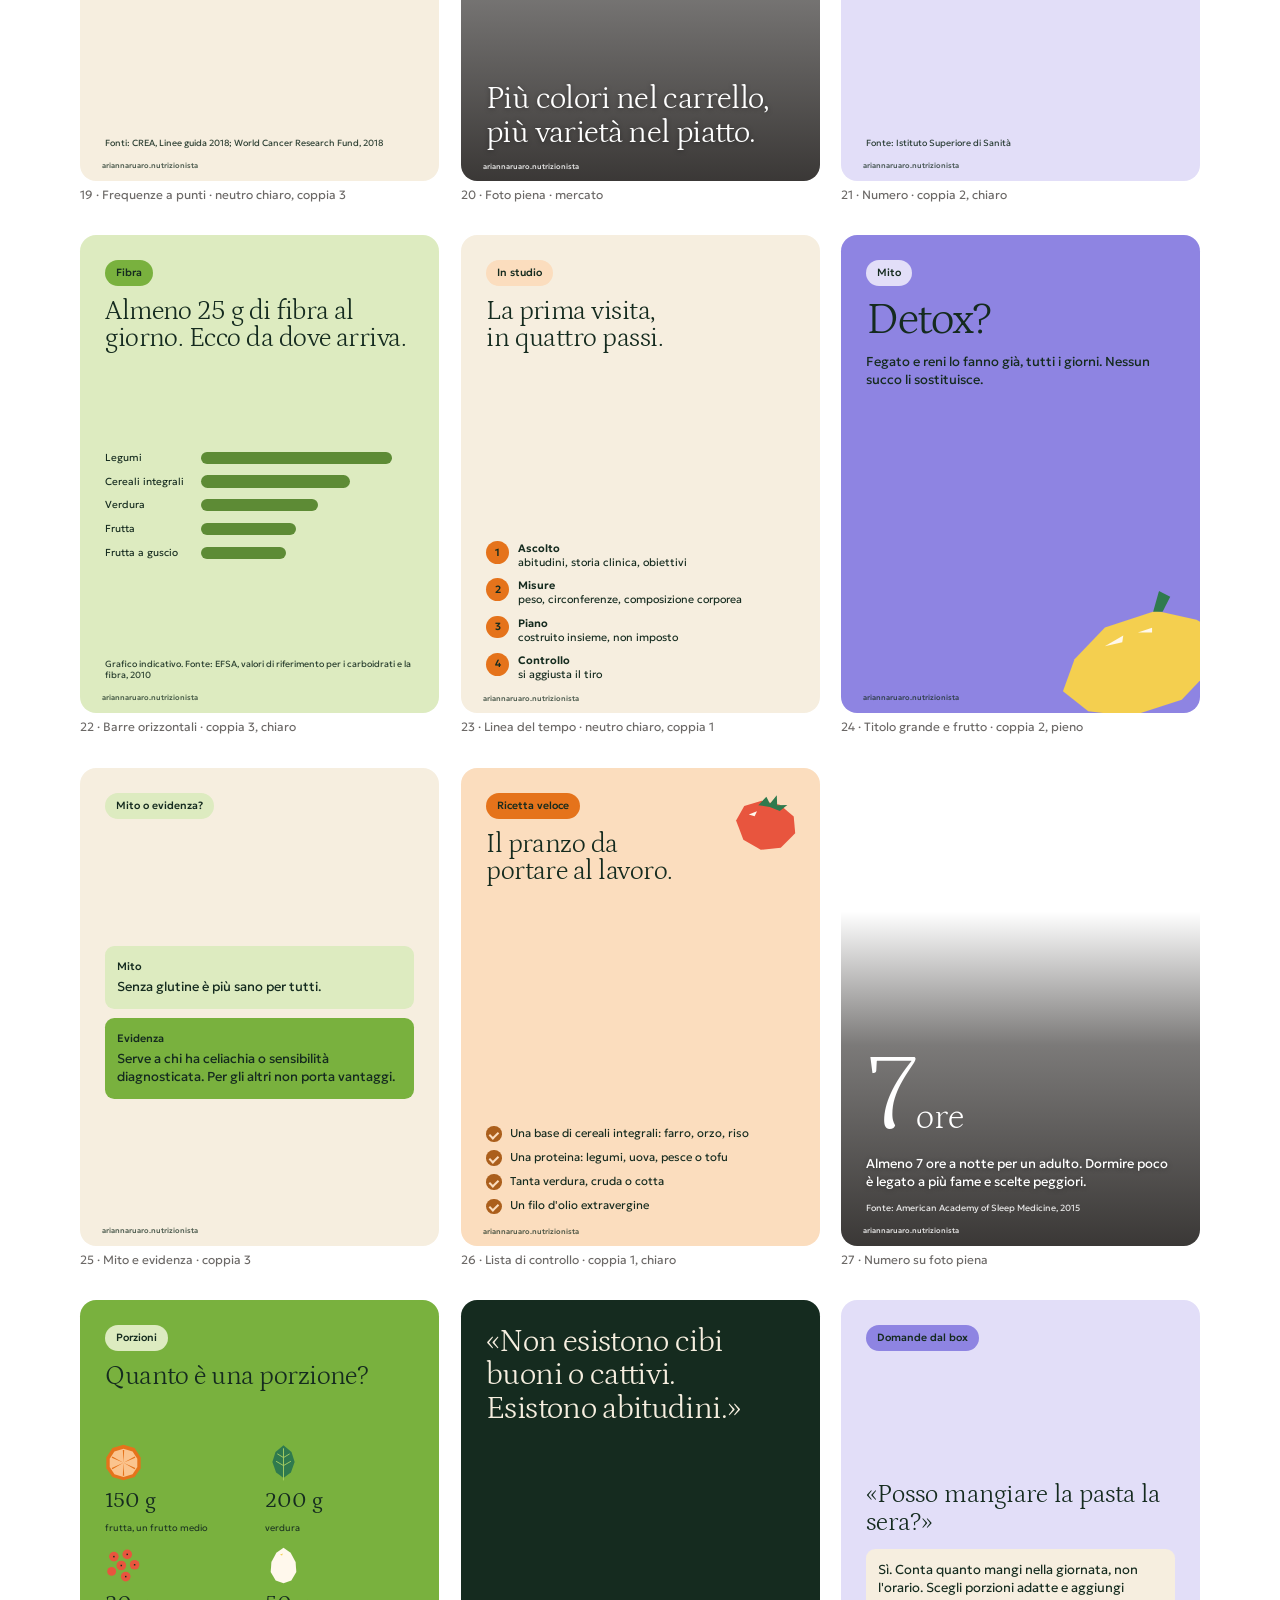
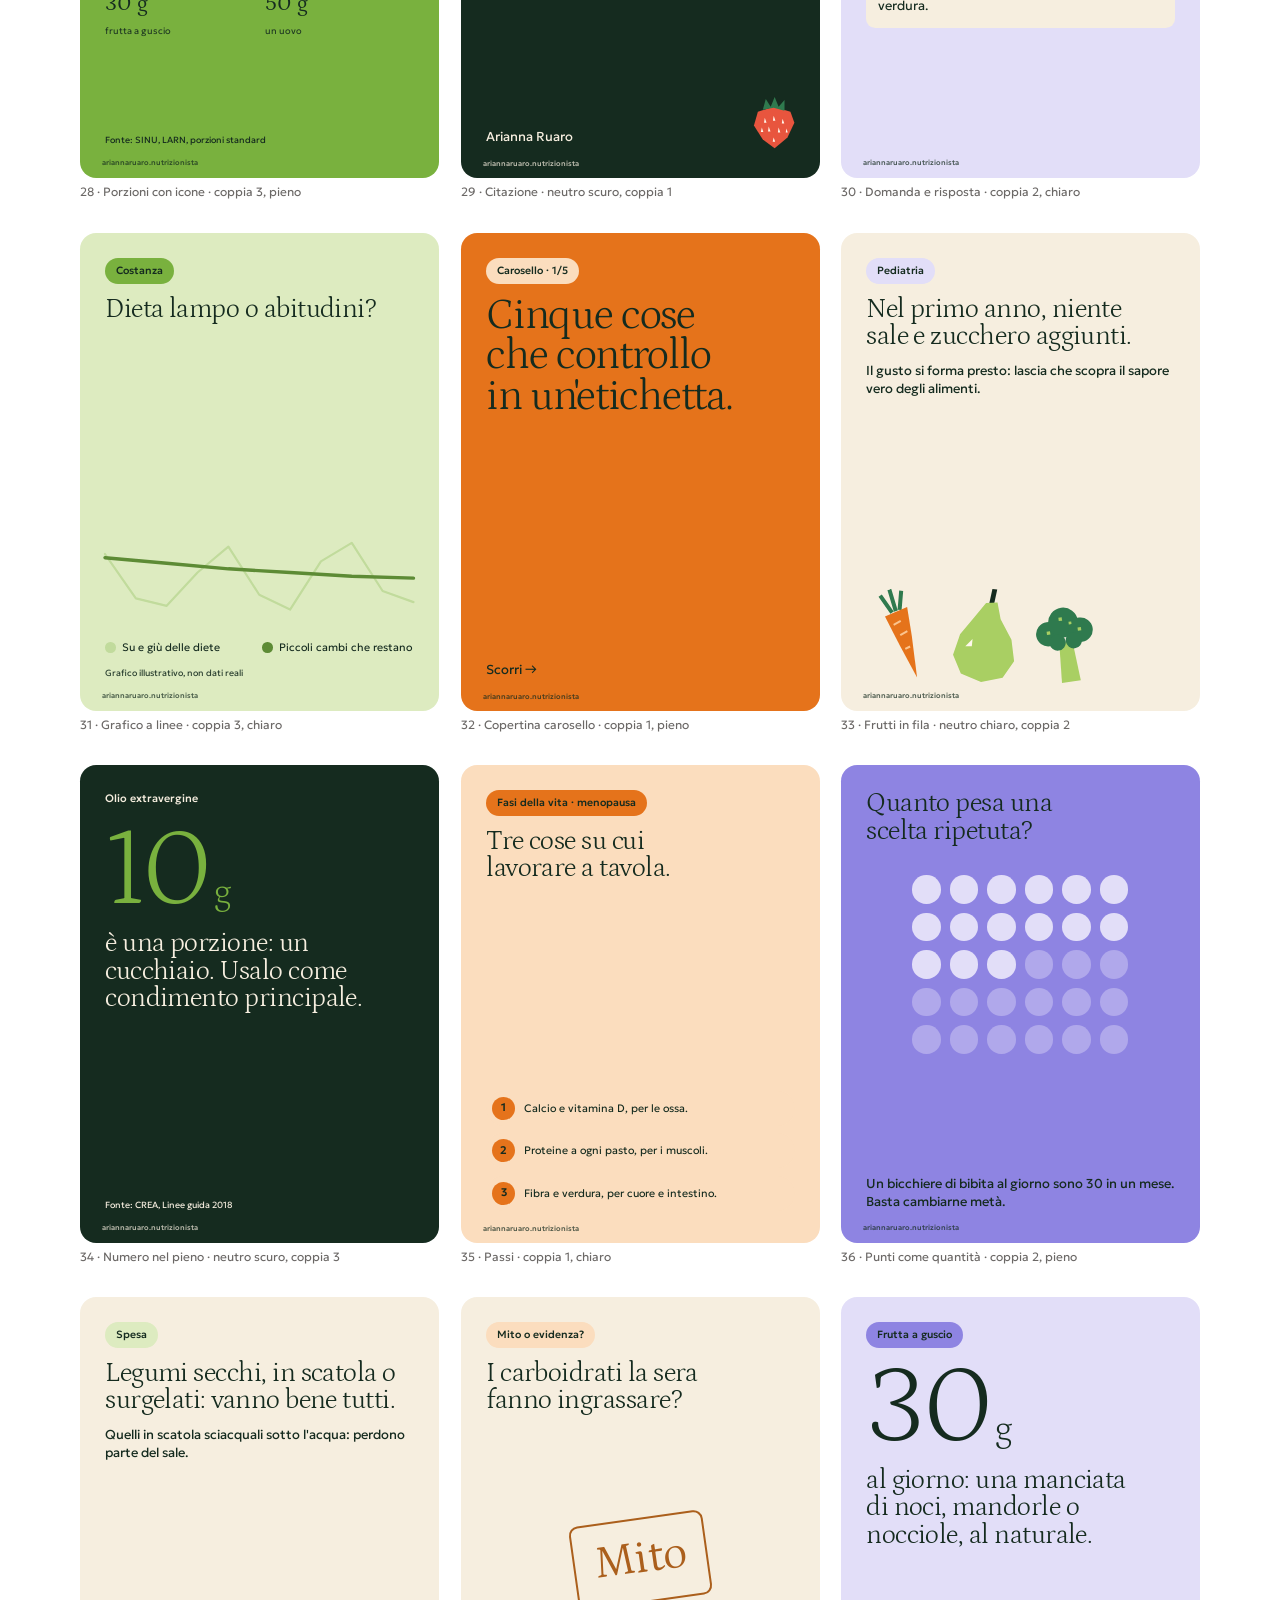
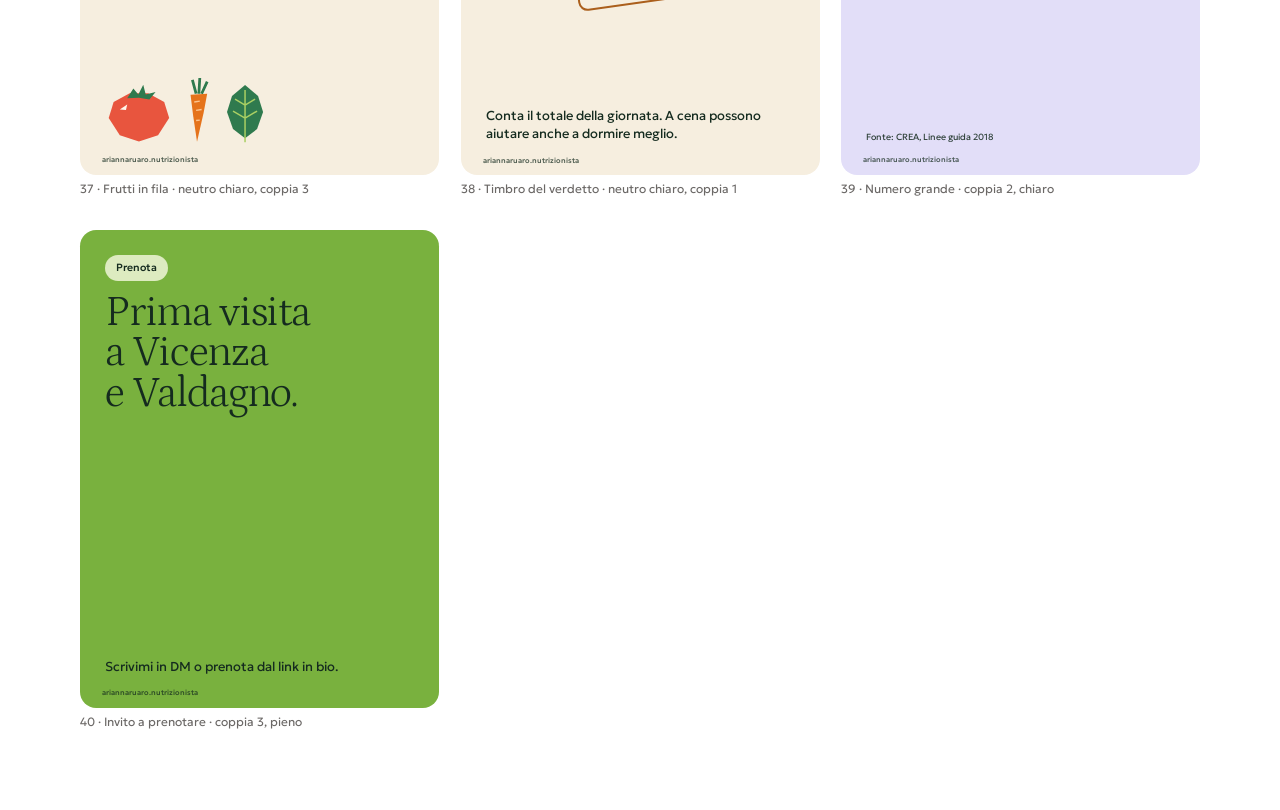
==== commit c48bc0d6: "Aggiunge le 24 varianti dei biglietti con frutta Collega la nuova pagina al sistema visivo e include" ====
--- a/index.html
+++ b/index.html
@@ -340,6 +340,7 @@
 .dots7 i:nth-child(n+16){background:var(--acc2)}
 .verdict{margin:auto 0;align-self:center}
 .verdict span{display:inline-block;font-family:var(--serif);font-size:15cqw;color:var(--acc);border:.8cqw solid var(--acc);border-radius:3cqw;padding:1cqw 6cqw 2cqw;transform:rotate(-8deg)}
+.project-nav{padding:24px 0 0}.project-nav a{display:inline-block;color:var(--fg);font:inherit;text-underline-offset:5px;padding:8px 0}.project-nav a:focus-visible{outline:2px solid currentColor;outline-offset:5px}
 </style>
 </head>
 <body>
@@ -410,6 +411,7 @@
 </defs></svg>
 
 <div class="wrap">
+<nav class="project-nav" aria-label="Pagine del progetto"><a href="biglietti/">Biglietti con frutta · 24 varianti</a></nav>
 
 <section id="biz" style="border-top:0;margin-top:28px;padding-top:0">
 <div class="cards" id="cards"></div>
